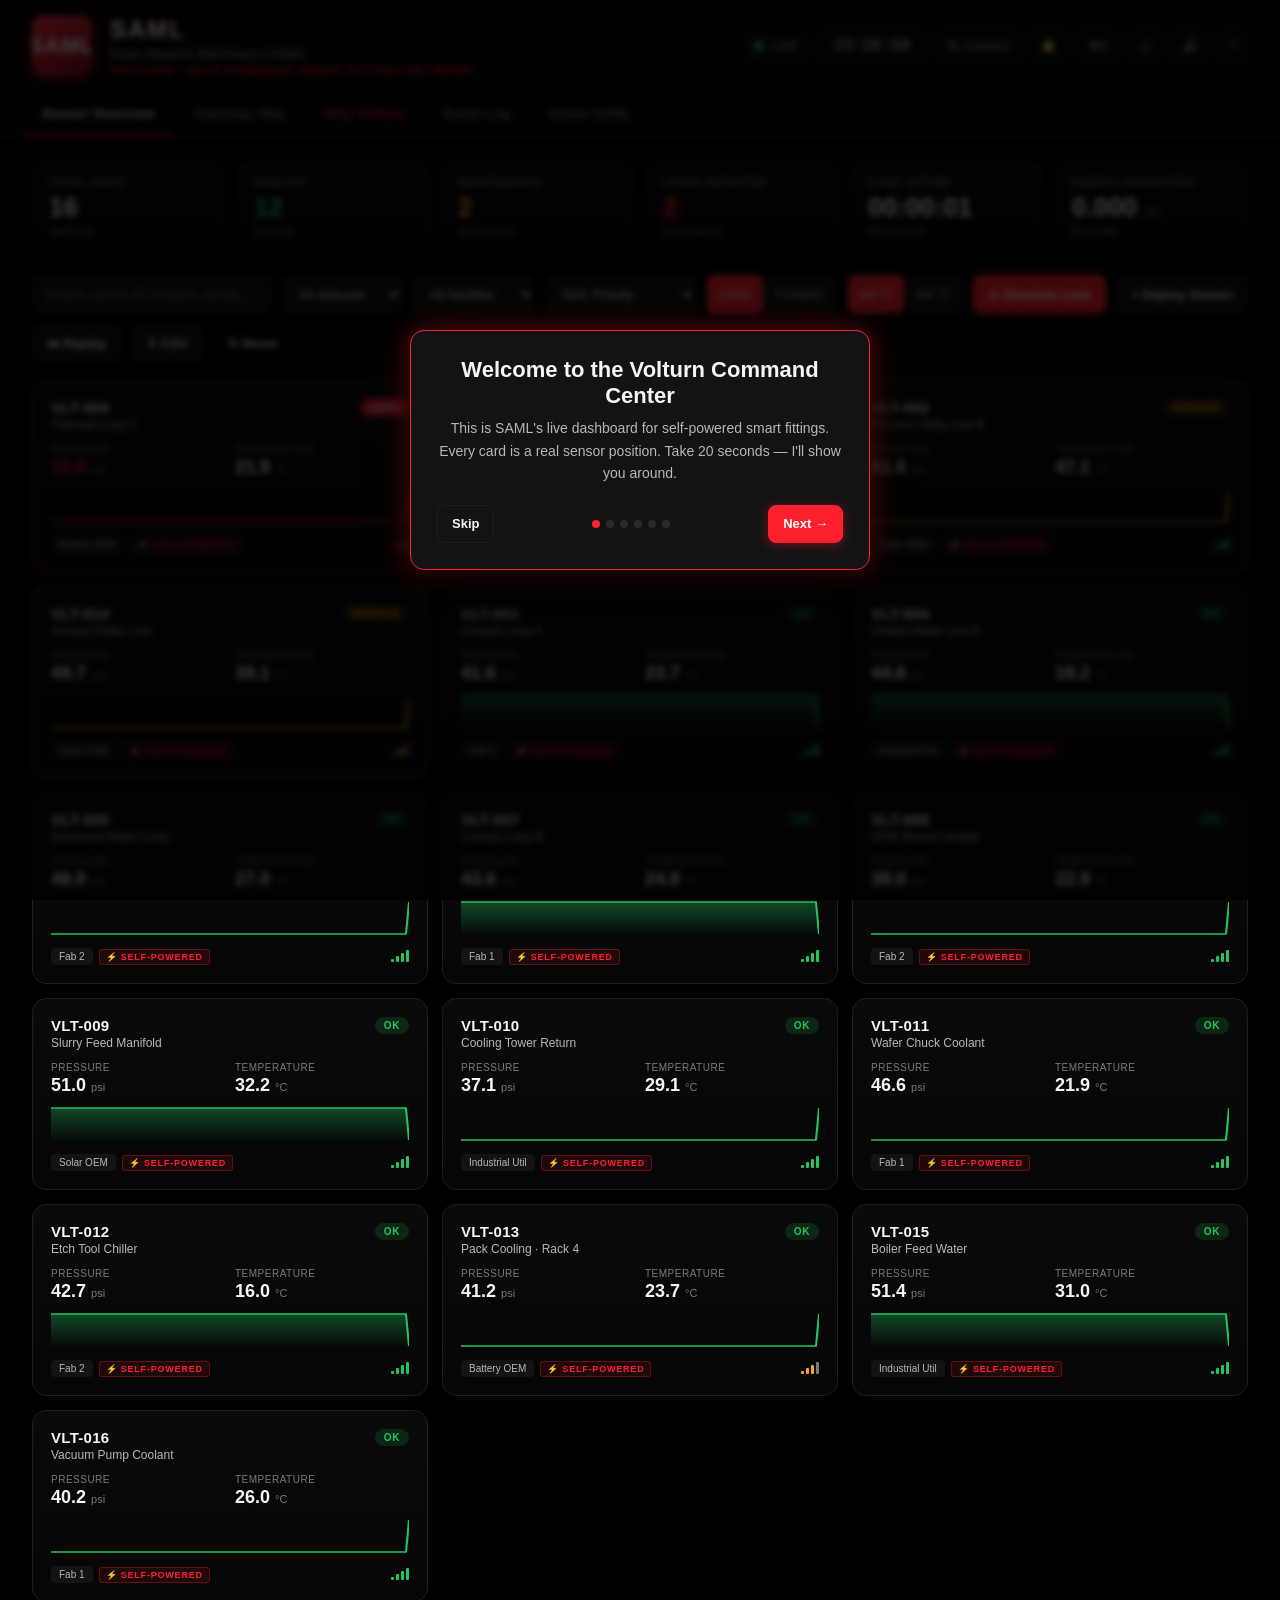
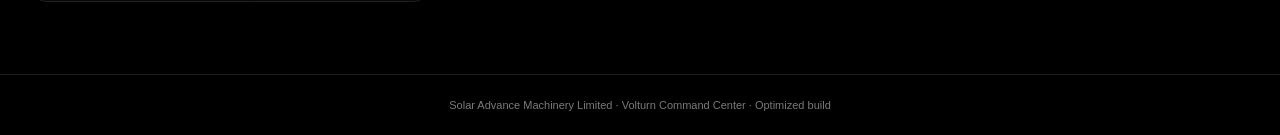
==== index.html @ 7bd1b5b6 "Replace Auto-Demo with Deploy Sensor wizard Auto-Demo scripted six canned events. Deploy Sensor is c" ====
<!DOCTYPE html>
<html lang="en">
<head>
<meta charset="UTF-8" />
<meta name="viewport" content="width=device-width, initial-scale=1.0, viewport-fit=cover" />
<meta name="theme-color" content="#000000" />
<meta name="apple-mobile-web-app-capable" content="yes" />
<meta name="apple-mobile-web-app-status-bar-style" content="black-translucent" />
<meta name="apple-mobile-web-app-title" content="Volturn" />
<title>SAML — Volturn Command Center</title>
<link rel="manifest" href='data:application/manifest+json;charset=utf-8,{"name":"SAML Volturn Command Center","short_name":"Volturn","start_url":".","display":"standalone","background_color":"%23000000","theme_color":"%23ff1f2d","icons":[{"src":"data:image/svg+xml;utf8,<svg xmlns=%22http://www.w3.org/2000/svg%22 viewBox=%220 0 192 192%22><rect width=%22192%22 height=%22192%22 rx=%2232%22 fill=%22%23ff1f2d%22/><text x=%2296%22 y=%22120%22 font-family=%22Arial,sans-serif%22 font-weight=%22900%22 font-size=%2260%22 fill=%22white%22 text-anchor=%22middle%22>SAML</text></svg>","sizes":"192x192","type":"image/svg+xml"}]}' />
<style>
  :root {
    --bg: #000;
    --panel: #0a0a0a;
    --panel-2: #131313;
    --panel-3: #1a1a1a;
    --border: #1f1f1f;
    --border-2: #2a2a2a;
    --text: #f5f5f5;
    --text-dim: #b8b8b8;
    --muted: #7a7a7a;
    --ok: #22c55e;
    --warn: #f5a524;
    --danger: #ff1f2d;
    --danger-2: #ff4d5a;
    --danger-glow: rgba(255, 31, 45, 0.45);
    --accent: #ff1f2d;
  }
  * { box-sizing: border-box; -webkit-tap-highlight-color: transparent; }
  html, body {
    margin: 0; padding: 0;
    background: var(--bg); color: var(--text);
    font-family: -apple-system, "SF Pro Display", "Segoe UI Variable", "Segoe UI", Helvetica, Arial, sans-serif;
    min-height: 100vh;
    -webkit-font-smoothing: antialiased;
    text-rendering: optimizeLegibility;
    overflow-x: hidden;
    position: relative;
  }
  /* Ambient grid — cheap, GPU-only */
  body::before {
    content: ""; position: fixed; inset: 0;
    background-image:
      linear-gradient(rgba(255,31,45,0.03) 1px, transparent 1px),
      linear-gradient(90deg, rgba(255,31,45,0.03) 1px, transparent 1px);
    background-size: 48px 48px;
    pointer-events: none; z-index: 0;
    mask-image: radial-gradient(ellipse at 50% 0%, black 30%, transparent 80%);
    -webkit-mask-image: radial-gradient(ellipse at 50% 0%, black 30%, transparent 80%);
  }
  body.kiosk .app-bar { display: none; }
  body.kiosk main { padding-top: 12px; }

  button { font-family: inherit; }
  input, select, button {
    font-family: inherit; background: var(--panel-2); color: var(--text);
    border: 1px solid var(--border); border-radius: 8px; padding: 8px 12px; font-size: 13px;
    min-height: 38px;
  }
  input:focus, select:focus, button:focus-visible { outline: none; border-color: var(--danger); box-shadow: 0 0 0 2px rgba(255,31,45,0.2); }

  /* ===== SAML HERO ===== */
  .app-bar {
    background: linear-gradient(180deg, #0f0000 0%, #050505 100%);
    border-bottom: 1px solid var(--border);
    position: sticky; top: 0; z-index: 30;
    contain: layout style;
    backdrop-filter: blur(10px);
  }
  .brand-strip {
    display: flex; align-items: center; justify-content: space-between;
    padding: 16px 32px; gap: 20px; flex-wrap: wrap;
  }
  .brand-hero { display: flex; align-items: center; gap: 18px; }
  .brand-logo {
    width: 60px; height: 60px; border-radius: 12px;
    background: linear-gradient(135deg, #ff1f2d 0%, #7a0e15 100%);
    display: flex; align-items: center; justify-content: center;
    font-weight: 900; font-size: 22px; color: #fff; letter-spacing: 1px;
    box-shadow: 0 4px 16px rgba(255,31,45,0.35), inset 0 1px 0 rgba(255,255,255,0.15);
    position: relative; overflow: hidden;
  }
  .brand-logo::before {
    content: ""; position: absolute; inset: 0;
    background: linear-gradient(180deg, rgba(255,255,255,0.1), transparent 40%);
  }
  .brand-name-hero {
    font-size: 24px; font-weight: 800; letter-spacing: 2px;
    background: linear-gradient(90deg, #fff 0%, #ff8a8a 100%);
    -webkit-background-clip: text; background-clip: text;
    -webkit-text-fill-color: transparent;
  }
  .brand-full { color: var(--text-dim); font-size: 12px; margin-top: 3px; letter-spacing: 0.5px; }
  .brand-product { color: var(--danger); font-size: 11px; font-weight: 700; letter-spacing: 1.5px; text-transform: uppercase; margin-top: 3px; }

  .app-status { display: flex; align-items: center; gap: 10px; font-size: 12px; flex-wrap: wrap; }
  .clock {
    font-family: "SF Mono", "JetBrains Mono", Menlo, monospace;
    font-size: 16px; color: var(--text); font-weight: 500;
    padding: 8px 14px; border: 1px solid var(--border); border-radius: 8px;
    background: var(--panel); font-variant-numeric: tabular-nums;
  }
  .conn-pill { display: flex; align-items: center; gap: 8px; color: var(--text-dim); padding: 6px 10px; border-radius: 6px; background: var(--panel); border: 1px solid var(--border); }
  .conn-dot {
    width: 8px; height: 8px; border-radius: 50%;
    background: var(--ok); box-shadow: 0 0 8px var(--ok);
    animation: breathe 2s ease-in-out infinite;
  }
  @keyframes breathe { 0%,100% { opacity: 0.4; } 50% { opacity: 1; } }

  .top-btn {
    background: var(--panel); color: var(--text-dim);
    border: 1px solid var(--border); padding: 6px 10px; border-radius: 6px;
    cursor: pointer; font-size: 12px; min-height: 32px;
    display: inline-flex; align-items: center; gap: 6px;
  }
  .top-btn:hover { color: var(--text); border-color: var(--border-2); }
  .top-btn.on { color: var(--danger); border-color: var(--danger); }

  /* ===== Tabs ===== */
  .tabs {
    display: flex; gap: 2px; padding: 0 24px;
    background: #050505; border-bottom: 1px solid var(--border);
    overflow-x: auto; scrollbar-width: none;
  }
  .tabs::-webkit-scrollbar { display: none; }
  .tab {
    background: transparent; color: var(--muted);
    border: none; padding: 12px 18px; font-size: 13px; font-weight: 600;
    cursor: pointer; letter-spacing: 0.5px; white-space: nowrap;
    border-bottom: 2px solid transparent; min-height: 44px;
    transition: color 0.15s, border-color 0.15s;
    border-radius: 0;
  }
  .tab:hover { color: var(--text-dim); }
  .tab.active { color: var(--text); border-bottom-color: var(--danger); }

  main { padding: 24px 32px 40px; max-width: 1500px; margin: 0 auto; position: relative; z-index: 1; }

  /* ===== KPI row ===== */
  .kpis {
    display: grid; grid-template-columns: repeat(6, minmax(0, 1fr));
    gap: 12px; margin-bottom: 22px;
  }
  @media (max-width: 1100px) { .kpis { grid-template-columns: repeat(3, 1fr); } }
  @media (max-width: 640px)  { .kpis { grid-template-columns: repeat(2, 1fr); } }
  .kpi {
    background: linear-gradient(180deg, var(--panel) 0%, #060606 100%);
    border: 1px solid var(--border);
    border-radius: 12px; padding: 14px 16px; contain: layout style paint;
    position: relative; overflow: hidden;
  }
  .kpi::before {
    content: ""; position: absolute; inset: 0;
    background: linear-gradient(180deg, rgba(255,255,255,0.02), transparent 40%);
    pointer-events: none;
  }
  .kpi label {
    display: block; font-size: 10px; color: var(--muted);
    text-transform: uppercase; letter-spacing: 1px; font-weight: 600;
  }
  .kpi span.val { font-size: 26px; font-weight: 700; display: block; margin-top: 4px; font-variant-numeric: tabular-nums; }
  .kpi.ok    span.val { color: var(--ok); }
  .kpi.warn  span.val { color: var(--warn); }
  .kpi.danger span.val { color: var(--danger); text-shadow: 0 0 12px var(--danger-glow); }
  .kpi small { display: block; font-size: 11px; color: var(--muted); margin-top: 2px; }

  /* ===== Controls ===== */
  .controls {
    display: flex; gap: 10px; margin-bottom: 18px; flex-wrap: wrap; align-items: center;
  }
  .controls input { flex: 1; min-width: 220px; }
  .btn {
    background: var(--panel-2); color: var(--text);
    border: 1px solid var(--border); border-radius: 8px;
    padding: 8px 14px; font-size: 13px; font-weight: 600;
    cursor: pointer; transition: border-color 0.15s, background 0.15s;
    display: inline-flex; align-items: center; gap: 6px; min-height: 38px;
  }
  .btn:hover { border-color: var(--border-2); background: var(--panel-3); }
  .btn.primary { background: var(--danger); border-color: var(--danger); color: #fff; box-shadow: 0 2px 12px rgba(255,31,45,0.35); }
  .btn.primary:hover { background: var(--danger-2); }
  .btn.ghost { background: transparent; }
  .btn.playing { background: var(--ok); border-color: var(--ok); color: #000; }
  .btn-group { display: inline-flex; border: 1px solid var(--border); border-radius: 8px; overflow: hidden; }
  .btn-group button {
    background: var(--panel-2); border: none; border-right: 1px solid var(--border);
    padding: 8px 12px; color: var(--text-dim); font-size: 12px; cursor: pointer; min-height: 38px;
  }
  .btn-group button:last-child { border-right: none; }
  .btn-group button.on { background: var(--danger); color: #fff; }

  /* ===== Replay bar ===== */
  .replay {
    display: flex; align-items: center; gap: 12px;
    background: var(--panel); border: 1px solid var(--border);
    border-radius: 10px; padding: 10px 14px; margin-bottom: 14px;
  }
  .replay.hidden { display: none; }
  .replay button { min-height: 32px; padding: 4px 10px; font-size: 12px; }
  .replay input[type=range] { flex: 1; accent-color: var(--danger); min-height: 32px; }
  .replay-info { font-family: monospace; font-size: 12px; color: var(--text-dim); min-width: 130px; text-align: right; }

  /* ===== Grid & Cards ===== */
  .grid {
    display: grid; grid-template-columns: repeat(auto-fill, minmax(320px, 1fr));
    gap: 14px;
  }
  .grid.compact { grid-template-columns: 1fr; gap: 6px; }
  .card {
    position: relative; background: linear-gradient(180deg, var(--panel) 0%, #060606 100%); border: 1px solid var(--border);
    border-radius: 14px; padding: 18px; cursor: pointer;
    transition: transform 0.2s ease, border-color 0.2s ease;
    contain: layout style paint;
  }
  .card:hover { transform: translateY(-2px); border-color: var(--border-2); }
  .card:active { transform: translateY(0); }
  .card.danger { border-color: var(--danger); }
  .card.danger::after {
    content: ""; position: absolute; inset: -1px; border-radius: 14px;
    box-shadow: 0 0 24px var(--danger-glow), inset 0 0 0 1px var(--danger); pointer-events: none;
    animation: pulse 2s ease-in-out infinite; will-change: opacity;
  }
  .card.warn { border-color: rgba(245,165,36,0.5); }
  @keyframes pulse { 0%,100% { opacity: 0.4; } 50% { opacity: 1; } }
  @media (prefers-reduced-motion: reduce) {
    .card.danger::after { animation: none; opacity: 0.7; }
    .card, .btn, .tab { transition: none; }
    .conn-dot { animation: none; }
  }

  .card-hd { display: flex; justify-content: space-between; align-items: flex-start; margin-bottom: 8px; gap: 10px; }
  .card-title { font-weight: 700; font-size: 15px; letter-spacing: 0.3px; }
  .card-loc { color: var(--text-dim); font-size: 12px; margin-top: 2px; }
  .badge {
    padding: 3px 9px; border-radius: 999px;
    font-size: 10px; font-weight: 700; text-transform: uppercase; letter-spacing: 0.6px;
    white-space: nowrap;
  }
  .badge.ok     { background: rgba(34,197,94,0.15);  color: var(--ok); }
  .badge.warn   { background: rgba(245,165,36,0.15); color: var(--warn); }
  .badge.danger { background: var(--danger); color: #fff; box-shadow: 0 0 8px var(--danger-glow); }

  .card-metrics { display: grid; grid-template-columns: 1fr 1fr; gap: 10px; margin-top: 12px; }
  .mlabel { font-size: 10px; color: var(--muted); text-transform: uppercase; letter-spacing: 0.5px; }
  .mval { font-size: 18px; font-weight: 600; margin-top: 2px; font-variant-numeric: tabular-nums; }
  .mval.danger { color: var(--danger); }
  .mval.warn   { color: var(--warn); }
  .munit { color: var(--muted); font-size: 11px; font-weight: 400; }
  .trend { display: inline-block; margin-left: 4px; font-size: 10px; vertical-align: middle; }
  .trend.up   { color: var(--warn); }
  .trend.down { color: var(--ok); }

  .spark { width: 100%; height: 36px; margin-top: 10px; display: block; }

  .card-foot { display: flex; justify-content: space-between; align-items: center; margin-top: 10px; }
  .facility-tag {
    display: inline-block; font-size: 10px; color: var(--text-dim);
    background: var(--panel-2); padding: 3px 8px; border-radius: 4px;
  }
  .rssi { display: inline-flex; align-items: flex-end; gap: 2px; height: 12px; }
  .rssi span { width: 3px; background: var(--muted); border-radius: 1px; }
  .rssi span:nth-child(1) { height: 3px; }
  .rssi span:nth-child(2) { height: 6px; }
  .rssi span:nth-child(3) { height: 9px; }
  .rssi span:nth-child(4) { height: 12px; }
  .rssi.strong span { background: var(--ok); }
  .rssi.medium span:nth-child(-n+3) { background: var(--warn); }
  .rssi.weak span:nth-child(-n+2) { background: var(--danger); }
  .rssi.dead span { background: var(--muted); opacity: 0.3; }

  /* Compact list row */
  .card.row { padding: 10px 16px; border-radius: 10px; }
  .card.row .card-hd { margin-bottom: 0; align-items: center; }
  .card.row .spark, .card.row .card-metrics, .card.row .card-foot { display: none; }
  .card.row::after { border-radius: 10px; }
  .card.row .row-inline {
    display: flex; align-items: center; gap: 18px; font-size: 12px; color: var(--text-dim); font-variant-numeric: tabular-nums;
  }

  /* ===== Detail ===== */
  .hidden { display: none !important; }
  .back-btn {
    background: transparent; color: var(--text-dim); border: 1px solid var(--border);
    padding: 8px 14px; border-radius: 8px; cursor: pointer; font-size: 13px; margin-bottom: 20px;
  }
  .back-btn:hover { color: var(--text); border-color: var(--border-2); }

  .detail-hd { display: flex; justify-content: space-between; align-items: flex-start; gap: 16px; margin-bottom: 20px; flex-wrap: wrap; }
  .detail-title { font-size: 28px; margin: 0; letter-spacing: -0.5px; }
  .detail-sub { color: var(--text-dim); margin-top: 4px; font-size: 13px; }

  .status-banner {
    position: relative; padding: 18px 22px; border-radius: 12px; margin-bottom: 22px;
    display: flex; align-items: center; gap: 16px; contain: layout style paint;
  }
  .status-banner.ok     { background: rgba(34,197,94,0.08);  border: 1px solid rgba(34,197,94,0.3); }
  .status-banner.warn   { background: rgba(245,165,36,0.08); border: 1px solid rgba(245,165,36,0.3); }
  .status-banner.danger { background: rgba(255,31,45,0.12);  border: 1px solid var(--danger); }
  .status-banner.danger::after {
    content: ""; position: absolute; inset: -1px; border-radius: 12px;
    box-shadow: 0 0 28px var(--danger-glow); pointer-events: none;
    animation: pulse 2s ease-in-out infinite; will-change: opacity;
  }
  .status-icon {
    width: 46px; height: 46px; border-radius: 50%;
    display: flex; align-items: center; justify-content: center;
    font-size: 20px; font-weight: 800; flex-shrink: 0;
  }
  .status-icon.ok { background: var(--ok); color: #000; }
  .status-icon.warn { background: var(--warn); color: #000; }
  .status-icon.danger { background: var(--danger); color: #fff; }
  .status-txt-main { font-size: 17px; font-weight: 700; }
  .status-txt-sub  { color: var(--text-dim); font-size: 13px; margin-top: 2px; }
  .banner-actions { margin-left: auto; display: flex; gap: 8px; flex-wrap: wrap; }

  .detail-grid { display: grid; grid-template-columns: 2fr 1fr; gap: 20px; }
  @media (max-width: 960px) { .detail-grid { grid-template-columns: 1fr; } }
  .panel {
    background: linear-gradient(180deg, var(--panel) 0%, #060606 100%);
    border: 1px solid var(--border);
    border-radius: 14px; padding: 20px; contain: layout style;
  }
  .panel h3 {
    margin: 0 0 14px 0; font-size: 12px; text-transform: uppercase;
    letter-spacing: 0.8px; color: var(--muted); font-weight: 700;
  }
  .metric-grid { display: grid; grid-template-columns: repeat(2, 1fr); gap: 18px; }
  .bigm-label { font-size: 11px; color: var(--muted); text-transform: uppercase; letter-spacing: 0.6px; }
  .bigm-val   { font-size: 32px; font-weight: 700; margin-top: 4px; font-variant-numeric: tabular-nums; }
  .bigm-val.danger { color: var(--danger); }
  .bigm-val.warn   { color: var(--warn); }
  .bigm-unit  { color: var(--muted); font-size: 15px; font-weight: 400; margin-left: 4px; }
  .bigm-range { font-size: 11px; color: var(--muted); margin-top: 4px; }

  .gauge-fit-wrap { display: grid; grid-template-columns: 160px 1fr; gap: 20px; margin-top: 16px; padding-top: 16px; border-top: 1px solid var(--border); align-items: center; }
  .gauge { width: 160px; height: 100px; flex-shrink: 0; }
  .fitting-viz { width: 100%; max-height: 220px; }

  .detail-chart-canvas { width: 100%; height: 220px; margin-top: 14px; display: block; background: #030303; border-radius: 8px; border: 1px solid var(--border); }

  .maintenance-list { list-style: none; padding: 0; margin: 0; }
  .maintenance-list li {
    padding: 10px 0; border-bottom: 1px solid var(--border);
    display: flex; justify-content: space-between; gap: 12px; font-size: 13px;
  }
  .maintenance-list li:last-child { border-bottom: none; }
  .mnt-label { color: var(--muted); }
  .mnt-val.warn   { color: var(--warn); font-weight: 600; }
  .mnt-val.danger { color: var(--danger); font-weight: 600; }

  .event-timeline { list-style: none; padding: 0; margin: 0; max-height: 280px; overflow-y: auto; }
  .event-timeline li {
    padding: 8px 0; border-bottom: 1px solid var(--border);
    font-size: 12px; display: grid; grid-template-columns: 80px 12px 1fr; gap: 8px; align-items: start;
  }
  .event-timeline li:last-child { border-bottom: none; }
  .ev-time { color: var(--muted); font-family: monospace; }
  .ev-marker { width: 8px; height: 8px; border-radius: 50%; margin-top: 4px; background: var(--muted); }
  .ev-marker.danger { background: var(--danger); box-shadow: 0 0 6px var(--danger); }
  .ev-marker.warn { background: var(--warn); }
  .ev-marker.ok { background: var(--ok); }

  /* ===== Event log ===== */
  .event-log {
    background: var(--panel); border: 1px solid var(--border);
    border-radius: 14px; padding: 22px;
  }
  .event-log h2 { margin-top: 0; font-size: 20px; }
  .ev-list-full { max-height: 70vh; overflow-y: auto; }

  /* ===== Topology ===== */
  .topology-wrap {
    background: linear-gradient(180deg, #050505 0%, #000 100%);
    border: 1px solid var(--border);
    border-radius: 14px; padding: 20px;
  }
  .topology-svg { width: 100%; height: auto; display: block; max-width: 100%; }
  .topo-legend { display: flex; gap: 16px; margin-top: 12px; flex-wrap: wrap; font-size: 12px; color: var(--text-dim); }
  .topo-legend span { display: inline-flex; align-items: center; gap: 6px; }
  .topo-legend i { width: 10px; height: 10px; border-radius: 50%; display: inline-block; }

  /* ===== About ===== */
  .about-hero {
    background:
      radial-gradient(ellipse at 20% 30%, rgba(255,31,45,0.2), transparent 60%),
      linear-gradient(135deg, #0a0000, #050505);
    border: 1px solid var(--border); border-radius: 16px;
    padding: 48px 40px; text-align: center; margin-bottom: 22px;
  }
  .about-hero h1 {
    font-size: 38px; margin: 0 0 8px; letter-spacing: -0.5px;
    background: linear-gradient(90deg, #fff, #ff8a8a);
    -webkit-background-clip: text; background-clip: text;
    -webkit-text-fill-color: transparent;
  }
  .about-hero p { color: var(--text-dim); margin: 0; font-size: 14px; }
  .about-grid { display: grid; grid-template-columns: repeat(auto-fit, minmax(280px, 1fr)); gap: 16px; }
  .about-panel { background: var(--panel); border: 1px solid var(--border); border-radius: 14px; padding: 22px; }
  .about-panel h3 { color: var(--danger); font-size: 12px; letter-spacing: 1px; margin: 0 0 10px; text-transform: uppercase; }
  .about-panel p { line-height: 1.6; font-size: 14px; margin: 0; color: var(--text-dim); }

  /* ===== Why Volturn ===== */
  .why-hero {
    position: relative;
    background:
      radial-gradient(ellipse at 30% 20%, rgba(255,31,45,0.28), transparent 55%),
      radial-gradient(ellipse at 80% 80%, rgba(34,197,94,0.15), transparent 50%),
      linear-gradient(135deg, #0a0000, #050505);
    border: 1px solid var(--danger);
    border-radius: 16px;
    padding: 52px 40px; text-align: center; margin-bottom: 24px;
    overflow: hidden;
  }
  .why-badge {
    display: inline-block; padding: 6px 14px;
    background: var(--danger); color: #fff;
    font-size: 11px; font-weight: 800; letter-spacing: 2px;
    border-radius: 4px; margin-bottom: 20px;
    box-shadow: 0 0 24px var(--danger-glow);
  }
  .why-hero h1 {
    font-size: 40px; margin: 0 0 14px; letter-spacing: -0.5px; line-height: 1.15;
  }
  .why-hero h1 em {
    font-style: normal; color: var(--danger);
    text-shadow: 0 0 24px var(--danger-glow);
  }
  .why-hero p {
    color: var(--text-dim); font-size: 15px;
    max-width: 640px; margin: 0 auto; line-height: 1.6;
  }
  .why-diagram-wrap {
    background: var(--panel); border: 1px solid var(--border);
    border-radius: 14px; padding: 24px; margin-bottom: 24px;
  }
  .why-diagram-wrap h3 {
    margin: 0 0 8px; font-size: 12px; color: var(--muted);
    text-transform: uppercase; letter-spacing: 1px; font-weight: 700;
  }
  .why-diagram-wrap p { color: var(--text-dim); font-size: 13px; margin: 0 0 16px; }
  .why-diagram { width: 100%; height: auto; display: block; max-width: 100%; }
  .why-stats {
    display: grid; grid-template-columns: repeat(4, 1fr);
    gap: 14px; margin-bottom: 24px;
  }
  @media (max-width: 820px) { .why-stats { grid-template-columns: repeat(2, 1fr); } }
  .why-stat {
    background: linear-gradient(180deg, var(--panel), #060606);
    border: 1px solid var(--border); border-radius: 14px;
    padding: 26px 20px; text-align: center; position: relative; overflow: hidden;
  }
  .why-stat::before {
    content: ""; position: absolute; inset: 0;
    background: linear-gradient(180deg, rgba(34,197,94,0.06), transparent 40%);
    pointer-events: none;
  }
  .why-stat.live::before { background: linear-gradient(180deg, rgba(255,31,45,0.06), transparent 40%); }
  .why-stat .big {
    font-size: 56px; font-weight: 800; line-height: 1;
    color: var(--ok); text-shadow: 0 0 28px rgba(34,197,94,0.45);
    font-variant-numeric: tabular-nums;
  }
  .why-stat.live .big { color: var(--danger); text-shadow: 0 0 28px var(--danger-glow); }
  .why-stat .label { color: var(--text); font-size: 13px; margin-top: 10px; font-weight: 600; }
  .why-stat .sub { color: var(--muted); font-size: 11px; margin-top: 4px; line-height: 1.5; }
  .why-compare {
    background: var(--panel); border: 1px solid var(--border);
    border-radius: 14px; padding: 24px; overflow-x: auto;
  }
  .why-compare h3 {
    margin: 0 0 16px; font-size: 12px; color: var(--muted);
    text-transform: uppercase; letter-spacing: 1px; font-weight: 700;
  }
  .why-compare table {
    width: 100%; border-collapse: collapse; font-size: 13px; min-width: 640px;
  }
  .why-compare th, .why-compare td {
    padding: 12px 14px; text-align: left; border-bottom: 1px solid var(--border);
  }
  .why-compare th {
    color: var(--muted); font-weight: 700;
    text-transform: uppercase; letter-spacing: 0.5px; font-size: 11px;
  }
  .why-compare th.vol {
    color: var(--danger); background: rgba(255,31,45,0.08);
    border-radius: 6px 6px 0 0;
  }
  .why-compare td.vol {
    background: rgba(255,31,45,0.05); color: var(--text); font-weight: 600;
  }
  .why-compare td.warn-cell { color: var(--warn); }
  .why-compare td.cross { color: var(--danger); }

  /* Small "self-powered" chip on every card */
  .self-chip {
    display: inline-flex; align-items: center; gap: 3px;
    font-size: 9px; font-weight: 700; letter-spacing: 0.8px;
    color: var(--danger); background: rgba(255,31,45,0.1);
    padding: 2px 6px; border-radius: 3px; margin-left: 6px;
    border: 1px solid rgba(255,31,45,0.3);
  }

  /* ===== Deploy wizard ===== */
  .deploy-backdrop {
    position: fixed; inset: 0; background: rgba(0,0,0,0.75);
    backdrop-filter: blur(6px); z-index: 250;
    display: flex; justify-content: center; align-items: center; padding: 20px;
  }
  .deploy-modal {
    width: 100%; max-width: 460px;
    background: linear-gradient(180deg, var(--panel-2) 0%, #060606 100%);
    border: 1px solid var(--danger); border-radius: 16px;
    box-shadow: 0 24px 64px rgba(0,0,0,0.7), 0 0 40px var(--danger-glow);
    overflow: hidden;
  }
  .deploy-hd {
    padding: 20px 24px 6px; border-bottom: 1px solid var(--border);
    display: flex; justify-content: space-between; align-items: center;
  }
  .deploy-hd h2 { margin: 0; font-size: 18px; }
  .deploy-hd small { color: var(--muted); font-size: 12px; display: block; margin-top: 4px; }
  .deploy-close {
    background: transparent; border: none; color: var(--muted);
    font-size: 20px; cursor: pointer; min-height: auto; padding: 4px 8px;
  }
  .deploy-body { padding: 20px 24px; }
  .deploy-field { margin-bottom: 14px; }
  .deploy-field label {
    display: block; font-size: 11px; color: var(--muted);
    text-transform: uppercase; letter-spacing: 0.6px; margin-bottom: 6px; font-weight: 600;
  }
  .deploy-field input, .deploy-field select { width: 100%; }
  .deploy-actions { display: flex; gap: 10px; padding: 12px 24px 20px; }
  .deploy-actions .btn { flex: 1; justify-content: center; }
  .install-log {
    background: #030303; border: 1px solid var(--border); border-radius: 8px;
    padding: 14px; margin: 8px 24px 20px; font-family: monospace; font-size: 12px;
    min-height: 120px; color: var(--ok);
  }
  .install-log .line {
    opacity: 0; animation: fadeIn 0.3s forwards;
    display: flex; gap: 8px;
  }
  .install-log .line.err  { color: var(--warn); }
  .install-log .line.done { color: var(--danger); font-weight: 700; }
  @keyframes fadeIn { to { opacity: 1; } }

  /* ===== Toast ===== */
  #toast-stack {
    position: fixed; bottom: 24px; right: 24px; z-index: 100;
    display: flex; flex-direction: column; gap: 10px; pointer-events: none;
    max-width: calc(100vw - 48px);
  }
  .toast {
    background: rgba(20,20,20,0.95); backdrop-filter: blur(20px);
    border: 1px solid var(--danger);
    border-left: 4px solid var(--danger); border-radius: 10px;
    padding: 14px 18px; min-width: 280px; max-width: 400px;
    box-shadow: 0 12px 32px rgba(0,0,0,0.7), 0 0 24px var(--danger-glow);
    animation: slideIn 0.3s cubic-bezier(0.16, 1, 0.3, 1);
    pointer-events: auto;
  }
  .toast.ok   { border-color: var(--ok);   border-left-color: var(--ok);   box-shadow: 0 12px 32px rgba(0,0,0,0.7); }
  .toast.warn { border-color: var(--warn); border-left-color: var(--warn); box-shadow: 0 12px 32px rgba(0,0,0,0.7); }
  .toast-t { font-weight: 700; font-size: 13px; margin-bottom: 4px; }
  .toast-b { font-size: 12px; color: var(--text-dim); }
  @keyframes slideIn {
    from { transform: translateX(20px); opacity: 0; }
    to   { transform: translateX(0);    opacity: 1; }
  }

  /* ===== Command palette ===== */
  .cmd-backdrop {
    position: fixed; inset: 0; background: rgba(0,0,0,0.7);
    backdrop-filter: blur(6px); z-index: 200;
    display: flex; justify-content: center; align-items: flex-start; padding-top: 15vh;
  }
  .cmd-modal {
    width: 90%; max-width: 560px;
    background: var(--panel-2); border: 1px solid var(--border-2);
    border-radius: 14px; box-shadow: 0 24px 64px rgba(0,0,0,0.6);
    overflow: hidden;
  }
  .cmd-input {
    width: 100%; padding: 16px 20px; font-size: 16px;
    background: transparent; border: none; border-bottom: 1px solid var(--border);
    color: var(--text); outline: none; border-radius: 0; min-height: 56px;
  }
  .cmd-results { max-height: 340px; overflow-y: auto; padding: 6px; }
  .cmd-item {
    display: flex; justify-content: space-between; align-items: center;
    padding: 10px 14px; border-radius: 8px; cursor: pointer;
    font-size: 13px; color: var(--text-dim);
  }
  .cmd-item.active { background: var(--panel-3); color: var(--text); }
  .cmd-item small { color: var(--muted); font-size: 11px; }

  /* ===== Onboarding tour ===== */
  .tour-backdrop {
    position: fixed; inset: 0; z-index: 300;
    background: rgba(0,0,0,0.75); backdrop-filter: blur(3px);
    display: flex; align-items: center; justify-content: center;
  }
  .tour-card {
    background: var(--panel-2); border: 1px solid var(--danger);
    border-radius: 14px; padding: 26px; max-width: 460px;
    box-shadow: 0 20px 60px rgba(0,0,0,0.8), 0 0 30px var(--danger-glow);
    text-align: center;
  }
  .tour-card h2 { margin: 0 0 8px; font-size: 22px; }
  .tour-card p { color: var(--text-dim); margin: 0 0 20px; font-size: 14px; line-height: 1.6; }
  .tour-nav { display: flex; justify-content: space-between; align-items: center; gap: 10px; }
  .tour-dots { display: flex; gap: 6px; }
  .tour-dot { width: 8px; height: 8px; border-radius: 50%; background: var(--border-2); }
  .tour-dot.on { background: var(--danger); }

  footer {
    text-align: center; color: var(--muted); font-size: 11px;
    padding: 24px; border-top: 1px solid var(--border); margin-top: 32px;
    position: relative; z-index: 1;
  }
  kbd {
    display: inline-block; padding: 2px 7px;
    background: var(--panel-2); border: 1px solid var(--border-2);
    border-radius: 4px; font-family: monospace; font-size: 11px; color: var(--text);
    box-shadow: 0 1px 0 var(--border-2);
  }

  @media (pointer: coarse) {
    .card { padding: 20px; }
    .btn, .tab, .top-btn { min-height: 44px; }
    .badge { font-size: 11px; padding: 4px 10px; }
  }
</style>
</head>
<body>

<div class="app-bar">
  <div class="brand-strip">
    <div class="brand-hero">
      <div class="brand-logo">SAML</div>
      <div>
        <div class="brand-name-hero">SAML</div>
        <div class="brand-full">Solar Advance Machinery Limited</div>
        <div class="brand-product">Volturn &middot; Self-Powered Smart Fitting Network</div>
      </div>
    </div>
    <div class="app-status">
      <span class="conn-pill"><span class="conn-dot"></span> LIVE</span>
      <span class="clock" id="clock">--:--:--</span>
      <button class="top-btn" id="btn-ble" title="Connect to a Volturn (Web Bluetooth)">&#128268; Connect</button>
      <button class="top-btn" id="btn-notify" title="Enable desktop alerts">&#128276;</button>
      <button class="top-btn" id="btn-cmd" title="Command palette (Ctrl+K)">&#8984;K</button>
      <button class="top-btn" id="btn-fullscreen" title="Fullscreen (F)">&#9713;</button>
      <button class="top-btn" id="btn-mute" title="Mute alerts (M)">&#128266;</button>
      <button class="top-btn" id="btn-help" title="Restart tour">?</button>
    </div>
  </div>
  <div class="tabs">
    <button class="tab active" data-tab="overview">Sensor Overview</button>
    <button class="tab" data-tab="topology">Topology Map</button>
    <button class="tab" data-tab="why" style="color:var(--danger)">Why Volturn</button>
    <button class="tab" data-tab="events">Event Log</button>
    <button class="tab" data-tab="about">About SAML</button>
  </div>
</div>

<main>
  <!-- OVERVIEW -->
  <section id="overview-view">
    <div class="kpis">
      <div class="kpi"><label>Total Units</label><span class="val" id="k-total">0</span><small>deployed</small></div>
      <div class="kpi ok"><label>Healthy</label><span class="val" id="k-ok">0</span><small>nominal</small></div>
      <div class="kpi warn"><label>Maintenance</label><span class="val" id="k-warn">0</span><small>service due</small></div>
      <div class="kpi danger"><label>Leaks Detected</label><span class="val" id="k-danger">0</span><small>active alerts</small></div>
      <div class="kpi"><label>Fleet Uptime</label><span class="val" id="k-uptime">--</span><small>this session</small></div>
      <div class="kpi"><label>Energy Harvested</label><span class="val" id="k-energy">0.000 <span class="munit">Wh</span></span><small>fleet total</small></div>
    </div>

    <div class="controls">
      <input id="search" placeholder="Search sensor ID, location, facility...">
      <select id="filter">
        <option value="all">All statuses</option>
        <option value="ok">Healthy only</option>
        <option value="warn">Maintenance</option>
        <option value="danger">Leaks only</option>
      </select>
      <select id="facility-filter">
        <option value="all">All facilities</option>
      </select>
      <select id="sort">
        <option value="priority">Sort: Priority</option>
        <option value="id">Sort: ID</option>
        <option value="pressure">Sort: Pressure</option>
        <option value="temp">Sort: Temperature</option>
        <option value="rssi">Sort: Signal</option>
      </select>
      <div class="btn-group" title="View mode">
        <button data-view="cards" class="on">Cards</button>
        <button data-view="compact">Compact</button>
      </div>
      <div class="btn-group" title="Units">
        <button data-unit="metric" class="on">psi·°C</button>
        <button data-unit="imperial">bar·°F</button>
      </div>
      <button class="btn primary" id="btn-simulate">&#9888; Simulate Leak</button>
      <button class="btn" id="btn-deploy">&#43; Deploy Sensor</button>
      <button class="btn" id="btn-replay">&#9198; Replay</button>
      <button class="btn" id="btn-export">&#8681; CSV</button>
      <button class="btn ghost" id="btn-reset">&#8635; Reset</button>
    </div>

    <div class="replay hidden" id="replay-bar">
      <button class="btn" id="rp-play">&#9654;</button>
      <input type="range" id="rp-slider" min="0" max="0" value="0">
      <span class="replay-info" id="rp-info">--:-- / --:--</span>
      <button class="btn ghost" id="rp-close">&times;</button>
    </div>

    <div class="grid" id="card-grid"></div>
  </section>

  <!-- TOPOLOGY -->
  <section id="topology-view" class="hidden">
    <div class="topology-wrap">
      <h2 style="margin-top:0">Fleet Topology &mdash; live facility map</h2>
      <p style="color:var(--text-dim);font-size:13px">Each dot is a Volturn unit colored by state. Click a dot to inspect. Rings show active leaks.</p>
      <svg class="topology-svg" id="topology-svg" viewBox="0 0 1000 560"></svg>
      <div class="topo-legend">
        <span><i style="background:var(--ok)"></i> Healthy</span>
        <span><i style="background:var(--warn)"></i> Maintenance</span>
        <span><i style="background:var(--danger)"></i> Leak</span>
      </div>
    </div>
  </section>

  <!-- WHY VOLTURN -->
  <section id="why-view" class="hidden">
    <div class="why-hero">
      <div class="why-badge">SELF-POWERED &middot; ZERO INFRASTRUCTURE</div>
      <h1>Every other IoT sensor needs a battery or a wire.<br><em>Volturn needs neither.</em></h1>
      <p>Volturn V1 harvests its own power from the fluid moving through the pipe. Ships as a drop-in replacement for a standard brass fitting. That's the whole product.</p>
    </div>

    <div class="why-diagram-wrap">
      <h3>How Volturn Works</h3>
      <p>Fluid pressure &rarr; piezoelectric harvester &rarr; supercap storage &rarr; BLE broadcast &rarr; your dashboard. No enclosure. No wire. No battery.</p>
      <svg class="why-diagram" viewBox="0 0 900 250" preserveAspectRatio="xMidYMid meet">
        <defs>
          <linearGradient id="wyPipeGrad" x1="0" x2="0" y1="0" y2="1">
            <stop offset="0%" stop-color="#3a3a3a"/><stop offset="100%" stop-color="#1a1a1a"/>
          </linearGradient>
          <linearGradient id="wyBrassGrad" x1="0" x2="0" y1="0" y2="1">
            <stop offset="0%" stop-color="#e8c983"/><stop offset="100%" stop-color="#8a6e3a"/>
          </linearGradient>
        </defs>
        <!-- Stage 1: Pipe with piezo -->
        <g transform="translate(30, 110)">
          <text x="100" y="-16" text-anchor="middle" fill="#f5f5f5" font-size="13" font-weight="700">1. Fluid pressure</text>
          <rect x="0" y="0" width="200" height="40" fill="url(#wyPipeGrad)" stroke="#1a1a1a"/>
          <polygon points="90,-2 110,-2 118,18 100,42 82,18" fill="url(#wyBrassGrad)" stroke="#5a4520"/>
          <circle cx="100" cy="20" r="4" fill="#4dd6ff">
            <animate attributeName="opacity" values="0.4;1;0.4" dur="1s" repeatCount="indefinite"/>
          </circle>
          <circle r="3" fill="#4dd6ff" opacity="0.8">
            <animate attributeName="cx" from="0" to="200" dur="2s" repeatCount="indefinite"/>
            <animate attributeName="cy" values="20;20" dur="2s" repeatCount="indefinite"/>
          </circle>
          <circle r="3" fill="#4dd6ff" opacity="0.6">
            <animate attributeName="cx" from="0" to="200" dur="2s" begin="0.7s" repeatCount="indefinite"/>
            <animate attributeName="cy" values="20;20" dur="2s" repeatCount="indefinite"/>
          </circle>
          <circle r="3" fill="#4dd6ff" opacity="0.6">
            <animate attributeName="cx" from="0" to="200" dur="2s" begin="1.4s" repeatCount="indefinite"/>
            <animate attributeName="cy" values="20;20" dur="2s" repeatCount="indefinite"/>
          </circle>
          <text x="100" y="66" text-anchor="middle" fill="#7a7a7a" font-size="10">Piezoelectric harvester</text>
        </g>
        <!-- Wire A -->
        <g transform="translate(230, 130)">
          <path d="M 0 0 L 80 0" stroke="#f5a524" stroke-width="2"/>
          <circle cy="0" r="2.5" fill="#f5a524">
            <animate attributeName="cx" from="0" to="80" dur="0.9s" repeatCount="indefinite"/>
          </circle>
        </g>
        <!-- Stage 2: Supercap -->
        <g transform="translate(310, 100)">
          <text x="60" y="-8" text-anchor="middle" fill="#f5f5f5" font-size="13" font-weight="700">2. Charge storage</text>
          <rect x="0" y="0" width="120" height="60" rx="6" fill="#0a0a0a" stroke="#f5a524" stroke-width="1.5"/>
          <rect x="10" y="15" width="100" height="30" rx="3" fill="#131313" stroke="#2a2a2a"/>
          <rect x="12" y="17" width="20" height="26" rx="2" fill="#f5a524">
            <animate attributeName="width" values="20;96;20" dur="4s" repeatCount="indefinite"/>
          </rect>
          <text x="60" y="82" text-anchor="middle" fill="#7a7a7a" font-size="10">Supercap · no battery</text>
        </g>
        <!-- Wire B -->
        <g transform="translate(430, 130)">
          <path d="M 0 0 L 80 0" stroke="#f5a524" stroke-width="2"/>
          <circle cy="0" r="2.5" fill="#f5a524">
            <animate attributeName="cx" from="0" to="80" dur="0.8s" repeatCount="indefinite"/>
          </circle>
        </g>
        <!-- Stage 3: BLE radio -->
        <g transform="translate(510, 100)">
          <text x="40" y="-8" text-anchor="middle" fill="#f5f5f5" font-size="13" font-weight="700">3. Broadcast</text>
          <rect x="0" y="0" width="80" height="60" rx="6" fill="#1a1a1a" stroke="#ff1f2d" stroke-width="1.5"/>
          <text x="40" y="32" text-anchor="middle" fill="#f5f5f5" font-size="11" font-weight="700">BLE 5.0</text>
          <text x="40" y="46" text-anchor="middle" fill="#7a7a7a" font-size="9">nRF radio</text>
          <text x="40" y="82" text-anchor="middle" fill="#7a7a7a" font-size="10">1 Hz advertisement</text>
        </g>
        <!-- Radio waves -->
        <g transform="translate(600, 130)">
          <path d="M 0 -10 Q 25 -22 30 0 Q 25 22 0 10" fill="none" stroke="#ff1f2d" stroke-width="1.5" opacity="0">
            <animate attributeName="opacity" values="0;1;0" dur="1.5s" repeatCount="indefinite"/>
          </path>
          <path d="M 20 -20 Q 55 -38 60 0 Q 55 38 20 20" fill="none" stroke="#ff1f2d" stroke-width="1.5" opacity="0">
            <animate attributeName="opacity" values="0;0.7;0" dur="1.5s" begin="0.35s" repeatCount="indefinite"/>
          </path>
          <path d="M 40 -30 Q 85 -52 90 0 Q 85 52 40 30" fill="none" stroke="#ff1f2d" stroke-width="1.5" opacity="0">
            <animate attributeName="opacity" values="0;0.5;0" dur="1.5s" begin="0.7s" repeatCount="indefinite"/>
          </path>
        </g>
        <!-- Stage 4: Dashboard -->
        <g transform="translate(720, 110)">
          <text x="75" y="-8" text-anchor="middle" fill="#f5f5f5" font-size="13" font-weight="700">4. Real-time</text>
          <rect x="0" y="0" width="150" height="40" rx="4" fill="#0a0a0a" stroke="#22c55e"/>
          <circle cx="18" cy="20" r="4" fill="#22c55e">
            <animate attributeName="opacity" values="0.5;1;0.5" dur="1.5s" repeatCount="indefinite"/>
          </circle>
          <text x="35" y="24" fill="#f5f5f5" font-size="11" font-weight="600">Your dashboard</text>
          <text x="75" y="60" text-anchor="middle" fill="#7a7a7a" font-size="10">This screen, live</text>
        </g>
        <!-- Callout -->
        <rect x="30" y="210" width="840" height="32" rx="6" fill="rgba(255,31,45,0.06)" stroke="rgba(255,31,45,0.3)"/>
        <text x="450" y="230" text-anchor="middle" fill="#ff8a8a" font-size="12" font-weight="700">
          No battery. No external wire. No enclosure. Ships as a drop-in brass fitting.
        </text>
      </svg>
    </div>

    <div class="why-stats">
      <div class="why-stat">
        <div class="big">0</div>
        <div class="label">Batteries in the fleet</div>
        <div class="sub">A battery-powered rival would ship 16 today, 32 next year.</div>
      </div>
      <div class="why-stat">
        <div class="big">0 m</div>
        <div class="label">External wiring installed</div>
        <div class="sub">A wired SCADA retrofit would need ~192&thinsp;m of conduit.</div>
      </div>
      <div class="why-stat">
        <div class="big">0 h</div>
        <div class="label">Line downtime to deploy</div>
        <div class="sub">Swap a fitting during a normal seal check. Done.</div>
      </div>
      <div class="why-stat live">
        <div class="big" id="wy-mw">0.0 mW</div>
        <div class="label">Fleet harvest, right now</div>
        <div class="sub">Live sum from every unit on this dashboard.</div>
      </div>
    </div>

    <div class="why-compare">
      <h3>Volturn vs the alternatives</h3>
      <table>
        <thead>
          <tr>
            <th></th>
            <th class="vol">Volturn V1</th>
            <th>Battery-powered IoT</th>
            <th>Wired IoT / SCADA</th>
          </tr>
        </thead>
        <tbody>
          <tr><td>Battery</td><td class="vol">None</td><td class="warn-cell">6&ndash;12&thinsp;mo life</td><td>None</td></tr>
          <tr><td>External wiring</td><td class="vol">None</td><td>None</td><td class="warn-cell">Full conduit retrofit</td></tr>
          <tr><td>Form factor</td><td class="vol">Drop-in brass fitting</td><td>Sensor pack + battery</td><td>Sensor + conduit + PSU</td></tr>
          <tr><td>Install time / unit</td><td class="vol">~5&thinsp;min</td><td>~15&thinsp;min</td><td class="warn-cell">Hours</td></tr>
          <tr><td>Downtime to install</td><td class="vol">None</td><td>None</td><td class="warn-cell">Line shutdown</td></tr>
          <tr><td>Recurring maintenance</td><td class="vol">None</td><td class="warn-cell">Battery swap + labor</td><td class="warn-cell">Cable, connector</td></tr>
          <tr><td>Waste stream</td><td class="vol">None</td><td class="warn-cell">Batteries, packaging</td><td>Copper, PVC</td></tr>
          <tr><td>Fits existing plumbing</td><td class="vol">Yes &mdash; NPT 1/2"</td><td class="cross">External clamp/tee</td><td class="cross">Requires modification</td></tr>
        </tbody>
      </table>
    </div>
  </section>

  <!-- EVENTS -->
  <section id="events-view" class="hidden">
    <div class="event-log">
      <h2>Fleet Event Log</h2>
      <p style="color:var(--text-dim);font-size:13px;margin-top:0">Live stream of alerts, state transitions, and service events across the Volturn network.</p>
      <ul class="event-timeline ev-list-full" id="event-list-full"></ul>
    </div>
  </section>

  <!-- ABOUT -->
  <section id="about-view" class="hidden">
    <div class="about-hero">
      <h1>Solar Advance Machinery Limited</h1>
      <p>Founded 2025 &middot; Electronics &amp; Sensor Integration Startup</p>
    </div>
    <div class="about-grid">
      <div class="about-panel">
        <h3>Mission</h3>
        <p>Bring intelligence to industrial fluid systems &mdash; bridging the gap between commodity fluid fittings and IoT-enabled monitoring systems that require no batteries or external wiring.</p>
      </div>
      <div class="about-panel">
        <h3>The Insight</h3>
        <p>Tier-1 manufacturers &mdash; semiconductor fabs, solar and battery-storage OEMs, industrial utilities &mdash; are losing visibility into their coolant loops, process utility lines, and thermal management systems.</p>
      </div>
      <div class="about-panel">
        <h3>Volturn V1</h3>
        <p>A self-powered smart brass fitting that harvests energy from fluid pressure itself and broadcasts real-time conditions over Bluetooth. No battery. No external connector. Drop-in replacement for standard fittings.</p>
      </div>
      <div class="about-panel">
        <h3>Status</h3>
        <p>Pre-prototype stage. Validating the energy harvester and wireless architecture.</p>
      </div>
      <div class="about-panel">
        <h3>Target Markets</h3>
        <p>Semiconductor fabs &middot; Solar/battery storage OEMs &middot; Industrial utilities &middot; Thermal management systems.</p>
      </div>
      <div class="about-panel">
        <h3>Keyboard Shortcuts</h3>
        <p><kbd>1</kbd>&hairsp;<kbd>2</kbd>&hairsp;<kbd>3</kbd>&hairsp;<kbd>4</kbd>&hairsp;<kbd>5</kbd> tabs &nbsp;&middot;&nbsp; <kbd>Ctrl</kbd>+<kbd>K</kbd> palette &nbsp;&middot;&nbsp; <kbd>L</kbd> leak &nbsp;&middot;&nbsp; <kbd>D</kbd> demo &nbsp;&middot;&nbsp; <kbd>R</kbd> replay &nbsp;&middot;&nbsp; <kbd>E</kbd> CSV &nbsp;&middot;&nbsp; <kbd>F</kbd> fullscreen &nbsp;&middot;&nbsp; <kbd>M</kbd> mute &nbsp;&middot;&nbsp; <kbd>Esc</kbd> back</p>
      </div>
    </div>
  </section>

  <!-- DETAIL -->
  <section id="detail-view" class="hidden">
    <button class="back-btn" type="button" id="back-btn">&larr; Back to overview</button>
    <div id="detail-content"></div>
  </section>
</main>

<footer>
  Solar Advance Machinery Limited &middot; Volturn Command Center &middot; Optimized build
</footer>

<div id="toast-stack"></div>

<script>
"use strict";

/* ============================================================
   SAML VOLTURN — COMMAND CENTER
   ============================================================ */

const HISTORY_LEN = 120;
const REPLAY_LEN  = 300;    // 5 min of fleet snapshots
const MAX_EVENTS  = 400;
const TICK_MS     = 1000;
const PREFS_KEY   = "saml_volturn_prefs_v1";

const now = () => Date.now();
const fmt = (n, d = 1) => Number(n).toFixed(d);
const pad = (n) => String(n).padStart(2, "0");
const esc = (s) => String(s).replace(/[&<>"']/g, c =>
  ({ "&":"&amp;", "<":"&lt;", ">":"&gt;", '"':"&quot;", "'":"&#39;" }[c]));
const timeStr = (t) => {
  const d = new Date(t);
  return `${pad(d.getHours())}:${pad(d.getMinutes())}:${pad(d.getSeconds())}`;
};
const clamp = (v, lo, hi) => Math.max(lo, Math.min(hi, v));
const rand  = (min, max) => min + Math.random() * (max - min);

/* Units */
let unitMode = "metric"; // 'metric' | 'imperial'
const psiToBar = (p) => p * 0.0689476;
const cToF = (c) => c * 9/5 + 32;
const pDisp = (p) => unitMode === "metric" ? fmt(p, 1) : fmt(psiToBar(p), 2);
const pUnit = () => unitMode === "metric" ? "psi" : "bar";
const tDisp = (t) => unitMode === "metric" ? fmt(t, 1) : fmt(cToF(t), 1);
const tUnit = () => unitMode === "metric" ? "°C" : "°F";

/* -------- Fleet seed -------- */
const sensorSeeds = [
  { id:"VLT-001", facility:"Fab 1",           location:"Coolant Loop A",       basePressure:42, baseTemp:24, status:"ok",     firmware:"v0.9.2", lastService:"2026-05-12", nextService:"2026-11-12", rssi:-52 },
  { id:"VLT-002", facility:"Solar OEM",       location:"Process Utility Line B",basePressure:58, baseTemp:41, status:"warn",   firmware:"v0.9.1", lastService:"2025-12-01", nextService:"2026-06-01 (OVERDUE)", rssi:-71 },
  { id:"VLT-003", facility:"Battery OEM",     location:"Thermal Loop C",       basePressure:12, baseTemp:22, status:"danger", firmware:"v0.9.2", lastService:"2026-03-18", nextService:"2026-09-18", leak:true,  rssi:-85 },
  { id:"VLT-004", facility:"Industrial Util", location:"Chilled Water Line D", basePressure:45, baseTemp:18, status:"ok",     firmware:"v0.9.2", lastService:"2026-06-02", nextService:"2026-12-02", rssi:-58 },
  { id:"VLT-005", facility:"Fab 2",           location:"Deionized Water Loop", basePressure:48, baseTemp:27, status:"ok",     firmware:"v0.9.2", lastService:"2026-05-28", nextService:"2026-11-28", rssi:-49 },
  { id:"VLT-006", facility:"Battery OEM",     location:"Pack Cooling · Rack 12",basePressure:8, baseTemp:19, status:"danger", firmware:"v0.9.1", lastService:"2026-02-14", nextService:"2026-08-14", leak:true,  rssi:-92 },
  { id:"VLT-007", facility:"Fab 1",           location:"Coolant Loop B",       basePressure:44, baseTemp:25, status:"ok",     firmware:"v0.9.2", lastService:"2026-06-10", nextService:"2026-12-10", rssi:-55 },
  { id:"VLT-008", facility:"Fab 2",           location:"UPW Return Header",    basePressure:39, baseTemp:23, status:"ok",     firmware:"v0.9.2", lastService:"2026-04-22", nextService:"2026-10-22", rssi:-63 },
  { id:"VLT-009", facility:"Solar OEM",       location:"Slurry Feed Manifold", basePressure:51, baseTemp:32, status:"ok",     firmware:"v0.9.2", lastService:"2026-06-15", nextService:"2026-12-15", rssi:-67 },
  { id:"VLT-010", facility:"Industrial Util", location:"Cooling Tower Return", basePressure:37, baseTemp:29, status:"ok",     firmware:"v0.9.1", lastService:"2026-05-05", nextService:"2026-11-05", rssi:-60 },
  { id:"VLT-011", facility:"Fab 1",           location:"Wafer Chuck Coolant",  basePressure:46, baseTemp:22, status:"ok",     firmware:"v0.9.2", lastService:"2026-06-20", nextService:"2026-12-20", rssi:-51 },
  { id:"VLT-012", facility:"Fab 2",           location:"Etch Tool Chiller",    basePressure:43, baseTemp:16, status:"ok",     firmware:"v0.9.2", lastService:"2026-06-18", nextService:"2026-12-18", rssi:-57 },
  { id:"VLT-013", facility:"Battery OEM",     location:"Pack Cooling · Rack 4",basePressure:41, baseTemp:24, status:"ok",     firmware:"v0.9.2", lastService:"2026-05-30", nextService:"2026-11-30", rssi:-73 },
  { id:"VLT-014", facility:"Solar OEM",       location:"Anneal Chiller Line",  basePressure:47, baseTemp:33, status:"warn",   firmware:"v0.9.1", lastService:"2025-11-15", nextService:"2026-05-15 (OVERDUE)", rssi:-79 },
  { id:"VLT-015", facility:"Industrial Util", location:"Boiler Feed Water",    basePressure:52, baseTemp:31, status:"ok",     firmware:"v0.9.2", lastService:"2026-06-25", nextService:"2026-12-25", rssi:-64 },
  { id:"VLT-016", facility:"Fab 1",           location:"Vacuum Pump Coolant",  basePressure:40, baseTemp:26, status:"ok",     firmware:"v0.9.2", lastService:"2026-06-08", nextService:"2026-12-08", rssi:-54 },
];

const sensors = sensorSeeds.map(seed => {
  const s = { ...seed };
  s.leak = !!seed.leak;
  s.pressureNominal = [35, 55];
  s.tempNominal = [15, 35];
  s.pressure = seed.basePressure;
  s.temperature = seed.baseTemp;
  s.harvestMw = seed.status === "danger" ? 0.4 : rand(2, 3.5);
  s.pHist = Array(HISTORY_LEN).fill(s.pressure);
  s.tHist = Array(HISTORY_LEN).fill(s.temperature);
  s.acknowledged = false;
  s.events = [{
    t: now() - 3600000,
    kind: s.status === "danger" ? "danger" : (s.status === "warn" ? "warn" : "ok"),
    msg: s.status === "danger" ? "Leak detected — pressure collapse from nominal"
         : s.status === "warn" ? "Maintenance flagged — parameters trending out of range"
         : "Unit came online, self-diagnostic OK"
  }];
  return s;
});

/* -------- Replay buffer (fleet snapshots) -------- */
const replayBuffer = [];
function snapshot() {
  return {
    t: now(),
    sensors: sensors.map(s => ({ id: s.id, p: s.pressure, temp: s.temperature, status: s.status, leak: s.leak }))
  };
}

/* -------- Global event log -------- */
const eventLog = [];
function logEvent(sensor, kind, msg) {
  const ev = { t: now(), sensorId: sensor ? sensor.id : "SYSTEM", kind, msg };
  eventLog.unshift(ev);
  if (eventLog.length > MAX_EVENTS) eventLog.length = MAX_EVENTS;
  if (sensor) {
    sensor.events.unshift({ t: ev.t, kind, msg });
    if (sensor.events.length > 50) sensor.events.length = 50;
  }
  if (currentTab === "events") renderEventLog();
}

/* -------- View state -------- */
let currentTab = "overview";
let currentDetailId = null;
let sessionStart = now();
let totalEnergyWh = 0;
let displayedEnergy = 0;
let kpiTweenTargets = { ok: 0, warn: 0, danger: 0 };
let kpiTweenShown = { ok: 0, warn: 0, danger: 0 };
let searchQuery = "";
let filterStatus = "all";
let filterFacility = "all";
let sortKey = "priority";
let viewMode = "cards";     // 'cards' | 'compact'
let muted = false;
let notifyEnabled = false;
let nextSensorNum = 17;
let replayMode = false;
let replayIndex = 0;
let replayPlaying = false;
let replayTimer = null;

/* -------- DOM refs -------- */
const $ = (id) => document.getElementById(id);
const grid = $("card-grid");
const detailContent = $("detail-content");
const toastStack = $("toast-stack");

/* -------- Populate facility filter -------- */
const facilities = [...new Set(sensors.map(s => s.facility))];
facilities.forEach(f => {
  const opt = document.createElement("option");
  opt.value = f; opt.textContent = f;
  $("facility-filter").appendChild(opt);
});

/* -------- Preferences (localStorage) -------- */
function loadPrefs() {
  try {
    const p = JSON.parse(localStorage.getItem(PREFS_KEY) || "{}");
    if (p.viewMode) viewMode = p.viewMode;
    if (p.unitMode) unitMode = p.unitMode;
    if (typeof p.muted === "boolean") muted = p.muted;
    if (p.sortKey) sortKey = p.sortKey;
  } catch (e) {}
  // apply to UI
  document.querySelectorAll("[data-view]").forEach(b => b.classList.toggle("on", b.dataset.view === viewMode));
  document.querySelectorAll("[data-unit]").forEach(b => b.classList.toggle("on", b.dataset.unit === unitMode));
  $("sort").value = sortKey;
  $("btn-mute").innerHTML = muted ? "&#128263;" : "&#128266;";
  if (muted) $("btn-mute").classList.add("on");
}
function savePrefs() {
  try {
    localStorage.setItem(PREFS_KEY, JSON.stringify({ viewMode, unitMode, muted, sortKey }));
  } catch (e) {}
}

/* -------- KPI helpers with tween -------- */
function updateKPIs() {
  let ok = 0, warn = 0, danger = 0;
  sensors.forEach(s => {
    if (s.status === "danger") danger++;
    else if (s.status === "warn") warn++;
    else ok++;
  });
  kpiTweenTargets = { ok, warn, danger, total: sensors.length };
  $("k-total").textContent = sensors.length;

  const secs = Math.floor((now() - sessionStart) / 1000);
  const h = Math.floor(secs / 3600);
  const m = Math.floor((secs % 3600) / 60);
  const s = secs % 60;
  $("k-uptime").textContent = `${pad(h)}:${pad(m)}:${pad(s)}`;
}
function kpiFrame() {
  ["ok","warn","danger"].forEach(k => {
    kpiTweenShown[k] += (kpiTweenTargets[k] - kpiTweenShown[k]) * 0.25;
    if (Math.abs(kpiTweenTargets[k] - kpiTweenShown[k]) < 0.02) kpiTweenShown[k] = kpiTweenTargets[k];
    $(`k-${k}`).textContent = Math.round(kpiTweenShown[k]);
  });
  displayedEnergy += (totalEnergyWh - displayedEnergy) * 0.15;
  $("k-energy").innerHTML = `${fmt(displayedEnergy, 3)} <span class="munit">Wh</span>`;
}

/* -------- Sparkline SVG -------- */
function sparkline(values, color, w = 260, h = 36) {
  const min = Math.min(...values);
  const max = Math.max(...values);
  const range = (max - min) || 1;
  const step = w / (values.length - 1);
  let d = "";
  for (let i = 0; i < values.length; i++) {
    const x = (i * step).toFixed(1);
    const y = (h - ((values[i] - min) / range) * (h - 4) - 2).toFixed(1);
    d += (i === 0 ? "M" : "L") + x + "," + y + " ";
  }
  const areaD = d + `L${w},${h} L0,${h} Z`;
  const gradId = `g_${color.replace(/[^a-z0-9]/gi,"")}`;
  return `<svg class="spark" viewBox="0 0 ${w} ${h}" preserveAspectRatio="none">
    <defs><linearGradient id="${gradId}" x1="0" x2="0" y1="0" y2="1">
      <stop offset="0%" stop-color="${color}" stop-opacity="0.35"/>
      <stop offset="100%" stop-color="${color}" stop-opacity="0"/>
    </linearGradient></defs>
    <path d="${areaD}" fill="url(#${gradId})"/>
    <path d="${d}" fill="none" stroke="${color}" stroke-width="1.5" stroke-linejoin="round"/>
  </svg>`;
}

/* -------- RSSI band -------- */
function rssiClass(rssi) {
  if (rssi <= -90) return "dead";
  if (rssi <= -80) return "weak";
  if (rssi <= -70) return "medium";
  return "strong";
}

/* -------- Card rendering -------- */
function passesFilter(s) {
  if (filterStatus !== "all" && s.status !== filterStatus) return false;
  if (filterFacility !== "all" && s.facility !== filterFacility) return false;
  if (searchQuery) {
    const q = searchQuery.toLowerCase();
    if (!s.id.toLowerCase().includes(q) && !s.location.toLowerCase().includes(q) && !s.facility.toLowerCase().includes(q)) return false;
  }
  return true;
}
function sortedSensors() {
  const rank = { danger: 0, warn: 1, ok: 2 };
  const list = sensors.filter(passesFilter);
  if (sortKey === "priority")  list.sort((a,b) => rank[a.status] - rank[b.status] || a.id.localeCompare(b.id));
  else if (sortKey === "id")   list.sort((a,b) => a.id.localeCompare(b.id));
  else if (sortKey === "pressure") list.sort((a,b) => b.pressure - a.pressure);
  else if (sortKey === "temp") list.sort((a,b) => b.temperature - a.temperature);
  else if (sortKey === "rssi") list.sort((a,b) => b.rssi - a.rssi);
  return list;
}
function trendArrow(hist) {
  if (hist.length < 10) return "";
  const recent = hist.slice(-5).reduce((a,b) => a+b, 0) / 5;
  const prior  = hist.slice(-10, -5).reduce((a,b) => a+b, 0) / 5;
  const d = recent - prior;
  if (Math.abs(d) < 0.2) return "";
  return d > 0 ? '<span class="trend up">&uarr;</span>' : '<span class="trend down">&darr;</span>';
}
function renderGrid() {
  grid.classList.toggle("compact", viewMode === "compact");
  const list = sortedSensors();
  if (list.length === 0) {
    grid.innerHTML = `<div style="color:var(--muted);padding:40px;text-align:center;grid-column:1/-1">No sensors match your filter.</div>`;
    return;
  }
  if (viewMode === "compact") {
    grid.innerHTML = list.map(s => {
      const badgeText = s.leak ? "LEAK" : (s.status === "warn" ? "SERVICE" : "OK");
      return `<div class="card row ${s.status === 'danger' ? 'danger' : s.status === 'warn' ? 'warn' : ''}" data-id="${esc(s.id)}">
        <div class="card-hd">
          <div style="display:flex;align-items:center;gap:14px;min-width:0">
            <span class="card-title" style="min-width:70px">${esc(s.id)}</span>
            <span class="card-loc" style="white-space:nowrap;overflow:hidden;text-overflow:ellipsis;max-width:260px">${esc(s.location)}</span>
            <span class="facility-tag">${esc(s.facility)}</span>
          </div>
          <div class="row-inline">
            <span>${pDisp(s.pressure)} ${pUnit()}</span>
            <span>${tDisp(s.temperature)} ${tUnit()}</span>
            <span class="rssi ${rssiClass(s.rssi)}"><span></span><span></span><span></span><span></span></span>
            <span class="badge ${s.status}">${badgeText}</span>
          </div>
        </div>
      </div>`;
    }).join("");
    return;
  }
  const html = list.map(s => {
    const badgeText = s.leak ? "LEAK" : (s.status === "warn" ? "SERVICE" : "OK");
    const pColor = s.status === "danger" ? "#ff1f2d" : (s.status === "warn" ? "#f5a524" : "#22c55e");
    return `
      <div class="card ${s.status === "danger" ? "danger" : s.status === "warn" ? "warn" : ""}" data-id="${esc(s.id)}">
        <div class="card-hd">
          <div>
            <div class="card-title">${esc(s.id)}</div>
            <div class="card-loc">${esc(s.location)}</div>
          </div>
          <span class="badge ${s.status}">${badgeText}</span>
        </div>
        <div class="card-metrics">
          <div>
            <div class="mlabel">Pressure</div>
            <div class="mval ${s.leak ? 'danger' : ''}">${pDisp(s.pressure)} <span class="munit">${pUnit()}</span>${trendArrow(s.pHist)}</div>
          </div>
          <div>
            <div class="mlabel">Temperature</div>
            <div class="mval">${tDisp(s.temperature)} <span class="munit">${tUnit()}</span>${trendArrow(s.tHist)}</div>
          </div>
        </div>
        ${sparkline(s.pHist, pColor)}
        <div class="card-foot">
          <div><span class="facility-tag">${esc(s.facility)}</span><span class="self-chip" title="Self-powered · no battery, no wire">&#9889; SELF-POWERED</span></div>
          <span class="rssi ${rssiClass(s.rssi)}" title="RSSI ${s.rssi} dBm"><span></span><span></span><span></span><span></span></span>
        </div>
      </div>`;
  }).join("");
  grid.innerHTML = html;
}

/* -------- Gauge -------- */
function gaugeSVG(val, min, max, color) {
  const w = 160, h = 100, cx = 80, cy = 88, r = 68;
  const pct = clamp((val - min) / (max - min), 0, 1);
  const startAngle = Math.PI, endAngle = 0;
  const angle = startAngle + (endAngle - startAngle) * pct;
  const nx = cx + Math.cos(angle) * r;
  const ny = cy + Math.sin(angle) * (-r);
  const bgPath = `M ${cx - r} ${cy} A ${r} ${r} 0 0 1 ${cx + r} ${cy}`;
  const valX = cx + Math.cos(angle) * r;
  const valY = cy + Math.sin(angle) * -r;
  const largeArc = pct > 0.5 ? 1 : 0;
  const valPath = pct > 0.001 ? `M ${cx - r} ${cy} A ${r} ${r} 0 ${largeArc} 1 ${valX.toFixed(2)} ${valY.toFixed(2)}` : "";
  return `<svg class="gauge" viewBox="0 0 ${w} ${h}">
    <path d="${bgPath}" stroke="#1a1a1a" stroke-width="10" fill="none" stroke-linecap="round"/>
    ${valPath ? `<path d="${valPath}" stroke="${color}" stroke-width="10" fill="none" stroke-linecap="round"/>` : ""}
    <circle cx="${cx}" cy="${cy}" r="4" fill="${color}"/>
    <line x1="${cx}" y1="${cy}" x2="${nx.toFixed(2)}" y2="${ny.toFixed(2)}" stroke="${color}" stroke-width="2.5" stroke-linecap="round"/>
    <text x="${cx}" y="${cy - 24}" text-anchor="middle" fill="#f5f5f5" font-size="16" font-weight="700">${pDisp(val)}</text>
    <text x="${cx}" y="${cy - 10}" text-anchor="middle" fill="#7a7a7a" font-size="9">${pUnit()}</text>
  </svg>`;
}

/* -------- Isometric Volturn fitting SVG with animated flow -------- */
function fittingSVG(s) {
  const isLeak = s.leak;
  const flowColor = isLeak ? "#ff1f2d" : "#4dd6ff";
  const bodyColor = "#c8a45c"; // brass
  const bodyShade = "#8a6e3a";
  const w = 480, h = 200;
  return `<svg class="fitting-viz" viewBox="0 0 ${w} ${h}" preserveAspectRatio="xMidYMid meet">
    <defs>
      <linearGradient id="brassGrad" x1="0" x2="0" y1="0" y2="1">
        <stop offset="0%" stop-color="#e8c983"/>
        <stop offset="50%" stop-color="${bodyColor}"/>
        <stop offset="100%" stop-color="${bodyShade}"/>
      </linearGradient>
      <linearGradient id="pipeGrad" x1="0" x2="0" y1="0" y2="1">
        <stop offset="0%" stop-color="#3a3a3a"/>
        <stop offset="50%" stop-color="#5a5a5a"/>
        <stop offset="100%" stop-color="#2a2a2a"/>
      </linearGradient>
      <filter id="leakGlow"><feGaussianBlur stdDeviation="4"/></filter>
    </defs>
    <!-- Left pipe -->
    <rect x="20" y="80" width="140" height="40" fill="url(#pipeGrad)" stroke="#1a1a1a"/>
    <line x1="30" y1="82" x2="30" y2="118" stroke="#7a7a7a" stroke-width="1"/>
    <line x1="150" y1="82" x2="150" y2="118" stroke="#7a7a7a" stroke-width="1"/>
    <!-- Brass fitting body -->
    <rect x="160" y="70" width="160" height="60" rx="4" fill="url(#brassGrad)" stroke="#5a4520" stroke-width="1"/>
    <rect x="170" y="60" width="20" height="10" fill="url(#brassGrad)" stroke="#5a4520"/>
    <rect x="290" y="60" width="20" height="10" fill="url(#brassGrad)" stroke="#5a4520"/>
    <!-- Sensor housing (top of fitting) -->
    <rect x="220" y="30" width="40" height="42" rx="6" fill="#1a1a1a" stroke="#3a3a3a"/>
    <circle cx="240" cy="42" r="3" fill="#22c55e">
      <animate attributeName="opacity" values="0.3;1;0.3" dur="2s" repeatCount="indefinite"/>
    </circle>
    <text x="240" y="60" text-anchor="middle" fill="#7a7a7a" font-size="8" font-family="monospace">${esc(s.id)}</text>
    <!-- BLE radio waves from sensor -->
    <g opacity="0.6">
      <path d="M 260 45 Q 275 30 285 45" fill="none" stroke="${flowColor}" stroke-width="1">
        <animate attributeName="opacity" values="0;0.8;0" dur="1.5s" repeatCount="indefinite"/>
      </path>
      <path d="M 260 45 Q 285 20 300 45" fill="none" stroke="${flowColor}" stroke-width="1">
        <animate attributeName="opacity" values="0;0.6;0" dur="1.5s" begin="0.3s" repeatCount="indefinite"/>
      </path>
    </g>
    <!-- Right pipe -->
    <rect x="320" y="80" width="140" height="40" fill="url(#pipeGrad)" stroke="#1a1a1a"/>
    <line x1="330" y1="82" x2="330" y2="118" stroke="#7a7a7a" stroke-width="1"/>
    <line x1="450" y1="82" x2="450" y2="118" stroke="#7a7a7a" stroke-width="1"/>
    <!-- Fluid flow particles inside pipes/fitting -->
    <g>
      ${[0, 1, 2, 3, 4].map(i => `
        <circle r="3" fill="${flowColor}" opacity="0.85">
          <animate attributeName="cx" from="20" to="460" dur="${isLeak ? '5s' : '2.5s'}" begin="${i * 0.5}s" repeatCount="indefinite"/>
          <animate attributeName="cy" values="100;100;100" dur="2.5s" repeatCount="indefinite"/>
        </circle>`).join("")}
    </g>
    <!-- Leak burst -->
    ${isLeak ? `
      <g filter="url(#leakGlow)">
        <circle cx="240" cy="128" r="6" fill="${flowColor}">
          <animate attributeName="r" values="4;12;4" dur="0.6s" repeatCount="indefinite"/>
          <animate attributeName="opacity" values="1;0.3;1" dur="0.6s" repeatCount="indefinite"/>
        </circle>
      </g>
      ${[0,1,2,3].map(i => `
        <circle r="2" fill="${flowColor}" opacity="0.7">
          <animate attributeName="cx" from="240" to="${210 + i * 15}" dur="1s" begin="${i * 0.15}s" repeatCount="indefinite"/>
          <animate attributeName="cy" from="130" to="${170 + Math.random() * 20}" dur="1s" begin="${i * 0.15}s" repeatCount="indefinite"/>
          <animate attributeName="opacity" from="0.9" to="0" dur="1s" begin="${i * 0.15}s" repeatCount="indefinite"/>
        </circle>`).join("")}
    ` : ""}
    <!-- Label -->
    <text x="240" y="188" text-anchor="middle" fill="#7a7a7a" font-size="10" font-family="-apple-system, sans-serif">
      Volturn V1 · Brass NPT 1/2" · BLE 5.0 self-powered
    </text>
  </svg>`;
}

/* -------- Canvas chart with anomaly band -------- */
function drawCanvasChart(canvas, hist, min, max, color, valFmt, valUnit) {
  const dpr = window.devicePixelRatio || 1;
  const cssW = canvas.clientWidth, cssH = canvas.clientHeight;
  if (canvas.width !== cssW * dpr || canvas.height !== cssH * dpr) {
    canvas.width = cssW * dpr; canvas.height = cssH * dpr;
  }
  const ctx = canvas.getContext("2d");
  ctx.setTransform(dpr, 0, 0, dpr, 0, 0);
  const w = cssW, h = cssH;
  ctx.clearRect(0, 0, w, h);
  const padL = 44, padR = 12, padT = 12, padB = 22;
  const cw = w - padL - padR, ch = h - padT - padB;
  const dMin = Math.min(min - 3, ...hist);
  const dMax = Math.max(max + 3, ...hist);
  const range = (dMax - dMin) || 1;
  const step = cw / (hist.length - 1);

  // Grid
  ctx.strokeStyle = "#141414"; ctx.lineWidth = 1;
  for (let i = 0; i <= 4; i++) {
    const y = padT + (ch / 4) * i;
    ctx.beginPath(); ctx.moveTo(padL, y); ctx.lineTo(padL + cw, y); ctx.stroke();
    const val = dMax - (range / 4) * i;
    ctx.fillStyle = "#7a7a7a"; ctx.font = "10px monospace"; ctx.textAlign = "right";
    ctx.fillText(valFmt(val), padL - 6, y + 3);
  }
  // Nominal band
  const bandTop = padT + ch - ((max - dMin) / range) * ch;
  const bandBot = padT + ch - ((min - dMin) / range) * ch;
  ctx.fillStyle = "rgba(34,197,94,0.08)";
  ctx.fillRect(padL, bandTop, cw, bandBot - bandTop);
  ctx.strokeStyle = "rgba(34,197,94,0.35)"; ctx.setLineDash([3, 3]);
  ctx.beginPath(); ctx.moveTo(padL, bandTop); ctx.lineTo(padL + cw, bandTop); ctx.stroke();
  ctx.beginPath(); ctx.moveTo(padL, bandBot); ctx.lineTo(padL + cw, bandBot); ctx.stroke();
  ctx.setLineDash([]);

  // Rolling mean ± 2σ anomaly band
  const win = 12;
  const upper = [], lower = [], means = [];
  for (let i = 0; i < hist.length; i++) {
    const s0 = Math.max(0, i - win + 1);
    const slice = hist.slice(s0, i + 1);
    const mean = slice.reduce((a,b) => a+b, 0) / slice.length;
    const variance = slice.reduce((a,b) => a + (b - mean) ** 2, 0) / slice.length;
    const sd = Math.sqrt(variance);
    means.push(mean);
    upper.push(mean + 2 * sd);
    lower.push(mean - 2 * sd);
  }
  ctx.fillStyle = "rgba(180,180,180,0.06)";
  ctx.beginPath();
  for (let i = 0; i < hist.length; i++) {
    const x = padL + i * step;
    const y = padT + ch - ((upper[i] - dMin) / range) * ch;
    if (i === 0) ctx.moveTo(x, y); else ctx.lineTo(x, y);
  }
  for (let i = hist.length - 1; i >= 0; i--) {
    const x = padL + i * step;
    const y = padT + ch - ((lower[i] - dMin) / range) * ch;
    ctx.lineTo(x, y);
  }
  ctx.closePath(); ctx.fill();
  // Mean line
  ctx.strokeStyle = "rgba(180,180,180,0.3)"; ctx.setLineDash([2, 3]); ctx.lineWidth = 1;
  ctx.beginPath();
  for (let i = 0; i < hist.length; i++) {
    const x = padL + i * step;
    const y = padT + ch - ((means[i] - dMin) / range) * ch;
    if (i === 0) ctx.moveTo(x, y); else ctx.lineTo(x, y);
  }
  ctx.stroke(); ctx.setLineDash([]);

  // Area gradient under data
  const grad = ctx.createLinearGradient(0, padT, 0, padT + ch);
  grad.addColorStop(0, color + "55");
  grad.addColorStop(1, color + "00");
  ctx.fillStyle = grad; ctx.beginPath();
  for (let i = 0; i < hist.length; i++) {
    const x = padL + i * step;
    const y = padT + ch - ((hist[i] - dMin) / range) * ch;
    if (i === 0) ctx.moveTo(x, y); else ctx.lineTo(x, y);
  }
  ctx.lineTo(padL + cw, padT + ch);
  ctx.lineTo(padL, padT + ch);
  ctx.closePath(); ctx.fill();
  // Data line
  ctx.strokeStyle = color; ctx.lineWidth = 2; ctx.lineJoin = "round"; ctx.beginPath();
  for (let i = 0; i < hist.length; i++) {
    const x = padL + i * step;
    const y = padT + ch - ((hist[i] - dMin) / range) * ch;
    if (i === 0) ctx.moveTo(x, y); else ctx.lineTo(x, y);
  }
  ctx.stroke();
  // Anomaly markers (points outside band)
  ctx.fillStyle = "#ff1f2d";
  for (let i = win; i < hist.length; i++) {
    if (hist[i] > upper[i] || hist[i] < lower[i]) {
      const x = padL + i * step;
      const y = padT + ch - ((hist[i] - dMin) / range) * ch;
      ctx.beginPath(); ctx.arc(x, y, 3, 0, Math.PI * 2); ctx.fill();
    }
  }
  // Latest value dot
  const lastX = padL + (hist.length - 1) * step;
  const lastY = padT + ch - ((hist[hist.length - 1] - dMin) / range) * ch;
  ctx.fillStyle = color; ctx.beginPath(); ctx.arc(lastX, lastY, 4, 0, Math.PI * 2); ctx.fill();
  // Footer
  ctx.fillStyle = "#7a7a7a"; ctx.font = "10px -apple-system, sans-serif"; ctx.textAlign = "left";
  ctx.fillText(`${hist.length} samples · rolling μ±2σ · last ${valFmt(hist[hist.length-1])} ${valUnit}`, padL, h - 6);
}

/* -------- Detail rendering -------- */
function renderDetail(id) {
  const s = sensors.find(x => x.id === id);
  if (!s) return;
  currentDetailId = id;

  const bannerText = {
    ok:     ["System Nominal", "All parameters within safe operating range."],
    warn:   ["Maintenance Required", "Parameters trending outside nominal band. Schedule service."],
    danger: ["LEAK DETECTED — IMMEDIATE ACTION",
             s.acknowledged ? "Alert acknowledged by operator. Dispatch technician." : "Pressure collapse from nominal. Isolate line and inspect fitting."]
  }[s.status];
  const bannerIcon = { ok: "OK", warn: "!", danger: "!" }[s.status];
  const pClass = s.leak || s.pressure < s.pressureNominal[0] || s.pressure > s.pressureNominal[1] ? (s.leak ? "danger" : "warn") : "";
  const tClass = s.temperature < s.tempNominal[0] || s.temperature > s.tempNominal[1] ? "warn" : "";
  const gaugeColor = s.status === "danger" ? "#ff1f2d" : (s.status === "warn" ? "#f5a524" : "#22c55e");

  const actions = s.status === "danger"
    ? `<button class="btn primary" id="act-ack" ${s.acknowledged ? 'disabled style="opacity:0.5"' : ''}>${s.acknowledged ? '&#10003; Acknowledged' : '&#9888; Acknowledge Alert'}</button>
       <button class="btn" id="act-isolate">Isolate Line</button>
       <button class="btn ghost" id="act-clear">Mark Resolved</button>`
    : s.status === "warn"
    ? `<button class="btn" id="act-service">Schedule Service</button>
       <button class="btn ghost" id="act-clear">Clear Warning</button>`
    : `<button class="btn ghost" id="act-fault">Force Fault (demo)</button>`;

  detailContent.innerHTML = `
    <div class="detail-hd">
      <div>
        <h1 class="detail-title">${esc(s.id)} &middot; Volturn V1</h1>
        <div class="detail-sub">${esc(s.facility)} &middot; ${esc(s.location)} &middot; RSSI ${s.rssi} dBm</div>
      </div>
      <span class="badge ${s.status}">${s.leak ? "LEAK" : s.status.toUpperCase()}</span>
    </div>

    <div class="status-banner ${s.status}">
      <div class="status-icon ${s.status}">${bannerIcon}</div>
      <div>
        <div class="status-txt-main">${bannerText[0]}</div>
        <div class="status-txt-sub">${esc(bannerText[1])}</div>
      </div>
      <div class="banner-actions">${actions}</div>
    </div>

    <div class="detail-grid">
      <div>
        <div class="panel">
          <h3>Live Readings</h3>
          <div class="metric-grid">
            <div>
              <div class="bigm-label">Pressure</div>
              <div class="bigm-val ${pClass}" id="d-pressure">${pDisp(s.pressure)}<span class="bigm-unit">${pUnit()}</span></div>
              <div class="bigm-range">Nominal ${pDisp(s.pressureNominal[0])}&ndash;${pDisp(s.pressureNominal[1])} ${pUnit()}</div>
            </div>
            <div>
              <div class="bigm-label">Temperature</div>
              <div class="bigm-val ${tClass}" id="d-temp">${tDisp(s.temperature)}<span class="bigm-unit">${tUnit()}</span></div>
              <div class="bigm-range">Nominal ${tDisp(s.tempNominal[0])}&ndash;${tDisp(s.tempNominal[1])} ${tUnit()}</div>
            </div>
            <div>
              <div class="bigm-label">Leak Sensor</div>
              <div class="bigm-val ${s.leak ? 'danger' : ''}" style="font-size:20px">${s.leak ? 'LEAK DETECTED' : 'No Leak'}</div>
            </div>
            <div>
              <div class="bigm-label">Energy Harvesting</div>
              <div class="bigm-val" style="font-size:20px" id="d-harvest">${fmt(s.harvestMw, 2)} <span class="bigm-unit">mW</span></div>
            </div>
          </div>
          <div class="gauge-fit-wrap">
            <div id="d-gauge">${gaugeSVG(s.pressure, 0, 80, gaugeColor)}</div>
            <div id="d-fitting">${fittingSVG(s)}</div>
          </div>
          <h3 style="margin-top:20px">Pressure History &middot; anomaly-detection band</h3>
          <canvas class="detail-chart-canvas" id="d-chart-p"></canvas>
          <h3 style="margin-top:16px">Temperature History &middot; anomaly-detection band</h3>
          <canvas class="detail-chart-canvas" id="d-chart-t"></canvas>
        </div>
      </div>

      <div>
        <div class="panel" style="margin-bottom:16px">
          <h3>Maintenance</h3>
          <ul class="maintenance-list">
            <li><span class="mnt-label">Firmware</span><span>${esc(s.firmware)}</span></li>
            <li><span class="mnt-label">Last service</span><span>${esc(s.lastService)}</span></li>
            <li><span class="mnt-label">Next service</span><span class="${s.nextService.includes('OVERDUE') ? 'mnt-val warn' : ''}">${esc(s.nextService)}</span></li>
            <li><span class="mnt-label">Status</span><span class="${s.leak ? 'mnt-val danger' : (s.status === 'warn' ? 'mnt-val warn' : '')}">${s.leak ? 'ACTION REQUIRED' : (s.status === 'warn' ? 'Service due' : 'OK')}</span></li>
            <li><span class="mnt-label">Power source</span><span>Self-powered (fluid harvest)</span></li>
            <li><span class="mnt-label">Radio</span><span>BLE 5.0 · adv 1 Hz</span></li>
            <li><span class="mnt-label">Signal</span><span>${s.rssi} dBm</span></li>
            <li><span class="mnt-label">Body</span><span>Brass NPT 1/2"</span></li>
          </ul>
        </div>
        <div class="panel">
          <h3>Event Timeline</h3>
          <ul class="event-timeline">
            ${s.events.map(e => `
              <li>
                <span class="ev-time">${timeStr(e.t)}</span>
                <span class="ev-marker ${e.kind}"></span>
                <span>${esc(e.msg)}</span>
              </li>`).join("") || '<li style="color:var(--muted)">No events</li>'}
          </ul>
        </div>
      </div>
    </div>
  `;

  drawCanvasChart($("d-chart-p"), s.pHist, s.pressureNominal[0], s.pressureNominal[1], "#ff1f2d", pDisp, pUnit());
  drawCanvasChart($("d-chart-t"), s.tHist, s.tempNominal[0], s.tempNominal[1], "#f5a524", tDisp, tUnit());

  const ack = $("act-ack");
  if (ack) ack.addEventListener("click", () => {
    s.acknowledged = true;
    logEvent(s, "warn", "Alert acknowledged by operator");
    toast("warn", `${s.id} acknowledged`, "Awaiting technician dispatch");
    renderDetail(id);
  });
  const iso = $("act-isolate");
  if (iso) iso.addEventListener("click", () => {
    logEvent(s, "warn", "Line isolation command sent");
    toast("warn", `${s.id} isolated`, "Downstream flow stopped");
  });
  const clr = $("act-clear");
  if (clr) clr.addEventListener("click", () => {
    s.status = "ok"; s.leak = false; s.acknowledged = false;
    s.pressure = s.basePressure; s.harvestMw = 2.5;
    logEvent(s, "ok", "Fault cleared, unit restored to nominal");
    toast("ok", `${s.id} restored`, "Unit back online");
    renderDetail(id); renderGrid(); renderTopology(); updateKPIs();
  });
  const srv = $("act-service");
  if (srv) srv.addEventListener("click", () => {
    logEvent(s, "warn", "Service ticket #" + Math.floor(Math.random()*90000+10000) + " scheduled");
    toast("warn", `${s.id} scheduled`, "Service ticket created");
  });
  const flt = $("act-fault");
  if (flt) flt.addEventListener("click", () => triggerLeak(s.id));
}
function refreshDetailNumbers() {
  if (!currentDetailId) return;
  const s = sensors.find(x => x.id === currentDetailId);
  if (!s) return;
  const dp = $("d-pressure"), dt = $("d-temp"), dh = $("d-harvest"), dg = $("d-gauge");
  if (dp) dp.innerHTML = `${pDisp(s.pressure)}<span class="bigm-unit">${pUnit()}</span>`;
  if (dt) dt.innerHTML = `${tDisp(s.temperature)}<span class="bigm-unit">${tUnit()}</span>`;
  if (dh) dh.innerHTML = `${fmt(s.harvestMw, 2)} <span class="bigm-unit">mW</span>`;
  if (dg) {
    const gaugeColor = s.status === "danger" ? "#ff1f2d" : (s.status === "warn" ? "#f5a524" : "#22c55e");
    dg.innerHTML = gaugeSVG(s.pressure, 0, 80, gaugeColor);
  }
  const cp = $("d-chart-p"), ct = $("d-chart-t");
  if (cp) drawCanvasChart(cp, s.pHist, s.pressureNominal[0], s.pressureNominal[1], "#ff1f2d", pDisp, pUnit());
  if (ct) drawCanvasChart(ct, s.tHist, s.tempNominal[0], s.tempNominal[1], "#f5a524", tDisp, tUnit());
}

/* -------- Event log -------- */
function renderEventLog() {
  const list = $("event-list-full");
  if (!list) return;
  list.innerHTML = eventLog.map(e => `
    <li>
      <span class="ev-time">${timeStr(e.t)}</span>
      <span class="ev-marker ${e.kind}"></span>
      <span><strong>${esc(e.sensorId)}</strong> &middot; ${esc(e.msg)}</span>
    </li>`).join("") || '<li style="color:var(--muted)">No events yet</li>';
}

/* -------- Topology -------- */
function renderTopology() {
  const svg = $("topology-svg");
  if (!svg) return;
  const W = 1000, H = 560;
  const facW = 240, facH = 220, gap = 20;
  const cols = 2;
  const nodes = [];
  const rects = [];
  facilities.forEach((fac, idx) => {
    const col = idx % cols;
    const row = Math.floor(idx / cols);
    const x = 30 + col * (facW * 2 + gap * 2);
    const y = 30 + row * (facH + gap * 3);
    rects.push({ fac, x, y, w: facW * 2 + gap, h: facH });
    const inFac = sensors.filter(s => s.facility === fac);
    inFac.forEach((s, i) => {
      const cols2 = 4;
      const nx = x + 30 + (i % cols2) * ((facW * 2 + gap - 60) / (cols2 - 1 || 1));
      const ny = y + 60 + Math.floor(i / cols2) * 60;
      nodes.push({ s, x: nx, y: ny });
    });
  });
  const parts = [];
  parts.push(`<defs>
    <filter id="glowRed" x="-50%" y="-50%" width="200%" height="200%">
      <feGaussianBlur stdDeviation="4" result="b"/>
      <feMerge><feMergeNode in="b"/><feMergeNode in="SourceGraphic"/></feMerge>
    </filter>
  </defs>`);
  rects.forEach(r => {
    parts.push(`<rect x="${r.x}" y="${r.y}" width="${r.w}" height="${r.h}" rx="12"
      fill="#0a0a0a" stroke="#1f1f1f" stroke-width="1"/>`);
    parts.push(`<text x="${r.x + 16}" y="${r.y + 28}" fill="#8a8a8a"
      font-size="12" font-weight="700" letter-spacing="1">${esc(r.fac)}</text>`);
  });
  nodes.forEach(n => {
    const s = n.s;
    const color = s.status === "danger" ? "#ff1f2d" : (s.status === "warn" ? "#f5a524" : "#22c55e");
    const filter = s.status === "danger" ? 'filter="url(#glowRed)"' : "";
    const ring = s.status === "danger"
      ? `<circle cx="${n.x}" cy="${n.y}" r="14" fill="none" stroke="${color}" stroke-width="1.5" opacity="0.5">
           <animate attributeName="r" from="10" to="22" dur="1.5s" repeatCount="indefinite"/>
           <animate attributeName="opacity" from="0.6" to="0" dur="1.5s" repeatCount="indefinite"/>
         </circle>` : "";
    parts.push(`<g class="topo-node" data-id="${esc(s.id)}" style="cursor:pointer">
      ${ring}
      <circle cx="${n.x}" cy="${n.y}" r="8" fill="${color}" ${filter}/>
      <text x="${n.x}" y="${n.y + 24}" fill="#b8b8b8" font-size="10" text-anchor="middle">${esc(s.id)}</text>
    </g>`);
  });
  svg.innerHTML = parts.join("");
  svg.setAttribute("viewBox", `0 0 ${W} ${H}`);
  svg.querySelectorAll(".topo-node").forEach(el => {
    el.addEventListener("click", () => {
      switchTab("overview");
      $("overview-view").classList.add("hidden");
      $("detail-view").classList.remove("hidden");
      renderDetail(el.dataset.id);
    });
  });
}

/* -------- Tabs -------- */
function switchTab(name) {
  currentTab = name;
  document.querySelectorAll(".tab").forEach(t => t.classList.toggle("active", t.dataset.tab === name));
  ["overview", "topology", "why", "events", "about"].forEach(n => {
    const el = $(`${n}-view`);
    if (el) el.classList.toggle("hidden", n !== name);
  });
  $("detail-view").classList.add("hidden");
  currentDetailId = null;
  if (name === "events") renderEventLog();
  if (name === "topology") renderTopology();
  if (name === "why") renderWhyLive();
  window.scrollTo(0, 0);
}
function renderWhyLive() {
  const totalMw = sensors.reduce((s, x) => s + x.harvestMw, 0);
  const el = $("wy-mw");
  if (el) el.textContent = totalMw.toFixed(1) + " mW";
}
document.querySelectorAll(".tab").forEach(t => {
  t.addEventListener("click", () => switchTab(t.dataset.tab));
});

/* -------- Grid interactions -------- */
grid.addEventListener("click", (e) => {
  const card = e.target.closest(".card");
  if (!card) return;
  $("overview-view").classList.add("hidden");
  $("detail-view").classList.remove("hidden");
  renderDetail(card.dataset.id);
  window.scrollTo(0, 0);
});
$("back-btn").addEventListener("click", () => {
  $("detail-view").classList.add("hidden");
  $("overview-view").classList.remove("hidden");
  detailContent.innerHTML = "";
  currentDetailId = null;
  window.scrollTo(0, 0);
});

/* -------- Search / filter / sort / view / units -------- */
$("search").addEventListener("input", (e) => { searchQuery = e.target.value; renderGrid(); });
$("filter").addEventListener("change", (e) => { filterStatus = e.target.value; renderGrid(); });
$("facility-filter").addEventListener("change", (e) => { filterFacility = e.target.value; renderGrid(); });
$("sort").addEventListener("change", (e) => { sortKey = e.target.value; renderGrid(); savePrefs(); });
document.querySelectorAll("[data-view]").forEach(b => b.addEventListener("click", () => {
  viewMode = b.dataset.view;
  document.querySelectorAll("[data-view]").forEach(x => x.classList.toggle("on", x === b));
  renderGrid(); savePrefs();
}));
document.querySelectorAll("[data-unit]").forEach(b => b.addEventListener("click", () => {
  unitMode = b.dataset.unit;
  document.querySelectorAll("[data-unit]").forEach(x => x.classList.toggle("on", x === b));
  renderGrid();
  if (currentDetailId) renderDetail(currentDetailId);
  savePrefs();
}));

/* -------- Simulate leak -------- */
function triggerLeak(specificId) {
  const candidates = sensors.filter(s => s.status === "ok" && (!specificId || s.id === specificId));
  const target = specificId ? sensors.find(s => s.id === specificId) : candidates[Math.floor(Math.random() * candidates.length)];
  if (!target) { toast("warn", "No healthy sensor", "All units already in alarm state."); return; }
  target.status = "danger";
  target.leak = true;
  target.pressure = rand(6, 14);
  target.harvestMw = 0.3;
  target.rssi = clamp(target.rssi - 20, -100, -30);
  logEvent(target, "danger", "LEAK DETECTED — pressure collapse from nominal");
  toast("danger", `LEAK · ${target.id}`, `${target.facility} · ${target.location}`);
  beep();
  speak(`Warning. Leak detected at unit ${target.id.split("-")[1]}. ${target.facility}, ${target.location}.`);
  desktopNotify(`LEAK · ${target.id}`, `${target.facility} · ${target.location}`);
  renderGrid(); renderTopology(); updateKPIs();
  if (currentDetailId === target.id) renderDetail(target.id);
}
$("btn-simulate").addEventListener("click", () => triggerLeak());

/* -------- Deploy Sensor wizard -------- */
function openDeploy() {
  if ($("deploy-backdrop")) return;
  const suggestedNum = String(nextSensorNum).padStart(3, "0");
  const wrap = document.createElement("div");
  wrap.className = "deploy-backdrop"; wrap.id = "deploy-backdrop";
  wrap.innerHTML = `<div class="deploy-modal">
    <div class="deploy-hd">
      <div>
        <h2>Deploy a Volturn V1</h2>
        <small>Screw it in. No wire, no battery, no line shutdown.</small>
      </div>
      <button class="deploy-close" id="dep-close">&times;</button>
    </div>
    <div class="deploy-body">
      <div class="deploy-field">
        <label>Facility</label>
        <select id="dep-facility">
          ${facilities.map(f => `<option value="${esc(f)}">${esc(f)}</option>`).join("")}
        </select>
      </div>
      <div class="deploy-field">
        <label>Location / pipe name</label>
        <input id="dep-location" placeholder="e.g. Coolant Loop E" value="Coolant Loop E">
      </div>
      <div class="deploy-field">
        <label>Unit ID (auto)</label>
        <input id="dep-id" value="VLT-${suggestedNum}" disabled style="opacity:0.6">
      </div>
    </div>
    <div class="deploy-actions">
      <button class="btn ghost" id="dep-cancel">Cancel</button>
      <button class="btn primary" id="dep-install">&#9889; Install</button>
    </div>
  </div>`;
  document.body.appendChild(wrap);
  $("dep-close").addEventListener("click", closeDeploy);
  $("dep-cancel").addEventListener("click", closeDeploy);
  wrap.addEventListener("click", (e) => { if (e.target === wrap) closeDeploy(); });
  $("dep-install").addEventListener("click", runInstall);
}
function closeDeploy() { const b = $("deploy-backdrop"); if (b) b.remove(); }

function runInstall() {
  const facility = $("dep-facility").value;
  const location = ($("dep-location").value || "New Line").trim();
  const id = $("dep-id").value;

  const body = document.querySelector(".deploy-modal .deploy-body");
  const actions = document.querySelector(".deploy-modal .deploy-actions");
  actions.remove();
  body.innerHTML = `<div class="install-log" id="install-log"></div>`;
  const logEl = $("install-log");
  const lines = [
    { t: 50,   msg: `[00:00.1] Volturn V1 seated on ${location}`, cls: "" },
    { t: 700,  msg: `[00:00.7] Fluid seal verified (torque 22 N·m)`, cls: "" },
    { t: 1200, msg: `[00:01.2] Piezo harvester active — 2.8 mW`, cls: "" },
    { t: 1700, msg: `[00:01.7] Supercap charged to 3.3 V`, cls: "" },
    { t: 2200, msg: `[00:02.2] BLE 5.0 advertisement started`, cls: "" },
    { t: 2700, msg: `[00:02.7] Self-diagnostic OK`, cls: "" },
    { t: 3200, msg: `${id} ONLINE  ·  no wire  ·  no battery`, cls: "done" },
  ];
  lines.forEach(l => setTimeout(() => {
    const div = document.createElement("div");
    div.className = "line " + l.cls;
    div.textContent = l.msg;
    logEl.appendChild(div);
    logEl.scrollTop = logEl.scrollHeight;
  }, l.t));

  setTimeout(() => {
    // Add the new sensor to the fleet
    const newSensor = {
      id, facility, location,
      basePressure: 42, baseTemp: 24,
      pressureNominal: [35, 55], tempNominal: [15, 35],
      pressure: 42, temperature: 24,
      status: "ok", leak: false, acknowledged: false,
      firmware: "v0.9.2",
      lastService: new Date().toISOString().slice(0, 10),
      nextService: new Date(Date.now() + 180 * 86400000).toISOString().slice(0, 10),
      rssi: -55, harvestMw: 2.8,
      pHist: Array(HISTORY_LEN).fill(42),
      tHist: Array(HISTORY_LEN).fill(24),
      events: [{ t: now(), kind: "ok", msg: "Unit deployed — first advertisement received" }]
    };
    sensors.push(newSensor);
    sensorSeeds.push({ ...newSensor });
    nextSensorNum++;
    logEvent(newSensor, "ok", `Deployed at ${facility} · ${location} — 5 min drop-in install`);
    toast("ok", `${id} deployed`, `${facility} · ${location}`);
    beep();
    renderGrid(); renderTopology(); updateKPIs();
    closeDeploy();
  }, 3600);
}
$("btn-deploy").addEventListener("click", openDeploy);

/* -------- Replay -------- */
function openReplay() {
  if (replayBuffer.length < 5) { toast("warn", "Not enough history", "Let the fleet run for a few seconds first."); return; }
  replayMode = true;
  $("replay-bar").classList.remove("hidden");
  $("rp-slider").max = replayBuffer.length - 1;
  $("rp-slider").value = replayBuffer.length - 1;
  replayIndex = replayBuffer.length - 1;
  updateReplayInfo();
  toast("ok", "Replay mode", "Scrub the timeline or press play");
}
function closeReplay() {
  replayMode = false; replayPlaying = false;
  if (replayTimer) { clearInterval(replayTimer); replayTimer = null; }
  $("replay-bar").classList.add("hidden");
  $("rp-play").innerHTML = "&#9654;";
  renderGrid(); renderTopology();
}
function updateReplayInfo() {
  const snap = replayBuffer[replayIndex];
  if (!snap) return;
  const startT = replayBuffer[0].t;
  const dur = Math.round((snap.t - startT) / 1000);
  const total = Math.round((replayBuffer[replayBuffer.length-1].t - startT) / 1000);
  $("rp-info").textContent = `+${pad(Math.floor(dur/60))}:${pad(dur%60)} / +${pad(Math.floor(total/60))}:${pad(total%60)}`;
  // Apply snapshot to sensors visually
  snap.sensors.forEach(ss => {
    const s = sensors.find(x => x.id === ss.id);
    if (s) { s.pressure = ss.p; s.temperature = ss.temp; s.status = ss.status; s.leak = ss.leak; }
  });
  renderGrid();
  if (currentTab === "topology") renderTopology();
}
$("btn-replay").addEventListener("click", () => replayMode ? closeReplay() : openReplay());
$("rp-close").addEventListener("click", closeReplay);
$("rp-slider").addEventListener("input", (e) => { replayIndex = +e.target.value; updateReplayInfo(); });
$("rp-play").addEventListener("click", () => {
  replayPlaying = !replayPlaying;
  $("rp-play").innerHTML = replayPlaying ? "&#9632;" : "&#9654;";
  if (replayPlaying) {
    replayTimer = setInterval(() => {
      replayIndex++;
      if (replayIndex >= replayBuffer.length) { replayIndex = replayBuffer.length - 1; replayPlaying = false; $("rp-play").innerHTML = "&#9654;"; clearInterval(replayTimer); }
      $("rp-slider").value = replayIndex;
      updateReplayInfo();
    }, 250);
  } else {
    if (replayTimer) { clearInterval(replayTimer); replayTimer = null; }
  }
});

/* -------- Reset -------- */
$("btn-reset").addEventListener("click", () => {
  sensors.forEach((s, i) => {
    const seed = sensorSeeds[i];
    s.status = seed.status; s.leak = !!seed.leak; s.acknowledged = false;
    s.pressure = seed.basePressure; s.temperature = seed.baseTemp; s.rssi = seed.rssi;
    s.pHist = Array(HISTORY_LEN).fill(s.pressure);
    s.tHist = Array(HISTORY_LEN).fill(s.temperature);
  });
  eventLog.length = 0; replayBuffer.length = 0;
  totalEnergyWh = 0; displayedEnergy = 0;
  logEvent(null, "ok", "Fleet reset to seed state");
  renderGrid(); renderTopology(); updateKPIs();
  if (currentDetailId) renderDetail(currentDetailId);
  toast("ok", "Fleet reset", "All sensors returned to seed state");
});

/* -------- Export CSV -------- */
$("btn-export").addEventListener("click", () => {
  const rows = [["id","facility","location","status","leak","pressure_psi","temperature_c","harvest_mw","rssi_dbm","firmware","next_service"]];
  sensors.forEach(s => rows.push([s.id, s.facility, s.location, s.status, s.leak, fmt(s.pressure), fmt(s.temperature), fmt(s.harvestMw,2), s.rssi, s.firmware, s.nextService]));
  const csv = rows.map(r => r.map(v => `"${String(v).replace(/"/g,'""')}"`).join(",")).join("\n");
  const blob = new Blob([csv], { type: "text/csv" });
  const url = URL.createObjectURL(blob);
  const a = document.createElement("a");
  a.href = url; a.download = `volturn-fleet-${Date.now()}.csv`;
  a.click();
  setTimeout(() => URL.revokeObjectURL(url), 1000);
  toast("ok", "Fleet exported", "CSV downloaded");
});

/* -------- Toast -------- */
function toast(kind, title, body) {
  const t = document.createElement("div");
  t.className = `toast ${kind}`;
  t.innerHTML = `<div class="toast-t">${esc(title)}</div><div class="toast-b">${esc(body)}</div>`;
  toastStack.appendChild(t);
  setTimeout(() => {
    t.style.transition = "opacity 0.4s"; t.style.opacity = "0";
    setTimeout(() => t.remove(), 400);
  }, 4500);
}

/* -------- Audio + Speech + Notification -------- */
let audioCtx = null;
function beep() {
  if (muted) return;
  try {
    if (!audioCtx) audioCtx = new (window.AudioContext || window.webkitAudioContext)();
    const o = audioCtx.createOscillator();
    const g = audioCtx.createGain();
    o.type = "square"; o.frequency.setValueAtTime(1100, audioCtx.currentTime);
    o.frequency.exponentialRampToValueAtTime(600, audioCtx.currentTime + 0.18);
    g.gain.setValueAtTime(0.08, audioCtx.currentTime);
    g.gain.exponentialRampToValueAtTime(0.0001, audioCtx.currentTime + 0.2);
    o.connect(g); g.connect(audioCtx.destination);
    o.start(); o.stop(audioCtx.currentTime + 0.2);
  } catch (e) {}
}
function speak(msg) {
  if (muted) return;
  try {
    if (!window.speechSynthesis) return;
    const u = new SpeechSynthesisUtterance(msg);
    u.rate = 1.05; u.pitch = 0.9; u.volume = 0.55;
    window.speechSynthesis.speak(u);
  } catch (e) {}
}
function desktopNotify(title, body) {
  if (!notifyEnabled || !("Notification" in window)) return;
  try { new Notification(title, { body, icon: "" }); } catch (e) {}
}
$("btn-notify").addEventListener("click", async () => {
  if (!("Notification" in window)) { toast("warn", "Not supported", "This browser doesn't support desktop notifications"); return; }
  const perm = await Notification.requestPermission();
  notifyEnabled = perm === "granted";
  $("btn-notify").classList.toggle("on", notifyEnabled);
  toast(notifyEnabled ? "ok" : "warn", notifyEnabled ? "Desktop alerts on" : "Desktop alerts denied",
    notifyEnabled ? "Leak alarms will pop up outside the tab" : "You can enable in browser settings");
});

/* -------- Mute -------- */
$("btn-mute").addEventListener("click", () => {
  muted = !muted;
  $("btn-mute").innerHTML = muted ? "&#128263;" : "&#128266;";
  $("btn-mute").classList.toggle("on", muted);
  savePrefs();
  toast("ok", muted ? "Alerts muted" : "Alerts unmuted", "Applies to beeps and voice");
});

/* -------- Fullscreen -------- */
function toggleFullscreen() {
  if (!document.fullscreenElement) {
    document.documentElement.requestFullscreen && document.documentElement.requestFullscreen();
    document.body.classList.add("kiosk");
  } else {
    document.exitFullscreen && document.exitFullscreen();
    document.body.classList.remove("kiosk");
  }
}
document.addEventListener("fullscreenchange", () => {
  document.body.classList.toggle("kiosk", !!document.fullscreenElement);
});
$("btn-fullscreen").addEventListener("click", toggleFullscreen);

/* -------- Web Bluetooth -------- */
$("btn-ble").addEventListener("click", async () => {
  if (!navigator.bluetooth) {
    toast("warn", "Web Bluetooth unavailable", "Try Chrome/Edge on this laptop");
    return;
  }
  try {
    toast("ok", "Scanning for Volturn...", "Select a device in the browser dialog");
    const device = await navigator.bluetooth.requestDevice({
      acceptAllDevices: true,
      optionalServices: ["battery_service"]
    });
    toast("ok", `Connected: ${device.name || device.id.slice(0,8)}`, "Streaming would begin here on live hardware");
    logEvent(null, "ok", `BLE device paired: ${device.name || device.id.slice(0,8)}`);
  } catch (e) {
    if (e.name !== "NotFoundError") toast("warn", "BLE cancelled", e.message || String(e));
  }
});

/* -------- Clock -------- */
function updateClock() { $("clock").textContent = timeStr(now()); }

/* -------- Command palette -------- */
const commands = [
  { label: "Go to Overview",     hint: "1",  fn: () => switchTab("overview") },
  { label: "Go to Topology Map", hint: "2",  fn: () => switchTab("topology") },
  { label: "Go to Why Volturn",  hint: "3",  fn: () => switchTab("why") },
  { label: "Go to Event Log",    hint: "4",  fn: () => switchTab("events") },
  { label: "Go to About SAML",   hint: "5",  fn: () => switchTab("about") },
  { label: "Simulate leak",      hint: "L",  fn: () => triggerLeak() },
  { label: "Deploy a new sensor", hint: "D", fn: () => openDeploy() },
  { label: "Open replay scrubber", hint: "R", fn: () => openReplay() },
  { label: "Export fleet CSV",   hint: "E",  fn: () => $("btn-export").click() },
  { label: "Reset fleet",        hint: "",   fn: () => $("btn-reset").click() },
  { label: "Toggle fullscreen",  hint: "F",  fn: () => toggleFullscreen() },
  { label: "Toggle mute",        hint: "M",  fn: () => $("btn-mute").click() },
  { label: "Switch to metric (psi·°C)", hint: "", fn: () => { unitMode = "metric";   document.querySelectorAll("[data-unit]").forEach(x => x.classList.toggle("on", x.dataset.unit === "metric")); renderGrid(); if (currentDetailId) renderDetail(currentDetailId); savePrefs(); } },
  { label: "Switch to imperial (bar·°F)", hint: "", fn: () => { unitMode = "imperial"; document.querySelectorAll("[data-unit]").forEach(x => x.classList.toggle("on", x.dataset.unit === "imperial")); renderGrid(); if (currentDetailId) renderDetail(currentDetailId); savePrefs(); } },
  { label: "Restart onboarding tour", hint: "?", fn: () => runTour(true) },
];
sensors.forEach(s => {
  commands.push({ label: `Open ${s.id} · ${s.location}`, hint: s.facility, fn: () => {
    switchTab("overview");
    $("overview-view").classList.add("hidden");
    $("detail-view").classList.remove("hidden");
    renderDetail(s.id);
  }});
});
let cmdOpen = false, cmdIndex = 0, cmdMatches = [];
function openCmd() {
  if (cmdOpen) return;
  cmdOpen = true;
  const wrap = document.createElement("div");
  wrap.className = "cmd-backdrop"; wrap.id = "cmd-backdrop";
  wrap.innerHTML = `<div class="cmd-modal">
    <input class="cmd-input" id="cmd-input" placeholder="Type a command or sensor..." autofocus>
    <div class="cmd-results" id="cmd-results"></div>
  </div>`;
  document.body.appendChild(wrap);
  const input = $("cmd-input");
  input.focus();
  const render = (q = "") => {
    cmdMatches = commands.filter(c => c.label.toLowerCase().includes(q.toLowerCase())).slice(0, 20);
    cmdIndex = 0;
    $("cmd-results").innerHTML = cmdMatches.map((c, i) =>
      `<div class="cmd-item ${i === cmdIndex ? "active" : ""}" data-i="${i}"><span>${esc(c.label)}</span><small>${esc(c.hint)}</small></div>`
    ).join("") || `<div style="padding:20px;color:var(--muted);text-align:center">No matches</div>`;
  };
  const highlight = () => {
    $("cmd-results").querySelectorAll(".cmd-item").forEach((el, i) => el.classList.toggle("active", i === cmdIndex));
  };
  render();
  input.addEventListener("input", (e) => render(e.target.value));
  input.addEventListener("keydown", (e) => {
    if (e.key === "Escape") closeCmd();
    else if (e.key === "ArrowDown") { e.preventDefault(); cmdIndex = Math.min(cmdMatches.length - 1, cmdIndex + 1); highlight(); }
    else if (e.key === "ArrowUp")   { e.preventDefault(); cmdIndex = Math.max(0, cmdIndex - 1); highlight(); }
    else if (e.key === "Enter" && cmdMatches[cmdIndex]) { const fn = cmdMatches[cmdIndex].fn; closeCmd(); fn(); }
  });
  $("cmd-results").addEventListener("click", (e) => {
    const item = e.target.closest(".cmd-item");
    if (item) { const fn = cmdMatches[+item.dataset.i].fn; closeCmd(); fn(); }
  });
  wrap.addEventListener("click", (e) => { if (e.target === wrap) closeCmd(); });
}
function closeCmd() { const b = $("cmd-backdrop"); if (b) b.remove(); cmdOpen = false; }
$("btn-cmd").addEventListener("click", openCmd);

/* -------- Onboarding tour -------- */
const tourSteps = [
  { title: "Welcome to the Volturn Command Center",
    body: "This is SAML's live dashboard for self-powered smart fittings. Every card is a real sensor position. Take 20 seconds — I'll show you around." },
  { title: "Six live KPIs at the top",
    body: "Total units, healthy count, service-due, active leaks, session uptime, and cumulative energy harvested from the fluid itself." },
  { title: "Click any sensor for the full picture",
    body: "You'll get a live pressure gauge, animated fitting visualization with fluid flow, and pressure & temperature history with an anomaly-detection band." },
  { title: "Simulate a leak",
    body: "Press L or click Simulate Leak. A random healthy unit fails — red toast, audible beep, and a spoken warning. Great for demos." },
  { title: "Deploy a new sensor live",
    body: "Press D or click Deploy Sensor. A wizard walks through installing a Volturn — no wire, no battery, five minutes. Show the audience how easy it is." },
  { title: "Everything is a keystroke away",
    body: "Ctrl+K opens the command palette — jump to any sensor, any action. Press ? to see this tour again." },
];
let tourIndex = 0;
function runTour(force) {
  if (!force && localStorage.getItem(PREFS_KEY + "_toured")) return;
  tourIndex = 0; renderTour();
}
function renderTour() {
  closeTour();
  const step = tourSteps[tourIndex];
  const b = document.createElement("div");
  b.className = "tour-backdrop"; b.id = "tour-backdrop";
  b.innerHTML = `<div class="tour-card">
    <h2>${esc(step.title)}</h2>
    <p>${esc(step.body)}</p>
    <div class="tour-nav">
      <button class="btn ghost" id="tour-skip">Skip</button>
      <div class="tour-dots">${tourSteps.map((_, i) => `<span class="tour-dot ${i === tourIndex ? 'on' : ''}"></span>`).join("")}</div>
      <button class="btn primary" id="tour-next">${tourIndex === tourSteps.length - 1 ? "Finish" : "Next →"}</button>
    </div>
  </div>`;
  document.body.appendChild(b);
  $("tour-skip").addEventListener("click", () => { closeTour(); try { localStorage.setItem(PREFS_KEY + "_toured", "1"); } catch (e) {} });
  $("tour-next").addEventListener("click", () => {
    if (tourIndex === tourSteps.length - 1) { closeTour(); try { localStorage.setItem(PREFS_KEY + "_toured", "1"); } catch (e) {} }
    else { tourIndex++; renderTour(); }
  });
}
function closeTour() { const b = $("tour-backdrop"); if (b) b.remove(); }
$("btn-help").addEventListener("click", () => runTour(true));

/* -------- Keyboard -------- */
document.addEventListener("keydown", (e) => {
  if ((e.ctrlKey || e.metaKey) && e.key.toLowerCase() === "k") { e.preventDefault(); openCmd(); return; }
  if (cmdOpen) return;
  if (e.target.tagName === "INPUT" || e.target.tagName === "SELECT") return;
  if (e.key === "1") switchTab("overview");
  else if (e.key === "2") switchTab("topology");
  else if (e.key === "3") switchTab("why");
  else if (e.key === "4") switchTab("events");
  else if (e.key === "5") switchTab("about");
  else if (e.key === "l" || e.key === "L") triggerLeak();
  else if (e.key === "d" || e.key === "D") openDeploy();
  else if (e.key === "r" || e.key === "R") replayMode ? closeReplay() : openReplay();
  else if (e.key === "e" || e.key === "E") $("btn-export").click();
  else if (e.key === "f" || e.key === "F") toggleFullscreen();
  else if (e.key === "m" || e.key === "M") $("btn-mute").click();
  else if (e.key === "?") runTour(true);
  else if (e.key === "Escape" && currentDetailId) $("back-btn").click();
});

/* -------- Simulation tick -------- */
function tick() {
  if (replayMode) return;
  sensors.forEach(s => {
    const pJit = (Math.random() - 0.5) * 1.4;
    const tJit = (Math.random() - 0.5) * 0.7;
    if (s.leak) {
      s.pressure = clamp(s.pressure + pJit * 0.3, 2, 20);
      s.temperature += tJit * 0.5;
      s.harvestMw = clamp(0.3 + Math.random() * 0.3, 0.1, 1);
    } else {
      s.pressure = s.basePressure + pJit + (s.status === "warn" ? 3 : 0);
      s.temperature = s.baseTemp + tJit + (s.status === "warn" ? 6 : 0);
      s.harvestMw = 2 + Math.random() * 1.5;
    }
    s.rssi = clamp(s.rssi + (Math.random() - 0.5) * 3, -100, -35);
    s.pHist.push(s.pressure); if (s.pHist.length > HISTORY_LEN) s.pHist.shift();
    s.tHist.push(s.temperature); if (s.tHist.length > HISTORY_LEN) s.tHist.shift();
    totalEnergyWh += (s.harvestMw / 1000) * (TICK_MS / 1000) / 3600;
  });
  replayBuffer.push(snapshot());
  if (replayBuffer.length > REPLAY_LEN) replayBuffer.shift();
  updateKPIs();
  if (currentTab === "overview" && !currentDetailId) renderGrid();
  if (currentTab === "topology" && !currentDetailId) renderTopology();
  if (currentTab === "why") renderWhyLive();
  if (currentDetailId) refreshDetailNumbers();
}

/* -------- rAF loop for KPI tween + clock -------- */
let rafId = null;
function rafLoop() {
  kpiFrame();
  rafId = requestAnimationFrame(rafLoop);
}

let tickTimer = null, clockTimer = null;
function startLoops() {
  if (!tickTimer) tickTimer = setInterval(tick, TICK_MS);
  if (!clockTimer) clockTimer = setInterval(updateClock, 1000);
  if (!rafId) rafLoop();
}
function stopLoops() {
  if (tickTimer) { clearInterval(tickTimer); tickTimer = null; }
  if (clockTimer) { clearInterval(clockTimer); clockTimer = null; }
  if (rafId) { cancelAnimationFrame(rafId); rafId = null; }
}
document.addEventListener("visibilitychange", () => {
  document.hidden ? stopLoops() : startLoops();
});
window.addEventListener("resize", () => { if (currentDetailId) refreshDetailNumbers(); });

/* -------- Bootstrap -------- */
loadPrefs();
sensors.forEach(s => {
  if (s.status === "danger") logEvent(s, "danger", "Leak alarm active at startup");
  else if (s.status === "warn") logEvent(s, "warn", "Maintenance flag active at startup");
});
logEvent(null, "ok", "Volturn Command Center online — 16 units synced");
updateClock();
updateKPIs();
renderGrid();
startLoops();
setTimeout(() => runTour(false), 600);
</script>
</body>
</html>
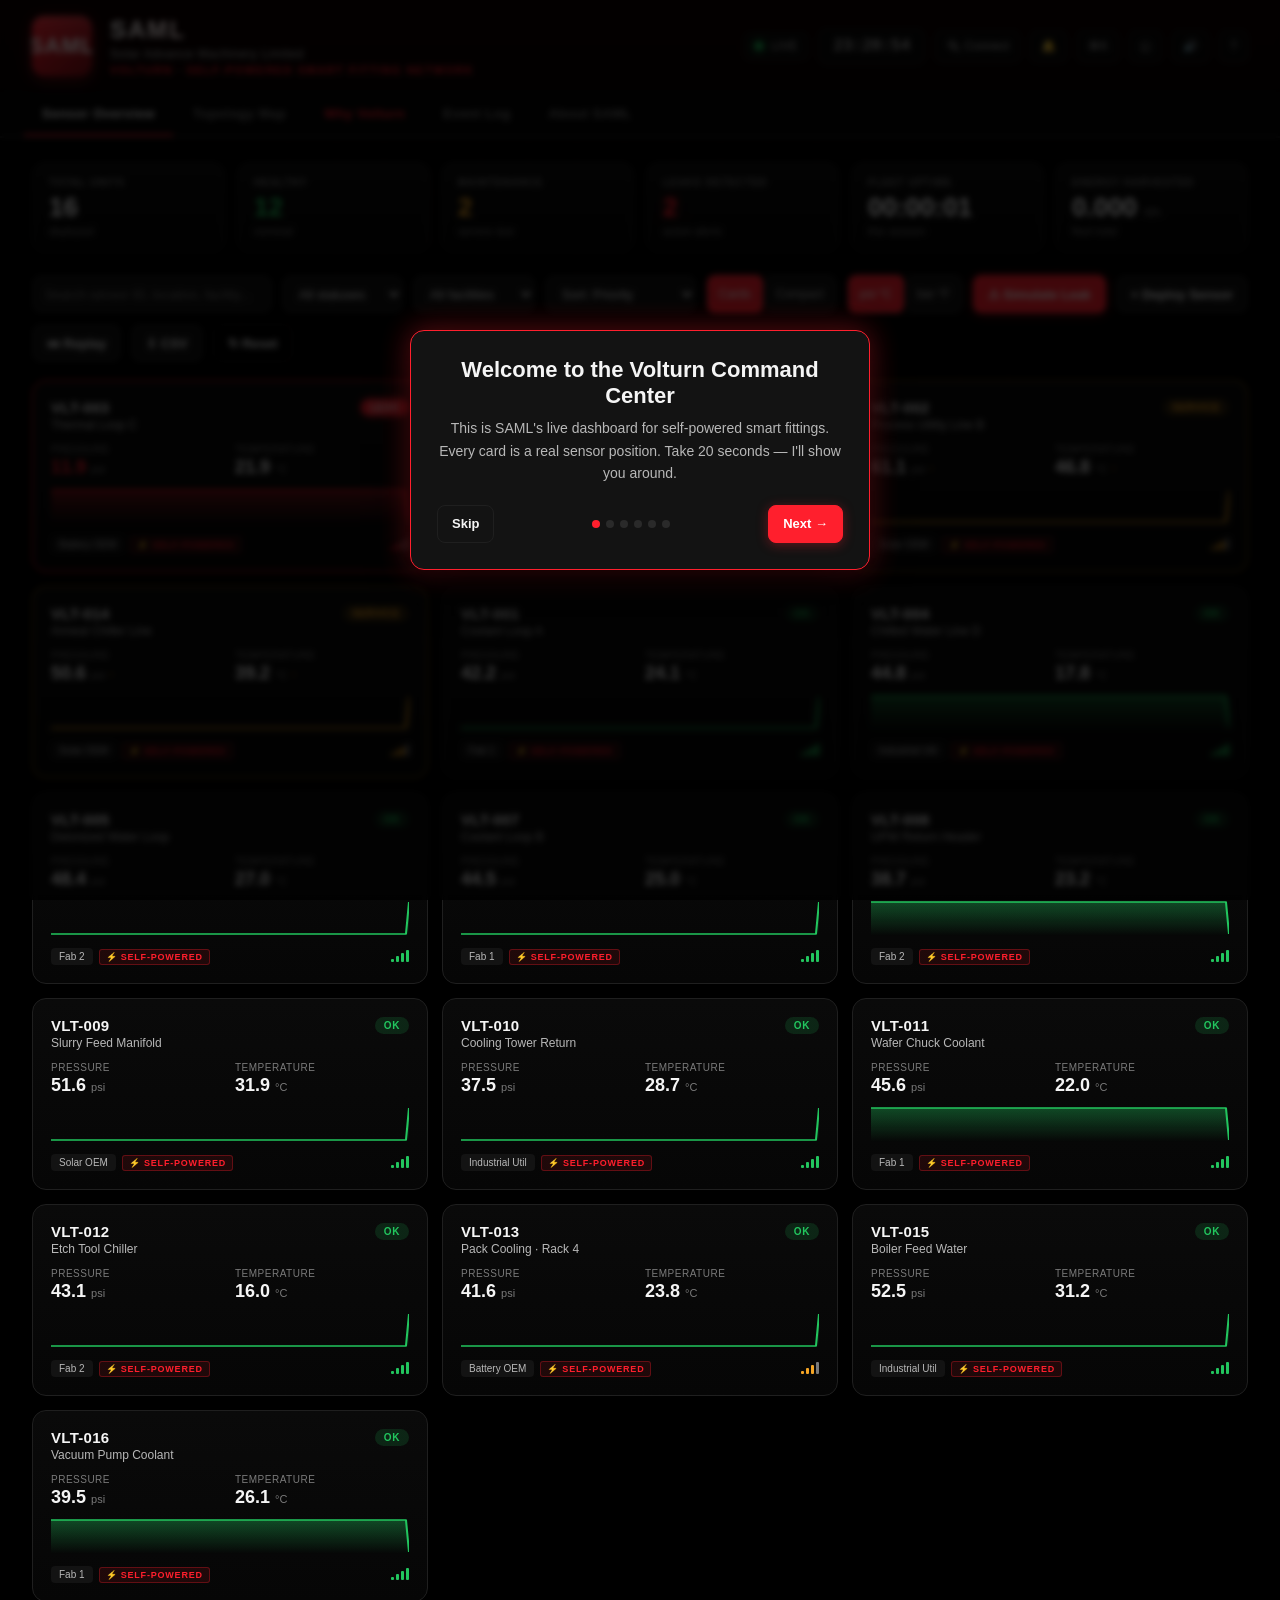
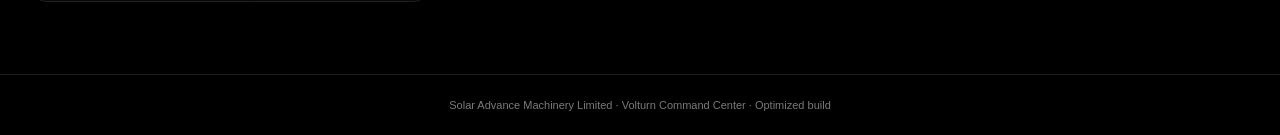
==== commit bf4fd871: "Add PWA install button Listens for the beforeinstallprompt event and reveals an Install button in th" ====
--- a/index.html
+++ b/index.html
@@ -650,6 +650,7 @@
     <div class="app-status">
       <span class="conn-pill"><span class="conn-dot"></span> LIVE</span>
       <span class="clock" id="clock">--:--:--</span>
+      <button class="top-btn" id="btn-install" title="Install as a desktop app" style="display:none">&#8681; Install</button>
       <button class="top-btn" id="btn-ble" title="Connect to a Volturn (Web Bluetooth)">&#128268; Connect</button>
       <button class="top-btn" id="btn-notify" title="Enable desktop alerts">&#128276;</button>
       <button class="top-btn" id="btn-cmd" title="Command palette (Ctrl+K)">&#8984;K</button>
@@ -2022,6 +2023,27 @@
 });
 $("btn-fullscreen").addEventListener("click", toggleFullscreen);
 
+/* -------- PWA install -------- */
+let deferredInstall = null;
+window.addEventListener("beforeinstallprompt", (e) => {
+  e.preventDefault();
+  deferredInstall = e;
+  $("btn-install").style.display = "inline-flex";
+});
+$("btn-install").addEventListener("click", async () => {
+  if (!deferredInstall) { toast("warn", "Install unavailable", "Open in Chrome/Edge, or use Save As → Webpage, Complete."); return; }
+  deferredInstall.prompt();
+  const { outcome } = await deferredInstall.userChoice;
+  deferredInstall = null;
+  $("btn-install").style.display = "none";
+  toast(outcome === "accepted" ? "ok" : "warn",
+        outcome === "accepted" ? "Installed" : "Install dismissed",
+        outcome === "accepted" ? "Look for the Volturn app in your launcher" : "You can install again later");
+});
+window.addEventListener("appinstalled", () => {
+  logEvent(null, "ok", "Command Center installed as a desktop app");
+});
+
 /* -------- Web Bluetooth -------- */
 $("btn-ble").addEventListener("click", async () => {
   if (!navigator.bluetooth) {
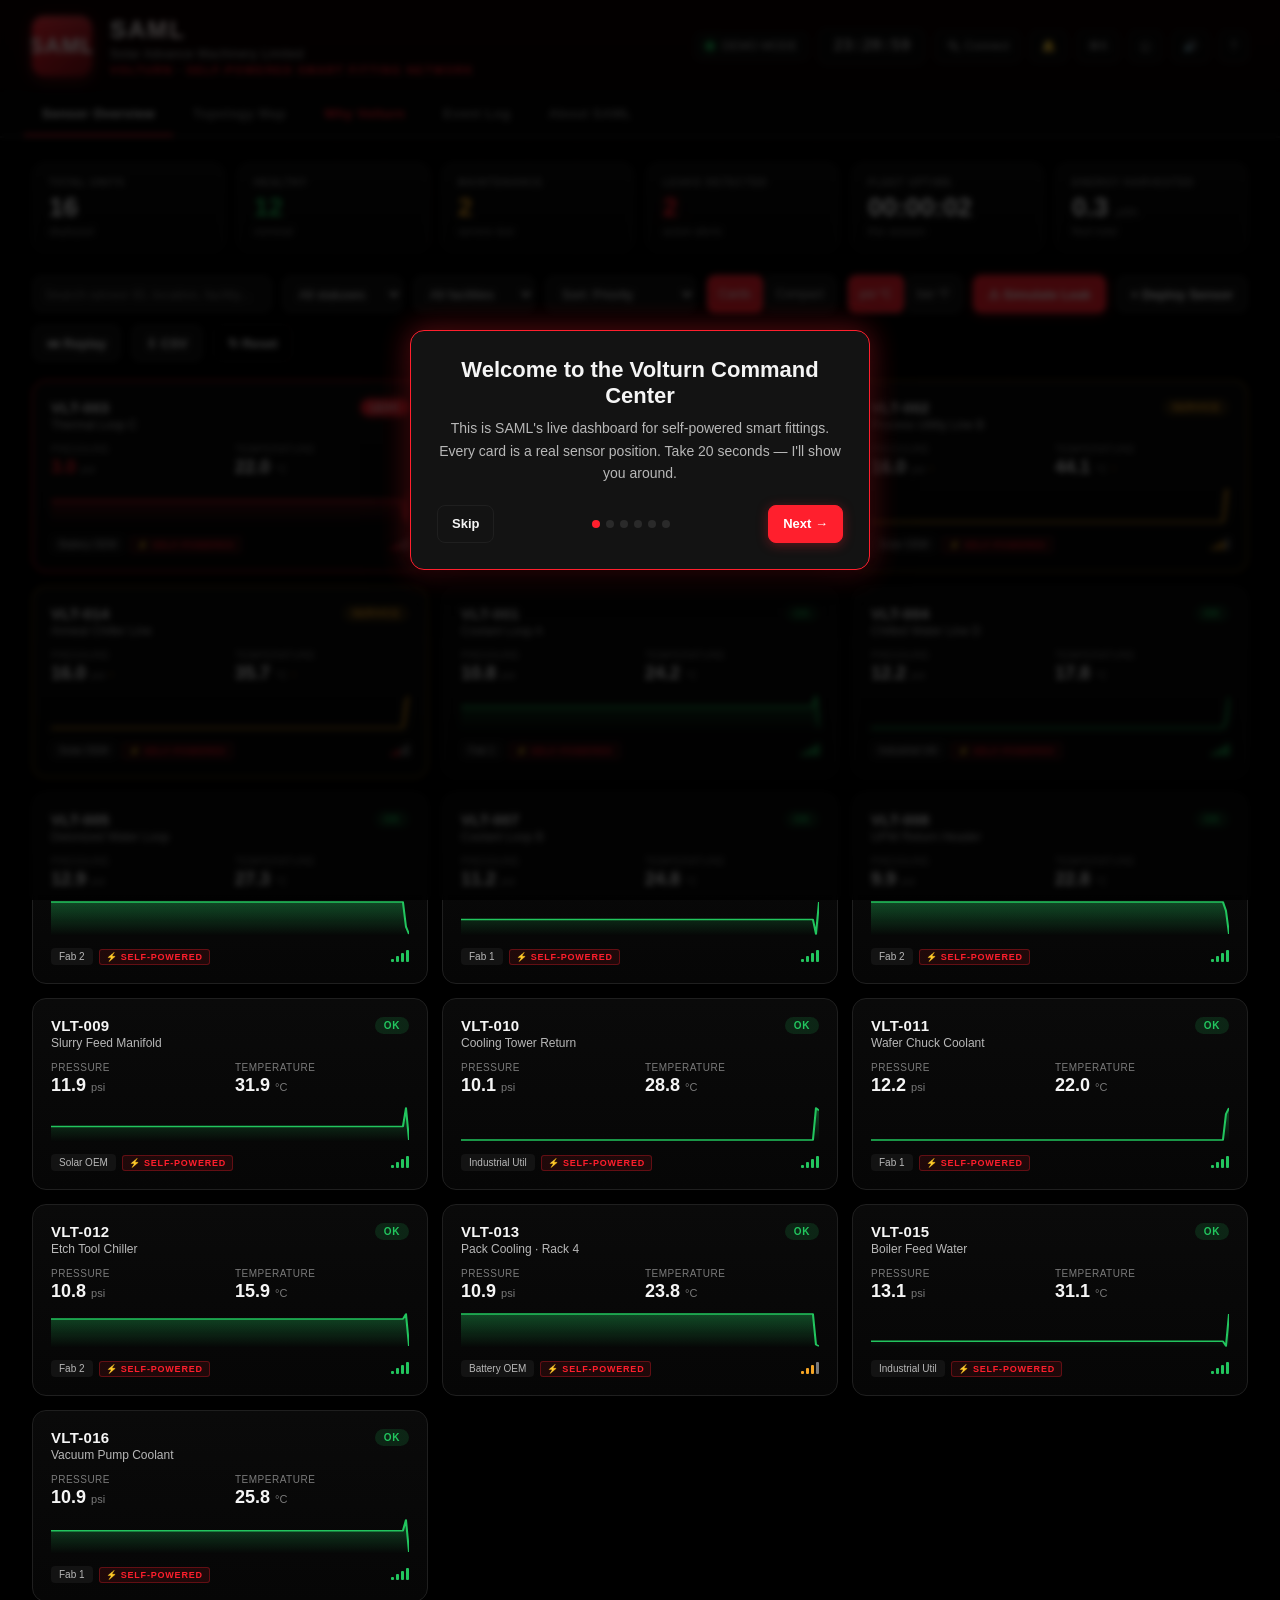
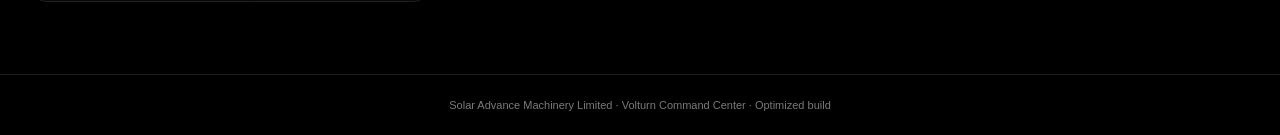
==== commit 57aef47d: "Fix technical credibility issues in demo data Values match the BMP280 spec and the published Volturn" ====
--- a/index.html
+++ b/index.html
@@ -648,8 +648,8 @@
       </div>
     </div>
     <div class="app-status">
-      <span class="conn-pill"><span class="conn-dot"></span> LIVE</span>
-      <span class="clock" id="clock">--:--:--</span>
+      <span class="conn-pill"><span class="conn-dot"></span> DEMO MODE</span>
+      <span class="clock" id="clock" title="Local time — all timestamps in this app use the laptop's local timezone">--:--:--</span>
       <button class="top-btn" id="btn-install" title="Install as a desktop app" style="display:none">&#8681; Install</button>
       <button class="top-btn" id="btn-ble" title="Connect to a Volturn (Web Bluetooth)">&#128268; Connect</button>
       <button class="top-btn" id="btn-notify" title="Enable desktop alerts">&#128276;</button>
@@ -677,7 +677,7 @@
       <div class="kpi warn"><label>Maintenance</label><span class="val" id="k-warn">0</span><small>service due</small></div>
       <div class="kpi danger"><label>Leaks Detected</label><span class="val" id="k-danger">0</span><small>active alerts</small></div>
       <div class="kpi"><label>Fleet Uptime</label><span class="val" id="k-uptime">--</span><small>this session</small></div>
-      <div class="kpi"><label>Energy Harvested</label><span class="val" id="k-energy">0.000 <span class="munit">Wh</span></span><small>fleet total</small></div>
+      <div class="kpi"><label>Energy Harvested</label><span class="val" id="k-energy">0.0 <span class="munit">µWh</span></span><small>fleet total</small></div>
     </div>
 
     <div class="controls">
@@ -858,7 +858,7 @@
         <div class="sub">Swap a fitting during a normal seal check. Done.</div>
       </div>
       <div class="why-stat live">
-        <div class="big" id="wy-mw">0.0 mW</div>
+        <div class="big" id="wy-mw">0 µW</div>
         <div class="label">Fleet harvest, right now</div>
         <div class="sub">Live sum from every unit on this dashboard.</div>
       </div>
@@ -980,33 +980,35 @@
 const tUnit = () => unitMode === "metric" ? "°C" : "°F";
 
 /* -------- Fleet seed -------- */
+/* Pressures in psi within BMP280 range (max ~16 psi / 1100 hPa).
+   Temperatures in °C within BMP280 range (0-65 °C, kept 15-45 for realism). */
 const sensorSeeds = [
-  { id:"VLT-001", facility:"Fab 1",           location:"Coolant Loop A",       basePressure:42, baseTemp:24, status:"ok",     firmware:"v0.9.2", lastService:"2026-05-12", nextService:"2026-11-12", rssi:-52 },
-  { id:"VLT-002", facility:"Solar OEM",       location:"Process Utility Line B",basePressure:58, baseTemp:41, status:"warn",   firmware:"v0.9.1", lastService:"2025-12-01", nextService:"2026-06-01 (OVERDUE)", rssi:-71 },
-  { id:"VLT-003", facility:"Battery OEM",     location:"Thermal Loop C",       basePressure:12, baseTemp:22, status:"danger", firmware:"v0.9.2", lastService:"2026-03-18", nextService:"2026-09-18", leak:true,  rssi:-85 },
-  { id:"VLT-004", facility:"Industrial Util", location:"Chilled Water Line D", basePressure:45, baseTemp:18, status:"ok",     firmware:"v0.9.2", lastService:"2026-06-02", nextService:"2026-12-02", rssi:-58 },
-  { id:"VLT-005", facility:"Fab 2",           location:"Deionized Water Loop", basePressure:48, baseTemp:27, status:"ok",     firmware:"v0.9.2", lastService:"2026-05-28", nextService:"2026-11-28", rssi:-49 },
-  { id:"VLT-006", facility:"Battery OEM",     location:"Pack Cooling · Rack 12",basePressure:8, baseTemp:19, status:"danger", firmware:"v0.9.1", lastService:"2026-02-14", nextService:"2026-08-14", leak:true,  rssi:-92 },
-  { id:"VLT-007", facility:"Fab 1",           location:"Coolant Loop B",       basePressure:44, baseTemp:25, status:"ok",     firmware:"v0.9.2", lastService:"2026-06-10", nextService:"2026-12-10", rssi:-55 },
-  { id:"VLT-008", facility:"Fab 2",           location:"UPW Return Header",    basePressure:39, baseTemp:23, status:"ok",     firmware:"v0.9.2", lastService:"2026-04-22", nextService:"2026-10-22", rssi:-63 },
-  { id:"VLT-009", facility:"Solar OEM",       location:"Slurry Feed Manifold", basePressure:51, baseTemp:32, status:"ok",     firmware:"v0.9.2", lastService:"2026-06-15", nextService:"2026-12-15", rssi:-67 },
-  { id:"VLT-010", facility:"Industrial Util", location:"Cooling Tower Return", basePressure:37, baseTemp:29, status:"ok",     firmware:"v0.9.1", lastService:"2026-05-05", nextService:"2026-11-05", rssi:-60 },
-  { id:"VLT-011", facility:"Fab 1",           location:"Wafer Chuck Coolant",  basePressure:46, baseTemp:22, status:"ok",     firmware:"v0.9.2", lastService:"2026-06-20", nextService:"2026-12-20", rssi:-51 },
-  { id:"VLT-012", facility:"Fab 2",           location:"Etch Tool Chiller",    basePressure:43, baseTemp:16, status:"ok",     firmware:"v0.9.2", lastService:"2026-06-18", nextService:"2026-12-18", rssi:-57 },
-  { id:"VLT-013", facility:"Battery OEM",     location:"Pack Cooling · Rack 4",basePressure:41, baseTemp:24, status:"ok",     firmware:"v0.9.2", lastService:"2026-05-30", nextService:"2026-11-30", rssi:-73 },
-  { id:"VLT-014", facility:"Solar OEM",       location:"Anneal Chiller Line",  basePressure:47, baseTemp:33, status:"warn",   firmware:"v0.9.1", lastService:"2025-11-15", nextService:"2026-05-15 (OVERDUE)", rssi:-79 },
-  { id:"VLT-015", facility:"Industrial Util", location:"Boiler Feed Water",    basePressure:52, baseTemp:31, status:"ok",     firmware:"v0.9.2", lastService:"2026-06-25", nextService:"2026-12-25", rssi:-64 },
-  { id:"VLT-016", facility:"Fab 1",           location:"Vacuum Pump Coolant",  basePressure:40, baseTemp:26, status:"ok",     firmware:"v0.9.2", lastService:"2026-06-08", nextService:"2026-12-08", rssi:-54 },
+  { id:"VLT-001", facility:"Fab 1",           location:"Coolant Loop A",       basePressure:11, baseTemp:24, status:"ok",     firmware:"v0.9.2", lastService:"2026-05-12", nextService:"2026-11-12", rssi:-52 },
+  { id:"VLT-002", facility:"Solar OEM",       location:"Process Utility Line B",basePressure:15, baseTemp:41, status:"warn",   firmware:"v0.9.1", lastService:"2025-12-01", nextService:"2026-06-01 (OVERDUE)", rssi:-71 },
+  { id:"VLT-003", facility:"Battery OEM",     location:"Thermal Loop C",       basePressure:3,  baseTemp:22, status:"danger", firmware:"v0.9.2", lastService:"2026-03-18", nextService:"2026-09-18", leak:true,  rssi:-85 },
+  { id:"VLT-004", facility:"Industrial Util", location:"Chilled Water Line D", basePressure:12, baseTemp:18, status:"ok",     firmware:"v0.9.2", lastService:"2026-06-02", nextService:"2026-12-02", rssi:-58 },
+  { id:"VLT-005", facility:"Fab 2",           location:"Deionized Water Loop", basePressure:13, baseTemp:27, status:"ok",     firmware:"v0.9.2", lastService:"2026-05-28", nextService:"2026-11-28", rssi:-49 },
+  { id:"VLT-006", facility:"Battery OEM",     location:"Pack Cooling · Rack 12",basePressure:2, baseTemp:19, status:"danger", firmware:"v0.9.1", lastService:"2026-02-14", nextService:"2026-08-14", leak:true,  rssi:-92 },
+  { id:"VLT-007", facility:"Fab 1",           location:"Coolant Loop B",       basePressure:11, baseTemp:25, status:"ok",     firmware:"v0.9.2", lastService:"2026-06-10", nextService:"2026-12-10", rssi:-55 },
+  { id:"VLT-008", facility:"Fab 2",           location:"UPW Return Header",    basePressure:10, baseTemp:23, status:"ok",     firmware:"v0.9.2", lastService:"2026-04-22", nextService:"2026-10-22", rssi:-63 },
+  { id:"VLT-009", facility:"Solar OEM",       location:"Slurry Feed Manifold", basePressure:12, baseTemp:32, status:"ok",     firmware:"v0.9.2", lastService:"2026-06-15", nextService:"2026-12-15", rssi:-67 },
+  { id:"VLT-010", facility:"Industrial Util", location:"Cooling Tower Return", basePressure:10, baseTemp:29, status:"ok",     firmware:"v0.9.1", lastService:"2026-05-05", nextService:"2026-11-05", rssi:-60 },
+  { id:"VLT-011", facility:"Fab 1",           location:"Wafer Chuck Coolant",  basePressure:12, baseTemp:22, status:"ok",     firmware:"v0.9.2", lastService:"2026-06-20", nextService:"2026-12-20", rssi:-51 },
+  { id:"VLT-012", facility:"Fab 2",           location:"Etch Tool Chiller",    basePressure:11, baseTemp:16, status:"ok",     firmware:"v0.9.2", lastService:"2026-06-18", nextService:"2026-12-18", rssi:-57 },
+  { id:"VLT-013", facility:"Battery OEM",     location:"Pack Cooling · Rack 4",basePressure:11, baseTemp:24, status:"ok",     firmware:"v0.9.2", lastService:"2026-05-30", nextService:"2026-11-30", rssi:-73 },
+  { id:"VLT-014", facility:"Solar OEM",       location:"Anneal Chiller Line",  basePressure:15, baseTemp:33, status:"warn",   firmware:"v0.9.1", lastService:"2025-11-15", nextService:"2026-05-15 (OVERDUE)", rssi:-79 },
+  { id:"VLT-015", facility:"Industrial Util", location:"Boiler Feed Water",    basePressure:13, baseTemp:31, status:"ok",     firmware:"v0.9.2", lastService:"2026-06-25", nextService:"2026-12-25", rssi:-64 },
+  { id:"VLT-016", facility:"Fab 1",           location:"Vacuum Pump Coolant",  basePressure:11, baseTemp:26, status:"ok",     firmware:"v0.9.2", lastService:"2026-06-08", nextService:"2026-12-08", rssi:-54 },
 ];
 
 const sensors = sensorSeeds.map(seed => {
   const s = { ...seed };
   s.leak = !!seed.leak;
-  s.pressureNominal = [35, 55];
+  s.pressureNominal = [8, 14];
   s.tempNominal = [15, 35];
   s.pressure = seed.basePressure;
   s.temperature = seed.baseTemp;
-  s.harvestMw = seed.status === "danger" ? 0.4 : rand(2, 3.5);
+  s.harvestUw = seed.status === "danger" ? rand(6, 14) : rand(30, 85);
   s.pHist = Array(HISTORY_LEN).fill(s.pressure);
   s.tHist = Array(HISTORY_LEN).fill(s.temperature);
   s.acknowledged = false;
@@ -1123,7 +1125,8 @@
     $(`k-${k}`).textContent = Math.round(kpiTweenShown[k]);
   });
   displayedEnergy += (totalEnergyWh - displayedEnergy) * 0.15;
-  $("k-energy").innerHTML = `${fmt(displayedEnergy, 3)} <span class="munit">Wh</span>`;
+  const uWh = displayedEnergy * 1e6;
+  $("k-energy").innerHTML = `${fmt(uWh, 1)} <span class="munit">µWh</span>`;
 }
 
 /* -------- Sparkline SVG -------- */
@@ -1524,11 +1527,11 @@
             </div>
             <div>
               <div class="bigm-label">Energy Harvesting</div>
-              <div class="bigm-val" style="font-size:20px" id="d-harvest">${fmt(s.harvestMw, 2)} <span class="bigm-unit">mW</span></div>
+              <div class="bigm-val" style="font-size:20px" id="d-harvest">${Math.round(s.harvestUw)} <span class="bigm-unit">µW</span></div>
             </div>
           </div>
           <div class="gauge-fit-wrap">
-            <div id="d-gauge">${gaugeSVG(s.pressure, 0, 80, gaugeColor)}</div>
+            <div id="d-gauge">${gaugeSVG(s.pressure, 0, 16, gaugeColor)}</div>
             <div id="d-fitting">${fittingSVG(s)}</div>
           </div>
           <h3 style="margin-top:20px">Pressure History &middot; anomaly-detection band</h3>
@@ -1585,7 +1588,7 @@
   const clr = $("act-clear");
   if (clr) clr.addEventListener("click", () => {
     s.status = "ok"; s.leak = false; s.acknowledged = false;
-    s.pressure = s.basePressure; s.harvestMw = 2.5;
+    s.pressure = s.basePressure; s.harvestUw = 45;
     logEvent(s, "ok", "Fault cleared, unit restored to nominal");
     toast("ok", `${s.id} restored`, "Unit back online");
     renderDetail(id); renderGrid(); renderTopology(); updateKPIs();
@@ -1605,10 +1608,10 @@
   const dp = $("d-pressure"), dt = $("d-temp"), dh = $("d-harvest"), dg = $("d-gauge");
   if (dp) dp.innerHTML = `${pDisp(s.pressure)}<span class="bigm-unit">${pUnit()}</span>`;
   if (dt) dt.innerHTML = `${tDisp(s.temperature)}<span class="bigm-unit">${tUnit()}</span>`;
-  if (dh) dh.innerHTML = `${fmt(s.harvestMw, 2)} <span class="bigm-unit">mW</span>`;
+  if (dh) dh.innerHTML = `${Math.round(s.harvestUw)} <span class="bigm-unit">µW</span>`;
   if (dg) {
     const gaugeColor = s.status === "danger" ? "#ff1f2d" : (s.status === "warn" ? "#f5a524" : "#22c55e");
-    dg.innerHTML = gaugeSVG(s.pressure, 0, 80, gaugeColor);
+    dg.innerHTML = gaugeSVG(s.pressure, 0, 16, gaugeColor);
   }
   const cp = $("d-chart-p"), ct = $("d-chart-t");
   if (cp) drawCanvasChart(cp, s.pHist, s.pressureNominal[0], s.pressureNominal[1], "#ff1f2d", pDisp, pUnit());
@@ -1706,9 +1709,9 @@
   window.scrollTo(0, 0);
 }
 function renderWhyLive() {
-  const totalMw = sensors.reduce((s, x) => s + x.harvestMw, 0);
+  const totalUw = sensors.reduce((acc, x) => acc + x.harvestUw, 0);
   const el = $("wy-mw");
-  if (el) el.textContent = totalMw.toFixed(1) + " mW";
+  if (el) el.textContent = Math.round(totalUw) + " µW";
 }
 document.querySelectorAll(".tab").forEach(t => {
   t.addEventListener("click", () => switchTab(t.dataset.tab));
@@ -1756,9 +1759,9 @@
   if (!target) { toast("warn", "No healthy sensor", "All units already in alarm state."); return; }
   target.status = "danger";
   target.leak = true;
-  target.pressure = rand(6, 14);
-  target.harvestMw = 0.3;
-  target.rssi = clamp(target.rssi - 20, -100, -30);
+  target.pressure = rand(1, 4);
+  target.harvestUw = rand(4, 10);
+  target.rssi = clamp(Math.round(target.rssi - 20), -100, -30);
   logEvent(target, "danger", "LEAK DETECTED — pressure collapse from nominal");
   toast("danger", `LEAK · ${target.id}`, `${target.facility} · ${target.location}`);
   beep();
@@ -1825,8 +1828,8 @@
   const lines = [
     { t: 50,   msg: `[00:00.1] Volturn V1 seated on ${location}`, cls: "" },
     { t: 700,  msg: `[00:00.7] Fluid seal verified (torque 22 N·m)`, cls: "" },
-    { t: 1200, msg: `[00:01.2] Piezo harvester active — 2.8 mW`, cls: "" },
-    { t: 1700, msg: `[00:01.7] Supercap charged to 3.3 V`, cls: "" },
+    { t: 1200, msg: `[00:01.2] Piezo harvester active — 45 µW`, cls: "" },
+    { t: 1700, msg: `[00:01.7] Supercap charged to 2.4 V`, cls: "" },
     { t: 2200, msg: `[00:02.2] BLE 5.0 advertisement started`, cls: "" },
     { t: 2700, msg: `[00:02.7] Self-diagnostic OK`, cls: "" },
     { t: 3200, msg: `${id} ONLINE  ·  no wire  ·  no battery`, cls: "done" },
@@ -1843,15 +1846,15 @@
     // Add the new sensor to the fleet
     const newSensor = {
       id, facility, location,
-      basePressure: 42, baseTemp: 24,
-      pressureNominal: [35, 55], tempNominal: [15, 35],
-      pressure: 42, temperature: 24,
+      basePressure: 11, baseTemp: 24,
+      pressureNominal: [8, 14], tempNominal: [15, 35],
+      pressure: 11, temperature: 24,
       status: "ok", leak: false, acknowledged: false,
       firmware: "v0.9.2",
       lastService: new Date().toISOString().slice(0, 10),
       nextService: new Date(Date.now() + 180 * 86400000).toISOString().slice(0, 10),
-      rssi: -55, harvestMw: 2.8,
-      pHist: Array(HISTORY_LEN).fill(42),
+      rssi: -55, harvestUw: 45,
+      pHist: Array(HISTORY_LEN).fill(11),
       tHist: Array(HISTORY_LEN).fill(24),
       events: [{ t: now(), kind: "ok", msg: "Unit deployed — first advertisement received" }]
     };
@@ -1937,8 +1940,8 @@
 
 /* -------- Export CSV -------- */
 $("btn-export").addEventListener("click", () => {
-  const rows = [["id","facility","location","status","leak","pressure_psi","temperature_c","harvest_mw","rssi_dbm","firmware","next_service"]];
-  sensors.forEach(s => rows.push([s.id, s.facility, s.location, s.status, s.leak, fmt(s.pressure), fmt(s.temperature), fmt(s.harvestMw,2), s.rssi, s.firmware, s.nextService]));
+  const rows = [["id","facility","location","status","leak","pressure_psi","temperature_c","harvest_uw","rssi_dbm","firmware","next_service"]];
+  sensors.forEach(s => rows.push([s.id, s.facility, s.location, s.status, s.leak, fmt(s.pressure, 1), fmt(s.temperature, 1), Math.round(s.harvestUw), s.rssi, s.firmware, s.nextService]));
   const csv = rows.map(r => r.map(v => `"${String(v).replace(/"/g,'""')}"`).join(",")).join("\n");
   const blob = new Blob([csv], { type: "text/csv" });
   const url = URL.createObjectURL(blob);
@@ -2200,21 +2203,23 @@
 function tick() {
   if (replayMode) return;
   sensors.forEach(s => {
-    const pJit = (Math.random() - 0.5) * 1.4;
-    const tJit = (Math.random() - 0.5) * 0.7;
+    const pJit = (Math.random() - 0.5) * 0.4;   // ±0.2 psi wobble
+    const tJit = (Math.random() - 0.5) * 0.6;   // ±0.3 °C wobble
     if (s.leak) {
-      s.pressure = clamp(s.pressure + pJit * 0.3, 2, 20);
-      s.temperature += tJit * 0.5;
-      s.harvestMw = clamp(0.3 + Math.random() * 0.3, 0.1, 1);
+      s.pressure  = clamp(s.pressure + pJit * 0.5, 0.5, 6);
+      s.temperature = clamp(s.temperature + tJit * 0.5, 15, 45);
+      s.harvestUw = clamp(5 + Math.random() * 8, 2, 15);  // low flow → low harvest
     } else {
-      s.pressure = s.basePressure + pJit + (s.status === "warn" ? 3 : 0);
-      s.temperature = s.baseTemp + tJit + (s.status === "warn" ? 6 : 0);
-      s.harvestMw = 2 + Math.random() * 1.5;
+      const warnBumpP = s.status === "warn" ? 1 : 0;
+      const warnBumpT = s.status === "warn" ? 3 : 0;
+      s.pressure    = clamp(s.basePressure + pJit + warnBumpP, 0, 16);
+      s.temperature = clamp(s.baseTemp + tJit + warnBumpT, 15, 45);
+      s.harvestUw   = 30 + Math.random() * 55;  // 30-85 µW nominal
     }
-    s.rssi = clamp(s.rssi + (Math.random() - 0.5) * 3, -100, -35);
+    s.rssi = clamp(Math.round(s.rssi + (Math.random() - 0.5) * 3), -100, -35);
     s.pHist.push(s.pressure); if (s.pHist.length > HISTORY_LEN) s.pHist.shift();
     s.tHist.push(s.temperature); if (s.tHist.length > HISTORY_LEN) s.tHist.shift();
-    totalEnergyWh += (s.harvestMw / 1000) * (TICK_MS / 1000) / 3600;
+    totalEnergyWh += (s.harvestUw / 1e6) * (TICK_MS / 1000) / 3600;
   });
   replayBuffer.push(snapshot());
   if (replayBuffer.length > REPLAY_LEN) replayBuffer.shift();
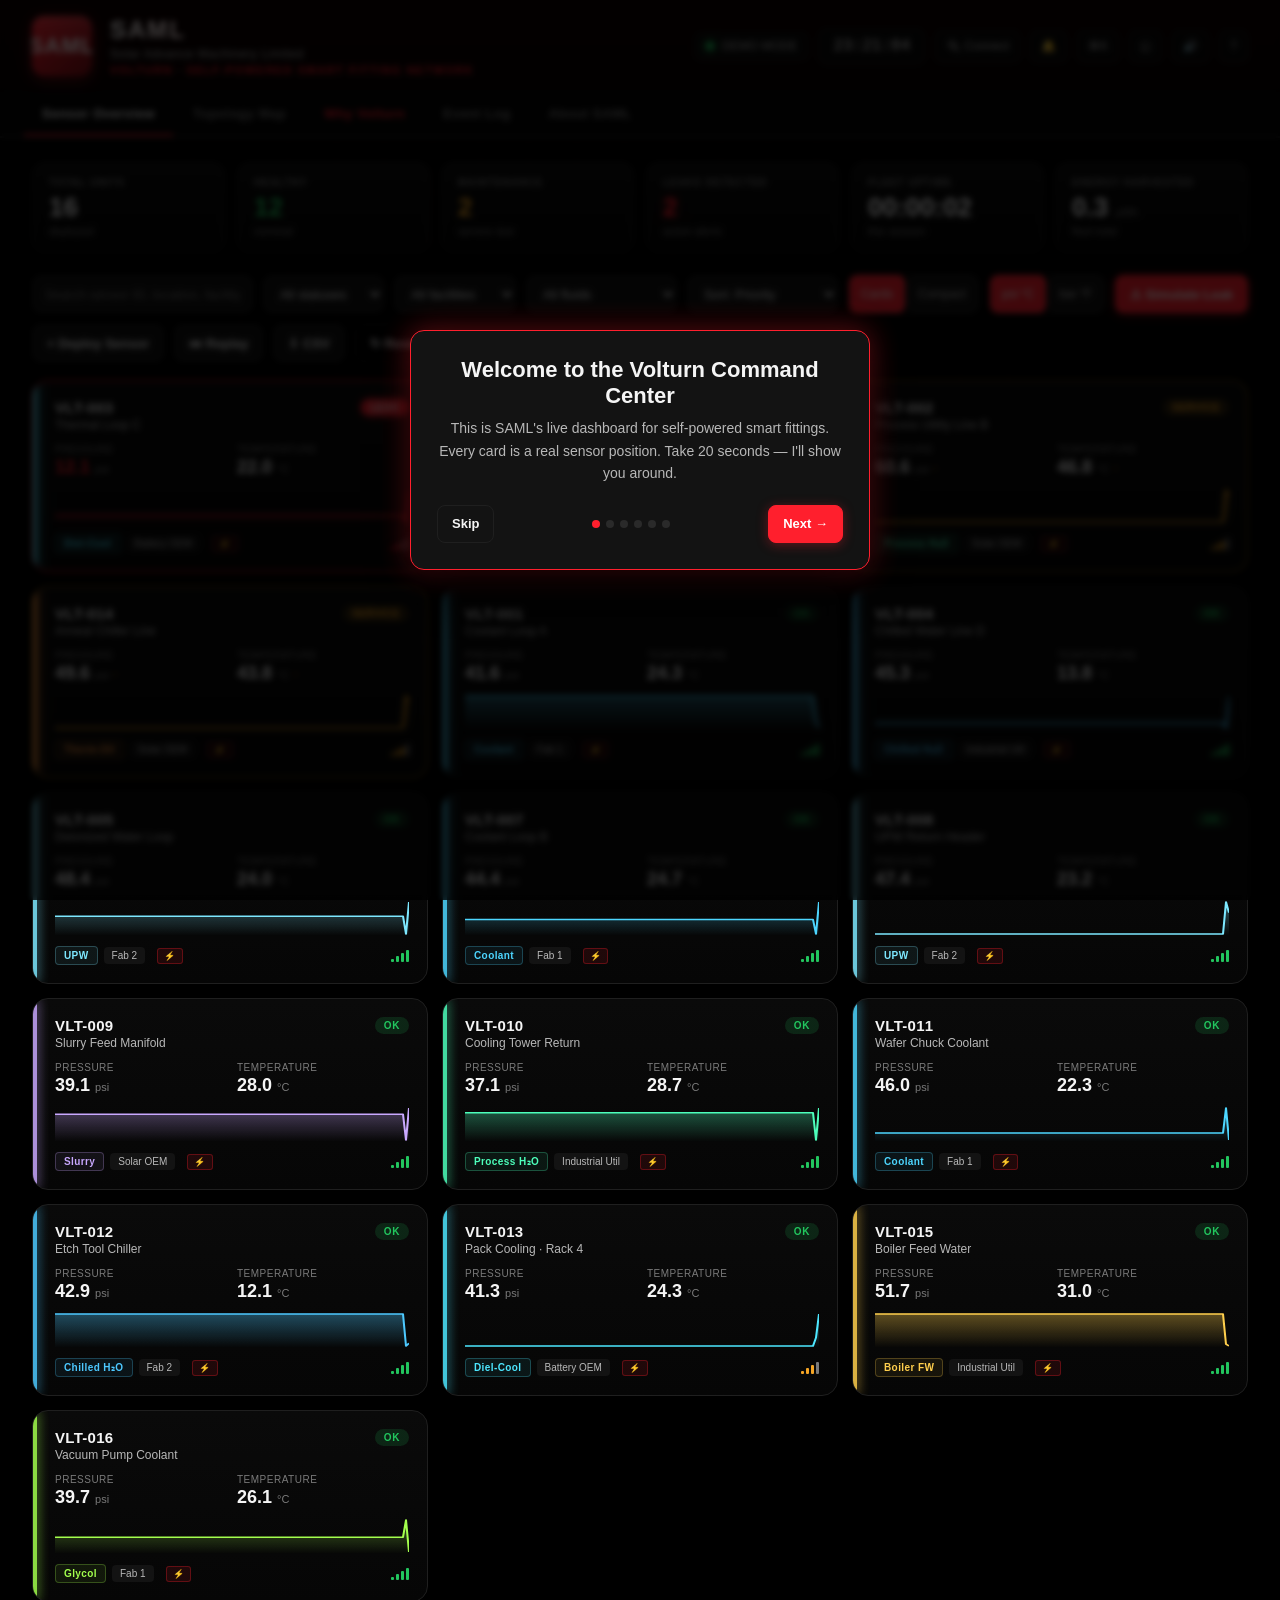
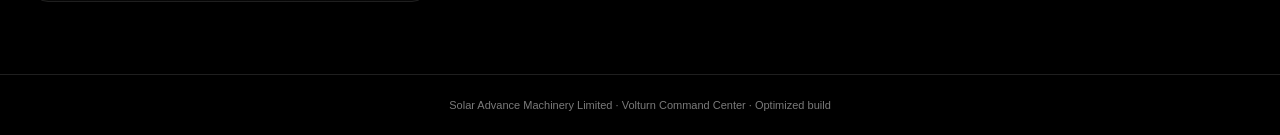
==== commit 69c4eca5: "Revert pressures, add liquid-type system, wire Isolate to stop flow Pressures back to industrial ran" ====
--- a/index.html
+++ b/index.html
@@ -210,11 +210,19 @@
   .grid.compact { grid-template-columns: 1fr; gap: 6px; }
   .card {
     position: relative; background: linear-gradient(180deg, var(--panel) 0%, #060606 100%); border: 1px solid var(--border);
-    border-radius: 14px; padding: 18px; cursor: pointer;
-    transition: transform 0.2s ease, border-color 0.2s ease;
-    contain: layout style paint;
-  }
-  .card:hover { transform: translateY(-2px); border-color: var(--border-2); }
+    border-radius: 16px; padding: 18px 18px 18px 22px; cursor: pointer;
+    transition: transform 0.2s ease, border-color 0.2s ease, box-shadow 0.2s ease;
+    contain: layout style paint; overflow: hidden;
+  }
+  .card::before {
+    content: ""; position: absolute; left: 0; top: 0; bottom: 0;
+    width: 4px; background: var(--liq-color, var(--muted));
+    box-shadow: 0 0 12px var(--liq-color, transparent);
+    opacity: 0.85;
+  }
+  .card:hover { transform: translateY(-3px); border-color: var(--border-2); box-shadow: 0 10px 30px rgba(0,0,0,0.4); }
+  .card.isolated { opacity: 0.65; filter: saturate(0.4); }
+  .card.isolated::before { background: var(--muted); box-shadow: none; }
   .card:active { transform: translateY(0); }
   .card.danger { border-color: var(--danger); }
   .card.danger::after {
@@ -258,6 +266,10 @@
   .facility-tag {
     display: inline-block; font-size: 10px; color: var(--text-dim);
     background: var(--panel-2); padding: 3px 8px; border-radius: 4px;
+  }
+  .liq-tag {
+    display: inline-block; font-size: 10px; font-weight: 700; letter-spacing: 0.4px;
+    padding: 3px 8px; border-radius: 4px; border: 1px solid;
   }
   .rssi { display: inline-flex; align-items: flex-end; gap: 2px; height: 12px; }
   .rssi span { width: 3px; background: var(--muted); border-radius: 1px; }
@@ -320,7 +332,15 @@
   .panel {
     background: linear-gradient(180deg, var(--panel) 0%, #060606 100%);
     border: 1px solid var(--border);
-    border-radius: 14px; padding: 20px; contain: layout style;
+    border-radius: 16px; padding: 22px; contain: layout style;
+    box-shadow: 0 6px 20px rgba(0,0,0,0.35), inset 0 1px 0 rgba(255,255,255,0.02);
+  }
+  .liquid-panel { position: relative; }
+  .liquid-panel::before {
+    content: ""; position: absolute; top: 0; right: 0;
+    width: 80px; height: 80px; border-radius: 0 16px 0 100%;
+    background: radial-gradient(circle at top right, currentColor, transparent 70%);
+    opacity: 0.04; pointer-events: none;
   }
   .panel h3 {
     margin: 0 0 14px 0; font-size: 12px; text-transform: uppercase;
@@ -690,6 +710,9 @@
       </select>
       <select id="facility-filter">
         <option value="all">All facilities</option>
+      </select>
+      <select id="liquid-filter">
+        <option value="all">All fluids</option>
       </select>
       <select id="sort">
         <option value="priority">Sort: Priority</option>
@@ -864,6 +887,12 @@
       </div>
     </div>
 
+    <div class="why-diagram-wrap" style="margin-bottom:24px">
+      <h3>Fluids Volturn ships for today</h3>
+      <p>Each Volturn variant is calibrated for its fluid's ideal pressure and temperature band. Colour-coded on this dashboard.</p>
+      <div id="fluid-palette" style="display:grid;grid-template-columns:repeat(auto-fit,minmax(210px,1fr));gap:10px;margin-top:10px"></div>
+    </div>
+
     <div class="why-compare">
       <h3>Volturn vs the alternatives</h3>
       <table>
@@ -980,32 +1009,47 @@
 const tUnit = () => unitMode === "metric" ? "°C" : "°F";
 
 /* -------- Fleet seed -------- */
-/* Pressures in psi within BMP280 range (max ~16 psi / 1100 hPa).
-   Temperatures in °C within BMP280 range (0-65 °C, kept 15-45 for realism). */
+/* Liquid catalogue — each liquid drives its own colour, ideal pressure and
+   temperature ranges, criticality note, and a plain-English description. */
+const liquidTypes = {
+  chilled_water:   { name:"Chilled Water",      short:"Chilled H₂O", color:"#4dc9ff", idealP:[35, 50], idealT:[6, 20],   critHours:"$12k / hr", desc:"Facility-wide cooling loop. Every downstream tool warms up when this drops." },
+  process_coolant: { name:"Process Coolant",    short:"Coolant",     color:"#4dd6ff", idealP:[40, 55], idealT:[15, 30],  critHours:"$18k / hr", desc:"Wafer-chuck cooling. Pressure stability is critical for lithographic alignment." },
+  di_water:        { name:"Deionized Water",    short:"UPW",         color:"#7de8ff", idealP:[40, 55], idealT:[18, 28],  critHours:"$40k / hr", desc:"Ultra-pure water for wafer rinse. Contamination or drop = scrapped wafer lots." },
+  glycol:          { name:"Glycol Coolant",     short:"Glycol",      color:"#a3ff4d", idealP:[40, 55], idealT:[10, 35],  critHours:"$8k / hr",  desc:"Ethylene-glycol mix for sub-zero cooling. Corrosive and slick on leak." },
+  process_water:   { name:"Process Water",      short:"Process H₂O", color:"#4dffbb", idealP:[30, 50], idealT:[20, 45],  critHours:"$6k / hr",  desc:"General utility water. Widest operating band of any line." },
+  slurry:          { name:"CMP Slurry",         short:"Slurry",      color:"#c9a8ff", idealP:[30, 45], idealT:[22, 35],  critHours:"$25k / hr", desc:"Abrasive polishing slurry. Sedimentation on flow loss damages tools within minutes." },
+  dielectric:      { name:"Dielectric Coolant", short:"Diel-Cool",   color:"#4de7ff", idealP:[35, 50], idealT:[15, 30],  critHours:"$60k / hr", desc:"Non-conductive coolant for battery packs. Loss risks thermal runaway of the pack." },
+  thermal_oil:     { name:"Thermal Oil",        short:"Therm-Oil",   color:"#ff9944", idealP:[30, 45], idealT:[25, 45],  critHours:"$15k / hr", desc:"High-temperature heat-transfer fluid. Leak is a fire hazard." },
+  boiler_feed:     { name:"Boiler Feed Water",  short:"Boiler FW",   color:"#ffcf4d", idealP:[45, 60], idealT:[25, 50],  critHours:"$10k / hr", desc:"Pre-boiler treated water. A pressure spike here means an upstream valve issue." },
+};
+
 const sensorSeeds = [
-  { id:"VLT-001", facility:"Fab 1",           location:"Coolant Loop A",       basePressure:11, baseTemp:24, status:"ok",     firmware:"v0.9.2", lastService:"2026-05-12", nextService:"2026-11-12", rssi:-52 },
-  { id:"VLT-002", facility:"Solar OEM",       location:"Process Utility Line B",basePressure:15, baseTemp:41, status:"warn",   firmware:"v0.9.1", lastService:"2025-12-01", nextService:"2026-06-01 (OVERDUE)", rssi:-71 },
-  { id:"VLT-003", facility:"Battery OEM",     location:"Thermal Loop C",       basePressure:3,  baseTemp:22, status:"danger", firmware:"v0.9.2", lastService:"2026-03-18", nextService:"2026-09-18", leak:true,  rssi:-85 },
-  { id:"VLT-004", facility:"Industrial Util", location:"Chilled Water Line D", basePressure:12, baseTemp:18, status:"ok",     firmware:"v0.9.2", lastService:"2026-06-02", nextService:"2026-12-02", rssi:-58 },
-  { id:"VLT-005", facility:"Fab 2",           location:"Deionized Water Loop", basePressure:13, baseTemp:27, status:"ok",     firmware:"v0.9.2", lastService:"2026-05-28", nextService:"2026-11-28", rssi:-49 },
-  { id:"VLT-006", facility:"Battery OEM",     location:"Pack Cooling · Rack 12",basePressure:2, baseTemp:19, status:"danger", firmware:"v0.9.1", lastService:"2026-02-14", nextService:"2026-08-14", leak:true,  rssi:-92 },
-  { id:"VLT-007", facility:"Fab 1",           location:"Coolant Loop B",       basePressure:11, baseTemp:25, status:"ok",     firmware:"v0.9.2", lastService:"2026-06-10", nextService:"2026-12-10", rssi:-55 },
-  { id:"VLT-008", facility:"Fab 2",           location:"UPW Return Header",    basePressure:10, baseTemp:23, status:"ok",     firmware:"v0.9.2", lastService:"2026-04-22", nextService:"2026-10-22", rssi:-63 },
-  { id:"VLT-009", facility:"Solar OEM",       location:"Slurry Feed Manifold", basePressure:12, baseTemp:32, status:"ok",     firmware:"v0.9.2", lastService:"2026-06-15", nextService:"2026-12-15", rssi:-67 },
-  { id:"VLT-010", facility:"Industrial Util", location:"Cooling Tower Return", basePressure:10, baseTemp:29, status:"ok",     firmware:"v0.9.1", lastService:"2026-05-05", nextService:"2026-11-05", rssi:-60 },
-  { id:"VLT-011", facility:"Fab 1",           location:"Wafer Chuck Coolant",  basePressure:12, baseTemp:22, status:"ok",     firmware:"v0.9.2", lastService:"2026-06-20", nextService:"2026-12-20", rssi:-51 },
-  { id:"VLT-012", facility:"Fab 2",           location:"Etch Tool Chiller",    basePressure:11, baseTemp:16, status:"ok",     firmware:"v0.9.2", lastService:"2026-06-18", nextService:"2026-12-18", rssi:-57 },
-  { id:"VLT-013", facility:"Battery OEM",     location:"Pack Cooling · Rack 4",basePressure:11, baseTemp:24, status:"ok",     firmware:"v0.9.2", lastService:"2026-05-30", nextService:"2026-11-30", rssi:-73 },
-  { id:"VLT-014", facility:"Solar OEM",       location:"Anneal Chiller Line",  basePressure:15, baseTemp:33, status:"warn",   firmware:"v0.9.1", lastService:"2025-11-15", nextService:"2026-05-15 (OVERDUE)", rssi:-79 },
-  { id:"VLT-015", facility:"Industrial Util", location:"Boiler Feed Water",    basePressure:13, baseTemp:31, status:"ok",     firmware:"v0.9.2", lastService:"2026-06-25", nextService:"2026-12-25", rssi:-64 },
-  { id:"VLT-016", facility:"Fab 1",           location:"Vacuum Pump Coolant",  basePressure:11, baseTemp:26, status:"ok",     firmware:"v0.9.2", lastService:"2026-06-08", nextService:"2026-12-08", rssi:-54 },
+  { id:"VLT-001", facility:"Fab 1",           location:"Coolant Loop A",         liquid:"process_coolant", basePressure:42, baseTemp:24, status:"ok",     firmware:"v0.9.2", lastService:"2026-05-12", nextService:"2026-11-12", rssi:-52 },
+  { id:"VLT-002", facility:"Solar OEM",       location:"Process Utility Line B", liquid:"process_water",   basePressure:58, baseTemp:41, status:"warn",   firmware:"v0.9.1", lastService:"2025-12-01", nextService:"2026-06-01 (OVERDUE)", rssi:-71 },
+  { id:"VLT-003", facility:"Battery OEM",     location:"Thermal Loop C",         liquid:"dielectric",      basePressure:12, baseTemp:22, status:"danger", firmware:"v0.9.2", lastService:"2026-03-18", nextService:"2026-09-18", leak:true,  rssi:-85 },
+  { id:"VLT-004", facility:"Industrial Util", location:"Chilled Water Line D",   liquid:"chilled_water",   basePressure:45, baseTemp:14, status:"ok",     firmware:"v0.9.2", lastService:"2026-06-02", nextService:"2026-12-02", rssi:-58 },
+  { id:"VLT-005", facility:"Fab 2",           location:"Deionized Water Loop",   liquid:"di_water",        basePressure:48, baseTemp:24, status:"ok",     firmware:"v0.9.2", lastService:"2026-05-28", nextService:"2026-11-28", rssi:-49 },
+  { id:"VLT-006", facility:"Battery OEM",     location:"Pack Cooling · Rack 12", liquid:"dielectric",      basePressure:8,  baseTemp:19, status:"danger", firmware:"v0.9.1", lastService:"2026-02-14", nextService:"2026-08-14", leak:true,  rssi:-92 },
+  { id:"VLT-007", facility:"Fab 1",           location:"Coolant Loop B",         liquid:"process_coolant", basePressure:44, baseTemp:25, status:"ok",     firmware:"v0.9.2", lastService:"2026-06-10", nextService:"2026-12-10", rssi:-55 },
+  { id:"VLT-008", facility:"Fab 2",           location:"UPW Return Header",      liquid:"di_water",        basePressure:47, baseTemp:23, status:"ok",     firmware:"v0.9.2", lastService:"2026-04-22", nextService:"2026-10-22", rssi:-63 },
+  { id:"VLT-009", facility:"Solar OEM",       location:"Slurry Feed Manifold",   liquid:"slurry",          basePressure:39, baseTemp:28, status:"ok",     firmware:"v0.9.2", lastService:"2026-06-15", nextService:"2026-12-15", rssi:-67 },
+  { id:"VLT-010", facility:"Industrial Util", location:"Cooling Tower Return",   liquid:"process_water",   basePressure:37, baseTemp:29, status:"ok",     firmware:"v0.9.1", lastService:"2026-05-05", nextService:"2026-11-05", rssi:-60 },
+  { id:"VLT-011", facility:"Fab 1",           location:"Wafer Chuck Coolant",    liquid:"process_coolant", basePressure:46, baseTemp:22, status:"ok",     firmware:"v0.9.2", lastService:"2026-06-20", nextService:"2026-12-20", rssi:-51 },
+  { id:"VLT-012", facility:"Fab 2",           location:"Etch Tool Chiller",      liquid:"chilled_water",   basePressure:43, baseTemp:12, status:"ok",     firmware:"v0.9.2", lastService:"2026-06-18", nextService:"2026-12-18", rssi:-57 },
+  { id:"VLT-013", facility:"Battery OEM",     location:"Pack Cooling · Rack 4",  liquid:"dielectric",      basePressure:41, baseTemp:24, status:"ok",     firmware:"v0.9.2", lastService:"2026-05-30", nextService:"2026-11-30", rssi:-73 },
+  { id:"VLT-014", facility:"Solar OEM",       location:"Anneal Chiller Line",    liquid:"thermal_oil",     basePressure:47, baseTemp:38, status:"warn",   firmware:"v0.9.1", lastService:"2025-11-15", nextService:"2026-05-15 (OVERDUE)", rssi:-79 },
+  { id:"VLT-015", facility:"Industrial Util", location:"Boiler Feed Water",      liquid:"boiler_feed",     basePressure:52, baseTemp:31, status:"ok",     firmware:"v0.9.2", lastService:"2026-06-25", nextService:"2026-12-25", rssi:-64 },
+  { id:"VLT-016", facility:"Fab 1",           location:"Vacuum Pump Coolant",    liquid:"glycol",          basePressure:40, baseTemp:26, status:"ok",     firmware:"v0.9.2", lastService:"2026-06-08", nextService:"2026-12-08", rssi:-54 },
 ];
 
 const sensors = sensorSeeds.map(seed => {
   const s = { ...seed };
   s.leak = !!seed.leak;
-  s.pressureNominal = [8, 14];
-  s.tempNominal = [15, 35];
+  s.isolated = false;
+  const liq = liquidTypes[seed.liquid] || liquidTypes.process_water;
+  s.liquidObj = liq;
+  s.pressureNominal = liq.idealP;
+  s.tempNominal = liq.idealT;
   s.pressure = seed.basePressure;
   s.temperature = seed.baseTemp;
   s.harvestUw = seed.status === "danger" ? rand(6, 14) : rand(30, 85);
@@ -1055,6 +1099,7 @@
 let searchQuery = "";
 let filterStatus = "all";
 let filterFacility = "all";
+let filterLiquid = "all";
 let sortKey = "priority";
 let viewMode = "cards";     // 'cards' | 'compact'
 let muted = false;
@@ -1077,6 +1122,11 @@
   const opt = document.createElement("option");
   opt.value = f; opt.textContent = f;
   $("facility-filter").appendChild(opt);
+});
+Object.entries(liquidTypes).forEach(([key, l]) => {
+  const opt = document.createElement("option");
+  opt.value = key; opt.textContent = l.name;
+  $("liquid-filter").appendChild(opt);
 });
 
 /* -------- Preferences (localStorage) -------- */
@@ -1165,6 +1215,7 @@
 function passesFilter(s) {
   if (filterStatus !== "all" && s.status !== filterStatus) return false;
   if (filterFacility !== "all" && s.facility !== filterFacility) return false;
+  if (filterLiquid !== "all" && s.liquid !== filterLiquid) return false;
   if (searchQuery) {
     const q = searchQuery.toLowerCase();
     if (!s.id.toLowerCase().includes(q) && !s.location.toLowerCase().includes(q) && !s.facility.toLowerCase().includes(q)) return false;
@@ -1198,19 +1249,22 @@
   }
   if (viewMode === "compact") {
     grid.innerHTML = list.map(s => {
-      const badgeText = s.leak ? "LEAK" : (s.status === "warn" ? "SERVICE" : "OK");
-      return `<div class="card row ${s.status === 'danger' ? 'danger' : s.status === 'warn' ? 'warn' : ''}" data-id="${esc(s.id)}">
+      const badgeText = s.isolated ? "ISOLATED" : s.leak ? "LEAK" : (s.status === "warn" ? "SERVICE" : "OK");
+      const badgeCls  = s.isolated ? "warn" : s.status;
+      const liqColor  = s.liquidObj.color;
+      return `<div class="card row ${s.isolated ? 'isolated' : ''} ${s.status === 'danger' ? 'danger' : s.status === 'warn' ? 'warn' : ''}" data-id="${esc(s.id)}" style="--liq-color:${liqColor}">
         <div class="card-hd">
-          <div style="display:flex;align-items:center;gap:14px;min-width:0">
+          <div style="display:flex;align-items:center;gap:12px;min-width:0">
             <span class="card-title" style="min-width:70px">${esc(s.id)}</span>
-            <span class="card-loc" style="white-space:nowrap;overflow:hidden;text-overflow:ellipsis;max-width:260px">${esc(s.location)}</span>
+            <span class="liq-tag" style="color:${liqColor};border-color:${liqColor}40;background:${liqColor}12">${esc(s.liquidObj.short)}</span>
+            <span class="card-loc" style="white-space:nowrap;overflow:hidden;text-overflow:ellipsis;max-width:220px">${esc(s.location)}</span>
             <span class="facility-tag">${esc(s.facility)}</span>
           </div>
           <div class="row-inline">
             <span>${pDisp(s.pressure)} ${pUnit()}</span>
             <span>${tDisp(s.temperature)} ${tUnit()}</span>
             <span class="rssi ${rssiClass(s.rssi)}"><span></span><span></span><span></span><span></span></span>
-            <span class="badge ${s.status}">${badgeText}</span>
+            <span class="badge ${badgeCls}">${badgeText}</span>
           </div>
         </div>
       </div>`;
@@ -1218,16 +1272,18 @@
     return;
   }
   const html = list.map(s => {
-    const badgeText = s.leak ? "LEAK" : (s.status === "warn" ? "SERVICE" : "OK");
-    const pColor = s.status === "danger" ? "#ff1f2d" : (s.status === "warn" ? "#f5a524" : "#22c55e");
+    const badgeText = s.isolated ? "ISOLATED" : s.leak ? "LEAK" : (s.status === "warn" ? "SERVICE" : "OK");
+    const badgeCls  = s.isolated ? "warn" : s.status;
+    const liqColor  = s.liquidObj.color;
+    const pColor    = s.status === "danger" ? "#ff1f2d" : (s.status === "warn" ? "#f5a524" : liqColor);
     return `
-      <div class="card ${s.status === "danger" ? "danger" : s.status === "warn" ? "warn" : ""}" data-id="${esc(s.id)}">
+      <div class="card ${s.isolated ? 'isolated' : ''} ${s.status === "danger" ? "danger" : s.status === "warn" ? "warn" : ""}" data-id="${esc(s.id)}" style="--liq-color:${liqColor}">
         <div class="card-hd">
           <div>
             <div class="card-title">${esc(s.id)}</div>
             <div class="card-loc">${esc(s.location)}</div>
           </div>
-          <span class="badge ${s.status}">${badgeText}</span>
+          <span class="badge ${badgeCls}">${badgeText}</span>
         </div>
         <div class="card-metrics">
           <div>
@@ -1241,7 +1297,11 @@
         </div>
         ${sparkline(s.pHist, pColor)}
         <div class="card-foot">
-          <div><span class="facility-tag">${esc(s.facility)}</span><span class="self-chip" title="Self-powered · no battery, no wire">&#9889; SELF-POWERED</span></div>
+          <div style="display:flex;align-items:center;gap:6px;flex-wrap:wrap">
+            <span class="liq-tag" style="color:${liqColor};border-color:${liqColor}40;background:${liqColor}12">${esc(s.liquidObj.short)}</span>
+            <span class="facility-tag">${esc(s.facility)}</span>
+            <span class="self-chip" title="Self-powered · no battery, no wire">&#9889;</span>
+          </div>
           <span class="rssi ${rssiClass(s.rssi)}" title="RSSI ${s.rssi} dBm"><span></span><span></span><span></span><span></span></span>
         </div>
       </div>`;
@@ -1274,79 +1334,73 @@
 
 /* -------- Isometric Volturn fitting SVG with animated flow -------- */
 function fittingSVG(s) {
-  const isLeak = s.leak;
-  const flowColor = isLeak ? "#ff1f2d" : "#4dd6ff";
-  const bodyColor = "#c8a45c"; // brass
-  const bodyShade = "#8a6e3a";
+  const isLeak = s.leak && !s.isolated;
+  const isIsolated = s.isolated;
+  const liquid = s.liquidObj;
+  const flowColor = isLeak ? "#ff1f2d" : liquid.color;
   const w = 480, h = 200;
+  const flowingParticles = !isIsolated ? [0, 1, 2, 3, 4].map(i => `
+        <circle r="3.5" fill="${flowColor}" opacity="0.9">
+          <animate attributeName="cx" from="20" to="460" dur="${isLeak ? '5s' : '2.5s'}" begin="${i * 0.5}s" repeatCount="indefinite"/>
+        </circle>`).join("") : "";
   return `<svg class="fitting-viz" viewBox="0 0 ${w} ${h}" preserveAspectRatio="xMidYMid meet">
     <defs>
       <linearGradient id="brassGrad" x1="0" x2="0" y1="0" y2="1">
-        <stop offset="0%" stop-color="#e8c983"/>
-        <stop offset="50%" stop-color="${bodyColor}"/>
-        <stop offset="100%" stop-color="${bodyShade}"/>
+        <stop offset="0%" stop-color="#e8c983"/><stop offset="50%" stop-color="#c8a45c"/><stop offset="100%" stop-color="#8a6e3a"/>
       </linearGradient>
       <linearGradient id="pipeGrad" x1="0" x2="0" y1="0" y2="1">
-        <stop offset="0%" stop-color="#3a3a3a"/>
-        <stop offset="50%" stop-color="#5a5a5a"/>
-        <stop offset="100%" stop-color="#2a2a2a"/>
+        <stop offset="0%" stop-color="#3a3a3a"/><stop offset="50%" stop-color="#5a5a5a"/><stop offset="100%" stop-color="#2a2a2a"/>
+      </linearGradient>
+      <linearGradient id="pipeFill_${s.id}" x1="0" x2="0" y1="0" y2="1">
+        <stop offset="0%" stop-color="${flowColor}" stop-opacity="${isIsolated ? '0.05' : '0.3'}"/>
+        <stop offset="100%" stop-color="${flowColor}" stop-opacity="${isIsolated ? '0.02' : '0.15'}"/>
       </linearGradient>
       <filter id="leakGlow"><feGaussianBlur stdDeviation="4"/></filter>
     </defs>
-    <!-- Left pipe -->
+    <!-- Left pipe (outer + inner fill for fluid) -->
     <rect x="20" y="80" width="140" height="40" fill="url(#pipeGrad)" stroke="#1a1a1a"/>
-    <line x1="30" y1="82" x2="30" y2="118" stroke="#7a7a7a" stroke-width="1"/>
-    <line x1="150" y1="82" x2="150" y2="118" stroke="#7a7a7a" stroke-width="1"/>
+    <rect x="22" y="92" width="136" height="16" fill="url(#pipeFill_${s.id})"/>
+    <!-- Right pipe -->
+    <rect x="320" y="80" width="140" height="40" fill="url(#pipeGrad)" stroke="#1a1a1a"/>
+    <rect x="322" y="92" width="136" height="16" fill="url(#pipeFill_${s.id})"/>
     <!-- Brass fitting body -->
     <rect x="160" y="70" width="160" height="60" rx="4" fill="url(#brassGrad)" stroke="#5a4520" stroke-width="1"/>
+    <rect x="162" y="92" width="156" height="16" fill="url(#pipeFill_${s.id})"/>
     <rect x="170" y="60" width="20" height="10" fill="url(#brassGrad)" stroke="#5a4520"/>
     <rect x="290" y="60" width="20" height="10" fill="url(#brassGrad)" stroke="#5a4520"/>
-    <!-- Sensor housing (top of fitting) -->
+    <!-- Sensor housing -->
     <rect x="220" y="30" width="40" height="42" rx="6" fill="#1a1a1a" stroke="#3a3a3a"/>
-    <circle cx="240" cy="42" r="3" fill="#22c55e">
-      <animate attributeName="opacity" values="0.3;1;0.3" dur="2s" repeatCount="indefinite"/>
+    <circle cx="240" cy="42" r="3" fill="${isIsolated ? '#7a7a7a' : '#22c55e'}">
+      ${!isIsolated ? '<animate attributeName="opacity" values="0.3;1;0.3" dur="2s" repeatCount="indefinite"/>' : ''}
     </circle>
     <text x="240" y="60" text-anchor="middle" fill="#7a7a7a" font-size="8" font-family="monospace">${esc(s.id)}</text>
-    <!-- BLE radio waves from sensor -->
-    <g opacity="0.6">
-      <path d="M 260 45 Q 275 30 285 45" fill="none" stroke="${flowColor}" stroke-width="1">
-        <animate attributeName="opacity" values="0;0.8;0" dur="1.5s" repeatCount="indefinite"/>
-      </path>
-      <path d="M 260 45 Q 285 20 300 45" fill="none" stroke="${flowColor}" stroke-width="1">
-        <animate attributeName="opacity" values="0;0.6;0" dur="1.5s" begin="0.3s" repeatCount="indefinite"/>
-      </path>
-    </g>
-    <!-- Right pipe -->
-    <rect x="320" y="80" width="140" height="40" fill="url(#pipeGrad)" stroke="#1a1a1a"/>
-    <line x1="330" y1="82" x2="330" y2="118" stroke="#7a7a7a" stroke-width="1"/>
-    <line x1="450" y1="82" x2="450" y2="118" stroke="#7a7a7a" stroke-width="1"/>
-    <!-- Fluid flow particles inside pipes/fitting -->
-    <g>
-      ${[0, 1, 2, 3, 4].map(i => `
-        <circle r="3" fill="${flowColor}" opacity="0.85">
-          <animate attributeName="cx" from="20" to="460" dur="${isLeak ? '5s' : '2.5s'}" begin="${i * 0.5}s" repeatCount="indefinite"/>
-          <animate attributeName="cy" values="100;100;100" dur="2.5s" repeatCount="indefinite"/>
-        </circle>`).join("")}
+    <!-- Flow direction arrow (hidden when isolated) -->
+    ${!isIsolated ? `<g opacity="0.6">
+      <path d="M 55 138 L 75 138 M 70 134 L 75 138 L 70 142" stroke="${flowColor}" stroke-width="1.5" fill="none"/>
+      <text x="65" y="152" fill="${flowColor}" font-size="8" text-anchor="middle" font-family="-apple-system,sans-serif">FLOW</text>
+    </g>` : ""}
+    <!-- BLE radio waves -->
+    ${!isIsolated ? `<g opacity="0.6">
+      <path d="M 260 45 Q 275 30 285 45" fill="none" stroke="#ff1f2d" stroke-width="1"><animate attributeName="opacity" values="0;0.8;0" dur="1.5s" repeatCount="indefinite"/></path>
+      <path d="M 260 45 Q 285 20 300 45" fill="none" stroke="#ff1f2d" stroke-width="1"><animate attributeName="opacity" values="0;0.6;0" dur="1.5s" begin="0.3s" repeatCount="indefinite"/></path>
+    </g>` : ""}
+    <!-- Fluid particles -->
+    <g>${flowingParticles.replace(/cy="[0-9]+"/g, 'cy="100"')}
+       ${!isIsolated ? [0,1,2,3,4].map(i => `<circle r="3.5" fill="${flowColor}" opacity="0.9" cy="100"><animate attributeName="cx" from="20" to="460" dur="${isLeak ? '5s' : '2.5s'}" begin="${i * 0.5}s" repeatCount="indefinite"/></circle>`).join("") : ""}
     </g>
     <!-- Leak burst -->
-    ${isLeak ? `
-      <g filter="url(#leakGlow)">
-        <circle cx="240" cy="128" r="6" fill="${flowColor}">
-          <animate attributeName="r" values="4;12;4" dur="0.6s" repeatCount="indefinite"/>
-          <animate attributeName="opacity" values="1;0.3;1" dur="0.6s" repeatCount="indefinite"/>
-        </circle>
+    ${isLeak ? `<g filter="url(#leakGlow)">
+        <circle cx="240" cy="128" r="6" fill="${flowColor}"><animate attributeName="r" values="4;12;4" dur="0.6s" repeatCount="indefinite"/><animate attributeName="opacity" values="1;0.3;1" dur="0.6s" repeatCount="indefinite"/></circle>
       </g>
-      ${[0,1,2,3].map(i => `
-        <circle r="2" fill="${flowColor}" opacity="0.7">
-          <animate attributeName="cx" from="240" to="${210 + i * 15}" dur="1s" begin="${i * 0.15}s" repeatCount="indefinite"/>
-          <animate attributeName="cy" from="130" to="${170 + Math.random() * 20}" dur="1s" begin="${i * 0.15}s" repeatCount="indefinite"/>
-          <animate attributeName="opacity" from="0.9" to="0" dur="1s" begin="${i * 0.15}s" repeatCount="indefinite"/>
-        </circle>`).join("")}
-    ` : ""}
-    <!-- Label -->
-    <text x="240" y="188" text-anchor="middle" fill="#7a7a7a" font-size="10" font-family="-apple-system, sans-serif">
-      Volturn V1 · Brass NPT 1/2" · BLE 5.0 self-powered
-    </text>
+      ${[0,1,2,3].map(i => `<circle r="2" fill="${flowColor}" opacity="0.7"><animate attributeName="cx" from="240" to="${210 + i * 15}" dur="1s" begin="${i * 0.15}s" repeatCount="indefinite"/><animate attributeName="cy" from="130" to="${170 + Math.floor(Math.random() * 20)}" dur="1s" begin="${i * 0.15}s" repeatCount="indefinite"/><animate attributeName="opacity" from="0.9" to="0" dur="1s" begin="${i * 0.15}s" repeatCount="indefinite"/></circle>`).join("")}` : ""}
+    <!-- Isolation valve indicator -->
+    ${isIsolated ? `<g>
+        <rect x="150" y="82" width="14" height="36" rx="2" fill="#ff1f2d" stroke="#7a0e15" stroke-width="1"/>
+        <rect x="316" y="82" width="14" height="36" rx="2" fill="#ff1f2d" stroke="#7a0e15" stroke-width="1"/>
+        <g transform="translate(240,180)"><rect x="-72" y="-14" width="144" height="24" rx="4" fill="rgba(255,31,45,0.15)" stroke="#ff1f2d"/><text x="0" y="2" text-anchor="middle" fill="#ff1f2d" font-size="11" font-weight="800" letter-spacing="2">VALVE CLOSED</text></g>
+      </g>` : `<text x="240" y="188" text-anchor="middle" fill="#7a7a7a" font-size="10" font-family="-apple-system,sans-serif">Volturn V1 · Brass NPT 1/2" · Self-powered</text>`}
+    <!-- Liquid label -->
+    <text x="30" y="76" fill="${liquid.color}" font-size="10" font-weight="700" font-family="-apple-system,sans-serif">${esc(liquid.name.toUpperCase())}</text>
   </svg>`;
 }
 
@@ -1479,14 +1533,19 @@
   const tClass = s.temperature < s.tempNominal[0] || s.temperature > s.tempNominal[1] ? "warn" : "";
   const gaugeColor = s.status === "danger" ? "#ff1f2d" : (s.status === "warn" ? "#f5a524" : "#22c55e");
 
-  const actions = s.status === "danger"
+  const actions = s.isolated
+    ? `<button class="btn primary" id="act-restore">&#9654; Restore Flow</button>
+       <button class="btn ghost" id="act-clear">Mark Resolved</button>`
+    : s.status === "danger"
     ? `<button class="btn primary" id="act-ack" ${s.acknowledged ? 'disabled style="opacity:0.5"' : ''}>${s.acknowledged ? '&#10003; Acknowledged' : '&#9888; Acknowledge Alert'}</button>
-       <button class="btn" id="act-isolate">Isolate Line</button>
+       <button class="btn" id="act-isolate">&#9209; Isolate Line</button>
        <button class="btn ghost" id="act-clear">Mark Resolved</button>`
     : s.status === "warn"
     ? `<button class="btn" id="act-service">Schedule Service</button>
+       <button class="btn ghost" id="act-isolate">Isolate Line</button>
        <button class="btn ghost" id="act-clear">Clear Warning</button>`
-    : `<button class="btn ghost" id="act-fault">Force Fault (demo)</button>`;
+    : `<button class="btn ghost" id="act-isolate">Isolate Line</button>
+       <button class="btn ghost" id="act-fault">Force Fault (demo)</button>`;
 
   detailContent.innerHTML = `
     <div class="detail-hd">
@@ -1531,7 +1590,7 @@
             </div>
           </div>
           <div class="gauge-fit-wrap">
-            <div id="d-gauge">${gaugeSVG(s.pressure, 0, 16, gaugeColor)}</div>
+            <div id="d-gauge">${gaugeSVG(s.pressure, 0, 80, gaugeColor)}</div>
             <div id="d-fitting">${fittingSVG(s)}</div>
           </div>
           <h3 style="margin-top:20px">Pressure History &middot; anomaly-detection band</h3>
@@ -1542,17 +1601,29 @@
       </div>
 
       <div>
+        <div class="panel liquid-panel" style="margin-bottom:16px;border-left:3px solid ${s.liquidObj.color}">
+          <h3 style="color:${s.liquidObj.color}">Fluid &middot; ${esc(s.liquidObj.name)}</h3>
+          <p style="color:var(--text-dim);font-size:13px;line-height:1.55;margin:0 0 12px">${esc(s.liquidObj.desc)}</p>
+          <ul class="maintenance-list">
+            <li><span class="mnt-label">Ideal pressure</span><span>${s.liquidObj.idealP[0]}&ndash;${s.liquidObj.idealP[1]} psi</span></li>
+            <li><span class="mnt-label">Ideal temperature</span><span>${s.liquidObj.idealT[0]}&ndash;${s.liquidObj.idealT[1]} °C</span></li>
+            <li><span class="mnt-label">Cost of downtime</span><span style="color:var(--warn);font-weight:600">${esc(s.liquidObj.critHours)}</span></li>
+            <li><span class="mnt-label">Flow state</span><span class="${s.isolated ? 'mnt-val warn' : ''}">${s.isolated ? 'STOPPED (valve closed)' : 'Flowing'}</span></li>
+          </ul>
+        </div>
+
         <div class="panel" style="margin-bottom:16px">
-          <h3>Maintenance</h3>
+          <h3>Maintenance &amp; Hardware</h3>
           <ul class="maintenance-list">
             <li><span class="mnt-label">Firmware</span><span>${esc(s.firmware)}</span></li>
             <li><span class="mnt-label">Last service</span><span>${esc(s.lastService)}</span></li>
             <li><span class="mnt-label">Next service</span><span class="${s.nextService.includes('OVERDUE') ? 'mnt-val warn' : ''}">${esc(s.nextService)}</span></li>
-            <li><span class="mnt-label">Status</span><span class="${s.leak ? 'mnt-val danger' : (s.status === 'warn' ? 'mnt-val warn' : '')}">${s.leak ? 'ACTION REQUIRED' : (s.status === 'warn' ? 'Service due' : 'OK')}</span></li>
-            <li><span class="mnt-label">Power source</span><span>Self-powered (fluid harvest)</span></li>
+            <li><span class="mnt-label">Status</span><span class="${s.leak ? 'mnt-val danger' : (s.status === 'warn' ? 'mnt-val warn' : '')}">${s.isolated ? 'ISOLATED' : (s.leak ? 'ACTION REQUIRED' : (s.status === 'warn' ? 'Service due' : 'OK'))}</span></li>
+            <li><span class="mnt-label">Power source</span><span>Self-powered · piezo harvester</span></li>
             <li><span class="mnt-label">Radio</span><span>BLE 5.0 · adv 1 Hz</span></li>
             <li><span class="mnt-label">Signal</span><span>${s.rssi} dBm</span></li>
             <li><span class="mnt-label">Body</span><span>Brass NPT 1/2"</span></li>
+            <li><span class="mnt-label">Detection latency</span><span>&lt; 2 s vs 30+ min manual round</span></li>
           </ul>
         </div>
         <div class="panel">
@@ -1582,8 +1653,21 @@
   });
   const iso = $("act-isolate");
   if (iso) iso.addEventListener("click", () => {
-    logEvent(s, "warn", "Line isolation command sent");
-    toast("warn", `${s.id} isolated`, "Downstream flow stopped");
+    s.isolated = true;
+    s.pressure = 0;
+    s.harvestUw = 0;
+    logEvent(s, "warn", "Line isolation command sent — valve closed, downstream flow stopped");
+    toast("warn", `${s.id} isolated`, "Valve closed. Downstream flow stopped.");
+    renderDetail(id); renderGrid(); renderTopology(); updateKPIs();
+  });
+  const rst = $("act-restore");
+  if (rst) rst.addEventListener("click", () => {
+    s.isolated = false;
+    s.pressure = s.basePressure;
+    s.harvestUw = 45;
+    logEvent(s, "ok", "Flow restored — valve reopened");
+    toast("ok", `${s.id} flow restored`, "Valve reopened, harvester spinning back up");
+    renderDetail(id); renderGrid(); renderTopology(); updateKPIs();
   });
   const clr = $("act-clear");
   if (clr) clr.addEventListener("click", () => {
@@ -1611,7 +1695,7 @@
   if (dh) dh.innerHTML = `${Math.round(s.harvestUw)} <span class="bigm-unit">µW</span>`;
   if (dg) {
     const gaugeColor = s.status === "danger" ? "#ff1f2d" : (s.status === "warn" ? "#f5a524" : "#22c55e");
-    dg.innerHTML = gaugeSVG(s.pressure, 0, 16, gaugeColor);
+    dg.innerHTML = gaugeSVG(s.pressure, 0, 80, gaugeColor);
   }
   const cp = $("d-chart-p"), ct = $("d-chart-t");
   if (cp) drawCanvasChart(cp, s.pHist, s.pressureNominal[0], s.pressureNominal[1], "#ff1f2d", pDisp, pUnit());
@@ -1712,6 +1796,16 @@
   const totalUw = sensors.reduce((acc, x) => acc + x.harvestUw, 0);
   const el = $("wy-mw");
   if (el) el.textContent = Math.round(totalUw) + " µW";
+  const pal = $("fluid-palette");
+  if (pal && !pal.dataset.built) {
+    pal.dataset.built = "1";
+    pal.innerHTML = Object.values(liquidTypes).map(l => `
+      <div style="background:linear-gradient(180deg,${l.color}18,#060606);border:1px solid ${l.color}44;border-left:3px solid ${l.color};border-radius:10px;padding:12px 14px">
+        <div style="font-weight:700;color:${l.color};font-size:13px">${esc(l.name)}</div>
+        <div style="color:var(--text-dim);font-size:11px;margin-top:4px">${l.idealP[0]}–${l.idealP[1]} psi · ${l.idealT[0]}–${l.idealT[1]} °C</div>
+        <div style="color:var(--muted);font-size:11px;margin-top:6px;line-height:1.4">${esc(l.desc)}</div>
+      </div>`).join("");
+  }
 }
 document.querySelectorAll(".tab").forEach(t => {
   t.addEventListener("click", () => switchTab(t.dataset.tab));
@@ -1738,6 +1832,7 @@
 $("search").addEventListener("input", (e) => { searchQuery = e.target.value; renderGrid(); });
 $("filter").addEventListener("change", (e) => { filterStatus = e.target.value; renderGrid(); });
 $("facility-filter").addEventListener("change", (e) => { filterFacility = e.target.value; renderGrid(); });
+$("liquid-filter").addEventListener("change", (e) => { filterLiquid = e.target.value; renderGrid(); });
 $("sort").addEventListener("change", (e) => { sortKey = e.target.value; renderGrid(); savePrefs(); });
 document.querySelectorAll("[data-view]").forEach(b => b.addEventListener("click", () => {
   viewMode = b.dataset.view;
@@ -1759,7 +1854,7 @@
   if (!target) { toast("warn", "No healthy sensor", "All units already in alarm state."); return; }
   target.status = "danger";
   target.leak = true;
-  target.pressure = rand(1, 4);
+  target.pressure = rand(6, 14);
   target.harvestUw = rand(4, 10);
   target.rssi = clamp(Math.round(target.rssi - 20), -100, -30);
   logEvent(target, "danger", "LEAK DETECTED — pressure collapse from nominal");
@@ -1794,6 +1889,12 @@
         </select>
       </div>
       <div class="deploy-field">
+        <label>Fluid in the line</label>
+        <select id="dep-liquid">
+          ${Object.entries(liquidTypes).map(([k, l]) => `<option value="${k}" ${k === 'process_coolant' ? 'selected' : ''}>${esc(l.name)} · ${l.idealP[0]}–${l.idealP[1]} psi</option>`).join("")}
+        </select>
+      </div>
+      <div class="deploy-field">
         <label>Location / pipe name</label>
         <input id="dep-location" placeholder="e.g. Coolant Loop E" value="Coolant Loop E">
       </div>
@@ -1818,7 +1919,11 @@
 function runInstall() {
   const facility = $("dep-facility").value;
   const location = ($("dep-location").value || "New Line").trim();
+  const liquidKey = $("dep-liquid").value;
+  const liq = liquidTypes[liquidKey];
   const id = $("dep-id").value;
+  const basePressure = Math.round((liq.idealP[0] + liq.idealP[1]) / 2);
+  const baseTemp = Math.round((liq.idealT[0] + liq.idealT[1]) / 2);
 
   const body = document.querySelector(".deploy-modal .deploy-body");
   const actions = document.querySelector(".deploy-modal .deploy-actions");
@@ -1826,7 +1931,7 @@
   body.innerHTML = `<div class="install-log" id="install-log"></div>`;
   const logEl = $("install-log");
   const lines = [
-    { t: 50,   msg: `[00:00.1] Volturn V1 seated on ${location}`, cls: "" },
+    { t: 50,   msg: `[00:00.1] Volturn V1 seated on ${location} (${liq.name})`, cls: "" },
     { t: 700,  msg: `[00:00.7] Fluid seal verified (torque 22 N·m)`, cls: "" },
     { t: 1200, msg: `[00:01.2] Piezo harvester active — 45 µW`, cls: "" },
     { t: 1700, msg: `[00:01.7] Supercap charged to 2.4 V`, cls: "" },
@@ -1846,17 +1951,18 @@
     // Add the new sensor to the fleet
     const newSensor = {
       id, facility, location,
-      basePressure: 11, baseTemp: 24,
-      pressureNominal: [8, 14], tempNominal: [15, 35],
-      pressure: 11, temperature: 24,
-      status: "ok", leak: false, acknowledged: false,
+      liquid: liquidKey, liquidObj: liq,
+      basePressure, baseTemp,
+      pressureNominal: liq.idealP, tempNominal: liq.idealT,
+      pressure: basePressure, temperature: baseTemp,
+      status: "ok", leak: false, isolated: false, acknowledged: false,
       firmware: "v0.9.2",
       lastService: new Date().toISOString().slice(0, 10),
       nextService: new Date(Date.now() + 180 * 86400000).toISOString().slice(0, 10),
       rssi: -55, harvestUw: 45,
-      pHist: Array(HISTORY_LEN).fill(11),
-      tHist: Array(HISTORY_LEN).fill(24),
-      events: [{ t: now(), kind: "ok", msg: "Unit deployed — first advertisement received" }]
+      pHist: Array(HISTORY_LEN).fill(basePressure),
+      tHist: Array(HISTORY_LEN).fill(baseTemp),
+      events: [{ t: now(), kind: "ok", msg: `Unit deployed on ${liq.name} — first advertisement received` }]
     };
     sensors.push(newSensor);
     sensorSeeds.push({ ...newSensor });
@@ -1925,7 +2031,7 @@
 $("btn-reset").addEventListener("click", () => {
   sensors.forEach((s, i) => {
     const seed = sensorSeeds[i];
-    s.status = seed.status; s.leak = !!seed.leak; s.acknowledged = false;
+    s.status = seed.status; s.leak = !!seed.leak; s.acknowledged = false; s.isolated = false;
     s.pressure = seed.basePressure; s.temperature = seed.baseTemp; s.rssi = seed.rssi;
     s.pHist = Array(HISTORY_LEN).fill(s.pressure);
     s.tHist = Array(HISTORY_LEN).fill(s.temperature);
@@ -2203,18 +2309,25 @@
 function tick() {
   if (replayMode) return;
   sensors.forEach(s => {
-    const pJit = (Math.random() - 0.5) * 0.4;   // ±0.2 psi wobble
-    const tJit = (Math.random() - 0.5) * 0.6;   // ±0.3 °C wobble
-    if (s.leak) {
-      s.pressure  = clamp(s.pressure + pJit * 0.5, 0.5, 6);
-      s.temperature = clamp(s.temperature + tJit * 0.5, 15, 45);
-      s.harvestUw = clamp(5 + Math.random() * 8, 2, 15);  // low flow → low harvest
+    if (s.isolated) {
+      s.pressure = 0;
+      s.harvestUw = 0;
+      // temperature drifts toward ambient when isolated
+      s.temperature += (22 - s.temperature) * 0.02;
     } else {
-      const warnBumpP = s.status === "warn" ? 1 : 0;
-      const warnBumpT = s.status === "warn" ? 3 : 0;
-      s.pressure    = clamp(s.basePressure + pJit + warnBumpP, 0, 16);
-      s.temperature = clamp(s.baseTemp + tJit + warnBumpT, 15, 45);
-      s.harvestUw   = 30 + Math.random() * 55;  // 30-85 µW nominal
+      const pJit = (Math.random() - 0.5) * 1.4;
+      const tJit = (Math.random() - 0.5) * 0.7;
+      if (s.leak) {
+        s.pressure  = clamp(s.pressure + pJit * 0.3, 2, 20);
+        s.temperature += tJit * 0.5;
+        s.harvestUw = clamp(5 + Math.random() * 8, 2, 15);
+      } else {
+        const warnBumpP = s.status === "warn" ? 3 : 0;
+        const warnBumpT = s.status === "warn" ? 6 : 0;
+        s.pressure    = s.basePressure + pJit + warnBumpP;
+        s.temperature = s.baseTemp + tJit + warnBumpT;
+        s.harvestUw   = 30 + Math.random() * 55;
+      }
     }
     s.rssi = clamp(Math.round(s.rssi + (Math.random() - 0.5) * 3), -100, -35);
     s.pHist.push(s.pressure); if (s.pHist.length > HISTORY_LEN) s.pHist.shift();
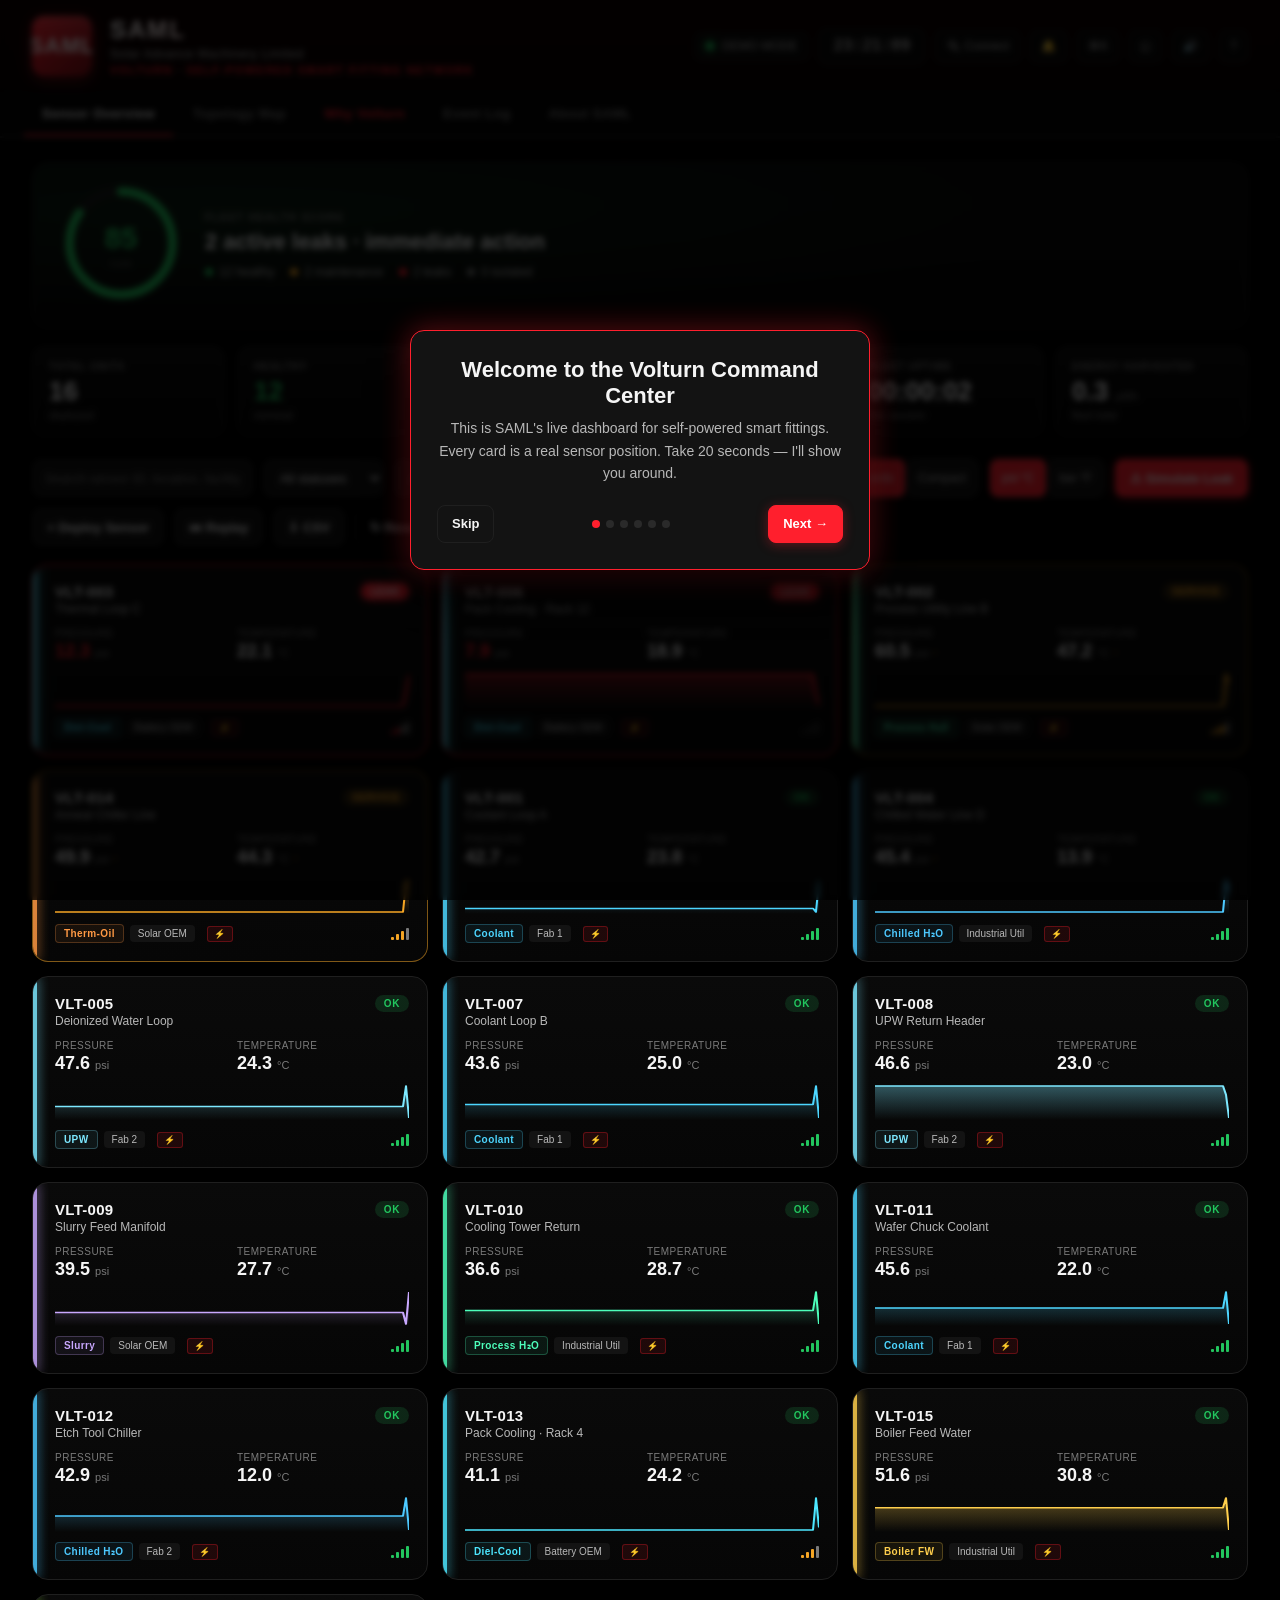
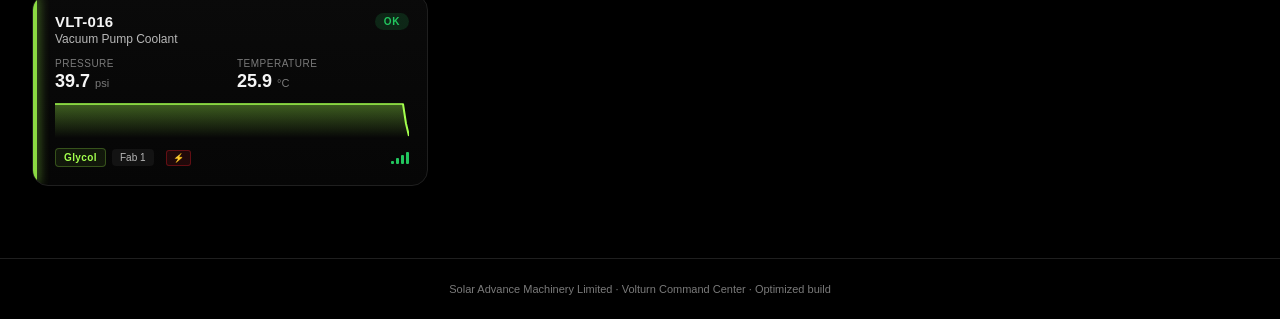
==== commit fcbc10ad: "Add six new features: health score, flow rate, prediction, BLE decoder, ROI, compliance Fleet Health" ====
--- a/index.html
+++ b/index.html
@@ -138,6 +138,25 @@
 
   main { padding: 24px 32px 40px; max-width: 1500px; margin: 0 auto; position: relative; z-index: 1; }
 
+  /* ===== Fleet Health hero ===== */
+  .health-hero {
+    display: flex; align-items: center; gap: 24px;
+    background:
+      radial-gradient(ellipse at 15% 30%, rgba(34,197,94,0.1), transparent 60%),
+      linear-gradient(180deg, var(--panel) 0%, #060606 100%);
+    border: 1px solid var(--border);
+    border-radius: 16px; padding: 20px 28px; margin-bottom: 18px;
+    box-shadow: 0 8px 24px rgba(0,0,0,0.35);
+  }
+  .health-hero.warn  { border-color: rgba(245,165,36,0.4); background: radial-gradient(ellipse at 15% 30%, rgba(245,165,36,0.12), transparent 60%), linear-gradient(180deg, var(--panel), #060606); }
+  .health-hero.danger { border-color: var(--danger); background: radial-gradient(ellipse at 15% 30%, rgba(255,31,45,0.18), transparent 60%), linear-gradient(180deg, var(--panel), #060606); box-shadow: 0 8px 32px var(--danger-glow); }
+  .health-info { flex: 1; }
+  .health-label { font-size: 10px; color: var(--muted); text-transform: uppercase; letter-spacing: 1.5px; font-weight: 700; }
+  .health-title { font-size: 22px; font-weight: 700; margin-top: 6px; }
+  .health-breakdown { display: flex; gap: 16px; margin-top: 10px; flex-wrap: wrap; font-size: 12px; color: var(--text-dim); }
+  .health-breakdown span { display: inline-flex; align-items: center; gap: 6px; }
+  .health-breakdown i { width: 8px; height: 8px; border-radius: 50%; display: inline-block; }
+
   /* ===== KPI row ===== */
   .kpis {
     display: grid; grid-template-columns: repeat(6, minmax(0, 1fr));
@@ -691,6 +710,21 @@
 <main>
   <!-- OVERVIEW -->
   <section id="overview-view">
+    <div class="health-hero" id="health-hero">
+      <div class="health-score">
+        <svg viewBox="0 0 140 140" style="width:120px;height:120px">
+          <circle cx="70" cy="70" r="60" fill="none" stroke="#1a1a1a" stroke-width="10"/>
+          <circle id="health-arc" cx="70" cy="70" r="60" fill="none" stroke="#22c55e" stroke-width="10" stroke-linecap="round" stroke-dasharray="377" stroke-dashoffset="0" transform="rotate(-90 70 70)"/>
+          <text id="health-num" x="70" y="76" text-anchor="middle" fill="#f5f5f5" font-size="34" font-weight="800">100</text>
+          <text x="70" y="98" text-anchor="middle" fill="#7a7a7a" font-size="10" letter-spacing="2">/100</text>
+        </svg>
+      </div>
+      <div class="health-info">
+        <div class="health-label">FLEET HEALTH SCORE</div>
+        <div class="health-title" id="health-title">All systems nominal</div>
+        <div class="health-breakdown" id="health-breakdown"></div>
+      </div>
+    </div>
     <div class="kpis">
       <div class="kpi"><label>Total Units</label><span class="val" id="k-total">0</span><small>deployed</small></div>
       <div class="kpi ok"><label>Healthy</label><span class="val" id="k-ok">0</span><small>nominal</small></div>
@@ -893,6 +927,53 @@
       <div id="fluid-palette" style="display:grid;grid-template-columns:repeat(auto-fit,minmax(210px,1fr));gap:10px;margin-top:10px"></div>
     </div>
 
+    <div class="why-diagram-wrap" style="margin-bottom:24px">
+      <h3>ROI Calculator</h3>
+      <p>Change the inputs to see savings against a wired-IoT retrofit.</p>
+      <div style="display:grid;grid-template-columns:repeat(auto-fit,minmax(180px,1fr));gap:14px;margin-top:14px">
+        <div>
+          <label style="font-size:11px;color:var(--muted);text-transform:uppercase;letter-spacing:0.6px">Fleet size</label>
+          <input id="roi-fleet" type="number" value="16" min="1" style="width:100%;margin-top:4px">
+        </div>
+        <div>
+          <label style="font-size:11px;color:var(--muted);text-transform:uppercase;letter-spacing:0.6px">Wired install $ / unit</label>
+          <input id="roi-wired" type="number" value="2200" min="0" style="width:100%;margin-top:4px">
+        </div>
+        <div>
+          <label style="font-size:11px;color:var(--muted);text-transform:uppercase;letter-spacing:0.6px">Battery install $ / unit</label>
+          <input id="roi-batt" type="number" value="450" min="0" style="width:100%;margin-top:4px">
+        </div>
+        <div>
+          <label style="font-size:11px;color:var(--muted);text-transform:uppercase;letter-spacing:0.6px">Volturn $ / unit</label>
+          <input id="roi-vol" type="number" value="180" min="0" style="width:100%;margin-top:4px">
+        </div>
+        <div>
+          <label style="font-size:11px;color:var(--muted);text-transform:uppercase;letter-spacing:0.6px">Battery swaps / yr / unit</label>
+          <input id="roi-swaps" type="number" value="2" min="0" style="width:100%;margin-top:4px">
+        </div>
+        <div>
+          <label style="font-size:11px;color:var(--muted);text-transform:uppercase;letter-spacing:0.6px">Years operational</label>
+          <input id="roi-years" type="number" value="5" min="1" style="width:100%;margin-top:4px">
+        </div>
+      </div>
+      <div id="roi-out" style="margin-top:20px;padding:16px 20px;border-radius:12px;background:rgba(34,197,94,0.06);border:1px solid rgba(34,197,94,0.35);font-size:14px;color:var(--text-dim)">
+        <div style="font-size:11px;color:var(--muted);text-transform:uppercase;letter-spacing:1px">Estimated savings over the period</div>
+        <div style="margin-top:6px;font-size:28px;font-weight:800;color:var(--ok)" id="roi-total">$0</div>
+        <div style="margin-top:6px;font-size:12px;color:var(--muted)" id="roi-detail">vs wired retrofit &middot; vs battery-powered IoT</div>
+      </div>
+    </div>
+
+    <div class="why-diagram-wrap" style="margin-bottom:24px">
+      <h3>Compliance &amp; Certifications</h3>
+      <p>Volturn V1 is designed and tested against the following industry standards.</p>
+      <div style="display:flex;gap:10px;flex-wrap:wrap;margin-top:14px">
+        ${["NSF-61 potable-water contact","ISO 9001:2015","IP67 dust/water","ATEX Zone 2","CE","RoHS-3","REACH","FCC Part 15","IEC 61010"].map(c => `
+          <span style="display:inline-flex;align-items:center;gap:6px;padding:8px 14px;background:linear-gradient(180deg,#131313,#080808);border:1px solid var(--danger);border-radius:8px;color:var(--text);font-size:12px;font-weight:600;box-shadow:0 0 12px rgba(255,31,45,0.15)">
+            <span style="color:var(--danger)">&#10003;</span>${esc(c)}
+          </span>`).join("")}
+      </div>
+    </div>
+
     <div class="why-compare">
       <h3>Volturn vs the alternatives</h3>
       <table>
@@ -1153,14 +1234,41 @@
 
 /* -------- KPI helpers with tween -------- */
 function updateKPIs() {
-  let ok = 0, warn = 0, danger = 0;
+  let ok = 0, warn = 0, danger = 0, isolated = 0;
   sensors.forEach(s => {
+    if (s.isolated) isolated++;
     if (s.status === "danger") danger++;
     else if (s.status === "warn") warn++;
     else ok++;
   });
   kpiTweenTargets = { ok, warn, danger, total: sensors.length };
   $("k-total").textContent = sensors.length;
+
+  // Fleet Health Score: 100 - weighted deductions
+  const total = sensors.length || 1;
+  const deduction = Math.min(100, (danger * 18 + warn * 6 + isolated * 8) / total * 100 / 20);
+  const score = Math.max(0, Math.round(100 - deduction));
+  const arc = 377 * (1 - score / 100);
+  const arcEl = $("health-arc"), numEl = $("health-num"), heroEl = $("health-hero"),
+        titleEl = $("health-title"), breakEl = $("health-breakdown");
+  if (arcEl) {
+    arcEl.setAttribute("stroke-dashoffset", arc);
+    const c = score >= 85 ? "#22c55e" : score >= 60 ? "#f5a524" : "#ff1f2d";
+    arcEl.setAttribute("stroke", c);
+    numEl.setAttribute("fill", c);
+    numEl.textContent = score;
+    heroEl.classList.remove("warn", "danger");
+    if (score < 60) heroEl.classList.add("danger");
+    else if (score < 85) heroEl.classList.add("warn");
+    titleEl.textContent = danger > 0
+      ? `${danger} active leak${danger>1?'s':''} · immediate action`
+      : (warn > 0 ? `${warn} unit${warn>1?'s':''} need service` : "All systems nominal");
+    breakEl.innerHTML = `
+      <span><i style="background:var(--ok)"></i>${ok} healthy</span>
+      <span><i style="background:var(--warn)"></i>${warn} maintenance</span>
+      <span><i style="background:var(--danger)"></i>${danger} leaks</span>
+      <span><i style="background:var(--muted)"></i>${isolated} isolated</span>`;
+  }
 
   const secs = Math.floor((now() - sessionStart) / 1000);
   const h = Math.floor(secs / 3600);
@@ -1516,6 +1624,56 @@
   ctx.fillText(`${hist.length} samples · rolling μ±2σ · last ${valFmt(hist[hist.length-1])} ${valUnit}`, padL, h - 6);
 }
 
+/* -------- Flow rate estimation --------
+   Very rough: for 1/2" NPT (~12.7 mm ID) at rated pressure ≈ 30 L/min for water,
+   scaled by sqrt(P/Pnom) and adjusted by liquid viscosity factor. */
+const viscosityFactor = { chilled_water: 1, process_coolant: 0.95, di_water: 1, glycol: 0.7, process_water: 0.98, slurry: 0.55, dielectric: 0.85, thermal_oil: 0.5, boiler_feed: 0.9 };
+function flowLpm(s) {
+  if (s.isolated || s.pressure <= 0.1) return 0;
+  const nomP = (s.liquidObj.idealP[0] + s.liquidObj.idealP[1]) / 2;
+  const vf = viscosityFactor[s.liquid] || 0.9;
+  return Math.max(0, Math.sqrt(Math.max(0, s.pressure) / nomP) * 30 * vf * (s.leak ? 0.15 : 1));
+}
+
+/* -------- Predictive maintenance --------
+   Fit a linear trend to the last N samples; project when the value would cross
+   the nominal band. Returns a human string. */
+function predictFailure(s) {
+  const n = Math.min(60, s.pHist.length);
+  if (n < 20) return { days: null, text: "Insufficient data" };
+  const slice = s.pHist.slice(-n);
+  const mean = slice.reduce((a,b) => a+b, 0) / n;
+  let num = 0, den = 0;
+  for (let i = 0; i < n; i++) { num += (i - n/2) * (slice[i] - mean); den += (i - n/2) ** 2; }
+  const slopePerTick = num / den; // psi per second
+  const [lo, hi] = s.pressureNominal;
+  if (Math.abs(slopePerTick) < 0.0005) return { days: null, text: "Stable — no failure projected" };
+  const cur = slice[slice.length - 1];
+  const target = slopePerTick > 0 ? hi : lo;
+  const ticksToHit = Math.max(0, (target - cur) / slopePerTick);
+  const days = ticksToHit * TICK_MS / 86400000;
+  if (days > 3650 || days < 0) return { days: null, text: "Stable — no near-term risk" };
+  const label = days < 1 ? `${(days*24).toFixed(1)} h` : `${days.toFixed(1)} d`;
+  return { days, text: `Projected ${slopePerTick > 0 ? 'over-range' : 'under-range'} in ${label}` };
+}
+
+/* -------- BLE ADV packet inspector -------- */
+function blePacket(s) {
+  const p = Math.round(s.pressure * 10); // psi × 10
+  const t = Math.round((s.temperature + 40) * 10); // °C offset+scale
+  const h = Math.round(s.harvestUw);
+  const rssiByte = (256 + s.rssi) & 0xff;
+  const flags = (s.leak ? 0x01 : 0) | (s.isolated ? 0x02 : 0) | (s.acknowledged ? 0x04 : 0);
+  const hex = (n, w = 2) => n.toString(16).toUpperCase().padStart(w, "0");
+  const bytes = [
+    ["02 01 06",                         "Flags — LE General Discoverable, BR/EDR not supported"],
+    ["11 07 " + s.id.split("-")[1] + " 00 00 00 00 00 00 00 00 00 00 00 00 00 00 00", "128-bit Service UUID (SAML Volturn)"],
+    [`0D FF 53 41 4D 4C ${hex((p>>8)&0xff)} ${hex(p&0xff)} ${hex((t>>8)&0xff)} ${hex(t&0xff)} ${hex(h)} ${hex(rssiByte)} ${hex(flags)}`,
+     `Manufacturer data — "SAML" + pressure_x10=${p} + temp_offset_x10=${t} + µW=${h} + rssi=${rssiByte} + flags=0x${hex(flags)}`],
+  ];
+  return `<pre style="margin:0;font-family:'SF Mono',Menlo,monospace;font-size:11px;line-height:1.6;color:#7de8ff">${bytes.map(([b, note]) => `<span style="color:#f5f5f5">${b}</span>  <span style="color:#7a7a7a"># ${esc(note)}</span>`).join("\n")}</pre>`;
+}
+
 /* -------- Detail rendering -------- */
 function renderDetail(id) {
   const s = sensors.find(x => x.id === id);
@@ -1581,12 +1739,23 @@
               <div class="bigm-range">Nominal ${tDisp(s.tempNominal[0])}&ndash;${tDisp(s.tempNominal[1])} ${tUnit()}</div>
             </div>
             <div>
-              <div class="bigm-label">Leak Sensor</div>
-              <div class="bigm-val ${s.leak ? 'danger' : ''}" style="font-size:20px">${s.leak ? 'LEAK DETECTED' : 'No Leak'}</div>
+              <div class="bigm-label">Flow Rate (estimated)</div>
+              <div class="bigm-val" style="font-size:22px" id="d-flow">${flowLpm(s).toFixed(1)}<span class="bigm-unit">L/min</span></div>
+              <div class="bigm-range">from ΔP × pipe cross-section</div>
             </div>
             <div>
               <div class="bigm-label">Energy Harvesting</div>
-              <div class="bigm-val" style="font-size:20px" id="d-harvest">${Math.round(s.harvestUw)} <span class="bigm-unit">µW</span></div>
+              <div class="bigm-val" style="font-size:22px" id="d-harvest">${Math.round(s.harvestUw)} <span class="bigm-unit">µW</span></div>
+              <div class="bigm-range">${s.isolated ? 'Line closed' : 'Powering onboard MCU + BLE'}</div>
+            </div>
+            <div>
+              <div class="bigm-label">Leak Sensor</div>
+              <div class="bigm-val ${s.leak ? 'danger' : ''}" style="font-size:18px">${s.leak ? 'LEAK DETECTED' : 'No Leak'}</div>
+            </div>
+            <div>
+              <div class="bigm-label">Predictive Maintenance</div>
+              <div class="bigm-val" style="font-size:14px;font-weight:500;color:var(--text-dim)" id="d-predict">${esc(predictFailure(s).text)}</div>
+              <div class="bigm-range">Rolling 60-sample linear projection</div>
             </div>
           </div>
           <div class="gauge-fit-wrap">
@@ -1597,6 +1766,11 @@
           <canvas class="detail-chart-canvas" id="d-chart-p"></canvas>
           <h3 style="margin-top:16px">Temperature History &middot; anomaly-detection band</h3>
           <canvas class="detail-chart-canvas" id="d-chart-t"></canvas>
+          <details style="margin-top:18px;background:#030303;border:1px solid var(--border);border-radius:8px;padding:12px 16px">
+            <summary style="cursor:pointer;color:var(--text-dim);font-size:12px;text-transform:uppercase;letter-spacing:0.8px;font-weight:700">BLE ADV Packet · live decoder</summary>
+            <div style="margin-top:12px" id="d-ble">${blePacket(s)}</div>
+            <div style="margin-top:8px;font-size:11px;color:var(--muted)">Broadcast at 1 Hz on 2.4 GHz. Every metric on this page reconstructs from a 27-byte payload.</div>
+          </details>
         </div>
       </div>
 
@@ -1689,10 +1863,14 @@
   if (!currentDetailId) return;
   const s = sensors.find(x => x.id === currentDetailId);
   if (!s) return;
-  const dp = $("d-pressure"), dt = $("d-temp"), dh = $("d-harvest"), dg = $("d-gauge");
+  const dp = $("d-pressure"), dt = $("d-temp"), dh = $("d-harvest"), dg = $("d-gauge"),
+        df = $("d-flow"), dpr = $("d-predict"), dble = $("d-ble");
   if (dp) dp.innerHTML = `${pDisp(s.pressure)}<span class="bigm-unit">${pUnit()}</span>`;
   if (dt) dt.innerHTML = `${tDisp(s.temperature)}<span class="bigm-unit">${tUnit()}</span>`;
   if (dh) dh.innerHTML = `${Math.round(s.harvestUw)} <span class="bigm-unit">µW</span>`;
+  if (df) df.innerHTML = `${flowLpm(s).toFixed(1)}<span class="bigm-unit">L/min</span>`;
+  if (dpr) dpr.textContent = predictFailure(s).text;
+  if (dble) dble.innerHTML = blePacket(s);
   if (dg) {
     const gaugeColor = s.status === "danger" ? "#ff1f2d" : (s.status === "warn" ? "#f5a524" : "#22c55e");
     dg.innerHTML = gaugeSVG(s.pressure, 0, 80, gaugeColor);
@@ -1796,6 +1974,7 @@
   const totalUw = sensors.reduce((acc, x) => acc + x.harvestUw, 0);
   const el = $("wy-mw");
   if (el) el.textContent = Math.round(totalUw) + " µW";
+  updateROI();
   const pal = $("fluid-palette");
   if (pal && !pal.dataset.built) {
     pal.dataset.built = "1";
@@ -1833,6 +2012,26 @@
 $("filter").addEventListener("change", (e) => { filterStatus = e.target.value; renderGrid(); });
 $("facility-filter").addEventListener("change", (e) => { filterFacility = e.target.value; renderGrid(); });
 $("liquid-filter").addEventListener("change", (e) => { filterLiquid = e.target.value; renderGrid(); });
+
+function updateROI() {
+  if (!$("roi-fleet")) return;
+  const n = +$("roi-fleet").value || 0;
+  const wired = +$("roi-wired").value || 0;
+  const batt = +$("roi-batt").value || 0;
+  const vol = +$("roi-vol").value || 0;
+  const swaps = +$("roi-swaps").value || 0;
+  const years = +$("roi-years").value || 0;
+  const battOngoing = swaps * 25 * years; // $25 per swap (battery + labor)
+  const savedVsWired = n * (wired - vol);
+  const savedVsBatt  = n * ((batt - vol) + battOngoing);
+  const total = savedVsWired + savedVsBatt;
+  const fmt$ = (v) => "$" + Math.max(0, Math.round(v)).toLocaleString();
+  $("roi-total").textContent = fmt$(total);
+  $("roi-detail").textContent = `${fmt$(savedVsWired)} saved vs wired · ${fmt$(savedVsBatt)} saved vs battery-powered (over ${years} yr)`;
+}
+["roi-fleet","roi-wired","roi-batt","roi-vol","roi-swaps","roi-years"].forEach(id => {
+  document.addEventListener("input", (e) => { if (e.target.id === id) updateROI(); });
+});
 $("sort").addEventListener("change", (e) => { sortKey = e.target.value; renderGrid(); savePrefs(); });
 document.querySelectorAll("[data-view]").forEach(b => b.addEventListener("click", () => {
   viewMode = b.dataset.view;
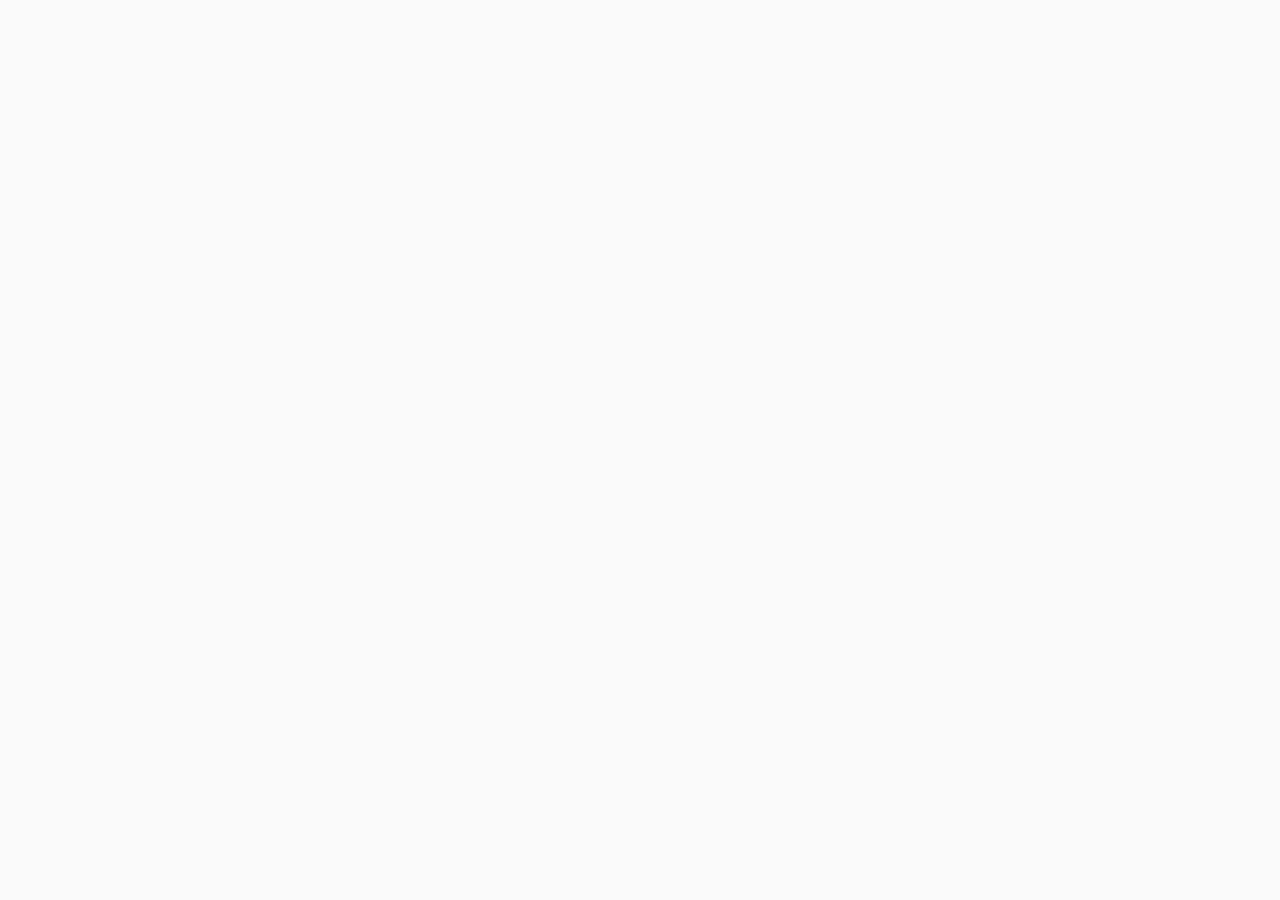
==== commit 5de1969d: "Deploy residency calculator frontend as the DEMO site Replaces the placeholder index..html (double-d" ====
--- a/index.html
+++ b/index.html
@@ -1,2582 +1,94 @@
-<!DOCTYPE html>
+<!doctype html>
 <html lang="en">
-<head>
-<meta charset="UTF-8" />
-<meta name="viewport" content="width=device-width, initial-scale=1.0, viewport-fit=cover" />
-<meta name="theme-color" content="#000000" />
-<meta name="apple-mobile-web-app-capable" content="yes" />
-<meta name="apple-mobile-web-app-status-bar-style" content="black-translucent" />
-<meta name="apple-mobile-web-app-title" content="Volturn" />
-<title>SAML — Volturn Command Center</title>
-<link rel="manifest" href='data:application/manifest+json;charset=utf-8,{"name":"SAML Volturn Command Center","short_name":"Volturn","start_url":".","display":"standalone","background_color":"%23000000","theme_color":"%23ff1f2d","icons":[{"src":"data:image/svg+xml;utf8,<svg xmlns=%22http://www.w3.org/2000/svg%22 viewBox=%220 0 192 192%22><rect width=%22192%22 height=%22192%22 rx=%2232%22 fill=%22%23ff1f2d%22/><text x=%2296%22 y=%22120%22 font-family=%22Arial,sans-serif%22 font-weight=%22900%22 font-size=%2260%22 fill=%22white%22 text-anchor=%22middle%22>SAML</text></svg>","sizes":"192x192","type":"image/svg+xml"}]}' />
-<style>
-  :root {
-    --bg: #000;
-    --panel: #0a0a0a;
-    --panel-2: #131313;
-    --panel-3: #1a1a1a;
-    --border: #1f1f1f;
-    --border-2: #2a2a2a;
-    --text: #f5f5f5;
-    --text-dim: #b8b8b8;
-    --muted: #7a7a7a;
-    --ok: #22c55e;
-    --warn: #f5a524;
-    --danger: #ff1f2d;
-    --danger-2: #ff4d5a;
-    --danger-glow: rgba(255, 31, 45, 0.45);
-    --accent: #ff1f2d;
-  }
-  * { box-sizing: border-box; -webkit-tap-highlight-color: transparent; }
-  html, body {
-    margin: 0; padding: 0;
-    background: var(--bg); color: var(--text);
-    font-family: -apple-system, "SF Pro Display", "Segoe UI Variable", "Segoe UI", Helvetica, Arial, sans-serif;
-    min-height: 100vh;
-    -webkit-font-smoothing: antialiased;
-    text-rendering: optimizeLegibility;
-    overflow-x: hidden;
-    position: relative;
-  }
-  /* Ambient grid — cheap, GPU-only */
-  body::before {
-    content: ""; position: fixed; inset: 0;
-    background-image:
-      linear-gradient(rgba(255,31,45,0.03) 1px, transparent 1px),
-      linear-gradient(90deg, rgba(255,31,45,0.03) 1px, transparent 1px);
-    background-size: 48px 48px;
-    pointer-events: none; z-index: 0;
-    mask-image: radial-gradient(ellipse at 50% 0%, black 30%, transparent 80%);
-    -webkit-mask-image: radial-gradient(ellipse at 50% 0%, black 30%, transparent 80%);
-  }
-  body.kiosk .app-bar { display: none; }
-  body.kiosk main { padding-top: 12px; }
-
-  button { font-family: inherit; }
-  input, select, button {
-    font-family: inherit; background: var(--panel-2); color: var(--text);
-    border: 1px solid var(--border); border-radius: 8px; padding: 8px 12px; font-size: 13px;
-    min-height: 38px;
-  }
-  input:focus, select:focus, button:focus-visible { outline: none; border-color: var(--danger); box-shadow: 0 0 0 2px rgba(255,31,45,0.2); }
-
-  /* ===== SAML HERO ===== */
-  .app-bar {
-    background: linear-gradient(180deg, #0f0000 0%, #050505 100%);
-    border-bottom: 1px solid var(--border);
-    position: sticky; top: 0; z-index: 30;
-    contain: layout style;
-    backdrop-filter: blur(10px);
-  }
-  .brand-strip {
-    display: flex; align-items: center; justify-content: space-between;
-    padding: 16px 32px; gap: 20px; flex-wrap: wrap;
-  }
-  .brand-hero { display: flex; align-items: center; gap: 18px; }
-  .brand-logo {
-    width: 60px; height: 60px; border-radius: 12px;
-    background: linear-gradient(135deg, #ff1f2d 0%, #7a0e15 100%);
-    display: flex; align-items: center; justify-content: center;
-    font-weight: 900; font-size: 22px; color: #fff; letter-spacing: 1px;
-    box-shadow: 0 4px 16px rgba(255,31,45,0.35), inset 0 1px 0 rgba(255,255,255,0.15);
-    position: relative; overflow: hidden;
-  }
-  .brand-logo::before {
-    content: ""; position: absolute; inset: 0;
-    background: linear-gradient(180deg, rgba(255,255,255,0.1), transparent 40%);
-  }
-  .brand-name-hero {
-    font-size: 24px; font-weight: 800; letter-spacing: 2px;
-    background: linear-gradient(90deg, #fff 0%, #ff8a8a 100%);
-    -webkit-background-clip: text; background-clip: text;
-    -webkit-text-fill-color: transparent;
-  }
-  .brand-full { color: var(--text-dim); font-size: 12px; margin-top: 3px; letter-spacing: 0.5px; }
-  .brand-product { color: var(--danger); font-size: 11px; font-weight: 700; letter-spacing: 1.5px; text-transform: uppercase; margin-top: 3px; }
-
-  .app-status { display: flex; align-items: center; gap: 10px; font-size: 12px; flex-wrap: wrap; }
-  .clock {
-    font-family: "SF Mono", "JetBrains Mono", Menlo, monospace;
-    font-size: 16px; color: var(--text); font-weight: 500;
-    padding: 8px 14px; border: 1px solid var(--border); border-radius: 8px;
-    background: var(--panel); font-variant-numeric: tabular-nums;
-  }
-  .conn-pill { display: flex; align-items: center; gap: 8px; color: var(--text-dim); padding: 6px 10px; border-radius: 6px; background: var(--panel); border: 1px solid var(--border); }
-  .conn-dot {
-    width: 8px; height: 8px; border-radius: 50%;
-    background: var(--ok); box-shadow: 0 0 8px var(--ok);
-    animation: breathe 2s ease-in-out infinite;
-  }
-  @keyframes breathe { 0%,100% { opacity: 0.4; } 50% { opacity: 1; } }
-
-  .top-btn {
-    background: var(--panel); color: var(--text-dim);
-    border: 1px solid var(--border); padding: 6px 10px; border-radius: 6px;
-    cursor: pointer; font-size: 12px; min-height: 32px;
-    display: inline-flex; align-items: center; gap: 6px;
-  }
-  .top-btn:hover { color: var(--text); border-color: var(--border-2); }
-  .top-btn.on { color: var(--danger); border-color: var(--danger); }
-
-  /* ===== Tabs ===== */
-  .tabs {
-    display: flex; gap: 2px; padding: 0 24px;
-    background: #050505; border-bottom: 1px solid var(--border);
-    overflow-x: auto; scrollbar-width: none;
-  }
-  .tabs::-webkit-scrollbar { display: none; }
-  .tab {
-    background: transparent; color: var(--muted);
-    border: none; padding: 12px 18px; font-size: 13px; font-weight: 600;
-    cursor: pointer; letter-spacing: 0.5px; white-space: nowrap;
-    border-bottom: 2px solid transparent; min-height: 44px;
-    transition: color 0.15s, border-color 0.15s;
-    border-radius: 0;
-  }
-  .tab:hover { color: var(--text-dim); }
-  .tab.active { color: var(--text); border-bottom-color: var(--danger); }
-
-  main { padding: 24px 32px 40px; max-width: 1500px; margin: 0 auto; position: relative; z-index: 1; }
-
-  /* ===== Fleet Health hero ===== */
-  .health-hero {
-    display: flex; align-items: center; gap: 24px;
-    background:
-      radial-gradient(ellipse at 15% 30%, rgba(34,197,94,0.1), transparent 60%),
-      linear-gradient(180deg, var(--panel) 0%, #060606 100%);
-    border: 1px solid var(--border);
-    border-radius: 16px; padding: 20px 28px; margin-bottom: 18px;
-    box-shadow: 0 8px 24px rgba(0,0,0,0.35);
-  }
-  .health-hero.warn  { border-color: rgba(245,165,36,0.4); background: radial-gradient(ellipse at 15% 30%, rgba(245,165,36,0.12), transparent 60%), linear-gradient(180deg, var(--panel), #060606); }
-  .health-hero.danger { border-color: var(--danger); background: radial-gradient(ellipse at 15% 30%, rgba(255,31,45,0.18), transparent 60%), linear-gradient(180deg, var(--panel), #060606); box-shadow: 0 8px 32px var(--danger-glow); }
-  .health-info { flex: 1; }
-  .health-label { font-size: 10px; color: var(--muted); text-transform: uppercase; letter-spacing: 1.5px; font-weight: 700; }
-  .health-title { font-size: 22px; font-weight: 700; margin-top: 6px; }
-  .health-breakdown { display: flex; gap: 16px; margin-top: 10px; flex-wrap: wrap; font-size: 12px; color: var(--text-dim); }
-  .health-breakdown span { display: inline-flex; align-items: center; gap: 6px; }
-  .health-breakdown i { width: 8px; height: 8px; border-radius: 50%; display: inline-block; }
-
-  /* ===== KPI row ===== */
-  .kpis {
-    display: grid; grid-template-columns: repeat(6, minmax(0, 1fr));
-    gap: 12px; margin-bottom: 22px;
-  }
-  @media (max-width: 1100px) { .kpis { grid-template-columns: repeat(3, 1fr); } }
-  @media (max-width: 640px)  { .kpis { grid-template-columns: repeat(2, 1fr); } }
-  .kpi {
-    background: linear-gradient(180deg, var(--panel) 0%, #060606 100%);
-    border: 1px solid var(--border);
-    border-radius: 12px; padding: 14px 16px; contain: layout style paint;
-    position: relative; overflow: hidden;
-  }
-  .kpi::before {
-    content: ""; position: absolute; inset: 0;
-    background: linear-gradient(180deg, rgba(255,255,255,0.02), transparent 40%);
-    pointer-events: none;
-  }
-  .kpi label {
-    display: block; font-size: 10px; color: var(--muted);
-    text-transform: uppercase; letter-spacing: 1px; font-weight: 600;
-  }
-  .kpi span.val { font-size: 26px; font-weight: 700; display: block; margin-top: 4px; font-variant-numeric: tabular-nums; }
-  .kpi.ok    span.val { color: var(--ok); }
-  .kpi.warn  span.val { color: var(--warn); }
-  .kpi.danger span.val { color: var(--danger); text-shadow: 0 0 12px var(--danger-glow); }
-  .kpi small { display: block; font-size: 11px; color: var(--muted); margin-top: 2px; }
-
-  /* ===== Controls ===== */
-  .controls {
-    display: flex; gap: 10px; margin-bottom: 18px; flex-wrap: wrap; align-items: center;
-  }
-  .controls input { flex: 1; min-width: 220px; }
-  .btn {
-    background: var(--panel-2); color: var(--text);
-    border: 1px solid var(--border); border-radius: 8px;
-    padding: 8px 14px; font-size: 13px; font-weight: 600;
-    cursor: pointer; transition: border-color 0.15s, background 0.15s;
-    display: inline-flex; align-items: center; gap: 6px; min-height: 38px;
-  }
-  .btn:hover { border-color: var(--border-2); background: var(--panel-3); }
-  .btn.primary { background: var(--danger); border-color: var(--danger); color: #fff; box-shadow: 0 2px 12px rgba(255,31,45,0.35); }
-  .btn.primary:hover { background: var(--danger-2); }
-  .btn.ghost { background: transparent; }
-  .btn.playing { background: var(--ok); border-color: var(--ok); color: #000; }
-  .btn-group { display: inline-flex; border: 1px solid var(--border); border-radius: 8px; overflow: hidden; }
-  .btn-group button {
-    background: var(--panel-2); border: none; border-right: 1px solid var(--border);
-    padding: 8px 12px; color: var(--text-dim); font-size: 12px; cursor: pointer; min-height: 38px;
-  }
-  .btn-group button:last-child { border-right: none; }
-  .btn-group button.on { background: var(--danger); color: #fff; }
-
-  /* ===== Replay bar ===== */
-  .replay {
-    display: flex; align-items: center; gap: 12px;
-    background: var(--panel); border: 1px solid var(--border);
-    border-radius: 10px; padding: 10px 14px; margin-bottom: 14px;
-  }
-  .replay.hidden { display: none; }
-  .replay button { min-height: 32px; padding: 4px 10px; font-size: 12px; }
-  .replay input[type=range] { flex: 1; accent-color: var(--danger); min-height: 32px; }
-  .replay-info { font-family: monospace; font-size: 12px; color: var(--text-dim); min-width: 130px; text-align: right; }
-
-  /* ===== Grid & Cards ===== */
-  .grid {
-    display: grid; grid-template-columns: repeat(auto-fill, minmax(320px, 1fr));
-    gap: 14px;
-  }
-  .grid.compact { grid-template-columns: 1fr; gap: 6px; }
-  .card {
-    position: relative; background: linear-gradient(180deg, var(--panel) 0%, #060606 100%); border: 1px solid var(--border);
-    border-radius: 16px; padding: 18px 18px 18px 22px; cursor: pointer;
-    transition: transform 0.2s ease, border-color 0.2s ease, box-shadow 0.2s ease;
-    contain: layout style paint; overflow: hidden;
-  }
-  .card::before {
-    content: ""; position: absolute; left: 0; top: 0; bottom: 0;
-    width: 4px; background: var(--liq-color, var(--muted));
-    box-shadow: 0 0 12px var(--liq-color, transparent);
-    opacity: 0.85;
-  }
-  .card:hover { transform: translateY(-3px); border-color: var(--border-2); box-shadow: 0 10px 30px rgba(0,0,0,0.4); }
-  .card.isolated { opacity: 0.65; filter: saturate(0.4); }
-  .card.isolated::before { background: var(--muted); box-shadow: none; }
-  .card:active { transform: translateY(0); }
-  .card.danger { border-color: var(--danger); }
-  .card.danger::after {
-    content: ""; position: absolute; inset: -1px; border-radius: 14px;
-    box-shadow: 0 0 24px var(--danger-glow), inset 0 0 0 1px var(--danger); pointer-events: none;
-    animation: pulse 2s ease-in-out infinite; will-change: opacity;
-  }
-  .card.warn { border-color: rgba(245,165,36,0.5); }
-  @keyframes pulse { 0%,100% { opacity: 0.4; } 50% { opacity: 1; } }
-  @media (prefers-reduced-motion: reduce) {
-    .card.danger::after { animation: none; opacity: 0.7; }
-    .card, .btn, .tab { transition: none; }
-    .conn-dot { animation: none; }
-  }
-
-  .card-hd { display: flex; justify-content: space-between; align-items: flex-start; margin-bottom: 8px; gap: 10px; }
-  .card-title { font-weight: 700; font-size: 15px; letter-spacing: 0.3px; }
-  .card-loc { color: var(--text-dim); font-size: 12px; margin-top: 2px; }
-  .badge {
-    padding: 3px 9px; border-radius: 999px;
-    font-size: 10px; font-weight: 700; text-transform: uppercase; letter-spacing: 0.6px;
-    white-space: nowrap;
-  }
-  .badge.ok     { background: rgba(34,197,94,0.15);  color: var(--ok); }
-  .badge.warn   { background: rgba(245,165,36,0.15); color: var(--warn); }
-  .badge.danger { background: var(--danger); color: #fff; box-shadow: 0 0 8px var(--danger-glow); }
-
-  .card-metrics { display: grid; grid-template-columns: 1fr 1fr; gap: 10px; margin-top: 12px; }
-  .mlabel { font-size: 10px; color: var(--muted); text-transform: uppercase; letter-spacing: 0.5px; }
-  .mval { font-size: 18px; font-weight: 600; margin-top: 2px; font-variant-numeric: tabular-nums; }
-  .mval.danger { color: var(--danger); }
-  .mval.warn   { color: var(--warn); }
-  .munit { color: var(--muted); font-size: 11px; font-weight: 400; }
-  .trend { display: inline-block; margin-left: 4px; font-size: 10px; vertical-align: middle; }
-  .trend.up   { color: var(--warn); }
-  .trend.down { color: var(--ok); }
-
-  .spark { width: 100%; height: 36px; margin-top: 10px; display: block; }
-
-  .card-foot { display: flex; justify-content: space-between; align-items: center; margin-top: 10px; }
-  .facility-tag {
-    display: inline-block; font-size: 10px; color: var(--text-dim);
-    background: var(--panel-2); padding: 3px 8px; border-radius: 4px;
-  }
-  .liq-tag {
-    display: inline-block; font-size: 10px; font-weight: 700; letter-spacing: 0.4px;
-    padding: 3px 8px; border-radius: 4px; border: 1px solid;
-  }
-  .rssi { display: inline-flex; align-items: flex-end; gap: 2px; height: 12px; }
-  .rssi span { width: 3px; background: var(--muted); border-radius: 1px; }
-  .rssi span:nth-child(1) { height: 3px; }
-  .rssi span:nth-child(2) { height: 6px; }
-  .rssi span:nth-child(3) { height: 9px; }
-  .rssi span:nth-child(4) { height: 12px; }
-  .rssi.strong span { background: var(--ok); }
-  .rssi.medium span:nth-child(-n+3) { background: var(--warn); }
-  .rssi.weak span:nth-child(-n+2) { background: var(--danger); }
-  .rssi.dead span { background: var(--muted); opacity: 0.3; }
-
-  /* Compact list row */
-  .card.row { padding: 10px 16px; border-radius: 10px; }
-  .card.row .card-hd { margin-bottom: 0; align-items: center; }
-  .card.row .spark, .card.row .card-metrics, .card.row .card-foot { display: none; }
-  .card.row::after { border-radius: 10px; }
-  .card.row .row-inline {
-    display: flex; align-items: center; gap: 18px; font-size: 12px; color: var(--text-dim); font-variant-numeric: tabular-nums;
-  }
-
-  /* ===== Detail ===== */
-  .hidden { display: none !important; }
-  .back-btn {
-    background: transparent; color: var(--text-dim); border: 1px solid var(--border);
-    padding: 8px 14px; border-radius: 8px; cursor: pointer; font-size: 13px; margin-bottom: 20px;
-  }
-  .back-btn:hover { color: var(--text); border-color: var(--border-2); }
-
-  .detail-hd { display: flex; justify-content: space-between; align-items: flex-start; gap: 16px; margin-bottom: 20px; flex-wrap: wrap; }
-  .detail-title { font-size: 28px; margin: 0; letter-spacing: -0.5px; }
-  .detail-sub { color: var(--text-dim); margin-top: 4px; font-size: 13px; }
-
-  .status-banner {
-    position: relative; padding: 18px 22px; border-radius: 12px; margin-bottom: 22px;
-    display: flex; align-items: center; gap: 16px; contain: layout style paint;
-  }
-  .status-banner.ok     { background: rgba(34,197,94,0.08);  border: 1px solid rgba(34,197,94,0.3); }
-  .status-banner.warn   { background: rgba(245,165,36,0.08); border: 1px solid rgba(245,165,36,0.3); }
-  .status-banner.danger { background: rgba(255,31,45,0.12);  border: 1px solid var(--danger); }
-  .status-banner.danger::after {
-    content: ""; position: absolute; inset: -1px; border-radius: 12px;
-    box-shadow: 0 0 28px var(--danger-glow); pointer-events: none;
-    animation: pulse 2s ease-in-out infinite; will-change: opacity;
-  }
-  .status-icon {
-    width: 46px; height: 46px; border-radius: 50%;
-    display: flex; align-items: center; justify-content: center;
-    font-size: 20px; font-weight: 800; flex-shrink: 0;
-  }
-  .status-icon.ok { background: var(--ok); color: #000; }
-  .status-icon.warn { background: var(--warn); color: #000; }
-  .status-icon.danger { background: var(--danger); color: #fff; }
-  .status-txt-main { font-size: 17px; font-weight: 700; }
-  .status-txt-sub  { color: var(--text-dim); font-size: 13px; margin-top: 2px; }
-  .banner-actions { margin-left: auto; display: flex; gap: 8px; flex-wrap: wrap; }
-
-  .detail-grid { display: grid; grid-template-columns: 2fr 1fr; gap: 20px; }
-  @media (max-width: 960px) { .detail-grid { grid-template-columns: 1fr; } }
-  .panel {
-    background: linear-gradient(180deg, var(--panel) 0%, #060606 100%);
-    border: 1px solid var(--border);
-    border-radius: 16px; padding: 22px; contain: layout style;
-    box-shadow: 0 6px 20px rgba(0,0,0,0.35), inset 0 1px 0 rgba(255,255,255,0.02);
-  }
-  .liquid-panel { position: relative; }
-  .liquid-panel::before {
-    content: ""; position: absolute; top: 0; right: 0;
-    width: 80px; height: 80px; border-radius: 0 16px 0 100%;
-    background: radial-gradient(circle at top right, currentColor, transparent 70%);
-    opacity: 0.04; pointer-events: none;
-  }
-  .panel h3 {
-    margin: 0 0 14px 0; font-size: 12px; text-transform: uppercase;
-    letter-spacing: 0.8px; color: var(--muted); font-weight: 700;
-  }
-  .metric-grid { display: grid; grid-template-columns: repeat(2, 1fr); gap: 18px; }
-  .bigm-label { font-size: 11px; color: var(--muted); text-transform: uppercase; letter-spacing: 0.6px; }
-  .bigm-val   { font-size: 32px; font-weight: 700; margin-top: 4px; font-variant-numeric: tabular-nums; }
-  .bigm-val.danger { color: var(--danger); }
-  .bigm-val.warn   { color: var(--warn); }
-  .bigm-unit  { color: var(--muted); font-size: 15px; font-weight: 400; margin-left: 4px; }
-  .bigm-range { font-size: 11px; color: var(--muted); margin-top: 4px; }
-
-  .gauge-fit-wrap { display: grid; grid-template-columns: 160px 1fr; gap: 20px; margin-top: 16px; padding-top: 16px; border-top: 1px solid var(--border); align-items: center; }
-  .gauge { width: 160px; height: 100px; flex-shrink: 0; }
-  .fitting-viz { width: 100%; max-height: 220px; }
-
-  .detail-chart-canvas { width: 100%; height: 220px; margin-top: 14px; display: block; background: #030303; border-radius: 8px; border: 1px solid var(--border); }
-
-  .maintenance-list { list-style: none; padding: 0; margin: 0; }
-  .maintenance-list li {
-    padding: 10px 0; border-bottom: 1px solid var(--border);
-    display: flex; justify-content: space-between; gap: 12px; font-size: 13px;
-  }
-  .maintenance-list li:last-child { border-bottom: none; }
-  .mnt-label { color: var(--muted); }
-  .mnt-val.warn   { color: var(--warn); font-weight: 600; }
-  .mnt-val.danger { color: var(--danger); font-weight: 600; }
-
-  .event-timeline { list-style: none; padding: 0; margin: 0; max-height: 280px; overflow-y: auto; }
-  .event-timeline li {
-    padding: 8px 0; border-bottom: 1px solid var(--border);
-    font-size: 12px; display: grid; grid-template-columns: 80px 12px 1fr; gap: 8px; align-items: start;
-  }
-  .event-timeline li:last-child { border-bottom: none; }
-  .ev-time { color: var(--muted); font-family: monospace; }
-  .ev-marker { width: 8px; height: 8px; border-radius: 50%; margin-top: 4px; background: var(--muted); }
-  .ev-marker.danger { background: var(--danger); box-shadow: 0 0 6px var(--danger); }
-  .ev-marker.warn { background: var(--warn); }
-  .ev-marker.ok { background: var(--ok); }
-
-  /* ===== Event log ===== */
-  .event-log {
-    background: var(--panel); border: 1px solid var(--border);
-    border-radius: 14px; padding: 22px;
-  }
-  .event-log h2 { margin-top: 0; font-size: 20px; }
-  .ev-list-full { max-height: 70vh; overflow-y: auto; }
-
-  /* ===== Topology ===== */
-  .topology-wrap {
-    background: linear-gradient(180deg, #050505 0%, #000 100%);
-    border: 1px solid var(--border);
-    border-radius: 14px; padding: 20px;
-  }
-  .topology-svg { width: 100%; height: auto; display: block; max-width: 100%; }
-  .topo-legend { display: flex; gap: 16px; margin-top: 12px; flex-wrap: wrap; font-size: 12px; color: var(--text-dim); }
-  .topo-legend span { display: inline-flex; align-items: center; gap: 6px; }
-  .topo-legend i { width: 10px; height: 10px; border-radius: 50%; display: inline-block; }
-
-  /* ===== About ===== */
-  .about-hero {
-    background:
-      radial-gradient(ellipse at 20% 30%, rgba(255,31,45,0.2), transparent 60%),
-      linear-gradient(135deg, #0a0000, #050505);
-    border: 1px solid var(--border); border-radius: 16px;
-    padding: 48px 40px; text-align: center; margin-bottom: 22px;
-  }
-  .about-hero h1 {
-    font-size: 38px; margin: 0 0 8px; letter-spacing: -0.5px;
-    background: linear-gradient(90deg, #fff, #ff8a8a);
-    -webkit-background-clip: text; background-clip: text;
-    -webkit-text-fill-color: transparent;
-  }
-  .about-hero p { color: var(--text-dim); margin: 0; font-size: 14px; }
-  .about-grid { display: grid; grid-template-columns: repeat(auto-fit, minmax(280px, 1fr)); gap: 16px; }
-  .about-panel { background: var(--panel); border: 1px solid var(--border); border-radius: 14px; padding: 22px; }
-  .about-panel h3 { color: var(--danger); font-size: 12px; letter-spacing: 1px; margin: 0 0 10px; text-transform: uppercase; }
-  .about-panel p { line-height: 1.6; font-size: 14px; margin: 0; color: var(--text-dim); }
-
-  /* ===== Why Volturn ===== */
-  .why-hero {
-    position: relative;
-    background:
-      radial-gradient(ellipse at 30% 20%, rgba(255,31,45,0.28), transparent 55%),
-      radial-gradient(ellipse at 80% 80%, rgba(34,197,94,0.15), transparent 50%),
-      linear-gradient(135deg, #0a0000, #050505);
-    border: 1px solid var(--danger);
-    border-radius: 16px;
-    padding: 52px 40px; text-align: center; margin-bottom: 24px;
-    overflow: hidden;
-  }
-  .why-badge {
-    display: inline-block; padding: 6px 14px;
-    background: var(--danger); color: #fff;
-    font-size: 11px; font-weight: 800; letter-spacing: 2px;
-    border-radius: 4px; margin-bottom: 20px;
-    box-shadow: 0 0 24px var(--danger-glow);
-  }
-  .why-hero h1 {
-    font-size: 40px; margin: 0 0 14px; letter-spacing: -0.5px; line-height: 1.15;
-  }
-  .why-hero h1 em {
-    font-style: normal; color: var(--danger);
-    text-shadow: 0 0 24px var(--danger-glow);
-  }
-  .why-hero p {
-    color: var(--text-dim); font-size: 15px;
-    max-width: 640px; margin: 0 auto; line-height: 1.6;
-  }
-  .why-diagram-wrap {
-    background: var(--panel); border: 1px solid var(--border);
-    border-radius: 14px; padding: 24px; margin-bottom: 24px;
-  }
-  .why-diagram-wrap h3 {
-    margin: 0 0 8px; font-size: 12px; color: var(--muted);
-    text-transform: uppercase; letter-spacing: 1px; font-weight: 700;
-  }
-  .why-diagram-wrap p { color: var(--text-dim); font-size: 13px; margin: 0 0 16px; }
-  .why-diagram { width: 100%; height: auto; display: block; max-width: 100%; }
-  .why-stats {
-    display: grid; grid-template-columns: repeat(4, 1fr);
-    gap: 14px; margin-bottom: 24px;
-  }
-  @media (max-width: 820px) { .why-stats { grid-template-columns: repeat(2, 1fr); } }
-  .why-stat {
-    background: linear-gradient(180deg, var(--panel), #060606);
-    border: 1px solid var(--border); border-radius: 14px;
-    padding: 26px 20px; text-align: center; position: relative; overflow: hidden;
-  }
-  .why-stat::before {
-    content: ""; position: absolute; inset: 0;
-    background: linear-gradient(180deg, rgba(34,197,94,0.06), transparent 40%);
-    pointer-events: none;
-  }
-  .why-stat.live::before { background: linear-gradient(180deg, rgba(255,31,45,0.06), transparent 40%); }
-  .why-stat .big {
-    font-size: 56px; font-weight: 800; line-height: 1;
-    color: var(--ok); text-shadow: 0 0 28px rgba(34,197,94,0.45);
-    font-variant-numeric: tabular-nums;
-  }
-  .why-stat.live .big { color: var(--danger); text-shadow: 0 0 28px var(--danger-glow); }
-  .why-stat .label { color: var(--text); font-size: 13px; margin-top: 10px; font-weight: 600; }
-  .why-stat .sub { color: var(--muted); font-size: 11px; margin-top: 4px; line-height: 1.5; }
-  .why-compare {
-    background: var(--panel); border: 1px solid var(--border);
-    border-radius: 14px; padding: 24px; overflow-x: auto;
-  }
-  .why-compare h3 {
-    margin: 0 0 16px; font-size: 12px; color: var(--muted);
-    text-transform: uppercase; letter-spacing: 1px; font-weight: 700;
-  }
-  .why-compare table {
-    width: 100%; border-collapse: collapse; font-size: 13px; min-width: 640px;
-  }
-  .why-compare th, .why-compare td {
-    padding: 12px 14px; text-align: left; border-bottom: 1px solid var(--border);
-  }
-  .why-compare th {
-    color: var(--muted); font-weight: 700;
-    text-transform: uppercase; letter-spacing: 0.5px; font-size: 11px;
-  }
-  .why-compare th.vol {
-    color: var(--danger); background: rgba(255,31,45,0.08);
-    border-radius: 6px 6px 0 0;
-  }
-  .why-compare td.vol {
-    background: rgba(255,31,45,0.05); color: var(--text); font-weight: 600;
-  }
-  .why-compare td.warn-cell { color: var(--warn); }
-  .why-compare td.cross { color: var(--danger); }
-
-  /* Small "self-powered" chip on every card */
-  .self-chip {
-    display: inline-flex; align-items: center; gap: 3px;
-    font-size: 9px; font-weight: 700; letter-spacing: 0.8px;
-    color: var(--danger); background: rgba(255,31,45,0.1);
-    padding: 2px 6px; border-radius: 3px; margin-left: 6px;
-    border: 1px solid rgba(255,31,45,0.3);
-  }
-
-  /* ===== Deploy wizard ===== */
-  .deploy-backdrop {
-    position: fixed; inset: 0; background: rgba(0,0,0,0.75);
-    backdrop-filter: blur(6px); z-index: 250;
-    display: flex; justify-content: center; align-items: center; padding: 20px;
-  }
-  .deploy-modal {
-    width: 100%; max-width: 460px;
-    background: linear-gradient(180deg, var(--panel-2) 0%, #060606 100%);
-    border: 1px solid var(--danger); border-radius: 16px;
-    box-shadow: 0 24px 64px rgba(0,0,0,0.7), 0 0 40px var(--danger-glow);
-    overflow: hidden;
-  }
-  .deploy-hd {
-    padding: 20px 24px 6px; border-bottom: 1px solid var(--border);
-    display: flex; justify-content: space-between; align-items: center;
-  }
-  .deploy-hd h2 { margin: 0; font-size: 18px; }
-  .deploy-hd small { color: var(--muted); font-size: 12px; display: block; margin-top: 4px; }
-  .deploy-close {
-    background: transparent; border: none; color: var(--muted);
-    font-size: 20px; cursor: pointer; min-height: auto; padding: 4px 8px;
-  }
-  .deploy-body { padding: 20px 24px; }
-  .deploy-field { margin-bottom: 14px; }
-  .deploy-field label {
-    display: block; font-size: 11px; color: var(--muted);
-    text-transform: uppercase; letter-spacing: 0.6px; margin-bottom: 6px; font-weight: 600;
-  }
-  .deploy-field input, .deploy-field select { width: 100%; }
-  .deploy-actions { display: flex; gap: 10px; padding: 12px 24px 20px; }
-  .deploy-actions .btn { flex: 1; justify-content: center; }
-  .install-log {
-    background: #030303; border: 1px solid var(--border); border-radius: 8px;
-    padding: 14px; margin: 8px 24px 20px; font-family: monospace; font-size: 12px;
-    min-height: 120px; color: var(--ok);
-  }
-  .install-log .line {
-    opacity: 0; animation: fadeIn 0.3s forwards;
-    display: flex; gap: 8px;
-  }
-  .install-log .line.err  { color: var(--warn); }
-  .install-log .line.done { color: var(--danger); font-weight: 700; }
-  @keyframes fadeIn { to { opacity: 1; } }
-
-  /* ===== Toast ===== */
-  #toast-stack {
-    position: fixed; bottom: 24px; right: 24px; z-index: 100;
-    display: flex; flex-direction: column; gap: 10px; pointer-events: none;
-    max-width: calc(100vw - 48px);
-  }
-  .toast {
-    background: rgba(20,20,20,0.95); backdrop-filter: blur(20px);
-    border: 1px solid var(--danger);
-    border-left: 4px solid var(--danger); border-radius: 10px;
-    padding: 14px 18px; min-width: 280px; max-width: 400px;
-    box-shadow: 0 12px 32px rgba(0,0,0,0.7), 0 0 24px var(--danger-glow);
-    animation: slideIn 0.3s cubic-bezier(0.16, 1, 0.3, 1);
-    pointer-events: auto;
-  }
-  .toast.ok   { border-color: var(--ok);   border-left-color: var(--ok);   box-shadow: 0 12px 32px rgba(0,0,0,0.7); }
-  .toast.warn { border-color: var(--warn); border-left-color: var(--warn); box-shadow: 0 12px 32px rgba(0,0,0,0.7); }
-  .toast-t { font-weight: 700; font-size: 13px; margin-bottom: 4px; }
-  .toast-b { font-size: 12px; color: var(--text-dim); }
-  @keyframes slideIn {
-    from { transform: translateX(20px); opacity: 0; }
-    to   { transform: translateX(0);    opacity: 1; }
-  }
-
-  /* ===== Command palette ===== */
-  .cmd-backdrop {
-    position: fixed; inset: 0; background: rgba(0,0,0,0.7);
-    backdrop-filter: blur(6px); z-index: 200;
-    display: flex; justify-content: center; align-items: flex-start; padding-top: 15vh;
-  }
-  .cmd-modal {
-    width: 90%; max-width: 560px;
-    background: var(--panel-2); border: 1px solid var(--border-2);
-    border-radius: 14px; box-shadow: 0 24px 64px rgba(0,0,0,0.6);
-    overflow: hidden;
-  }
-  .cmd-input {
-    width: 100%; padding: 16px 20px; font-size: 16px;
-    background: transparent; border: none; border-bottom: 1px solid var(--border);
-    color: var(--text); outline: none; border-radius: 0; min-height: 56px;
-  }
-  .cmd-results { max-height: 340px; overflow-y: auto; padding: 6px; }
-  .cmd-item {
-    display: flex; justify-content: space-between; align-items: center;
-    padding: 10px 14px; border-radius: 8px; cursor: pointer;
-    font-size: 13px; color: var(--text-dim);
-  }
-  .cmd-item.active { background: var(--panel-3); color: var(--text); }
-  .cmd-item small { color: var(--muted); font-size: 11px; }
-
-  /* ===== Onboarding tour ===== */
-  .tour-backdrop {
-    position: fixed; inset: 0; z-index: 300;
-    background: rgba(0,0,0,0.75); backdrop-filter: blur(3px);
-    display: flex; align-items: center; justify-content: center;
-  }
-  .tour-card {
-    background: var(--panel-2); border: 1px solid var(--danger);
-    border-radius: 14px; padding: 26px; max-width: 460px;
-    box-shadow: 0 20px 60px rgba(0,0,0,0.8), 0 0 30px var(--danger-glow);
-    text-align: center;
-  }
-  .tour-card h2 { margin: 0 0 8px; font-size: 22px; }
-  .tour-card p { color: var(--text-dim); margin: 0 0 20px; font-size: 14px; line-height: 1.6; }
-  .tour-nav { display: flex; justify-content: space-between; align-items: center; gap: 10px; }
-  .tour-dots { display: flex; gap: 6px; }
-  .tour-dot { width: 8px; height: 8px; border-radius: 50%; background: var(--border-2); }
-  .tour-dot.on { background: var(--danger); }
-
-  footer {
-    text-align: center; color: var(--muted); font-size: 11px;
-    padding: 24px; border-top: 1px solid var(--border); margin-top: 32px;
-    position: relative; z-index: 1;
-  }
-  kbd {
-    display: inline-block; padding: 2px 7px;
-    background: var(--panel-2); border: 1px solid var(--border-2);
-    border-radius: 4px; font-family: monospace; font-size: 11px; color: var(--text);
-    box-shadow: 0 1px 0 var(--border-2);
-  }
-
-  @media (pointer: coarse) {
-    .card { padding: 20px; }
-    .btn, .tab, .top-btn { min-height: 44px; }
-    .badge { font-size: 11px; padding: 4px 10px; }
-  }
-</style>
-</head>
-<body>
-
-<div class="app-bar">
-  <div class="brand-strip">
-    <div class="brand-hero">
-      <div class="brand-logo">SAML</div>
-      <div>
-        <div class="brand-name-hero">SAML</div>
-        <div class="brand-full">Solar Advance Machinery Limited</div>
-        <div class="brand-product">Volturn &middot; Self-Powered Smart Fitting Network</div>
-      </div>
-    </div>
-    <div class="app-status">
-      <span class="conn-pill"><span class="conn-dot"></span> DEMO MODE</span>
-      <span class="clock" id="clock" title="Local time — all timestamps in this app use the laptop's local timezone">--:--:--</span>
-      <button class="top-btn" id="btn-install" title="Install as a desktop app" style="display:none">&#8681; Install</button>
-      <button class="top-btn" id="btn-ble" title="Connect to a Volturn (Web Bluetooth)">&#128268; Connect</button>
-      <button class="top-btn" id="btn-notify" title="Enable desktop alerts">&#128276;</button>
-      <button class="top-btn" id="btn-cmd" title="Command palette (Ctrl+K)">&#8984;K</button>
-      <button class="top-btn" id="btn-fullscreen" title="Fullscreen (F)">&#9713;</button>
-      <button class="top-btn" id="btn-mute" title="Mute alerts (M)">&#128266;</button>
-      <button class="top-btn" id="btn-help" title="Restart tour">?</button>
-    </div>
-  </div>
-  <div class="tabs">
-    <button class="tab active" data-tab="overview">Sensor Overview</button>
-    <button class="tab" data-tab="topology">Topology Map</button>
-    <button class="tab" data-tab="why" style="color:var(--danger)">Why Volturn</button>
-    <button class="tab" data-tab="events">Event Log</button>
-    <button class="tab" data-tab="about">About SAML</button>
-  </div>
-</div>
-
-<main>
-  <!-- OVERVIEW -->
-  <section id="overview-view">
-    <div class="health-hero" id="health-hero">
-      <div class="health-score">
-        <svg viewBox="0 0 140 140" style="width:120px;height:120px">
-          <circle cx="70" cy="70" r="60" fill="none" stroke="#1a1a1a" stroke-width="10"/>
-          <circle id="health-arc" cx="70" cy="70" r="60" fill="none" stroke="#22c55e" stroke-width="10" stroke-linecap="round" stroke-dasharray="377" stroke-dashoffset="0" transform="rotate(-90 70 70)"/>
-          <text id="health-num" x="70" y="76" text-anchor="middle" fill="#f5f5f5" font-size="34" font-weight="800">100</text>
-          <text x="70" y="98" text-anchor="middle" fill="#7a7a7a" font-size="10" letter-spacing="2">/100</text>
-        </svg>
-      </div>
-      <div class="health-info">
-        <div class="health-label">FLEET HEALTH SCORE</div>
-        <div class="health-title" id="health-title">All systems nominal</div>
-        <div class="health-breakdown" id="health-breakdown"></div>
-      </div>
-    </div>
-    <div class="kpis">
-      <div class="kpi"><label>Total Units</label><span class="val" id="k-total">0</span><small>deployed</small></div>
-      <div class="kpi ok"><label>Healthy</label><span class="val" id="k-ok">0</span><small>nominal</small></div>
-      <div class="kpi warn"><label>Maintenance</label><span class="val" id="k-warn">0</span><small>service due</small></div>
-      <div class="kpi danger"><label>Leaks Detected</label><span class="val" id="k-danger">0</span><small>active alerts</small></div>
-      <div class="kpi"><label>Fleet Uptime</label><span class="val" id="k-uptime">--</span><small>this session</small></div>
-      <div class="kpi"><label>Energy Harvested</label><span class="val" id="k-energy">0.0 <span class="munit">µWh</span></span><small>fleet total</small></div>
-    </div>
-
-    <div class="controls">
-      <input id="search" placeholder="Search sensor ID, location, facility...">
-      <select id="filter">
-        <option value="all">All statuses</option>
-        <option value="ok">Healthy only</option>
-        <option value="warn">Maintenance</option>
-        <option value="danger">Leaks only</option>
-      </select>
-      <select id="facility-filter">
-        <option value="all">All facilities</option>
-      </select>
-      <select id="liquid-filter">
-        <option value="all">All fluids</option>
-      </select>
-      <select id="sort">
-        <option value="priority">Sort: Priority</option>
-        <option value="id">Sort: ID</option>
-        <option value="pressure">Sort: Pressure</option>
-        <option value="temp">Sort: Temperature</option>
-        <option value="rssi">Sort: Signal</option>
-      </select>
-      <div class="btn-group" title="View mode">
-        <button data-view="cards" class="on">Cards</button>
-        <button data-view="compact">Compact</button>
-      </div>
-      <div class="btn-group" title="Units">
-        <button data-unit="metric" class="on">psi·°C</button>
-        <button data-unit="imperial">bar·°F</button>
-      </div>
-      <button class="btn primary" id="btn-simulate">&#9888; Simulate Leak</button>
-      <button class="btn" id="btn-deploy">&#43; Deploy Sensor</button>
-      <button class="btn" id="btn-replay">&#9198; Replay</button>
-      <button class="btn" id="btn-export">&#8681; CSV</button>
-      <button class="btn ghost" id="btn-reset">&#8635; Reset</button>
-    </div>
-
-    <div class="replay hidden" id="replay-bar">
-      <button class="btn" id="rp-play">&#9654;</button>
-      <input type="range" id="rp-slider" min="0" max="0" value="0">
-      <span class="replay-info" id="rp-info">--:-- / --:--</span>
-      <button class="btn ghost" id="rp-close">&times;</button>
-    </div>
-
-    <div class="grid" id="card-grid"></div>
-  </section>
-
-  <!-- TOPOLOGY -->
-  <section id="topology-view" class="hidden">
-    <div class="topology-wrap">
-      <h2 style="margin-top:0">Fleet Topology &mdash; live facility map</h2>
-      <p style="color:var(--text-dim);font-size:13px">Each dot is a Volturn unit colored by state. Click a dot to inspect. Rings show active leaks.</p>
-      <svg class="topology-svg" id="topology-svg" viewBox="0 0 1000 560"></svg>
-      <div class="topo-legend">
-        <span><i style="background:var(--ok)"></i> Healthy</span>
-        <span><i style="background:var(--warn)"></i> Maintenance</span>
-        <span><i style="background:var(--danger)"></i> Leak</span>
-      </div>
-    </div>
-  </section>
-
-  <!-- WHY VOLTURN -->
-  <section id="why-view" class="hidden">
-    <div class="why-hero">
-      <div class="why-badge">SELF-POWERED &middot; ZERO INFRASTRUCTURE</div>
-      <h1>Every other IoT sensor needs a battery or a wire.<br><em>Volturn needs neither.</em></h1>
-      <p>Volturn V1 harvests its own power from the fluid moving through the pipe. Ships as a drop-in replacement for a standard brass fitting. That's the whole product.</p>
-    </div>
-
-    <div class="why-diagram-wrap">
-      <h3>How Volturn Works</h3>
-      <p>Fluid pressure &rarr; piezoelectric harvester &rarr; supercap storage &rarr; BLE broadcast &rarr; your dashboard. No enclosure. No wire. No battery.</p>
-      <svg class="why-diagram" viewBox="0 0 900 250" preserveAspectRatio="xMidYMid meet">
-        <defs>
-          <linearGradient id="wyPipeGrad" x1="0" x2="0" y1="0" y2="1">
-            <stop offset="0%" stop-color="#3a3a3a"/><stop offset="100%" stop-color="#1a1a1a"/>
-          </linearGradient>
-          <linearGradient id="wyBrassGrad" x1="0" x2="0" y1="0" y2="1">
-            <stop offset="0%" stop-color="#e8c983"/><stop offset="100%" stop-color="#8a6e3a"/>
-          </linearGradient>
-        </defs>
-        <!-- Stage 1: Pipe with piezo -->
-        <g transform="translate(30, 110)">
-          <text x="100" y="-16" text-anchor="middle" fill="#f5f5f5" font-size="13" font-weight="700">1. Fluid pressure</text>
-          <rect x="0" y="0" width="200" height="40" fill="url(#wyPipeGrad)" stroke="#1a1a1a"/>
-          <polygon points="90,-2 110,-2 118,18 100,42 82,18" fill="url(#wyBrassGrad)" stroke="#5a4520"/>
-          <circle cx="100" cy="20" r="4" fill="#4dd6ff">
-            <animate attributeName="opacity" values="0.4;1;0.4" dur="1s" repeatCount="indefinite"/>
-          </circle>
-          <circle r="3" fill="#4dd6ff" opacity="0.8">
-            <animate attributeName="cx" from="0" to="200" dur="2s" repeatCount="indefinite"/>
-            <animate attributeName="cy" values="20;20" dur="2s" repeatCount="indefinite"/>
-          </circle>
-          <circle r="3" fill="#4dd6ff" opacity="0.6">
-            <animate attributeName="cx" from="0" to="200" dur="2s" begin="0.7s" repeatCount="indefinite"/>
-            <animate attributeName="cy" values="20;20" dur="2s" repeatCount="indefinite"/>
-          </circle>
-          <circle r="3" fill="#4dd6ff" opacity="0.6">
-            <animate attributeName="cx" from="0" to="200" dur="2s" begin="1.4s" repeatCount="indefinite"/>
-            <animate attributeName="cy" values="20;20" dur="2s" repeatCount="indefinite"/>
-          </circle>
-          <text x="100" y="66" text-anchor="middle" fill="#7a7a7a" font-size="10">Piezoelectric harvester</text>
-        </g>
-        <!-- Wire A -->
-        <g transform="translate(230, 130)">
-          <path d="M 0 0 L 80 0" stroke="#f5a524" stroke-width="2"/>
-          <circle cy="0" r="2.5" fill="#f5a524">
-            <animate attributeName="cx" from="0" to="80" dur="0.9s" repeatCount="indefinite"/>
-          </circle>
-        </g>
-        <!-- Stage 2: Supercap -->
-        <g transform="translate(310, 100)">
-          <text x="60" y="-8" text-anchor="middle" fill="#f5f5f5" font-size="13" font-weight="700">2. Charge storage</text>
-          <rect x="0" y="0" width="120" height="60" rx="6" fill="#0a0a0a" stroke="#f5a524" stroke-width="1.5"/>
-          <rect x="10" y="15" width="100" height="30" rx="3" fill="#131313" stroke="#2a2a2a"/>
-          <rect x="12" y="17" width="20" height="26" rx="2" fill="#f5a524">
-            <animate attributeName="width" values="20;96;20" dur="4s" repeatCount="indefinite"/>
-          </rect>
-          <text x="60" y="82" text-anchor="middle" fill="#7a7a7a" font-size="10">Supercap · no battery</text>
-        </g>
-        <!-- Wire B -->
-        <g transform="translate(430, 130)">
-          <path d="M 0 0 L 80 0" stroke="#f5a524" stroke-width="2"/>
-          <circle cy="0" r="2.5" fill="#f5a524">
-            <animate attributeName="cx" from="0" to="80" dur="0.8s" repeatCount="indefinite"/>
-          </circle>
-        </g>
-        <!-- Stage 3: BLE radio -->
-        <g transform="translate(510, 100)">
-          <text x="40" y="-8" text-anchor="middle" fill="#f5f5f5" font-size="13" font-weight="700">3. Broadcast</text>
-          <rect x="0" y="0" width="80" height="60" rx="6" fill="#1a1a1a" stroke="#ff1f2d" stroke-width="1.5"/>
-          <text x="40" y="32" text-anchor="middle" fill="#f5f5f5" font-size="11" font-weight="700">BLE 5.0</text>
-          <text x="40" y="46" text-anchor="middle" fill="#7a7a7a" font-size="9">nRF radio</text>
-          <text x="40" y="82" text-anchor="middle" fill="#7a7a7a" font-size="10">1 Hz advertisement</text>
-        </g>
-        <!-- Radio waves -->
-        <g transform="translate(600, 130)">
-          <path d="M 0 -10 Q 25 -22 30 0 Q 25 22 0 10" fill="none" stroke="#ff1f2d" stroke-width="1.5" opacity="0">
-            <animate attributeName="opacity" values="0;1;0" dur="1.5s" repeatCount="indefinite"/>
-          </path>
-          <path d="M 20 -20 Q 55 -38 60 0 Q 55 38 20 20" fill="none" stroke="#ff1f2d" stroke-width="1.5" opacity="0">
-            <animate attributeName="opacity" values="0;0.7;0" dur="1.5s" begin="0.35s" repeatCount="indefinite"/>
-          </path>
-          <path d="M 40 -30 Q 85 -52 90 0 Q 85 52 40 30" fill="none" stroke="#ff1f2d" stroke-width="1.5" opacity="0">
-            <animate attributeName="opacity" values="0;0.5;0" dur="1.5s" begin="0.7s" repeatCount="indefinite"/>
-          </path>
-        </g>
-        <!-- Stage 4: Dashboard -->
-        <g transform="translate(720, 110)">
-          <text x="75" y="-8" text-anchor="middle" fill="#f5f5f5" font-size="13" font-weight="700">4. Real-time</text>
-          <rect x="0" y="0" width="150" height="40" rx="4" fill="#0a0a0a" stroke="#22c55e"/>
-          <circle cx="18" cy="20" r="4" fill="#22c55e">
-            <animate attributeName="opacity" values="0.5;1;0.5" dur="1.5s" repeatCount="indefinite"/>
-          </circle>
-          <text x="35" y="24" fill="#f5f5f5" font-size="11" font-weight="600">Your dashboard</text>
-          <text x="75" y="60" text-anchor="middle" fill="#7a7a7a" font-size="10">This screen, live</text>
-        </g>
-        <!-- Callout -->
-        <rect x="30" y="210" width="840" height="32" rx="6" fill="rgba(255,31,45,0.06)" stroke="rgba(255,31,45,0.3)"/>
-        <text x="450" y="230" text-anchor="middle" fill="#ff8a8a" font-size="12" font-weight="700">
-          No battery. No external wire. No enclosure. Ships as a drop-in brass fitting.
-        </text>
-      </svg>
-    </div>
-
-    <div class="why-stats">
-      <div class="why-stat">
-        <div class="big">0</div>
-        <div class="label">Batteries in the fleet</div>
-        <div class="sub">A battery-powered rival would ship 16 today, 32 next year.</div>
-      </div>
-      <div class="why-stat">
-        <div class="big">0 m</div>
-        <div class="label">External wiring installed</div>
-        <div class="sub">A wired SCADA retrofit would need ~192&thinsp;m of conduit.</div>
-      </div>
-      <div class="why-stat">
-        <div class="big">0 h</div>
-        <div class="label">Line downtime to deploy</div>
-        <div class="sub">Swap a fitting during a normal seal check. Done.</div>
-      </div>
-      <div class="why-stat live">
-        <div class="big" id="wy-mw">0 µW</div>
-        <div class="label">Fleet harvest, right now</div>
-        <div class="sub">Live sum from every unit on this dashboard.</div>
-      </div>
-    </div>
-
-    <div class="why-diagram-wrap" style="margin-bottom:24px">
-      <h3>Fluids Volturn ships for today</h3>
-      <p>Each Volturn variant is calibrated for its fluid's ideal pressure and temperature band. Colour-coded on this dashboard.</p>
-      <div id="fluid-palette" style="display:grid;grid-template-columns:repeat(auto-fit,minmax(210px,1fr));gap:10px;margin-top:10px"></div>
-    </div>
-
-    <div class="why-diagram-wrap" style="margin-bottom:24px">
-      <h3>ROI Calculator</h3>
-      <p>Change the inputs to see savings against a wired-IoT retrofit.</p>
-      <div style="display:grid;grid-template-columns:repeat(auto-fit,minmax(180px,1fr));gap:14px;margin-top:14px">
-        <div>
-          <label style="font-size:11px;color:var(--muted);text-transform:uppercase;letter-spacing:0.6px">Fleet size</label>
-          <input id="roi-fleet" type="number" value="16" min="1" style="width:100%;margin-top:4px">
-        </div>
-        <div>
-          <label style="font-size:11px;color:var(--muted);text-transform:uppercase;letter-spacing:0.6px">Wired install $ / unit</label>
-          <input id="roi-wired" type="number" value="2200" min="0" style="width:100%;margin-top:4px">
-        </div>
-        <div>
-          <label style="font-size:11px;color:var(--muted);text-transform:uppercase;letter-spacing:0.6px">Battery install $ / unit</label>
-          <input id="roi-batt" type="number" value="450" min="0" style="width:100%;margin-top:4px">
-        </div>
-        <div>
-          <label style="font-size:11px;color:var(--muted);text-transform:uppercase;letter-spacing:0.6px">Volturn $ / unit</label>
-          <input id="roi-vol" type="number" value="180" min="0" style="width:100%;margin-top:4px">
-        </div>
-        <div>
-          <label style="font-size:11px;color:var(--muted);text-transform:uppercase;letter-spacing:0.6px">Battery swaps / yr / unit</label>
-          <input id="roi-swaps" type="number" value="2" min="0" style="width:100%;margin-top:4px">
-        </div>
-        <div>
-          <label style="font-size:11px;color:var(--muted);text-transform:uppercase;letter-spacing:0.6px">Years operational</label>
-          <input id="roi-years" type="number" value="5" min="1" style="width:100%;margin-top:4px">
-        </div>
-      </div>
-      <div id="roi-out" style="margin-top:20px;padding:16px 20px;border-radius:12px;background:rgba(34,197,94,0.06);border:1px solid rgba(34,197,94,0.35);font-size:14px;color:var(--text-dim)">
-        <div style="font-size:11px;color:var(--muted);text-transform:uppercase;letter-spacing:1px">Estimated savings over the period</div>
-        <div style="margin-top:6px;font-size:28px;font-weight:800;color:var(--ok)" id="roi-total">$0</div>
-        <div style="margin-top:6px;font-size:12px;color:var(--muted)" id="roi-detail">vs wired retrofit &middot; vs battery-powered IoT</div>
-      </div>
-    </div>
-
-    <div class="why-diagram-wrap" style="margin-bottom:24px">
-      <h3>Compliance &amp; Certifications</h3>
-      <p>Volturn V1 is designed and tested against the following industry standards.</p>
-      <div style="display:flex;gap:10px;flex-wrap:wrap;margin-top:14px">
-        ${["NSF-61 potable-water contact","ISO 9001:2015","IP67 dust/water","ATEX Zone 2","CE","RoHS-3","REACH","FCC Part 15","IEC 61010"].map(c => `
-          <span style="display:inline-flex;align-items:center;gap:6px;padding:8px 14px;background:linear-gradient(180deg,#131313,#080808);border:1px solid var(--danger);border-radius:8px;color:var(--text);font-size:12px;font-weight:600;box-shadow:0 0 12px rgba(255,31,45,0.15)">
-            <span style="color:var(--danger)">&#10003;</span>${esc(c)}
-          </span>`).join("")}
-      </div>
-    </div>
-
-    <div class="why-compare">
-      <h3>Volturn vs the alternatives</h3>
-      <table>
-        <thead>
-          <tr>
-            <th></th>
-            <th class="vol">Volturn V1</th>
-            <th>Battery-powered IoT</th>
-            <th>Wired IoT / SCADA</th>
-          </tr>
-        </thead>
-        <tbody>
-          <tr><td>Battery</td><td class="vol">None</td><td class="warn-cell">6&ndash;12&thinsp;mo life</td><td>None</td></tr>
-          <tr><td>External wiring</td><td class="vol">None</td><td>None</td><td class="warn-cell">Full conduit retrofit</td></tr>
-          <tr><td>Form factor</td><td class="vol">Drop-in brass fitting</td><td>Sensor pack + battery</td><td>Sensor + conduit + PSU</td></tr>
-          <tr><td>Install time / unit</td><td class="vol">~5&thinsp;min</td><td>~15&thinsp;min</td><td class="warn-cell">Hours</td></tr>
-          <tr><td>Downtime to install</td><td class="vol">None</td><td>None</td><td class="warn-cell">Line shutdown</td></tr>
-          <tr><td>Recurring maintenance</td><td class="vol">None</td><td class="warn-cell">Battery swap + labor</td><td class="warn-cell">Cable, connector</td></tr>
-          <tr><td>Waste stream</td><td class="vol">None</td><td class="warn-cell">Batteries, packaging</td><td>Copper, PVC</td></tr>
-          <tr><td>Fits existing plumbing</td><td class="vol">Yes &mdash; NPT 1/2"</td><td class="cross">External clamp/tee</td><td class="cross">Requires modification</td></tr>
-        </tbody>
-      </table>
-    </div>
-  </section>
-
-  <!-- EVENTS -->
-  <section id="events-view" class="hidden">
-    <div class="event-log">
-      <h2>Fleet Event Log</h2>
-      <p style="color:var(--text-dim);font-size:13px;margin-top:0">Live stream of alerts, state transitions, and service events across the Volturn network.</p>
-      <ul class="event-timeline ev-list-full" id="event-list-full"></ul>
-    </div>
-  </section>
-
-  <!-- ABOUT -->
-  <section id="about-view" class="hidden">
-    <div class="about-hero">
-      <h1>Solar Advance Machinery Limited</h1>
-      <p>Founded 2025 &middot; Electronics &amp; Sensor Integration Startup</p>
-    </div>
-    <div class="about-grid">
-      <div class="about-panel">
-        <h3>Mission</h3>
-        <p>Bring intelligence to industrial fluid systems &mdash; bridging the gap between commodity fluid fittings and IoT-enabled monitoring systems that require no batteries or external wiring.</p>
-      </div>
-      <div class="about-panel">
-        <h3>The Insight</h3>
-        <p>Tier-1 manufacturers &mdash; semiconductor fabs, solar and battery-storage OEMs, industrial utilities &mdash; are losing visibility into their coolant loops, process utility lines, and thermal management systems.</p>
-      </div>
-      <div class="about-panel">
-        <h3>Volturn V1</h3>
-        <p>A self-powered smart brass fitting that harvests energy from fluid pressure itself and broadcasts real-time conditions over Bluetooth. No battery. No external connector. Drop-in replacement for standard fittings.</p>
-      </div>
-      <div class="about-panel">
-        <h3>Status</h3>
-        <p>Pre-prototype stage. Validating the energy harvester and wireless architecture.</p>
-      </div>
-      <div class="about-panel">
-        <h3>Target Markets</h3>
-        <p>Semiconductor fabs &middot; Solar/battery storage OEMs &middot; Industrial utilities &middot; Thermal management systems.</p>
-      </div>
-      <div class="about-panel">
-        <h3>Keyboard Shortcuts</h3>
-        <p><kbd>1</kbd>&hairsp;<kbd>2</kbd>&hairsp;<kbd>3</kbd>&hairsp;<kbd>4</kbd>&hairsp;<kbd>5</kbd> tabs &nbsp;&middot;&nbsp; <kbd>Ctrl</kbd>+<kbd>K</kbd> palette &nbsp;&middot;&nbsp; <kbd>L</kbd> leak &nbsp;&middot;&nbsp; <kbd>D</kbd> demo &nbsp;&middot;&nbsp; <kbd>R</kbd> replay &nbsp;&middot;&nbsp; <kbd>E</kbd> CSV &nbsp;&middot;&nbsp; <kbd>F</kbd> fullscreen &nbsp;&middot;&nbsp; <kbd>M</kbd> mute &nbsp;&middot;&nbsp; <kbd>Esc</kbd> back</p>
-      </div>
-    </div>
-  </section>
-
-  <!-- DETAIL -->
-  <section id="detail-view" class="hidden">
-    <button class="back-btn" type="button" id="back-btn">&larr; Back to overview</button>
-    <div id="detail-content"></div>
-  </section>
-</main>
-
-<footer>
-  Solar Advance Machinery Limited &middot; Volturn Command Center &middot; Optimized build
-</footer>
-
-<div id="toast-stack"></div>
-
-<script>
-"use strict";
-
-/* ============================================================
-   SAML VOLTURN — COMMAND CENTER
-   ============================================================ */
-
-const HISTORY_LEN = 120;
-const REPLAY_LEN  = 300;    // 5 min of fleet snapshots
-const MAX_EVENTS  = 400;
-const TICK_MS     = 1000;
-const PREFS_KEY   = "saml_volturn_prefs_v1";
-
-const now = () => Date.now();
-const fmt = (n, d = 1) => Number(n).toFixed(d);
-const pad = (n) => String(n).padStart(2, "0");
-const esc = (s) => String(s).replace(/[&<>"']/g, c =>
-  ({ "&":"&amp;", "<":"&lt;", ">":"&gt;", '"':"&quot;", "'":"&#39;" }[c]));
-const timeStr = (t) => {
-  const d = new Date(t);
-  return `${pad(d.getHours())}:${pad(d.getMinutes())}:${pad(d.getSeconds())}`;
-};
-const clamp = (v, lo, hi) => Math.max(lo, Math.min(hi, v));
-const rand  = (min, max) => min + Math.random() * (max - min);
-
-/* Units */
-let unitMode = "metric"; // 'metric' | 'imperial'
-const psiToBar = (p) => p * 0.0689476;
-const cToF = (c) => c * 9/5 + 32;
-const pDisp = (p) => unitMode === "metric" ? fmt(p, 1) : fmt(psiToBar(p), 2);
-const pUnit = () => unitMode === "metric" ? "psi" : "bar";
-const tDisp = (t) => unitMode === "metric" ? fmt(t, 1) : fmt(cToF(t), 1);
-const tUnit = () => unitMode === "metric" ? "°C" : "°F";
-
-/* -------- Fleet seed -------- */
-/* Liquid catalogue — each liquid drives its own colour, ideal pressure and
-   temperature ranges, criticality note, and a plain-English description. */
-const liquidTypes = {
-  chilled_water:   { name:"Chilled Water",      short:"Chilled H₂O", color:"#4dc9ff", idealP:[35, 50], idealT:[6, 20],   critHours:"$12k / hr", desc:"Facility-wide cooling loop. Every downstream tool warms up when this drops." },
-  process_coolant: { name:"Process Coolant",    short:"Coolant",     color:"#4dd6ff", idealP:[40, 55], idealT:[15, 30],  critHours:"$18k / hr", desc:"Wafer-chuck cooling. Pressure stability is critical for lithographic alignment." },
-  di_water:        { name:"Deionized Water",    short:"UPW",         color:"#7de8ff", idealP:[40, 55], idealT:[18, 28],  critHours:"$40k / hr", desc:"Ultra-pure water for wafer rinse. Contamination or drop = scrapped wafer lots." },
-  glycol:          { name:"Glycol Coolant",     short:"Glycol",      color:"#a3ff4d", idealP:[40, 55], idealT:[10, 35],  critHours:"$8k / hr",  desc:"Ethylene-glycol mix for sub-zero cooling. Corrosive and slick on leak." },
-  process_water:   { name:"Process Water",      short:"Process H₂O", color:"#4dffbb", idealP:[30, 50], idealT:[20, 45],  critHours:"$6k / hr",  desc:"General utility water. Widest operating band of any line." },
-  slurry:          { name:"CMP Slurry",         short:"Slurry",      color:"#c9a8ff", idealP:[30, 45], idealT:[22, 35],  critHours:"$25k / hr", desc:"Abrasive polishing slurry. Sedimentation on flow loss damages tools within minutes." },
-  dielectric:      { name:"Dielectric Coolant", short:"Diel-Cool",   color:"#4de7ff", idealP:[35, 50], idealT:[15, 30],  critHours:"$60k / hr", desc:"Non-conductive coolant for battery packs. Loss risks thermal runaway of the pack." },
-  thermal_oil:     { name:"Thermal Oil",        short:"Therm-Oil",   color:"#ff9944", idealP:[30, 45], idealT:[25, 45],  critHours:"$15k / hr", desc:"High-temperature heat-transfer fluid. Leak is a fire hazard." },
-  boiler_feed:     { name:"Boiler Feed Water",  short:"Boiler FW",   color:"#ffcf4d", idealP:[45, 60], idealT:[25, 50],  critHours:"$10k / hr", desc:"Pre-boiler treated water. A pressure spike here means an upstream valve issue." },
-};
-
-const sensorSeeds = [
-  { id:"VLT-001", facility:"Fab 1",           location:"Coolant Loop A",         liquid:"process_coolant", basePressure:42, baseTemp:24, status:"ok",     firmware:"v0.9.2", lastService:"2026-05-12", nextService:"2026-11-12", rssi:-52 },
-  { id:"VLT-002", facility:"Solar OEM",       location:"Process Utility Line B", liquid:"process_water",   basePressure:58, baseTemp:41, status:"warn",   firmware:"v0.9.1", lastService:"2025-12-01", nextService:"2026-06-01 (OVERDUE)", rssi:-71 },
-  { id:"VLT-003", facility:"Battery OEM",     location:"Thermal Loop C",         liquid:"dielectric",      basePressure:12, baseTemp:22, status:"danger", firmware:"v0.9.2", lastService:"2026-03-18", nextService:"2026-09-18", leak:true,  rssi:-85 },
-  { id:"VLT-004", facility:"Industrial Util", location:"Chilled Water Line D",   liquid:"chilled_water",   basePressure:45, baseTemp:14, status:"ok",     firmware:"v0.9.2", lastService:"2026-06-02", nextService:"2026-12-02", rssi:-58 },
-  { id:"VLT-005", facility:"Fab 2",           location:"Deionized Water Loop",   liquid:"di_water",        basePressure:48, baseTemp:24, status:"ok",     firmware:"v0.9.2", lastService:"2026-05-28", nextService:"2026-11-28", rssi:-49 },
-  { id:"VLT-006", facility:"Battery OEM",     location:"Pack Cooling · Rack 12", liquid:"dielectric",      basePressure:8,  baseTemp:19, status:"danger", firmware:"v0.9.1", lastService:"2026-02-14", nextService:"2026-08-14", leak:true,  rssi:-92 },
-  { id:"VLT-007", facility:"Fab 1",           location:"Coolant Loop B",         liquid:"process_coolant", basePressure:44, baseTemp:25, status:"ok",     firmware:"v0.9.2", lastService:"2026-06-10", nextService:"2026-12-10", rssi:-55 },
-  { id:"VLT-008", facility:"Fab 2",           location:"UPW Return Header",      liquid:"di_water",        basePressure:47, baseTemp:23, status:"ok",     firmware:"v0.9.2", lastService:"2026-04-22", nextService:"2026-10-22", rssi:-63 },
-  { id:"VLT-009", facility:"Solar OEM",       location:"Slurry Feed Manifold",   liquid:"slurry",          basePressure:39, baseTemp:28, status:"ok",     firmware:"v0.9.2", lastService:"2026-06-15", nextService:"2026-12-15", rssi:-67 },
-  { id:"VLT-010", facility:"Industrial Util", location:"Cooling Tower Return",   liquid:"process_water",   basePressure:37, baseTemp:29, status:"ok",     firmware:"v0.9.1", lastService:"2026-05-05", nextService:"2026-11-05", rssi:-60 },
-  { id:"VLT-011", facility:"Fab 1",           location:"Wafer Chuck Coolant",    liquid:"process_coolant", basePressure:46, baseTemp:22, status:"ok",     firmware:"v0.9.2", lastService:"2026-06-20", nextService:"2026-12-20", rssi:-51 },
-  { id:"VLT-012", facility:"Fab 2",           location:"Etch Tool Chiller",      liquid:"chilled_water",   basePressure:43, baseTemp:12, status:"ok",     firmware:"v0.9.2", lastService:"2026-06-18", nextService:"2026-12-18", rssi:-57 },
-  { id:"VLT-013", facility:"Battery OEM",     location:"Pack Cooling · Rack 4",  liquid:"dielectric",      basePressure:41, baseTemp:24, status:"ok",     firmware:"v0.9.2", lastService:"2026-05-30", nextService:"2026-11-30", rssi:-73 },
-  { id:"VLT-014", facility:"Solar OEM",       location:"Anneal Chiller Line",    liquid:"thermal_oil",     basePressure:47, baseTemp:38, status:"warn",   firmware:"v0.9.1", lastService:"2025-11-15", nextService:"2026-05-15 (OVERDUE)", rssi:-79 },
-  { id:"VLT-015", facility:"Industrial Util", location:"Boiler Feed Water",      liquid:"boiler_feed",     basePressure:52, baseTemp:31, status:"ok",     firmware:"v0.9.2", lastService:"2026-06-25", nextService:"2026-12-25", rssi:-64 },
-  { id:"VLT-016", facility:"Fab 1",           location:"Vacuum Pump Coolant",    liquid:"glycol",          basePressure:40, baseTemp:26, status:"ok",     firmware:"v0.9.2", lastService:"2026-06-08", nextService:"2026-12-08", rssi:-54 },
-];
-
-const sensors = sensorSeeds.map(seed => {
-  const s = { ...seed };
-  s.leak = !!seed.leak;
-  s.isolated = false;
-  const liq = liquidTypes[seed.liquid] || liquidTypes.process_water;
-  s.liquidObj = liq;
-  s.pressureNominal = liq.idealP;
-  s.tempNominal = liq.idealT;
-  s.pressure = seed.basePressure;
-  s.temperature = seed.baseTemp;
-  s.harvestUw = seed.status === "danger" ? rand(6, 14) : rand(30, 85);
-  s.pHist = Array(HISTORY_LEN).fill(s.pressure);
-  s.tHist = Array(HISTORY_LEN).fill(s.temperature);
-  s.acknowledged = false;
-  s.events = [{
-    t: now() - 3600000,
-    kind: s.status === "danger" ? "danger" : (s.status === "warn" ? "warn" : "ok"),
-    msg: s.status === "danger" ? "Leak detected — pressure collapse from nominal"
-         : s.status === "warn" ? "Maintenance flagged — parameters trending out of range"
-         : "Unit came online, self-diagnostic OK"
-  }];
-  return s;
-});
-
-/* -------- Replay buffer (fleet snapshots) -------- */
-const replayBuffer = [];
-function snapshot() {
-  return {
-    t: now(),
-    sensors: sensors.map(s => ({ id: s.id, p: s.pressure, temp: s.temperature, status: s.status, leak: s.leak }))
-  };
-}
-
-/* -------- Global event log -------- */
-const eventLog = [];
-function logEvent(sensor, kind, msg) {
-  const ev = { t: now(), sensorId: sensor ? sensor.id : "SYSTEM", kind, msg };
-  eventLog.unshift(ev);
-  if (eventLog.length > MAX_EVENTS) eventLog.length = MAX_EVENTS;
-  if (sensor) {
-    sensor.events.unshift({ t: ev.t, kind, msg });
-    if (sensor.events.length > 50) sensor.events.length = 50;
-  }
-  if (currentTab === "events") renderEventLog();
-}
-
-/* -------- View state -------- */
-let currentTab = "overview";
-let currentDetailId = null;
-let sessionStart = now();
-let totalEnergyWh = 0;
-let displayedEnergy = 0;
-let kpiTweenTargets = { ok: 0, warn: 0, danger: 0 };
-let kpiTweenShown = { ok: 0, warn: 0, danger: 0 };
-let searchQuery = "";
-let filterStatus = "all";
-let filterFacility = "all";
-let filterLiquid = "all";
-let sortKey = "priority";
-let viewMode = "cards";     // 'cards' | 'compact'
-let muted = false;
-let notifyEnabled = false;
-let nextSensorNum = 17;
-let replayMode = false;
-let replayIndex = 0;
-let replayPlaying = false;
-let replayTimer = null;
-
-/* -------- DOM refs -------- */
-const $ = (id) => document.getElementById(id);
-const grid = $("card-grid");
-const detailContent = $("detail-content");
-const toastStack = $("toast-stack");
-
-/* -------- Populate facility filter -------- */
-const facilities = [...new Set(sensors.map(s => s.facility))];
-facilities.forEach(f => {
-  const opt = document.createElement("option");
-  opt.value = f; opt.textContent = f;
-  $("facility-filter").appendChild(opt);
-});
-Object.entries(liquidTypes).forEach(([key, l]) => {
-  const opt = document.createElement("option");
-  opt.value = key; opt.textContent = l.name;
-  $("liquid-filter").appendChild(opt);
-});
-
-/* -------- Preferences (localStorage) -------- */
-function loadPrefs() {
-  try {
-    const p = JSON.parse(localStorage.getItem(PREFS_KEY) || "{}");
-    if (p.viewMode) viewMode = p.viewMode;
-    if (p.unitMode) unitMode = p.unitMode;
-    if (typeof p.muted === "boolean") muted = p.muted;
-    if (p.sortKey) sortKey = p.sortKey;
-  } catch (e) {}
-  // apply to UI
-  document.querySelectorAll("[data-view]").forEach(b => b.classList.toggle("on", b.dataset.view === viewMode));
-  document.querySelectorAll("[data-unit]").forEach(b => b.classList.toggle("on", b.dataset.unit === unitMode));
-  $("sort").value = sortKey;
-  $("btn-mute").innerHTML = muted ? "&#128263;" : "&#128266;";
-  if (muted) $("btn-mute").classList.add("on");
-}
-function savePrefs() {
-  try {
-    localStorage.setItem(PREFS_KEY, JSON.stringify({ viewMode, unitMode, muted, sortKey }));
-  } catch (e) {}
-}
-
-/* -------- KPI helpers with tween -------- */
-function updateKPIs() {
-  let ok = 0, warn = 0, danger = 0, isolated = 0;
-  sensors.forEach(s => {
-    if (s.isolated) isolated++;
-    if (s.status === "danger") danger++;
-    else if (s.status === "warn") warn++;
-    else ok++;
-  });
-  kpiTweenTargets = { ok, warn, danger, total: sensors.length };
-  $("k-total").textContent = sensors.length;
-
-  // Fleet Health Score: 100 - weighted deductions
-  const total = sensors.length || 1;
-  const deduction = Math.min(100, (danger * 18 + warn * 6 + isolated * 8) / total * 100 / 20);
-  const score = Math.max(0, Math.round(100 - deduction));
-  const arc = 377 * (1 - score / 100);
-  const arcEl = $("health-arc"), numEl = $("health-num"), heroEl = $("health-hero"),
-        titleEl = $("health-title"), breakEl = $("health-breakdown");
-  if (arcEl) {
-    arcEl.setAttribute("stroke-dashoffset", arc);
-    const c = score >= 85 ? "#22c55e" : score >= 60 ? "#f5a524" : "#ff1f2d";
-    arcEl.setAttribute("stroke", c);
-    numEl.setAttribute("fill", c);
-    numEl.textContent = score;
-    heroEl.classList.remove("warn", "danger");
-    if (score < 60) heroEl.classList.add("danger");
-    else if (score < 85) heroEl.classList.add("warn");
-    titleEl.textContent = danger > 0
-      ? `${danger} active leak${danger>1?'s':''} · immediate action`
-      : (warn > 0 ? `${warn} unit${warn>1?'s':''} need service` : "All systems nominal");
-    breakEl.innerHTML = `
-      <span><i style="background:var(--ok)"></i>${ok} healthy</span>
-      <span><i style="background:var(--warn)"></i>${warn} maintenance</span>
-      <span><i style="background:var(--danger)"></i>${danger} leaks</span>
-      <span><i style="background:var(--muted)"></i>${isolated} isolated</span>`;
-  }
-
-  const secs = Math.floor((now() - sessionStart) / 1000);
-  const h = Math.floor(secs / 3600);
-  const m = Math.floor((secs % 3600) / 60);
-  const s = secs % 60;
-  $("k-uptime").textContent = `${pad(h)}:${pad(m)}:${pad(s)}`;
-}
-function kpiFrame() {
-  ["ok","warn","danger"].forEach(k => {
-    kpiTweenShown[k] += (kpiTweenTargets[k] - kpiTweenShown[k]) * 0.25;
-    if (Math.abs(kpiTweenTargets[k] - kpiTweenShown[k]) < 0.02) kpiTweenShown[k] = kpiTweenTargets[k];
-    $(`k-${k}`).textContent = Math.round(kpiTweenShown[k]);
-  });
-  displayedEnergy += (totalEnergyWh - displayedEnergy) * 0.15;
-  const uWh = displayedEnergy * 1e6;
-  $("k-energy").innerHTML = `${fmt(uWh, 1)} <span class="munit">µWh</span>`;
-}
-
-/* -------- Sparkline SVG -------- */
-function sparkline(values, color, w = 260, h = 36) {
-  const min = Math.min(...values);
-  const max = Math.max(...values);
-  const range = (max - min) || 1;
-  const step = w / (values.length - 1);
-  let d = "";
-  for (let i = 0; i < values.length; i++) {
-    const x = (i * step).toFixed(1);
-    const y = (h - ((values[i] - min) / range) * (h - 4) - 2).toFixed(1);
-    d += (i === 0 ? "M" : "L") + x + "," + y + " ";
-  }
-  const areaD = d + `L${w},${h} L0,${h} Z`;
-  const gradId = `g_${color.replace(/[^a-z0-9]/gi,"")}`;
-  return `<svg class="spark" viewBox="0 0 ${w} ${h}" preserveAspectRatio="none">
-    <defs><linearGradient id="${gradId}" x1="0" x2="0" y1="0" y2="1">
-      <stop offset="0%" stop-color="${color}" stop-opacity="0.35"/>
-      <stop offset="100%" stop-color="${color}" stop-opacity="0"/>
-    </linearGradient></defs>
-    <path d="${areaD}" fill="url(#${gradId})"/>
-    <path d="${d}" fill="none" stroke="${color}" stroke-width="1.5" stroke-linejoin="round"/>
-  </svg>`;
-}
-
-/* -------- RSSI band -------- */
-function rssiClass(rssi) {
-  if (rssi <= -90) return "dead";
-  if (rssi <= -80) return "weak";
-  if (rssi <= -70) return "medium";
-  return "strong";
-}
-
-/* -------- Card rendering -------- */
-function passesFilter(s) {
-  if (filterStatus !== "all" && s.status !== filterStatus) return false;
-  if (filterFacility !== "all" && s.facility !== filterFacility) return false;
-  if (filterLiquid !== "all" && s.liquid !== filterLiquid) return false;
-  if (searchQuery) {
-    const q = searchQuery.toLowerCase();
-    if (!s.id.toLowerCase().includes(q) && !s.location.toLowerCase().includes(q) && !s.facility.toLowerCase().includes(q)) return false;
-  }
-  return true;
-}
-function sortedSensors() {
-  const rank = { danger: 0, warn: 1, ok: 2 };
-  const list = sensors.filter(passesFilter);
-  if (sortKey === "priority")  list.sort((a,b) => rank[a.status] - rank[b.status] || a.id.localeCompare(b.id));
-  else if (sortKey === "id")   list.sort((a,b) => a.id.localeCompare(b.id));
-  else if (sortKey === "pressure") list.sort((a,b) => b.pressure - a.pressure);
-  else if (sortKey === "temp") list.sort((a,b) => b.temperature - a.temperature);
-  else if (sortKey === "rssi") list.sort((a,b) => b.rssi - a.rssi);
-  return list;
-}
-function trendArrow(hist) {
-  if (hist.length < 10) return "";
-  const recent = hist.slice(-5).reduce((a,b) => a+b, 0) / 5;
-  const prior  = hist.slice(-10, -5).reduce((a,b) => a+b, 0) / 5;
-  const d = recent - prior;
-  if (Math.abs(d) < 0.2) return "";
-  return d > 0 ? '<span class="trend up">&uarr;</span>' : '<span class="trend down">&darr;</span>';
-}
-function renderGrid() {
-  grid.classList.toggle("compact", viewMode === "compact");
-  const list = sortedSensors();
-  if (list.length === 0) {
-    grid.innerHTML = `<div style="color:var(--muted);padding:40px;text-align:center;grid-column:1/-1">No sensors match your filter.</div>`;
-    return;
-  }
-  if (viewMode === "compact") {
-    grid.innerHTML = list.map(s => {
-      const badgeText = s.isolated ? "ISOLATED" : s.leak ? "LEAK" : (s.status === "warn" ? "SERVICE" : "OK");
-      const badgeCls  = s.isolated ? "warn" : s.status;
-      const liqColor  = s.liquidObj.color;
-      return `<div class="card row ${s.isolated ? 'isolated' : ''} ${s.status === 'danger' ? 'danger' : s.status === 'warn' ? 'warn' : ''}" data-id="${esc(s.id)}" style="--liq-color:${liqColor}">
-        <div class="card-hd">
-          <div style="display:flex;align-items:center;gap:12px;min-width:0">
-            <span class="card-title" style="min-width:70px">${esc(s.id)}</span>
-            <span class="liq-tag" style="color:${liqColor};border-color:${liqColor}40;background:${liqColor}12">${esc(s.liquidObj.short)}</span>
-            <span class="card-loc" style="white-space:nowrap;overflow:hidden;text-overflow:ellipsis;max-width:220px">${esc(s.location)}</span>
-            <span class="facility-tag">${esc(s.facility)}</span>
-          </div>
-          <div class="row-inline">
-            <span>${pDisp(s.pressure)} ${pUnit()}</span>
-            <span>${tDisp(s.temperature)} ${tUnit()}</span>
-            <span class="rssi ${rssiClass(s.rssi)}"><span></span><span></span><span></span><span></span></span>
-            <span class="badge ${badgeCls}">${badgeText}</span>
-          </div>
-        </div>
-      </div>`;
-    }).join("");
-    return;
-  }
-  const html = list.map(s => {
-    const badgeText = s.isolated ? "ISOLATED" : s.leak ? "LEAK" : (s.status === "warn" ? "SERVICE" : "OK");
-    const badgeCls  = s.isolated ? "warn" : s.status;
-    const liqColor  = s.liquidObj.color;
-    const pColor    = s.status === "danger" ? "#ff1f2d" : (s.status === "warn" ? "#f5a524" : liqColor);
-    return `
-      <div class="card ${s.isolated ? 'isolated' : ''} ${s.status === "danger" ? "danger" : s.status === "warn" ? "warn" : ""}" data-id="${esc(s.id)}" style="--liq-color:${liqColor}">
-        <div class="card-hd">
-          <div>
-            <div class="card-title">${esc(s.id)}</div>
-            <div class="card-loc">${esc(s.location)}</div>
-          </div>
-          <span class="badge ${badgeCls}">${badgeText}</span>
-        </div>
-        <div class="card-metrics">
-          <div>
-            <div class="mlabel">Pressure</div>
-            <div class="mval ${s.leak ? 'danger' : ''}">${pDisp(s.pressure)} <span class="munit">${pUnit()}</span>${trendArrow(s.pHist)}</div>
-          </div>
-          <div>
-            <div class="mlabel">Temperature</div>
-            <div class="mval">${tDisp(s.temperature)} <span class="munit">${tUnit()}</span>${trendArrow(s.tHist)}</div>
-          </div>
-        </div>
-        ${sparkline(s.pHist, pColor)}
-        <div class="card-foot">
-          <div style="display:flex;align-items:center;gap:6px;flex-wrap:wrap">
-            <span class="liq-tag" style="color:${liqColor};border-color:${liqColor}40;background:${liqColor}12">${esc(s.liquidObj.short)}</span>
-            <span class="facility-tag">${esc(s.facility)}</span>
-            <span class="self-chip" title="Self-powered · no battery, no wire">&#9889;</span>
-          </div>
-          <span class="rssi ${rssiClass(s.rssi)}" title="RSSI ${s.rssi} dBm"><span></span><span></span><span></span><span></span></span>
-        </div>
-      </div>`;
-  }).join("");
-  grid.innerHTML = html;
-}
-
-/* -------- Gauge -------- */
-function gaugeSVG(val, min, max, color) {
-  const w = 160, h = 100, cx = 80, cy = 88, r = 68;
-  const pct = clamp((val - min) / (max - min), 0, 1);
-  const startAngle = Math.PI, endAngle = 0;
-  const angle = startAngle + (endAngle - startAngle) * pct;
-  const nx = cx + Math.cos(angle) * r;
-  const ny = cy + Math.sin(angle) * (-r);
-  const bgPath = `M ${cx - r} ${cy} A ${r} ${r} 0 0 1 ${cx + r} ${cy}`;
-  const valX = cx + Math.cos(angle) * r;
-  const valY = cy + Math.sin(angle) * -r;
-  const largeArc = pct > 0.5 ? 1 : 0;
-  const valPath = pct > 0.001 ? `M ${cx - r} ${cy} A ${r} ${r} 0 ${largeArc} 1 ${valX.toFixed(2)} ${valY.toFixed(2)}` : "";
-  return `<svg class="gauge" viewBox="0 0 ${w} ${h}">
-    <path d="${bgPath}" stroke="#1a1a1a" stroke-width="10" fill="none" stroke-linecap="round"/>
-    ${valPath ? `<path d="${valPath}" stroke="${color}" stroke-width="10" fill="none" stroke-linecap="round"/>` : ""}
-    <circle cx="${cx}" cy="${cy}" r="4" fill="${color}"/>
-    <line x1="${cx}" y1="${cy}" x2="${nx.toFixed(2)}" y2="${ny.toFixed(2)}" stroke="${color}" stroke-width="2.5" stroke-linecap="round"/>
-    <text x="${cx}" y="${cy - 24}" text-anchor="middle" fill="#f5f5f5" font-size="16" font-weight="700">${pDisp(val)}</text>
-    <text x="${cx}" y="${cy - 10}" text-anchor="middle" fill="#7a7a7a" font-size="9">${pUnit()}</text>
-  </svg>`;
-}
-
-/* -------- Isometric Volturn fitting SVG with animated flow -------- */
-function fittingSVG(s) {
-  const isLeak = s.leak && !s.isolated;
-  const isIsolated = s.isolated;
-  const liquid = s.liquidObj;
-  const flowColor = isLeak ? "#ff1f2d" : liquid.color;
-  const w = 480, h = 200;
-  const flowingParticles = !isIsolated ? [0, 1, 2, 3, 4].map(i => `
-        <circle r="3.5" fill="${flowColor}" opacity="0.9">
-          <animate attributeName="cx" from="20" to="460" dur="${isLeak ? '5s' : '2.5s'}" begin="${i * 0.5}s" repeatCount="indefinite"/>
-        </circle>`).join("") : "";
-  return `<svg class="fitting-viz" viewBox="0 0 ${w} ${h}" preserveAspectRatio="xMidYMid meet">
-    <defs>
-      <linearGradient id="brassGrad" x1="0" x2="0" y1="0" y2="1">
-        <stop offset="0%" stop-color="#e8c983"/><stop offset="50%" stop-color="#c8a45c"/><stop offset="100%" stop-color="#8a6e3a"/>
-      </linearGradient>
-      <linearGradient id="pipeGrad" x1="0" x2="0" y1="0" y2="1">
-        <stop offset="0%" stop-color="#3a3a3a"/><stop offset="50%" stop-color="#5a5a5a"/><stop offset="100%" stop-color="#2a2a2a"/>
-      </linearGradient>
-      <linearGradient id="pipeFill_${s.id}" x1="0" x2="0" y1="0" y2="1">
-        <stop offset="0%" stop-color="${flowColor}" stop-opacity="${isIsolated ? '0.05' : '0.3'}"/>
-        <stop offset="100%" stop-color="${flowColor}" stop-opacity="${isIsolated ? '0.02' : '0.15'}"/>
-      </linearGradient>
-      <filter id="leakGlow"><feGaussianBlur stdDeviation="4"/></filter>
-    </defs>
-    <!-- Left pipe (outer + inner fill for fluid) -->
-    <rect x="20" y="80" width="140" height="40" fill="url(#pipeGrad)" stroke="#1a1a1a"/>
-    <rect x="22" y="92" width="136" height="16" fill="url(#pipeFill_${s.id})"/>
-    <!-- Right pipe -->
-    <rect x="320" y="80" width="140" height="40" fill="url(#pipeGrad)" stroke="#1a1a1a"/>
-    <rect x="322" y="92" width="136" height="16" fill="url(#pipeFill_${s.id})"/>
-    <!-- Brass fitting body -->
-    <rect x="160" y="70" width="160" height="60" rx="4" fill="url(#brassGrad)" stroke="#5a4520" stroke-width="1"/>
-    <rect x="162" y="92" width="156" height="16" fill="url(#pipeFill_${s.id})"/>
-    <rect x="170" y="60" width="20" height="10" fill="url(#brassGrad)" stroke="#5a4520"/>
-    <rect x="290" y="60" width="20" height="10" fill="url(#brassGrad)" stroke="#5a4520"/>
-    <!-- Sensor housing -->
-    <rect x="220" y="30" width="40" height="42" rx="6" fill="#1a1a1a" stroke="#3a3a3a"/>
-    <circle cx="240" cy="42" r="3" fill="${isIsolated ? '#7a7a7a' : '#22c55e'}">
-      ${!isIsolated ? '<animate attributeName="opacity" values="0.3;1;0.3" dur="2s" repeatCount="indefinite"/>' : ''}
-    </circle>
-    <text x="240" y="60" text-anchor="middle" fill="#7a7a7a" font-size="8" font-family="monospace">${esc(s.id)}</text>
-    <!-- Flow direction arrow (hidden when isolated) -->
-    ${!isIsolated ? `<g opacity="0.6">
-      <path d="M 55 138 L 75 138 M 70 134 L 75 138 L 70 142" stroke="${flowColor}" stroke-width="1.5" fill="none"/>
-      <text x="65" y="152" fill="${flowColor}" font-size="8" text-anchor="middle" font-family="-apple-system,sans-serif">FLOW</text>
-    </g>` : ""}
-    <!-- BLE radio waves -->
-    ${!isIsolated ? `<g opacity="0.6">
-      <path d="M 260 45 Q 275 30 285 45" fill="none" stroke="#ff1f2d" stroke-width="1"><animate attributeName="opacity" values="0;0.8;0" dur="1.5s" repeatCount="indefinite"/></path>
-      <path d="M 260 45 Q 285 20 300 45" fill="none" stroke="#ff1f2d" stroke-width="1"><animate attributeName="opacity" values="0;0.6;0" dur="1.5s" begin="0.3s" repeatCount="indefinite"/></path>
-    </g>` : ""}
-    <!-- Fluid particles -->
-    <g>${flowingParticles.replace(/cy="[0-9]+"/g, 'cy="100"')}
-       ${!isIsolated ? [0,1,2,3,4].map(i => `<circle r="3.5" fill="${flowColor}" opacity="0.9" cy="100"><animate attributeName="cx" from="20" to="460" dur="${isLeak ? '5s' : '2.5s'}" begin="${i * 0.5}s" repeatCount="indefinite"/></circle>`).join("") : ""}
-    </g>
-    <!-- Leak burst -->
-    ${isLeak ? `<g filter="url(#leakGlow)">
-        <circle cx="240" cy="128" r="6" fill="${flowColor}"><animate attributeName="r" values="4;12;4" dur="0.6s" repeatCount="indefinite"/><animate attributeName="opacity" values="1;0.3;1" dur="0.6s" repeatCount="indefinite"/></circle>
-      </g>
-      ${[0,1,2,3].map(i => `<circle r="2" fill="${flowColor}" opacity="0.7"><animate attributeName="cx" from="240" to="${210 + i * 15}" dur="1s" begin="${i * 0.15}s" repeatCount="indefinite"/><animate attributeName="cy" from="130" to="${170 + Math.floor(Math.random() * 20)}" dur="1s" begin="${i * 0.15}s" repeatCount="indefinite"/><animate attributeName="opacity" from="0.9" to="0" dur="1s" begin="${i * 0.15}s" repeatCount="indefinite"/></circle>`).join("")}` : ""}
-    <!-- Isolation valve indicator -->
-    ${isIsolated ? `<g>
-        <rect x="150" y="82" width="14" height="36" rx="2" fill="#ff1f2d" stroke="#7a0e15" stroke-width="1"/>
-        <rect x="316" y="82" width="14" height="36" rx="2" fill="#ff1f2d" stroke="#7a0e15" stroke-width="1"/>
-        <g transform="translate(240,180)"><rect x="-72" y="-14" width="144" height="24" rx="4" fill="rgba(255,31,45,0.15)" stroke="#ff1f2d"/><text x="0" y="2" text-anchor="middle" fill="#ff1f2d" font-size="11" font-weight="800" letter-spacing="2">VALVE CLOSED</text></g>
-      </g>` : `<text x="240" y="188" text-anchor="middle" fill="#7a7a7a" font-size="10" font-family="-apple-system,sans-serif">Volturn V1 · Brass NPT 1/2" · Self-powered</text>`}
-    <!-- Liquid label -->
-    <text x="30" y="76" fill="${liquid.color}" font-size="10" font-weight="700" font-family="-apple-system,sans-serif">${esc(liquid.name.toUpperCase())}</text>
-  </svg>`;
-}
-
-/* -------- Canvas chart with anomaly band -------- */
-function drawCanvasChart(canvas, hist, min, max, color, valFmt, valUnit) {
-  const dpr = window.devicePixelRatio || 1;
-  const cssW = canvas.clientWidth, cssH = canvas.clientHeight;
-  if (canvas.width !== cssW * dpr || canvas.height !== cssH * dpr) {
-    canvas.width = cssW * dpr; canvas.height = cssH * dpr;
-  }
-  const ctx = canvas.getContext("2d");
-  ctx.setTransform(dpr, 0, 0, dpr, 0, 0);
-  const w = cssW, h = cssH;
-  ctx.clearRect(0, 0, w, h);
-  const padL = 44, padR = 12, padT = 12, padB = 22;
-  const cw = w - padL - padR, ch = h - padT - padB;
-  const dMin = Math.min(min - 3, ...hist);
-  const dMax = Math.max(max + 3, ...hist);
-  const range = (dMax - dMin) || 1;
-  const step = cw / (hist.length - 1);
-
-  // Grid
-  ctx.strokeStyle = "#141414"; ctx.lineWidth = 1;
-  for (let i = 0; i <= 4; i++) {
-    const y = padT + (ch / 4) * i;
-    ctx.beginPath(); ctx.moveTo(padL, y); ctx.lineTo(padL + cw, y); ctx.stroke();
-    const val = dMax - (range / 4) * i;
-    ctx.fillStyle = "#7a7a7a"; ctx.font = "10px monospace"; ctx.textAlign = "right";
-    ctx.fillText(valFmt(val), padL - 6, y + 3);
-  }
-  // Nominal band
-  const bandTop = padT + ch - ((max - dMin) / range) * ch;
-  const bandBot = padT + ch - ((min - dMin) / range) * ch;
-  ctx.fillStyle = "rgba(34,197,94,0.08)";
-  ctx.fillRect(padL, bandTop, cw, bandBot - bandTop);
-  ctx.strokeStyle = "rgba(34,197,94,0.35)"; ctx.setLineDash([3, 3]);
-  ctx.beginPath(); ctx.moveTo(padL, bandTop); ctx.lineTo(padL + cw, bandTop); ctx.stroke();
-  ctx.beginPath(); ctx.moveTo(padL, bandBot); ctx.lineTo(padL + cw, bandBot); ctx.stroke();
-  ctx.setLineDash([]);
-
-  // Rolling mean ± 2σ anomaly band
-  const win = 12;
-  const upper = [], lower = [], means = [];
-  for (let i = 0; i < hist.length; i++) {
-    const s0 = Math.max(0, i - win + 1);
-    const slice = hist.slice(s0, i + 1);
-    const mean = slice.reduce((a,b) => a+b, 0) / slice.length;
-    const variance = slice.reduce((a,b) => a + (b - mean) ** 2, 0) / slice.length;
-    const sd = Math.sqrt(variance);
-    means.push(mean);
-    upper.push(mean + 2 * sd);
-    lower.push(mean - 2 * sd);
-  }
-  ctx.fillStyle = "rgba(180,180,180,0.06)";
-  ctx.beginPath();
-  for (let i = 0; i < hist.length; i++) {
-    const x = padL + i * step;
-    const y = padT + ch - ((upper[i] - dMin) / range) * ch;
-    if (i === 0) ctx.moveTo(x, y); else ctx.lineTo(x, y);
-  }
-  for (let i = hist.length - 1; i >= 0; i--) {
-    const x = padL + i * step;
-    const y = padT + ch - ((lower[i] - dMin) / range) * ch;
-    ctx.lineTo(x, y);
-  }
-  ctx.closePath(); ctx.fill();
-  // Mean line
-  ctx.strokeStyle = "rgba(180,180,180,0.3)"; ctx.setLineDash([2, 3]); ctx.lineWidth = 1;
-  ctx.beginPath();
-  for (let i = 0; i < hist.length; i++) {
-    const x = padL + i * step;
-    const y = padT + ch - ((means[i] - dMin) / range) * ch;
-    if (i === 0) ctx.moveTo(x, y); else ctx.lineTo(x, y);
-  }
-  ctx.stroke(); ctx.setLineDash([]);
-
-  // Area gradient under data
-  const grad = ctx.createLinearGradient(0, padT, 0, padT + ch);
-  grad.addColorStop(0, color + "55");
-  grad.addColorStop(1, color + "00");
-  ctx.fillStyle = grad; ctx.beginPath();
-  for (let i = 0; i < hist.length; i++) {
-    const x = padL + i * step;
-    const y = padT + ch - ((hist[i] - dMin) / range) * ch;
-    if (i === 0) ctx.moveTo(x, y); else ctx.lineTo(x, y);
-  }
-  ctx.lineTo(padL + cw, padT + ch);
-  ctx.lineTo(padL, padT + ch);
-  ctx.closePath(); ctx.fill();
-  // Data line
-  ctx.strokeStyle = color; ctx.lineWidth = 2; ctx.lineJoin = "round"; ctx.beginPath();
-  for (let i = 0; i < hist.length; i++) {
-    const x = padL + i * step;
-    const y = padT + ch - ((hist[i] - dMin) / range) * ch;
-    if (i === 0) ctx.moveTo(x, y); else ctx.lineTo(x, y);
-  }
-  ctx.stroke();
-  // Anomaly markers (points outside band)
-  ctx.fillStyle = "#ff1f2d";
-  for (let i = win; i < hist.length; i++) {
-    if (hist[i] > upper[i] || hist[i] < lower[i]) {
-      const x = padL + i * step;
-      const y = padT + ch - ((hist[i] - dMin) / range) * ch;
-      ctx.beginPath(); ctx.arc(x, y, 3, 0, Math.PI * 2); ctx.fill();
-    }
-  }
-  // Latest value dot
-  const lastX = padL + (hist.length - 1) * step;
-  const lastY = padT + ch - ((hist[hist.length - 1] - dMin) / range) * ch;
-  ctx.fillStyle = color; ctx.beginPath(); ctx.arc(lastX, lastY, 4, 0, Math.PI * 2); ctx.fill();
-  // Footer
-  ctx.fillStyle = "#7a7a7a"; ctx.font = "10px -apple-system, sans-serif"; ctx.textAlign = "left";
-  ctx.fillText(`${hist.length} samples · rolling μ±2σ · last ${valFmt(hist[hist.length-1])} ${valUnit}`, padL, h - 6);
-}
-
-/* -------- Flow rate estimation --------
-   Very rough: for 1/2" NPT (~12.7 mm ID) at rated pressure ≈ 30 L/min for water,
-   scaled by sqrt(P/Pnom) and adjusted by liquid viscosity factor. */
-const viscosityFactor = { chilled_water: 1, process_coolant: 0.95, di_water: 1, glycol: 0.7, process_water: 0.98, slurry: 0.55, dielectric: 0.85, thermal_oil: 0.5, boiler_feed: 0.9 };
-function flowLpm(s) {
-  if (s.isolated || s.pressure <= 0.1) return 0;
-  const nomP = (s.liquidObj.idealP[0] + s.liquidObj.idealP[1]) / 2;
-  const vf = viscosityFactor[s.liquid] || 0.9;
-  return Math.max(0, Math.sqrt(Math.max(0, s.pressure) / nomP) * 30 * vf * (s.leak ? 0.15 : 1));
-}
-
-/* -------- Predictive maintenance --------
-   Fit a linear trend to the last N samples; project when the value would cross
-   the nominal band. Returns a human string. */
-function predictFailure(s) {
-  const n = Math.min(60, s.pHist.length);
-  if (n < 20) return { days: null, text: "Insufficient data" };
-  const slice = s.pHist.slice(-n);
-  const mean = slice.reduce((a,b) => a+b, 0) / n;
-  let num = 0, den = 0;
-  for (let i = 0; i < n; i++) { num += (i - n/2) * (slice[i] - mean); den += (i - n/2) ** 2; }
-  const slopePerTick = num / den; // psi per second
-  const [lo, hi] = s.pressureNominal;
-  if (Math.abs(slopePerTick) < 0.0005) return { days: null, text: "Stable — no failure projected" };
-  const cur = slice[slice.length - 1];
-  const target = slopePerTick > 0 ? hi : lo;
-  const ticksToHit = Math.max(0, (target - cur) / slopePerTick);
-  const days = ticksToHit * TICK_MS / 86400000;
-  if (days > 3650 || days < 0) return { days: null, text: "Stable — no near-term risk" };
-  const label = days < 1 ? `${(days*24).toFixed(1)} h` : `${days.toFixed(1)} d`;
-  return { days, text: `Projected ${slopePerTick > 0 ? 'over-range' : 'under-range'} in ${label}` };
-}
-
-/* -------- BLE ADV packet inspector -------- */
-function blePacket(s) {
-  const p = Math.round(s.pressure * 10); // psi × 10
-  const t = Math.round((s.temperature + 40) * 10); // °C offset+scale
-  const h = Math.round(s.harvestUw);
-  const rssiByte = (256 + s.rssi) & 0xff;
-  const flags = (s.leak ? 0x01 : 0) | (s.isolated ? 0x02 : 0) | (s.acknowledged ? 0x04 : 0);
-  const hex = (n, w = 2) => n.toString(16).toUpperCase().padStart(w, "0");
-  const bytes = [
-    ["02 01 06",                         "Flags — LE General Discoverable, BR/EDR not supported"],
-    ["11 07 " + s.id.split("-")[1] + " 00 00 00 00 00 00 00 00 00 00 00 00 00 00 00", "128-bit Service UUID (SAML Volturn)"],
-    [`0D FF 53 41 4D 4C ${hex((p>>8)&0xff)} ${hex(p&0xff)} ${hex((t>>8)&0xff)} ${hex(t&0xff)} ${hex(h)} ${hex(rssiByte)} ${hex(flags)}`,
-     `Manufacturer data — "SAML" + pressure_x10=${p} + temp_offset_x10=${t} + µW=${h} + rssi=${rssiByte} + flags=0x${hex(flags)}`],
-  ];
-  return `<pre style="margin:0;font-family:'SF Mono',Menlo,monospace;font-size:11px;line-height:1.6;color:#7de8ff">${bytes.map(([b, note]) => `<span style="color:#f5f5f5">${b}</span>  <span style="color:#7a7a7a"># ${esc(note)}</span>`).join("\n")}</pre>`;
-}
-
-/* -------- Detail rendering -------- */
-function renderDetail(id) {
-  const s = sensors.find(x => x.id === id);
-  if (!s) return;
-  currentDetailId = id;
-
-  const bannerText = {
-    ok:     ["System Nominal", "All parameters within safe operating range."],
-    warn:   ["Maintenance Required", "Parameters trending outside nominal band. Schedule service."],
-    danger: ["LEAK DETECTED — IMMEDIATE ACTION",
-             s.acknowledged ? "Alert acknowledged by operator. Dispatch technician." : "Pressure collapse from nominal. Isolate line and inspect fitting."]
-  }[s.status];
-  const bannerIcon = { ok: "OK", warn: "!", danger: "!" }[s.status];
-  const pClass = s.leak || s.pressure < s.pressureNominal[0] || s.pressure > s.pressureNominal[1] ? (s.leak ? "danger" : "warn") : "";
-  const tClass = s.temperature < s.tempNominal[0] || s.temperature > s.tempNominal[1] ? "warn" : "";
-  const gaugeColor = s.status === "danger" ? "#ff1f2d" : (s.status === "warn" ? "#f5a524" : "#22c55e");
-
-  const actions = s.isolated
-    ? `<button class="btn primary" id="act-restore">&#9654; Restore Flow</button>
-       <button class="btn ghost" id="act-clear">Mark Resolved</button>`
-    : s.status === "danger"
-    ? `<button class="btn primary" id="act-ack" ${s.acknowledged ? 'disabled style="opacity:0.5"' : ''}>${s.acknowledged ? '&#10003; Acknowledged' : '&#9888; Acknowledge Alert'}</button>
-       <button class="btn" id="act-isolate">&#9209; Isolate Line</button>
-       <button class="btn ghost" id="act-clear">Mark Resolved</button>`
-    : s.status === "warn"
-    ? `<button class="btn" id="act-service">Schedule Service</button>
-       <button class="btn ghost" id="act-isolate">Isolate Line</button>
-       <button class="btn ghost" id="act-clear">Clear Warning</button>`
-    : `<button class="btn ghost" id="act-isolate">Isolate Line</button>
-       <button class="btn ghost" id="act-fault">Force Fault (demo)</button>`;
-
-  detailContent.innerHTML = `
-    <div class="detail-hd">
-      <div>
-        <h1 class="detail-title">${esc(s.id)} &middot; Volturn V1</h1>
-        <div class="detail-sub">${esc(s.facility)} &middot; ${esc(s.location)} &middot; RSSI ${s.rssi} dBm</div>
-      </div>
-      <span class="badge ${s.status}">${s.leak ? "LEAK" : s.status.toUpperCase()}</span>
-    </div>
-
-    <div class="status-banner ${s.status}">
-      <div class="status-icon ${s.status}">${bannerIcon}</div>
-      <div>
-        <div class="status-txt-main">${bannerText[0]}</div>
-        <div class="status-txt-sub">${esc(bannerText[1])}</div>
-      </div>
-      <div class="banner-actions">${actions}</div>
-    </div>
-
-    <div class="detail-grid">
-      <div>
-        <div class="panel">
-          <h3>Live Readings</h3>
-          <div class="metric-grid">
-            <div>
-              <div class="bigm-label">Pressure</div>
-              <div class="bigm-val ${pClass}" id="d-pressure">${pDisp(s.pressure)}<span class="bigm-unit">${pUnit()}</span></div>
-              <div class="bigm-range">Nominal ${pDisp(s.pressureNominal[0])}&ndash;${pDisp(s.pressureNominal[1])} ${pUnit()}</div>
-            </div>
-            <div>
-              <div class="bigm-label">Temperature</div>
-              <div class="bigm-val ${tClass}" id="d-temp">${tDisp(s.temperature)}<span class="bigm-unit">${tUnit()}</span></div>
-              <div class="bigm-range">Nominal ${tDisp(s.tempNominal[0])}&ndash;${tDisp(s.tempNominal[1])} ${tUnit()}</div>
-            </div>
-            <div>
-              <div class="bigm-label">Flow Rate (estimated)</div>
-              <div class="bigm-val" style="font-size:22px" id="d-flow">${flowLpm(s).toFixed(1)}<span class="bigm-unit">L/min</span></div>
-              <div class="bigm-range">from ΔP × pipe cross-section</div>
-            </div>
-            <div>
-              <div class="bigm-label">Energy Harvesting</div>
-              <div class="bigm-val" style="font-size:22px" id="d-harvest">${Math.round(s.harvestUw)} <span class="bigm-unit">µW</span></div>
-              <div class="bigm-range">${s.isolated ? 'Line closed' : 'Powering onboard MCU + BLE'}</div>
-            </div>
-            <div>
-              <div class="bigm-label">Leak Sensor</div>
-              <div class="bigm-val ${s.leak ? 'danger' : ''}" style="font-size:18px">${s.leak ? 'LEAK DETECTED' : 'No Leak'}</div>
-            </div>
-            <div>
-              <div class="bigm-label">Predictive Maintenance</div>
-              <div class="bigm-val" style="font-size:14px;font-weight:500;color:var(--text-dim)" id="d-predict">${esc(predictFailure(s).text)}</div>
-              <div class="bigm-range">Rolling 60-sample linear projection</div>
-            </div>
-          </div>
-          <div class="gauge-fit-wrap">
-            <div id="d-gauge">${gaugeSVG(s.pressure, 0, 80, gaugeColor)}</div>
-            <div id="d-fitting">${fittingSVG(s)}</div>
-          </div>
-          <h3 style="margin-top:20px">Pressure History &middot; anomaly-detection band</h3>
-          <canvas class="detail-chart-canvas" id="d-chart-p"></canvas>
-          <h3 style="margin-top:16px">Temperature History &middot; anomaly-detection band</h3>
-          <canvas class="detail-chart-canvas" id="d-chart-t"></canvas>
-          <details style="margin-top:18px;background:#030303;border:1px solid var(--border);border-radius:8px;padding:12px 16px">
-            <summary style="cursor:pointer;color:var(--text-dim);font-size:12px;text-transform:uppercase;letter-spacing:0.8px;font-weight:700">BLE ADV Packet · live decoder</summary>
-            <div style="margin-top:12px" id="d-ble">${blePacket(s)}</div>
-            <div style="margin-top:8px;font-size:11px;color:var(--muted)">Broadcast at 1 Hz on 2.4 GHz. Every metric on this page reconstructs from a 27-byte payload.</div>
-          </details>
-        </div>
-      </div>
-
-      <div>
-        <div class="panel liquid-panel" style="margin-bottom:16px;border-left:3px solid ${s.liquidObj.color}">
-          <h3 style="color:${s.liquidObj.color}">Fluid &middot; ${esc(s.liquidObj.name)}</h3>
-          <p style="color:var(--text-dim);font-size:13px;line-height:1.55;margin:0 0 12px">${esc(s.liquidObj.desc)}</p>
-          <ul class="maintenance-list">
-            <li><span class="mnt-label">Ideal pressure</span><span>${s.liquidObj.idealP[0]}&ndash;${s.liquidObj.idealP[1]} psi</span></li>
-            <li><span class="mnt-label">Ideal temperature</span><span>${s.liquidObj.idealT[0]}&ndash;${s.liquidObj.idealT[1]} °C</span></li>
-            <li><span class="mnt-label">Cost of downtime</span><span style="color:var(--warn);font-weight:600">${esc(s.liquidObj.critHours)}</span></li>
-            <li><span class="mnt-label">Flow state</span><span class="${s.isolated ? 'mnt-val warn' : ''}">${s.isolated ? 'STOPPED (valve closed)' : 'Flowing'}</span></li>
-          </ul>
-        </div>
-
-        <div class="panel" style="margin-bottom:16px">
-          <h3>Maintenance &amp; Hardware</h3>
-          <ul class="maintenance-list">
-            <li><span class="mnt-label">Firmware</span><span>${esc(s.firmware)}</span></li>
-            <li><span class="mnt-label">Last service</span><span>${esc(s.lastService)}</span></li>
-            <li><span class="mnt-label">Next service</span><span class="${s.nextService.includes('OVERDUE') ? 'mnt-val warn' : ''}">${esc(s.nextService)}</span></li>
-            <li><span class="mnt-label">Status</span><span class="${s.leak ? 'mnt-val danger' : (s.status === 'warn' ? 'mnt-val warn' : '')}">${s.isolated ? 'ISOLATED' : (s.leak ? 'ACTION REQUIRED' : (s.status === 'warn' ? 'Service due' : 'OK'))}</span></li>
-            <li><span class="mnt-label">Power source</span><span>Self-powered · piezo harvester</span></li>
-            <li><span class="mnt-label">Radio</span><span>BLE 5.0 · adv 1 Hz</span></li>
-            <li><span class="mnt-label">Signal</span><span>${s.rssi} dBm</span></li>
-            <li><span class="mnt-label">Body</span><span>Brass NPT 1/2"</span></li>
-            <li><span class="mnt-label">Detection latency</span><span>&lt; 2 s vs 30+ min manual round</span></li>
-          </ul>
-        </div>
-        <div class="panel">
-          <h3>Event Timeline</h3>
-          <ul class="event-timeline">
-            ${s.events.map(e => `
-              <li>
-                <span class="ev-time">${timeStr(e.t)}</span>
-                <span class="ev-marker ${e.kind}"></span>
-                <span>${esc(e.msg)}</span>
-              </li>`).join("") || '<li style="color:var(--muted)">No events</li>'}
-          </ul>
-        </div>
-      </div>
-    </div>
-  `;
-
-  drawCanvasChart($("d-chart-p"), s.pHist, s.pressureNominal[0], s.pressureNominal[1], "#ff1f2d", pDisp, pUnit());
-  drawCanvasChart($("d-chart-t"), s.tHist, s.tempNominal[0], s.tempNominal[1], "#f5a524", tDisp, tUnit());
-
-  const ack = $("act-ack");
-  if (ack) ack.addEventListener("click", () => {
-    s.acknowledged = true;
-    logEvent(s, "warn", "Alert acknowledged by operator");
-    toast("warn", `${s.id} acknowledged`, "Awaiting technician dispatch");
-    renderDetail(id);
-  });
-  const iso = $("act-isolate");
-  if (iso) iso.addEventListener("click", () => {
-    s.isolated = true;
-    s.pressure = 0;
-    s.harvestUw = 0;
-    logEvent(s, "warn", "Line isolation command sent — valve closed, downstream flow stopped");
-    toast("warn", `${s.id} isolated`, "Valve closed. Downstream flow stopped.");
-    renderDetail(id); renderGrid(); renderTopology(); updateKPIs();
-  });
-  const rst = $("act-restore");
-  if (rst) rst.addEventListener("click", () => {
-    s.isolated = false;
-    s.pressure = s.basePressure;
-    s.harvestUw = 45;
-    logEvent(s, "ok", "Flow restored — valve reopened");
-    toast("ok", `${s.id} flow restored`, "Valve reopened, harvester spinning back up");
-    renderDetail(id); renderGrid(); renderTopology(); updateKPIs();
-  });
-  const clr = $("act-clear");
-  if (clr) clr.addEventListener("click", () => {
-    s.status = "ok"; s.leak = false; s.acknowledged = false;
-    s.pressure = s.basePressure; s.harvestUw = 45;
-    logEvent(s, "ok", "Fault cleared, unit restored to nominal");
-    toast("ok", `${s.id} restored`, "Unit back online");
-    renderDetail(id); renderGrid(); renderTopology(); updateKPIs();
-  });
-  const srv = $("act-service");
-  if (srv) srv.addEventListener("click", () => {
-    logEvent(s, "warn", "Service ticket #" + Math.floor(Math.random()*90000+10000) + " scheduled");
-    toast("warn", `${s.id} scheduled`, "Service ticket created");
-  });
-  const flt = $("act-fault");
-  if (flt) flt.addEventListener("click", () => triggerLeak(s.id));
-}
-function refreshDetailNumbers() {
-  if (!currentDetailId) return;
-  const s = sensors.find(x => x.id === currentDetailId);
-  if (!s) return;
-  const dp = $("d-pressure"), dt = $("d-temp"), dh = $("d-harvest"), dg = $("d-gauge"),
-        df = $("d-flow"), dpr = $("d-predict"), dble = $("d-ble");
-  if (dp) dp.innerHTML = `${pDisp(s.pressure)}<span class="bigm-unit">${pUnit()}</span>`;
-  if (dt) dt.innerHTML = `${tDisp(s.temperature)}<span class="bigm-unit">${tUnit()}</span>`;
-  if (dh) dh.innerHTML = `${Math.round(s.harvestUw)} <span class="bigm-unit">µW</span>`;
-  if (df) df.innerHTML = `${flowLpm(s).toFixed(1)}<span class="bigm-unit">L/min</span>`;
-  if (dpr) dpr.textContent = predictFailure(s).text;
-  if (dble) dble.innerHTML = blePacket(s);
-  if (dg) {
-    const gaugeColor = s.status === "danger" ? "#ff1f2d" : (s.status === "warn" ? "#f5a524" : "#22c55e");
-    dg.innerHTML = gaugeSVG(s.pressure, 0, 80, gaugeColor);
-  }
-  const cp = $("d-chart-p"), ct = $("d-chart-t");
-  if (cp) drawCanvasChart(cp, s.pHist, s.pressureNominal[0], s.pressureNominal[1], "#ff1f2d", pDisp, pUnit());
-  if (ct) drawCanvasChart(ct, s.tHist, s.tempNominal[0], s.tempNominal[1], "#f5a524", tDisp, tUnit());
-}
-
-/* -------- Event log -------- */
-function renderEventLog() {
-  const list = $("event-list-full");
-  if (!list) return;
-  list.innerHTML = eventLog.map(e => `
-    <li>
-      <span class="ev-time">${timeStr(e.t)}</span>
-      <span class="ev-marker ${e.kind}"></span>
-      <span><strong>${esc(e.sensorId)}</strong> &middot; ${esc(e.msg)}</span>
-    </li>`).join("") || '<li style="color:var(--muted)">No events yet</li>';
-}
-
-/* -------- Topology -------- */
-function renderTopology() {
-  const svg = $("topology-svg");
-  if (!svg) return;
-  const W = 1000, H = 560;
-  const facW = 240, facH = 220, gap = 20;
-  const cols = 2;
-  const nodes = [];
-  const rects = [];
-  facilities.forEach((fac, idx) => {
-    const col = idx % cols;
-    const row = Math.floor(idx / cols);
-    const x = 30 + col * (facW * 2 + gap * 2);
-    const y = 30 + row * (facH + gap * 3);
-    rects.push({ fac, x, y, w: facW * 2 + gap, h: facH });
-    const inFac = sensors.filter(s => s.facility === fac);
-    inFac.forEach((s, i) => {
-      const cols2 = 4;
-      const nx = x + 30 + (i % cols2) * ((facW * 2 + gap - 60) / (cols2 - 1 || 1));
-      const ny = y + 60 + Math.floor(i / cols2) * 60;
-      nodes.push({ s, x: nx, y: ny });
-    });
-  });
-  const parts = [];
-  parts.push(`<defs>
-    <filter id="glowRed" x="-50%" y="-50%" width="200%" height="200%">
-      <feGaussianBlur stdDeviation="4" result="b"/>
-      <feMerge><feMergeNode in="b"/><feMergeNode in="SourceGraphic"/></feMerge>
-    </filter>
-  </defs>`);
-  rects.forEach(r => {
-    parts.push(`<rect x="${r.x}" y="${r.y}" width="${r.w}" height="${r.h}" rx="12"
-      fill="#0a0a0a" stroke="#1f1f1f" stroke-width="1"/>`);
-    parts.push(`<text x="${r.x + 16}" y="${r.y + 28}" fill="#8a8a8a"
-      font-size="12" font-weight="700" letter-spacing="1">${esc(r.fac)}</text>`);
-  });
-  nodes.forEach(n => {
-    const s = n.s;
-    const color = s.status === "danger" ? "#ff1f2d" : (s.status === "warn" ? "#f5a524" : "#22c55e");
-    const filter = s.status === "danger" ? 'filter="url(#glowRed)"' : "";
-    const ring = s.status === "danger"
-      ? `<circle cx="${n.x}" cy="${n.y}" r="14" fill="none" stroke="${color}" stroke-width="1.5" opacity="0.5">
-           <animate attributeName="r" from="10" to="22" dur="1.5s" repeatCount="indefinite"/>
-           <animate attributeName="opacity" from="0.6" to="0" dur="1.5s" repeatCount="indefinite"/>
-         </circle>` : "";
-    parts.push(`<g class="topo-node" data-id="${esc(s.id)}" style="cursor:pointer">
-      ${ring}
-      <circle cx="${n.x}" cy="${n.y}" r="8" fill="${color}" ${filter}/>
-      <text x="${n.x}" y="${n.y + 24}" fill="#b8b8b8" font-size="10" text-anchor="middle">${esc(s.id)}</text>
-    </g>`);
-  });
-  svg.innerHTML = parts.join("");
-  svg.setAttribute("viewBox", `0 0 ${W} ${H}`);
-  svg.querySelectorAll(".topo-node").forEach(el => {
-    el.addEventListener("click", () => {
-      switchTab("overview");
-      $("overview-view").classList.add("hidden");
-      $("detail-view").classList.remove("hidden");
-      renderDetail(el.dataset.id);
-    });
-  });
-}
-
-/* -------- Tabs -------- */
-function switchTab(name) {
-  currentTab = name;
-  document.querySelectorAll(".tab").forEach(t => t.classList.toggle("active", t.dataset.tab === name));
-  ["overview", "topology", "why", "events", "about"].forEach(n => {
-    const el = $(`${n}-view`);
-    if (el) el.classList.toggle("hidden", n !== name);
-  });
-  $("detail-view").classList.add("hidden");
-  currentDetailId = null;
-  if (name === "events") renderEventLog();
-  if (name === "topology") renderTopology();
-  if (name === "why") renderWhyLive();
-  window.scrollTo(0, 0);
-}
-function renderWhyLive() {
-  const totalUw = sensors.reduce((acc, x) => acc + x.harvestUw, 0);
-  const el = $("wy-mw");
-  if (el) el.textContent = Math.round(totalUw) + " µW";
-  updateROI();
-  const pal = $("fluid-palette");
-  if (pal && !pal.dataset.built) {
-    pal.dataset.built = "1";
-    pal.innerHTML = Object.values(liquidTypes).map(l => `
-      <div style="background:linear-gradient(180deg,${l.color}18,#060606);border:1px solid ${l.color}44;border-left:3px solid ${l.color};border-radius:10px;padding:12px 14px">
-        <div style="font-weight:700;color:${l.color};font-size:13px">${esc(l.name)}</div>
-        <div style="color:var(--text-dim);font-size:11px;margin-top:4px">${l.idealP[0]}–${l.idealP[1]} psi · ${l.idealT[0]}–${l.idealT[1]} °C</div>
-        <div style="color:var(--muted);font-size:11px;margin-top:6px;line-height:1.4">${esc(l.desc)}</div>
-      </div>`).join("");
-  }
-}
-document.querySelectorAll(".tab").forEach(t => {
-  t.addEventListener("click", () => switchTab(t.dataset.tab));
-});
-
-/* -------- Grid interactions -------- */
-grid.addEventListener("click", (e) => {
-  const card = e.target.closest(".card");
-  if (!card) return;
-  $("overview-view").classList.add("hidden");
-  $("detail-view").classList.remove("hidden");
-  renderDetail(card.dataset.id);
-  window.scrollTo(0, 0);
-});
-$("back-btn").addEventListener("click", () => {
-  $("detail-view").classList.add("hidden");
-  $("overview-view").classList.remove("hidden");
-  detailContent.innerHTML = "";
-  currentDetailId = null;
-  window.scrollTo(0, 0);
-});
-
-/* -------- Search / filter / sort / view / units -------- */
-$("search").addEventListener("input", (e) => { searchQuery = e.target.value; renderGrid(); });
-$("filter").addEventListener("change", (e) => { filterStatus = e.target.value; renderGrid(); });
-$("facility-filter").addEventListener("change", (e) => { filterFacility = e.target.value; renderGrid(); });
-$("liquid-filter").addEventListener("change", (e) => { filterLiquid = e.target.value; renderGrid(); });
-
-function updateROI() {
-  if (!$("roi-fleet")) return;
-  const n = +$("roi-fleet").value || 0;
-  const wired = +$("roi-wired").value || 0;
-  const batt = +$("roi-batt").value || 0;
-  const vol = +$("roi-vol").value || 0;
-  const swaps = +$("roi-swaps").value || 0;
-  const years = +$("roi-years").value || 0;
-  const battOngoing = swaps * 25 * years; // $25 per swap (battery + labor)
-  const savedVsWired = n * (wired - vol);
-  const savedVsBatt  = n * ((batt - vol) + battOngoing);
-  const total = savedVsWired + savedVsBatt;
-  const fmt$ = (v) => "$" + Math.max(0, Math.round(v)).toLocaleString();
-  $("roi-total").textContent = fmt$(total);
-  $("roi-detail").textContent = `${fmt$(savedVsWired)} saved vs wired · ${fmt$(savedVsBatt)} saved vs battery-powered (over ${years} yr)`;
-}
-["roi-fleet","roi-wired","roi-batt","roi-vol","roi-swaps","roi-years"].forEach(id => {
-  document.addEventListener("input", (e) => { if (e.target.id === id) updateROI(); });
-});
-$("sort").addEventListener("change", (e) => { sortKey = e.target.value; renderGrid(); savePrefs(); });
-document.querySelectorAll("[data-view]").forEach(b => b.addEventListener("click", () => {
-  viewMode = b.dataset.view;
-  document.querySelectorAll("[data-view]").forEach(x => x.classList.toggle("on", x === b));
-  renderGrid(); savePrefs();
-}));
-document.querySelectorAll("[data-unit]").forEach(b => b.addEventListener("click", () => {
-  unitMode = b.dataset.unit;
-  document.querySelectorAll("[data-unit]").forEach(x => x.classList.toggle("on", x === b));
-  renderGrid();
-  if (currentDetailId) renderDetail(currentDetailId);
-  savePrefs();
-}));
-
-/* -------- Simulate leak -------- */
-function triggerLeak(specificId) {
-  const candidates = sensors.filter(s => s.status === "ok" && (!specificId || s.id === specificId));
-  const target = specificId ? sensors.find(s => s.id === specificId) : candidates[Math.floor(Math.random() * candidates.length)];
-  if (!target) { toast("warn", "No healthy sensor", "All units already in alarm state."); return; }
-  target.status = "danger";
-  target.leak = true;
-  target.pressure = rand(6, 14);
-  target.harvestUw = rand(4, 10);
-  target.rssi = clamp(Math.round(target.rssi - 20), -100, -30);
-  logEvent(target, "danger", "LEAK DETECTED — pressure collapse from nominal");
-  toast("danger", `LEAK · ${target.id}`, `${target.facility} · ${target.location}`);
-  beep();
-  speak(`Warning. Leak detected at unit ${target.id.split("-")[1]}. ${target.facility}, ${target.location}.`);
-  desktopNotify(`LEAK · ${target.id}`, `${target.facility} · ${target.location}`);
-  renderGrid(); renderTopology(); updateKPIs();
-  if (currentDetailId === target.id) renderDetail(target.id);
-}
-$("btn-simulate").addEventListener("click", () => triggerLeak());
-
-/* -------- Deploy Sensor wizard -------- */
-function openDeploy() {
-  if ($("deploy-backdrop")) return;
-  const suggestedNum = String(nextSensorNum).padStart(3, "0");
-  const wrap = document.createElement("div");
-  wrap.className = "deploy-backdrop"; wrap.id = "deploy-backdrop";
-  wrap.innerHTML = `<div class="deploy-modal">
-    <div class="deploy-hd">
-      <div>
-        <h2>Deploy a Volturn V1</h2>
-        <small>Screw it in. No wire, no battery, no line shutdown.</small>
-      </div>
-      <button class="deploy-close" id="dep-close">&times;</button>
-    </div>
-    <div class="deploy-body">
-      <div class="deploy-field">
-        <label>Facility</label>
-        <select id="dep-facility">
-          ${facilities.map(f => `<option value="${esc(f)}">${esc(f)}</option>`).join("")}
-        </select>
-      </div>
-      <div class="deploy-field">
-        <label>Fluid in the line</label>
-        <select id="dep-liquid">
-          ${Object.entries(liquidTypes).map(([k, l]) => `<option value="${k}" ${k === 'process_coolant' ? 'selected' : ''}>${esc(l.name)} · ${l.idealP[0]}–${l.idealP[1]} psi</option>`).join("")}
-        </select>
-      </div>
-      <div class="deploy-field">
-        <label>Location / pipe name</label>
-        <input id="dep-location" placeholder="e.g. Coolant Loop E" value="Coolant Loop E">
-      </div>
-      <div class="deploy-field">
-        <label>Unit ID (auto)</label>
-        <input id="dep-id" value="VLT-${suggestedNum}" disabled style="opacity:0.6">
-      </div>
-    </div>
-    <div class="deploy-actions">
-      <button class="btn ghost" id="dep-cancel">Cancel</button>
-      <button class="btn primary" id="dep-install">&#9889; Install</button>
-    </div>
-  </div>`;
-  document.body.appendChild(wrap);
-  $("dep-close").addEventListener("click", closeDeploy);
-  $("dep-cancel").addEventListener("click", closeDeploy);
-  wrap.addEventListener("click", (e) => { if (e.target === wrap) closeDeploy(); });
-  $("dep-install").addEventListener("click", runInstall);
-}
-function closeDeploy() { const b = $("deploy-backdrop"); if (b) b.remove(); }
-
-function runInstall() {
-  const facility = $("dep-facility").value;
-  const location = ($("dep-location").value || "New Line").trim();
-  const liquidKey = $("dep-liquid").value;
-  const liq = liquidTypes[liquidKey];
-  const id = $("dep-id").value;
-  const basePressure = Math.round((liq.idealP[0] + liq.idealP[1]) / 2);
-  const baseTemp = Math.round((liq.idealT[0] + liq.idealT[1]) / 2);
-
-  const body = document.querySelector(".deploy-modal .deploy-body");
-  const actions = document.querySelector(".deploy-modal .deploy-actions");
-  actions.remove();
-  body.innerHTML = `<div class="install-log" id="install-log"></div>`;
-  const logEl = $("install-log");
-  const lines = [
-    { t: 50,   msg: `[00:00.1] Volturn V1 seated on ${location} (${liq.name})`, cls: "" },
-    { t: 700,  msg: `[00:00.7] Fluid seal verified (torque 22 N·m)`, cls: "" },
-    { t: 1200, msg: `[00:01.2] Piezo harvester active — 45 µW`, cls: "" },
-    { t: 1700, msg: `[00:01.7] Supercap charged to 2.4 V`, cls: "" },
-    { t: 2200, msg: `[00:02.2] BLE 5.0 advertisement started`, cls: "" },
-    { t: 2700, msg: `[00:02.7] Self-diagnostic OK`, cls: "" },
-    { t: 3200, msg: `${id} ONLINE  ·  no wire  ·  no battery`, cls: "done" },
-  ];
-  lines.forEach(l => setTimeout(() => {
-    const div = document.createElement("div");
-    div.className = "line " + l.cls;
-    div.textContent = l.msg;
-    logEl.appendChild(div);
-    logEl.scrollTop = logEl.scrollHeight;
-  }, l.t));
-
-  setTimeout(() => {
-    // Add the new sensor to the fleet
-    const newSensor = {
-      id, facility, location,
-      liquid: liquidKey, liquidObj: liq,
-      basePressure, baseTemp,
-      pressureNominal: liq.idealP, tempNominal: liq.idealT,
-      pressure: basePressure, temperature: baseTemp,
-      status: "ok", leak: false, isolated: false, acknowledged: false,
-      firmware: "v0.9.2",
-      lastService: new Date().toISOString().slice(0, 10),
-      nextService: new Date(Date.now() + 180 * 86400000).toISOString().slice(0, 10),
-      rssi: -55, harvestUw: 45,
-      pHist: Array(HISTORY_LEN).fill(basePressure),
-      tHist: Array(HISTORY_LEN).fill(baseTemp),
-      events: [{ t: now(), kind: "ok", msg: `Unit deployed on ${liq.name} — first advertisement received` }]
-    };
-    sensors.push(newSensor);
-    sensorSeeds.push({ ...newSensor });
-    nextSensorNum++;
-    logEvent(newSensor, "ok", `Deployed at ${facility} · ${location} — 5 min drop-in install`);
-    toast("ok", `${id} deployed`, `${facility} · ${location}`);
-    beep();
-    renderGrid(); renderTopology(); updateKPIs();
-    closeDeploy();
-  }, 3600);
-}
-$("btn-deploy").addEventListener("click", openDeploy);
-
-/* -------- Replay -------- */
-function openReplay() {
-  if (replayBuffer.length < 5) { toast("warn", "Not enough history", "Let the fleet run for a few seconds first."); return; }
-  replayMode = true;
-  $("replay-bar").classList.remove("hidden");
-  $("rp-slider").max = replayBuffer.length - 1;
-  $("rp-slider").value = replayBuffer.length - 1;
-  replayIndex = replayBuffer.length - 1;
-  updateReplayInfo();
-  toast("ok", "Replay mode", "Scrub the timeline or press play");
-}
-function closeReplay() {
-  replayMode = false; replayPlaying = false;
-  if (replayTimer) { clearInterval(replayTimer); replayTimer = null; }
-  $("replay-bar").classList.add("hidden");
-  $("rp-play").innerHTML = "&#9654;";
-  renderGrid(); renderTopology();
-}
-function updateReplayInfo() {
-  const snap = replayBuffer[replayIndex];
-  if (!snap) return;
-  const startT = replayBuffer[0].t;
-  const dur = Math.round((snap.t - startT) / 1000);
-  const total = Math.round((replayBuffer[replayBuffer.length-1].t - startT) / 1000);
-  $("rp-info").textContent = `+${pad(Math.floor(dur/60))}:${pad(dur%60)} / +${pad(Math.floor(total/60))}:${pad(total%60)}`;
-  // Apply snapshot to sensors visually
-  snap.sensors.forEach(ss => {
-    const s = sensors.find(x => x.id === ss.id);
-    if (s) { s.pressure = ss.p; s.temperature = ss.temp; s.status = ss.status; s.leak = ss.leak; }
-  });
-  renderGrid();
-  if (currentTab === "topology") renderTopology();
-}
-$("btn-replay").addEventListener("click", () => replayMode ? closeReplay() : openReplay());
-$("rp-close").addEventListener("click", closeReplay);
-$("rp-slider").addEventListener("input", (e) => { replayIndex = +e.target.value; updateReplayInfo(); });
-$("rp-play").addEventListener("click", () => {
-  replayPlaying = !replayPlaying;
-  $("rp-play").innerHTML = replayPlaying ? "&#9632;" : "&#9654;";
-  if (replayPlaying) {
-    replayTimer = setInterval(() => {
-      replayIndex++;
-      if (replayIndex >= replayBuffer.length) { replayIndex = replayBuffer.length - 1; replayPlaying = false; $("rp-play").innerHTML = "&#9654;"; clearInterval(replayTimer); }
-      $("rp-slider").value = replayIndex;
-      updateReplayInfo();
-    }, 250);
-  } else {
-    if (replayTimer) { clearInterval(replayTimer); replayTimer = null; }
-  }
-});
-
-/* -------- Reset -------- */
-$("btn-reset").addEventListener("click", () => {
-  sensors.forEach((s, i) => {
-    const seed = sensorSeeds[i];
-    s.status = seed.status; s.leak = !!seed.leak; s.acknowledged = false; s.isolated = false;
-    s.pressure = seed.basePressure; s.temperature = seed.baseTemp; s.rssi = seed.rssi;
-    s.pHist = Array(HISTORY_LEN).fill(s.pressure);
-    s.tHist = Array(HISTORY_LEN).fill(s.temperature);
-  });
-  eventLog.length = 0; replayBuffer.length = 0;
-  totalEnergyWh = 0; displayedEnergy = 0;
-  logEvent(null, "ok", "Fleet reset to seed state");
-  renderGrid(); renderTopology(); updateKPIs();
-  if (currentDetailId) renderDetail(currentDetailId);
-  toast("ok", "Fleet reset", "All sensors returned to seed state");
-});
-
-/* -------- Export CSV -------- */
-$("btn-export").addEventListener("click", () => {
-  const rows = [["id","facility","location","status","leak","pressure_psi","temperature_c","harvest_uw","rssi_dbm","firmware","next_service"]];
-  sensors.forEach(s => rows.push([s.id, s.facility, s.location, s.status, s.leak, fmt(s.pressure, 1), fmt(s.temperature, 1), Math.round(s.harvestUw), s.rssi, s.firmware, s.nextService]));
-  const csv = rows.map(r => r.map(v => `"${String(v).replace(/"/g,'""')}"`).join(",")).join("\n");
-  const blob = new Blob([csv], { type: "text/csv" });
-  const url = URL.createObjectURL(blob);
-  const a = document.createElement("a");
-  a.href = url; a.download = `volturn-fleet-${Date.now()}.csv`;
-  a.click();
-  setTimeout(() => URL.revokeObjectURL(url), 1000);
-  toast("ok", "Fleet exported", "CSV downloaded");
-});
-
-/* -------- Toast -------- */
-function toast(kind, title, body) {
-  const t = document.createElement("div");
-  t.className = `toast ${kind}`;
-  t.innerHTML = `<div class="toast-t">${esc(title)}</div><div class="toast-b">${esc(body)}</div>`;
-  toastStack.appendChild(t);
-  setTimeout(() => {
-    t.style.transition = "opacity 0.4s"; t.style.opacity = "0";
-    setTimeout(() => t.remove(), 400);
-  }, 4500);
-}
-
-/* -------- Audio + Speech + Notification -------- */
-let audioCtx = null;
-function beep() {
-  if (muted) return;
-  try {
-    if (!audioCtx) audioCtx = new (window.AudioContext || window.webkitAudioContext)();
-    const o = audioCtx.createOscillator();
-    const g = audioCtx.createGain();
-    o.type = "square"; o.frequency.setValueAtTime(1100, audioCtx.currentTime);
-    o.frequency.exponentialRampToValueAtTime(600, audioCtx.currentTime + 0.18);
-    g.gain.setValueAtTime(0.08, audioCtx.currentTime);
-    g.gain.exponentialRampToValueAtTime(0.0001, audioCtx.currentTime + 0.2);
-    o.connect(g); g.connect(audioCtx.destination);
-    o.start(); o.stop(audioCtx.currentTime + 0.2);
-  } catch (e) {}
-}
-function speak(msg) {
-  if (muted) return;
-  try {
-    if (!window.speechSynthesis) return;
-    const u = new SpeechSynthesisUtterance(msg);
-    u.rate = 1.05; u.pitch = 0.9; u.volume = 0.55;
-    window.speechSynthesis.speak(u);
-  } catch (e) {}
-}
-function desktopNotify(title, body) {
-  if (!notifyEnabled || !("Notification" in window)) return;
-  try { new Notification(title, { body, icon: "" }); } catch (e) {}
-}
-$("btn-notify").addEventListener("click", async () => {
-  if (!("Notification" in window)) { toast("warn", "Not supported", "This browser doesn't support desktop notifications"); return; }
-  const perm = await Notification.requestPermission();
-  notifyEnabled = perm === "granted";
-  $("btn-notify").classList.toggle("on", notifyEnabled);
-  toast(notifyEnabled ? "ok" : "warn", notifyEnabled ? "Desktop alerts on" : "Desktop alerts denied",
-    notifyEnabled ? "Leak alarms will pop up outside the tab" : "You can enable in browser settings");
-});
-
-/* -------- Mute -------- */
-$("btn-mute").addEventListener("click", () => {
-  muted = !muted;
-  $("btn-mute").innerHTML = muted ? "&#128263;" : "&#128266;";
-  $("btn-mute").classList.toggle("on", muted);
-  savePrefs();
-  toast("ok", muted ? "Alerts muted" : "Alerts unmuted", "Applies to beeps and voice");
-});
-
-/* -------- Fullscreen -------- */
-function toggleFullscreen() {
-  if (!document.fullscreenElement) {
-    document.documentElement.requestFullscreen && document.documentElement.requestFullscreen();
-    document.body.classList.add("kiosk");
-  } else {
-    document.exitFullscreen && document.exitFullscreen();
-    document.body.classList.remove("kiosk");
-  }
-}
-document.addEventListener("fullscreenchange", () => {
-  document.body.classList.toggle("kiosk", !!document.fullscreenElement);
-});
-$("btn-fullscreen").addEventListener("click", toggleFullscreen);
-
-/* -------- PWA install -------- */
-let deferredInstall = null;
-window.addEventListener("beforeinstallprompt", (e) => {
-  e.preventDefault();
-  deferredInstall = e;
-  $("btn-install").style.display = "inline-flex";
-});
-$("btn-install").addEventListener("click", async () => {
-  if (!deferredInstall) { toast("warn", "Install unavailable", "Open in Chrome/Edge, or use Save As → Webpage, Complete."); return; }
-  deferredInstall.prompt();
-  const { outcome } = await deferredInstall.userChoice;
-  deferredInstall = null;
-  $("btn-install").style.display = "none";
-  toast(outcome === "accepted" ? "ok" : "warn",
-        outcome === "accepted" ? "Installed" : "Install dismissed",
-        outcome === "accepted" ? "Look for the Volturn app in your launcher" : "You can install again later");
-});
-window.addEventListener("appinstalled", () => {
-  logEvent(null, "ok", "Command Center installed as a desktop app");
-});
-
-/* -------- Web Bluetooth -------- */
-$("btn-ble").addEventListener("click", async () => {
-  if (!navigator.bluetooth) {
-    toast("warn", "Web Bluetooth unavailable", "Try Chrome/Edge on this laptop");
-    return;
-  }
-  try {
-    toast("ok", "Scanning for Volturn...", "Select a device in the browser dialog");
-    const device = await navigator.bluetooth.requestDevice({
-      acceptAllDevices: true,
-      optionalServices: ["battery_service"]
-    });
-    toast("ok", `Connected: ${device.name || device.id.slice(0,8)}`, "Streaming would begin here on live hardware");
-    logEvent(null, "ok", `BLE device paired: ${device.name || device.id.slice(0,8)}`);
-  } catch (e) {
-    if (e.name !== "NotFoundError") toast("warn", "BLE cancelled", e.message || String(e));
-  }
-});
-
-/* -------- Clock -------- */
-function updateClock() { $("clock").textContent = timeStr(now()); }
-
-/* -------- Command palette -------- */
-const commands = [
-  { label: "Go to Overview",     hint: "1",  fn: () => switchTab("overview") },
-  { label: "Go to Topology Map", hint: "2",  fn: () => switchTab("topology") },
-  { label: "Go to Why Volturn",  hint: "3",  fn: () => switchTab("why") },
-  { label: "Go to Event Log",    hint: "4",  fn: () => switchTab("events") },
-  { label: "Go to About SAML",   hint: "5",  fn: () => switchTab("about") },
-  { label: "Simulate leak",      hint: "L",  fn: () => triggerLeak() },
-  { label: "Deploy a new sensor", hint: "D", fn: () => openDeploy() },
-  { label: "Open replay scrubber", hint: "R", fn: () => openReplay() },
-  { label: "Export fleet CSV",   hint: "E",  fn: () => $("btn-export").click() },
-  { label: "Reset fleet",        hint: "",   fn: () => $("btn-reset").click() },
-  { label: "Toggle fullscreen",  hint: "F",  fn: () => toggleFullscreen() },
-  { label: "Toggle mute",        hint: "M",  fn: () => $("btn-mute").click() },
-  { label: "Switch to metric (psi·°C)", hint: "", fn: () => { unitMode = "metric";   document.querySelectorAll("[data-unit]").forEach(x => x.classList.toggle("on", x.dataset.unit === "metric")); renderGrid(); if (currentDetailId) renderDetail(currentDetailId); savePrefs(); } },
-  { label: "Switch to imperial (bar·°F)", hint: "", fn: () => { unitMode = "imperial"; document.querySelectorAll("[data-unit]").forEach(x => x.classList.toggle("on", x.dataset.unit === "imperial")); renderGrid(); if (currentDetailId) renderDetail(currentDetailId); savePrefs(); } },
-  { label: "Restart onboarding tour", hint: "?", fn: () => runTour(true) },
-];
-sensors.forEach(s => {
-  commands.push({ label: `Open ${s.id} · ${s.location}`, hint: s.facility, fn: () => {
-    switchTab("overview");
-    $("overview-view").classList.add("hidden");
-    $("detail-view").classList.remove("hidden");
-    renderDetail(s.id);
-  }});
-});
-let cmdOpen = false, cmdIndex = 0, cmdMatches = [];
-function openCmd() {
-  if (cmdOpen) return;
-  cmdOpen = true;
-  const wrap = document.createElement("div");
-  wrap.className = "cmd-backdrop"; wrap.id = "cmd-backdrop";
-  wrap.innerHTML = `<div class="cmd-modal">
-    <input class="cmd-input" id="cmd-input" placeholder="Type a command or sensor..." autofocus>
-    <div class="cmd-results" id="cmd-results"></div>
-  </div>`;
-  document.body.appendChild(wrap);
-  const input = $("cmd-input");
-  input.focus();
-  const render = (q = "") => {
-    cmdMatches = commands.filter(c => c.label.toLowerCase().includes(q.toLowerCase())).slice(0, 20);
-    cmdIndex = 0;
-    $("cmd-results").innerHTML = cmdMatches.map((c, i) =>
-      `<div class="cmd-item ${i === cmdIndex ? "active" : ""}" data-i="${i}"><span>${esc(c.label)}</span><small>${esc(c.hint)}</small></div>`
-    ).join("") || `<div style="padding:20px;color:var(--muted);text-align:center">No matches</div>`;
-  };
-  const highlight = () => {
-    $("cmd-results").querySelectorAll(".cmd-item").forEach((el, i) => el.classList.toggle("active", i === cmdIndex));
-  };
-  render();
-  input.addEventListener("input", (e) => render(e.target.value));
-  input.addEventListener("keydown", (e) => {
-    if (e.key === "Escape") closeCmd();
-    else if (e.key === "ArrowDown") { e.preventDefault(); cmdIndex = Math.min(cmdMatches.length - 1, cmdIndex + 1); highlight(); }
-    else if (e.key === "ArrowUp")   { e.preventDefault(); cmdIndex = Math.max(0, cmdIndex - 1); highlight(); }
-    else if (e.key === "Enter" && cmdMatches[cmdIndex]) { const fn = cmdMatches[cmdIndex].fn; closeCmd(); fn(); }
-  });
-  $("cmd-results").addEventListener("click", (e) => {
-    const item = e.target.closest(".cmd-item");
-    if (item) { const fn = cmdMatches[+item.dataset.i].fn; closeCmd(); fn(); }
-  });
-  wrap.addEventListener("click", (e) => { if (e.target === wrap) closeCmd(); });
-}
-function closeCmd() { const b = $("cmd-backdrop"); if (b) b.remove(); cmdOpen = false; }
-$("btn-cmd").addEventListener("click", openCmd);
-
-/* -------- Onboarding tour -------- */
-const tourSteps = [
-  { title: "Welcome to the Volturn Command Center",
-    body: "This is SAML's live dashboard for self-powered smart fittings. Every card is a real sensor position. Take 20 seconds — I'll show you around." },
-  { title: "Six live KPIs at the top",
-    body: "Total units, healthy count, service-due, active leaks, session uptime, and cumulative energy harvested from the fluid itself." },
-  { title: "Click any sensor for the full picture",
-    body: "You'll get a live pressure gauge, animated fitting visualization with fluid flow, and pressure & temperature history with an anomaly-detection band." },
-  { title: "Simulate a leak",
-    body: "Press L or click Simulate Leak. A random healthy unit fails — red toast, audible beep, and a spoken warning. Great for demos." },
-  { title: "Deploy a new sensor live",
-    body: "Press D or click Deploy Sensor. A wizard walks through installing a Volturn — no wire, no battery, five minutes. Show the audience how easy it is." },
-  { title: "Everything is a keystroke away",
-    body: "Ctrl+K opens the command palette — jump to any sensor, any action. Press ? to see this tour again." },
-];
-let tourIndex = 0;
-function runTour(force) {
-  if (!force && localStorage.getItem(PREFS_KEY + "_toured")) return;
-  tourIndex = 0; renderTour();
-}
-function renderTour() {
-  closeTour();
-  const step = tourSteps[tourIndex];
-  const b = document.createElement("div");
-  b.className = "tour-backdrop"; b.id = "tour-backdrop";
-  b.innerHTML = `<div class="tour-card">
-    <h2>${esc(step.title)}</h2>
-    <p>${esc(step.body)}</p>
-    <div class="tour-nav">
-      <button class="btn ghost" id="tour-skip">Skip</button>
-      <div class="tour-dots">${tourSteps.map((_, i) => `<span class="tour-dot ${i === tourIndex ? 'on' : ''}"></span>`).join("")}</div>
-      <button class="btn primary" id="tour-next">${tourIndex === tourSteps.length - 1 ? "Finish" : "Next →"}</button>
-    </div>
-  </div>`;
-  document.body.appendChild(b);
-  $("tour-skip").addEventListener("click", () => { closeTour(); try { localStorage.setItem(PREFS_KEY + "_toured", "1"); } catch (e) {} });
-  $("tour-next").addEventListener("click", () => {
-    if (tourIndex === tourSteps.length - 1) { closeTour(); try { localStorage.setItem(PREFS_KEY + "_toured", "1"); } catch (e) {} }
-    else { tourIndex++; renderTour(); }
-  });
-}
-function closeTour() { const b = $("tour-backdrop"); if (b) b.remove(); }
-$("btn-help").addEventListener("click", () => runTour(true));
-
-/* -------- Keyboard -------- */
-document.addEventListener("keydown", (e) => {
-  if ((e.ctrlKey || e.metaKey) && e.key.toLowerCase() === "k") { e.preventDefault(); openCmd(); return; }
-  if (cmdOpen) return;
-  if (e.target.tagName === "INPUT" || e.target.tagName === "SELECT") return;
-  if (e.key === "1") switchTab("overview");
-  else if (e.key === "2") switchTab("topology");
-  else if (e.key === "3") switchTab("why");
-  else if (e.key === "4") switchTab("events");
-  else if (e.key === "5") switchTab("about");
-  else if (e.key === "l" || e.key === "L") triggerLeak();
-  else if (e.key === "d" || e.key === "D") openDeploy();
-  else if (e.key === "r" || e.key === "R") replayMode ? closeReplay() : openReplay();
-  else if (e.key === "e" || e.key === "E") $("btn-export").click();
-  else if (e.key === "f" || e.key === "F") toggleFullscreen();
-  else if (e.key === "m" || e.key === "M") $("btn-mute").click();
-  else if (e.key === "?") runTour(true);
-  else if (e.key === "Escape" && currentDetailId) $("back-btn").click();
-});
-
-/* -------- Simulation tick -------- */
-function tick() {
-  if (replayMode) return;
-  sensors.forEach(s => {
-    if (s.isolated) {
-      s.pressure = 0;
-      s.harvestUw = 0;
-      // temperature drifts toward ambient when isolated
-      s.temperature += (22 - s.temperature) * 0.02;
-    } else {
-      const pJit = (Math.random() - 0.5) * 1.4;
-      const tJit = (Math.random() - 0.5) * 0.7;
-      if (s.leak) {
-        s.pressure  = clamp(s.pressure + pJit * 0.3, 2, 20);
-        s.temperature += tJit * 0.5;
-        s.harvestUw = clamp(5 + Math.random() * 8, 2, 15);
-      } else {
-        const warnBumpP = s.status === "warn" ? 3 : 0;
-        const warnBumpT = s.status === "warn" ? 6 : 0;
-        s.pressure    = s.basePressure + pJit + warnBumpP;
-        s.temperature = s.baseTemp + tJit + warnBumpT;
-        s.harvestUw   = 30 + Math.random() * 55;
+  <head>
+    <meta charset="utf-8" />
+    <meta name="viewport" content="width=device-width, initial-scale=1" />
+    <title>India Residency Calculator</title>
+    <script crossorigin src="https://unpkg.com/react@18/umd/react.production.min.js"></script>
+    <script crossorigin src="https://unpkg.com/react-dom@18/umd/react-dom.production.min.js"></script>
+    <script src="https://unpkg.com/@babel/standalone/babel.min.js"></script>
+    <style>
+      :root {
+        color-scheme: light dark;
+        --bg: #fafafa;
+        --fg: #111;
+        --card: #fff;
+        --border: #d6d6d6;
+        --muted: #666;
+        --accent: #2a4d7f;
+        --warn-bg: #fff5d6;
+        --warn-fg: #7a5900;
+        --ok-bg: #e5f4e5;
+        --ok-fg: #2b6b2b;
+        --bad-bg: #fbe5e5;
+        --bad-fg: #8a1e1e;
       }
-    }
-    s.rssi = clamp(Math.round(s.rssi + (Math.random() - 0.5) * 3), -100, -35);
-    s.pHist.push(s.pressure); if (s.pHist.length > HISTORY_LEN) s.pHist.shift();
-    s.tHist.push(s.temperature); if (s.tHist.length > HISTORY_LEN) s.tHist.shift();
-    totalEnergyWh += (s.harvestUw / 1e6) * (TICK_MS / 1000) / 3600;
-  });
-  replayBuffer.push(snapshot());
-  if (replayBuffer.length > REPLAY_LEN) replayBuffer.shift();
-  updateKPIs();
-  if (currentTab === "overview" && !currentDetailId) renderGrid();
-  if (currentTab === "topology" && !currentDetailId) renderTopology();
-  if (currentTab === "why") renderWhyLive();
-  if (currentDetailId) refreshDetailNumbers();
-}
-
-/* -------- rAF loop for KPI tween + clock -------- */
-let rafId = null;
-function rafLoop() {
-  kpiFrame();
-  rafId = requestAnimationFrame(rafLoop);
-}
-
-let tickTimer = null, clockTimer = null;
-function startLoops() {
-  if (!tickTimer) tickTimer = setInterval(tick, TICK_MS);
-  if (!clockTimer) clockTimer = setInterval(updateClock, 1000);
-  if (!rafId) rafLoop();
-}
-function stopLoops() {
-  if (tickTimer) { clearInterval(tickTimer); tickTimer = null; }
-  if (clockTimer) { clearInterval(clockTimer); clockTimer = null; }
-  if (rafId) { cancelAnimationFrame(rafId); rafId = null; }
-}
-document.addEventListener("visibilitychange", () => {
-  document.hidden ? stopLoops() : startLoops();
-});
-window.addEventListener("resize", () => { if (currentDetailId) refreshDetailNumbers(); });
-
-/* -------- Bootstrap -------- */
-loadPrefs();
-sensors.forEach(s => {
-  if (s.status === "danger") logEvent(s, "danger", "Leak alarm active at startup");
-  else if (s.status === "warn") logEvent(s, "warn", "Maintenance flag active at startup");
-});
-logEvent(null, "ok", "Volturn Command Center online — 16 units synced");
-updateClock();
-updateKPIs();
-renderGrid();
-startLoops();
-setTimeout(() => runTour(false), 600);
-</script>
-</body>
+      @media (prefers-color-scheme: dark) {
+        :root {
+          --bg: #12141a;
+          --fg: #e8e8e8;
+          --card: #1c1f27;
+          --border: #333844;
+          --muted: #9aa3b0;
+          --accent: #7fa6d6;
+          --warn-bg: #3a3010;
+          --warn-fg: #f0d68a;
+          --ok-bg: #143a1a;
+          --ok-fg: #a8daa4;
+          --bad-bg: #3a1414;
+          --bad-fg: #f0a0a0;
+        }
+      }
+      * { box-sizing: border-box; }
+      body {
+        margin: 0; padding: 24px;
+        font-family: -apple-system, BlinkMacSystemFont, "Segoe UI", Roboto, sans-serif;
+        background: var(--bg); color: var(--fg);
+        max-width: 1200px; margin: 0 auto;
+      }
+      h1 { font-weight: 500; margin-top: 0; }
+      .card {
+        background: var(--card); border: 1px solid var(--border);
+        border-radius: 6px; padding: 16px; margin-bottom: 16px;
+      }
+      label { display: block; font-size: 13px; color: var(--muted); margin-bottom: 4px; }
+      input, select {
+        font: inherit; padding: 6px 8px; border: 1px solid var(--border);
+        border-radius: 4px; background: var(--card); color: var(--fg);
+        width: 100%;
+      }
+      button {
+        font: inherit; padding: 8px 14px; border: 1px solid var(--accent);
+        background: var(--accent); color: white; border-radius: 4px; cursor: pointer;
+      }
+      button.secondary {
+        background: transparent; color: var(--accent);
+      }
+      button:disabled { opacity: 0.5; cursor: not-allowed; }
+      table { width: 100%; border-collapse: collapse; }
+      th, td { text-align: left; padding: 8px; border-bottom: 1px solid var(--border); font-size: 14px; vertical-align: top; }
+      th { color: var(--muted); font-weight: 500; }
+      .row { display: grid; grid-template-columns: repeat(4, 1fr); gap: 12px; margin-bottom: 8px; }
+      .row.trip { grid-template-columns: 1fr 1fr 1fr auto; }
+      .row.income { grid-template-columns: 1fr 1fr 1fr auto; }
+      .badge {
+        display: inline-block; padding: 2px 8px; border-radius: 12px;
+        font-size: 12px; font-weight: 500;
+      }
+      .badge.ok { background: var(--ok-bg); color: var(--ok-fg); }
+      .badge.warn { background: var(--warn-bg); color: var(--warn-fg); }
+      .badge.bad { background: var(--bad-bg); color: var(--bad-fg); }
+      .muted { color: var(--muted); font-size: 12px; }
+      .audit { font-family: ui-monospace, SFMono-Regular, Menlo, monospace; font-size: 12px; margin-top: 12px; }
+      .audit li { margin-bottom: 4px; }
+      details { margin-top: 8px; }
+      summary { cursor: pointer; color: var(--accent); font-size: 13px; }
+      .error { color: var(--bad-fg); background: var(--bad-bg); padding: 8px; border-radius: 4px; }
+      .scroll-x { overflow-x: auto; }
+    </style>
+  </head>
+  <body>
+    <div id="root"></div>
+    <script type="text/babel" data-type="module" src="./app.jsx"></script>
+  </body>
 </html>
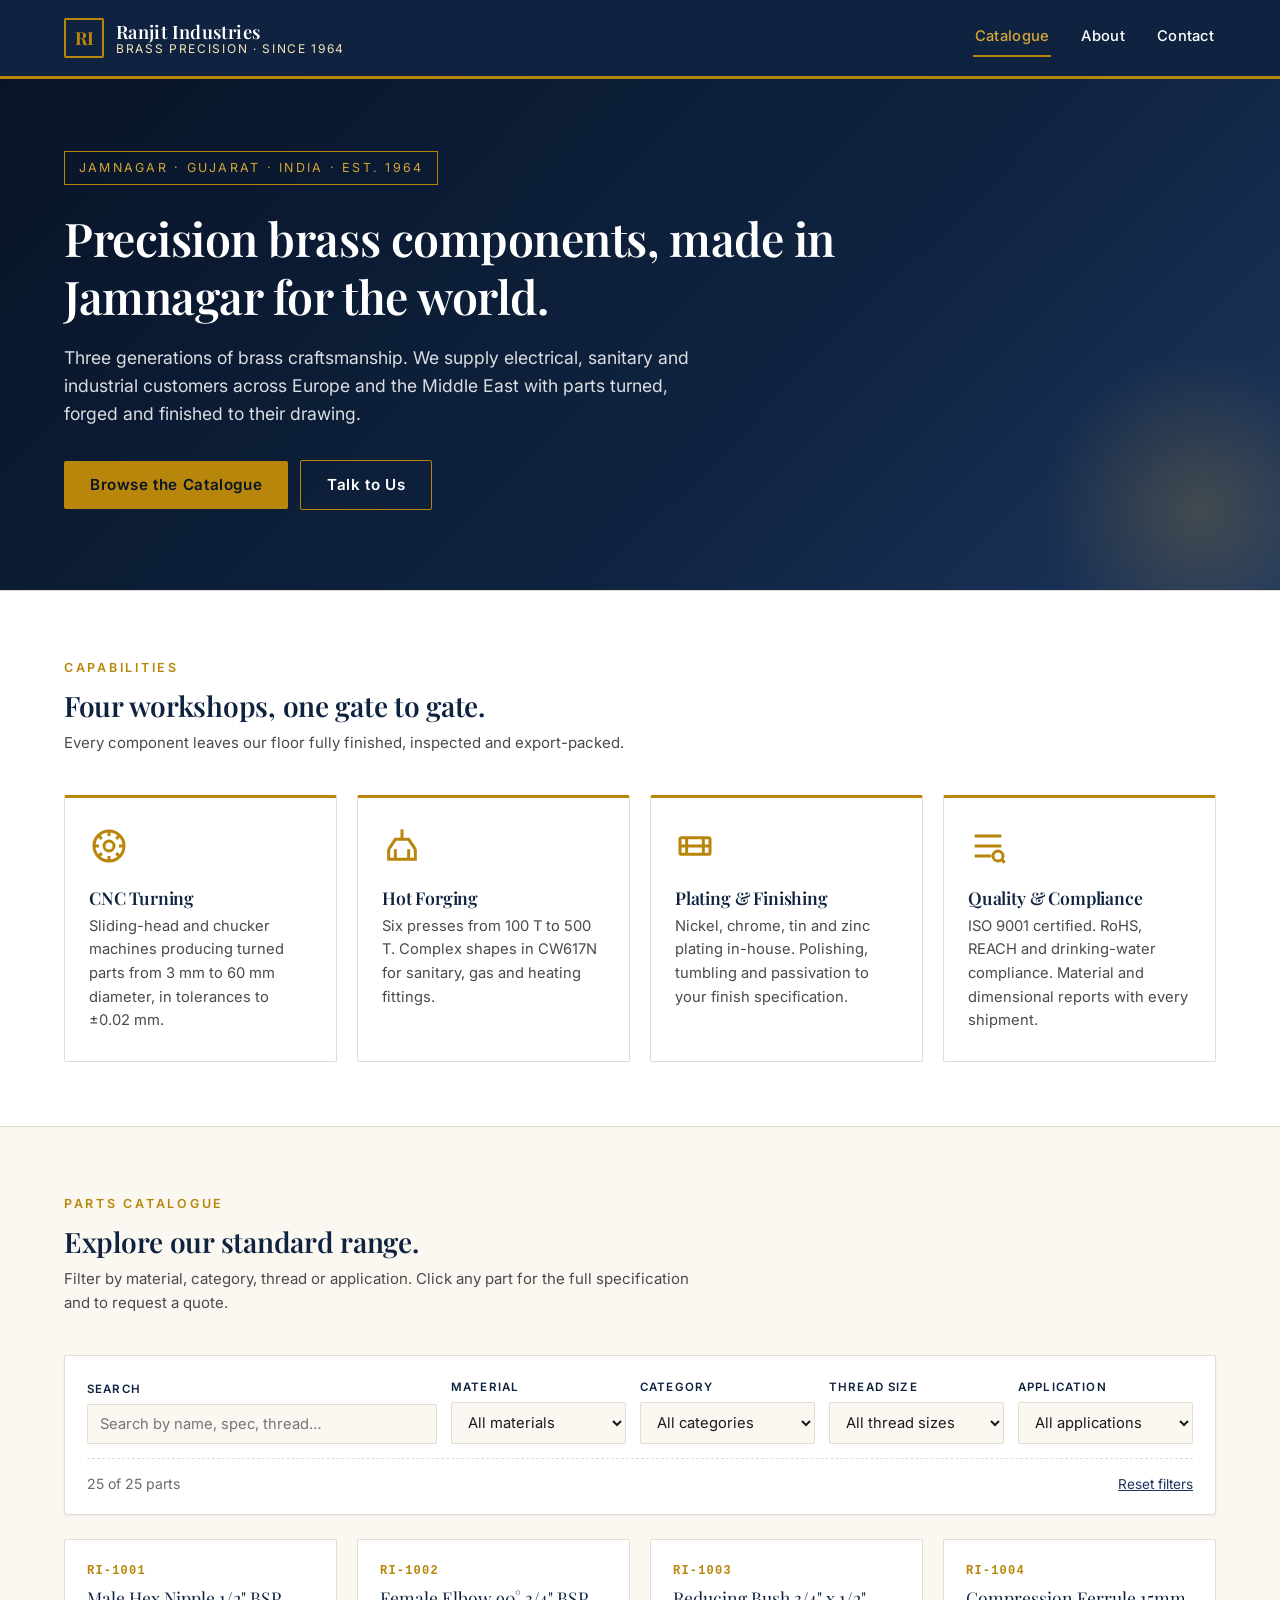
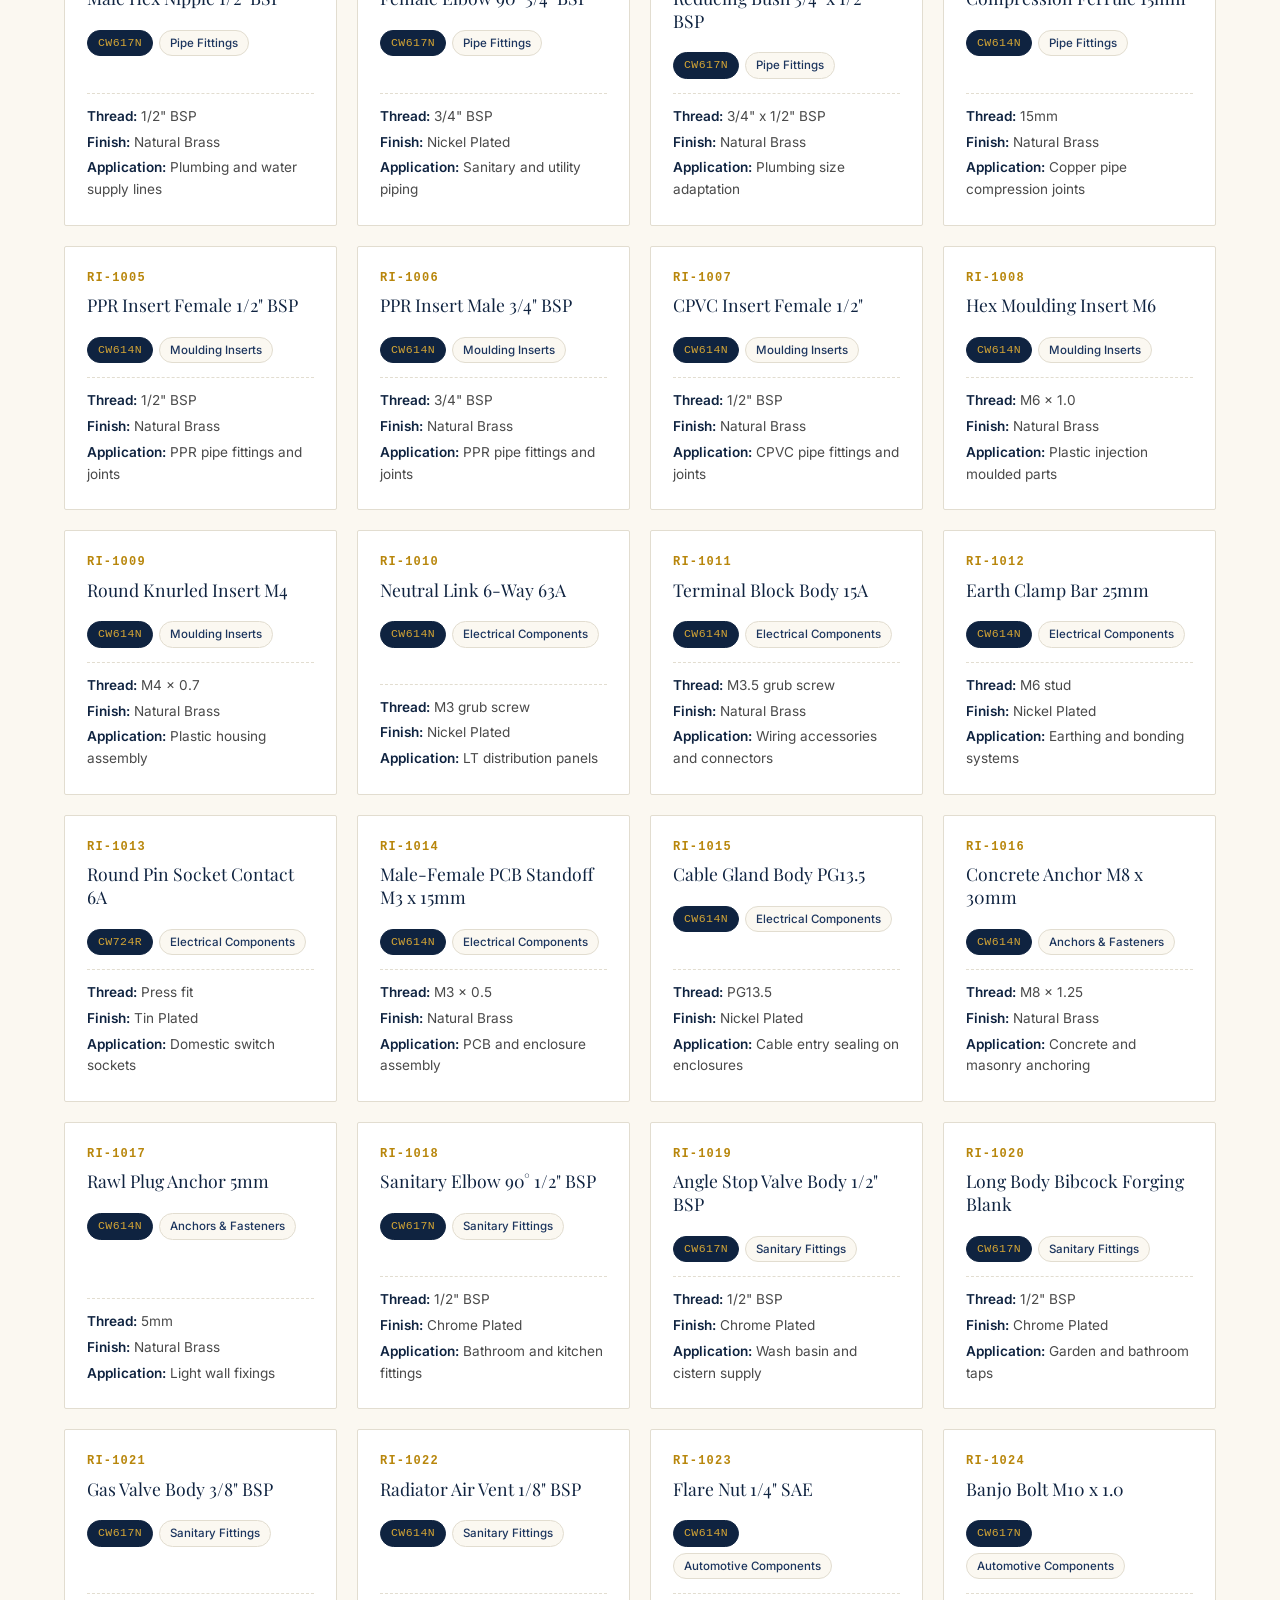
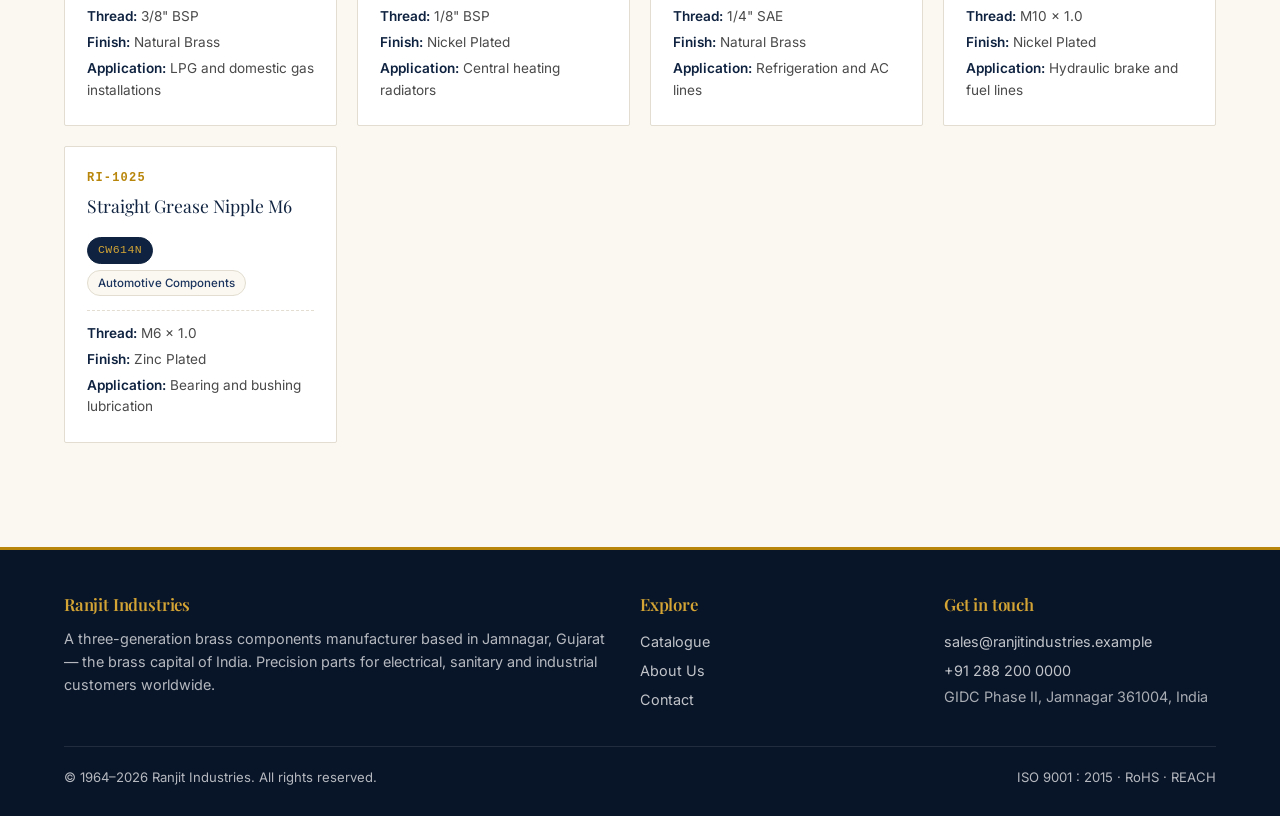
==== commit 5d6eb806: "Add Ranjit Industries brass parts catalogue Static site — plain HTML/CSS/JS, no build tools. Reads p" ====
--- a/index.html
+++ b/index.html
@@ -1,94 +1,168 @@
-<!doctype html>
+<!DOCTYPE html>
 <html lang="en">
-  <head>
-    <meta charset="utf-8" />
-    <meta name="viewport" content="width=device-width, initial-scale=1" />
-    <title>India Residency Calculator</title>
-    <script crossorigin src="https://unpkg.com/react@18/umd/react.production.min.js"></script>
-    <script crossorigin src="https://unpkg.com/react-dom@18/umd/react-dom.production.min.js"></script>
-    <script src="https://unpkg.com/@babel/standalone/babel.min.js"></script>
-    <style>
-      :root {
-        color-scheme: light dark;
-        --bg: #fafafa;
-        --fg: #111;
-        --card: #fff;
-        --border: #d6d6d6;
-        --muted: #666;
-        --accent: #2a4d7f;
-        --warn-bg: #fff5d6;
-        --warn-fg: #7a5900;
-        --ok-bg: #e5f4e5;
-        --ok-fg: #2b6b2b;
-        --bad-bg: #fbe5e5;
-        --bad-fg: #8a1e1e;
-      }
-      @media (prefers-color-scheme: dark) {
-        :root {
-          --bg: #12141a;
-          --fg: #e8e8e8;
-          --card: #1c1f27;
-          --border: #333844;
-          --muted: #9aa3b0;
-          --accent: #7fa6d6;
-          --warn-bg: #3a3010;
-          --warn-fg: #f0d68a;
-          --ok-bg: #143a1a;
-          --ok-fg: #a8daa4;
-          --bad-bg: #3a1414;
-          --bad-fg: #f0a0a0;
-        }
-      }
-      * { box-sizing: border-box; }
-      body {
-        margin: 0; padding: 24px;
-        font-family: -apple-system, BlinkMacSystemFont, "Segoe UI", Roboto, sans-serif;
-        background: var(--bg); color: var(--fg);
-        max-width: 1200px; margin: 0 auto;
-      }
-      h1 { font-weight: 500; margin-top: 0; }
-      .card {
-        background: var(--card); border: 1px solid var(--border);
-        border-radius: 6px; padding: 16px; margin-bottom: 16px;
-      }
-      label { display: block; font-size: 13px; color: var(--muted); margin-bottom: 4px; }
-      input, select {
-        font: inherit; padding: 6px 8px; border: 1px solid var(--border);
-        border-radius: 4px; background: var(--card); color: var(--fg);
-        width: 100%;
-      }
-      button {
-        font: inherit; padding: 8px 14px; border: 1px solid var(--accent);
-        background: var(--accent); color: white; border-radius: 4px; cursor: pointer;
-      }
-      button.secondary {
-        background: transparent; color: var(--accent);
-      }
-      button:disabled { opacity: 0.5; cursor: not-allowed; }
-      table { width: 100%; border-collapse: collapse; }
-      th, td { text-align: left; padding: 8px; border-bottom: 1px solid var(--border); font-size: 14px; vertical-align: top; }
-      th { color: var(--muted); font-weight: 500; }
-      .row { display: grid; grid-template-columns: repeat(4, 1fr); gap: 12px; margin-bottom: 8px; }
-      .row.trip { grid-template-columns: 1fr 1fr 1fr auto; }
-      .row.income { grid-template-columns: 1fr 1fr 1fr auto; }
-      .badge {
-        display: inline-block; padding: 2px 8px; border-radius: 12px;
-        font-size: 12px; font-weight: 500;
-      }
-      .badge.ok { background: var(--ok-bg); color: var(--ok-fg); }
-      .badge.warn { background: var(--warn-bg); color: var(--warn-fg); }
-      .badge.bad { background: var(--bad-bg); color: var(--bad-fg); }
-      .muted { color: var(--muted); font-size: 12px; }
-      .audit { font-family: ui-monospace, SFMono-Regular, Menlo, monospace; font-size: 12px; margin-top: 12px; }
-      .audit li { margin-bottom: 4px; }
-      details { margin-top: 8px; }
-      summary { cursor: pointer; color: var(--accent); font-size: 13px; }
-      .error { color: var(--bad-fg); background: var(--bad-bg); padding: 8px; border-radius: 4px; }
-      .scroll-x { overflow-x: auto; }
-    </style>
-  </head>
-  <body>
-    <div id="root"></div>
-    <script type="text/babel" data-type="module" src="./app.jsx"></script>
-  </body>
+<head>
+<meta charset="UTF-8">
+<meta name="viewport" content="width=device-width, initial-scale=1.0">
+<title>Ranjit Industries — Precision Brass Components from Jamnagar</title>
+<meta name="description" content="Precision brass components manufacturer, Jamnagar, India — since 1964. Sanitary fittings, pipe fittings, moulding inserts, electrical brass parts.">
+<link rel="preconnect" href="https://fonts.googleapis.com">
+<link rel="preconnect" href="https://fonts.gstatic.com" crossorigin>
+<link href="https://fonts.googleapis.com/css2?family=Playfair+Display:wght@500;600;700&family=Inter:wght@400;500;600&display=swap" rel="stylesheet">
+<link rel="stylesheet" href="styles.css">
+</head>
+<body>
+
+<header class="site-header">
+  <div class="container">
+    <a class="brand" href="index.html">
+      <div class="brand-mark">RI</div>
+      <div class="brand-text">
+        <div class="brand-name">Ranjit Industries</div>
+        <div class="brand-tagline">Brass Precision · Since 1964</div>
+      </div>
+    </a>
+    <nav class="nav" aria-label="Primary">
+      <a href="index.html" class="active">Catalogue</a>
+      <a href="about.html">About</a>
+      <a href="contact.html">Contact</a>
+    </nav>
+  </div>
+</header>
+
+<section class="hero">
+  <div class="container">
+    <span class="hero-since">Jamnagar · Gujarat · India · Est. 1964</span>
+    <h1>Precision brass components, made in Jamnagar for the world.</h1>
+    <p class="hero-lead">
+      Three generations of brass craftsmanship. We supply electrical, sanitary and
+      industrial customers across Europe and the Middle East with parts turned,
+      forged and finished to their drawing.
+    </p>
+    <a href="#catalogue" class="btn btn-primary">Browse the Catalogue</a>
+    &nbsp;
+    <a href="contact.html" class="btn btn-outline">Talk to Us</a>
+  </div>
+</section>
+
+<section class="section section-alt">
+  <div class="container">
+    <span class="eyebrow">Capabilities</span>
+    <h2 class="section-title">Four workshops, one gate to gate.</h2>
+    <p class="section-sub">
+      Every component leaves our floor fully finished, inspected and export-packed.
+    </p>
+    <div class="capabilities">
+      <div class="cap">
+        <svg class="cap-icon" viewBox="0 0 24 24" fill="none" stroke="currentColor" stroke-width="1.8">
+          <circle cx="12" cy="12" r="9"/><circle cx="12" cy="12" r="3"/>
+          <path d="M12 3v3M12 18v3M3 12h3M18 12h3M5.6 5.6l2.1 2.1M16.3 16.3l2.1 2.1M5.6 18.4l2.1-2.1M16.3 7.7l2.1-2.1"/>
+        </svg>
+        <h3>CNC Turning</h3>
+        <p>Sliding-head and chucker machines producing turned parts from 3 mm to 60 mm diameter, in tolerances to ±0.02 mm.</p>
+      </div>
+      <div class="cap">
+        <svg class="cap-icon" viewBox="0 0 24 24" fill="none" stroke="currentColor" stroke-width="1.8">
+          <path d="M4 14l4-6h8l4 6M4 14v6h16v-6M8 20v-6M16 20v-6"/>
+          <path d="M12 2v6"/>
+        </svg>
+        <h3>Hot Forging</h3>
+        <p>Six presses from 100 T to 500 T. Complex shapes in CW617N for sanitary, gas and heating fittings.</p>
+      </div>
+      <div class="cap">
+        <svg class="cap-icon" viewBox="0 0 24 24" fill="none" stroke="currentColor" stroke-width="1.8">
+          <rect x="3" y="7" width="18" height="10" rx="1"/>
+          <path d="M3 12h18M7 7v10M17 7v10"/>
+        </svg>
+        <h3>Plating & Finishing</h3>
+        <p>Nickel, chrome, tin and zinc plating in-house. Polishing, tumbling and passivation to your finish specification.</p>
+      </div>
+      <div class="cap">
+        <svg class="cap-icon" viewBox="0 0 24 24" fill="none" stroke="currentColor" stroke-width="1.8">
+          <path d="M4 6h16M4 12h16M4 18h10"/>
+          <circle cx="18" cy="18" r="3"/>
+          <path d="M20.1 20.1L22 22"/>
+        </svg>
+        <h3>Quality & Compliance</h3>
+        <p>ISO 9001 certified. RoHS, REACH and drinking-water compliance. Material and dimensional reports with every shipment.</p>
+      </div>
+    </div>
+  </div>
+</section>
+
+<section class="section" id="catalogue">
+  <div class="container">
+    <span class="eyebrow">Parts Catalogue</span>
+    <h2 class="section-title">Explore our standard range.</h2>
+    <p class="section-sub">
+      Filter by material, category, thread or application. Click any part for the full
+      specification and to request a quote.
+    </p>
+
+    <div class="catalog-controls">
+      <div class="filters">
+        <div class="filter">
+          <label for="filter-search">Search</label>
+          <input id="filter-search" type="search" placeholder="Search by name, spec, thread…" autocomplete="off">
+        </div>
+        <div class="filter">
+          <label for="filter-material">Material</label>
+          <select id="filter-material"><option value="">All materials</option></select>
+        </div>
+        <div class="filter">
+          <label for="filter-category">Category</label>
+          <select id="filter-category"><option value="">All categories</option></select>
+        </div>
+        <div class="filter">
+          <label for="filter-thread">Thread Size</label>
+          <select id="filter-thread"><option value="">All thread sizes</option></select>
+        </div>
+        <div class="filter">
+          <label for="filter-application">Application</label>
+          <select id="filter-application"><option value="">All applications</option></select>
+        </div>
+      </div>
+      <div class="results-meta">
+        <span id="results-count">Loading…</span>
+        <button class="reset-btn" id="filter-reset" type="button">Reset filters</button>
+      </div>
+    </div>
+
+    <div class="parts-grid" id="parts-grid"></div>
+  </div>
+</section>
+
+<footer class="site-footer">
+  <div class="container">
+    <div class="footer-grid">
+      <div>
+        <h4>Ranjit Industries</h4>
+        <p style="color:rgba(255,255,255,0.7);font-size:0.9rem;">
+          A three-generation brass components manufacturer based in Jamnagar, Gujarat —
+          the brass capital of India. Precision parts for electrical, sanitary and
+          industrial customers worldwide.
+        </p>
+      </div>
+      <div>
+        <h4>Explore</h4>
+        <a href="index.html">Catalogue</a>
+        <a href="about.html">About Us</a>
+        <a href="contact.html">Contact</a>
+      </div>
+      <div>
+        <h4>Get in touch</h4>
+        <a href="mailto:sales@ranjitindustries.example">sales@ranjitindustries.example</a>
+        <a href="tel:+912882000000">+91 288 200 0000</a>
+        <span style="color:rgba(255,255,255,0.65);font-size:0.9rem;">GIDC Phase II, Jamnagar 361004, India</span>
+      </div>
+    </div>
+    <div class="footer-bottom">
+      <span>© 1964–<span id="year"></span> Ranjit Industries. All rights reserved.</span>
+      <span>ISO 9001 : 2015 · RoHS · REACH</span>
+    </div>
+  </div>
+</footer>
+
+<script>document.getElementById('year').textContent = new Date().getFullYear();</script>
+<script src="app.js"></script>
+</body>
 </html>
--- a/styles.css
+++ b/styles.css
@@ -0,0 +1,773 @@
+/* Ranjit Industries — parts catalog
+   Navy + brass gold, serif headings, sans-serif body */
+
+:root {
+  --navy: #0f2340;
+  --navy-deep: #081428;
+  --navy-soft: #1c355e;
+  --brass: #b8860b;
+  --brass-light: #d4a534;
+  --brass-pale: #f4e4b8;
+  --ink: #1a1a1a;
+  --ink-soft: #4a4a4a;
+  --muted: #6b6b6b;
+  --line: #e2ddd0;
+  --paper: #fbf8f1;
+  --white: #ffffff;
+  --shadow: 0 1px 3px rgba(15, 35, 64, 0.08);
+  --shadow-hover: 0 6px 20px rgba(15, 35, 64, 0.14);
+}
+
+* { box-sizing: border-box; }
+
+html { scroll-behavior: smooth; }
+
+body {
+  margin: 0;
+  font-family: 'Inter', 'Helvetica Neue', Arial, sans-serif;
+  font-size: 15px;
+  line-height: 1.6;
+  color: var(--ink);
+  background: var(--paper);
+  -webkit-font-smoothing: antialiased;
+}
+
+h1, h2, h3, h4 {
+  font-family: 'Playfair Display', Georgia, 'Times New Roman', serif;
+  color: var(--navy);
+  font-weight: 600;
+  letter-spacing: -0.01em;
+  margin: 0 0 0.6em;
+  line-height: 1.25;
+}
+
+h1 { font-size: 2.4rem; }
+h2 { font-size: 1.75rem; }
+h3 { font-size: 1.25rem; }
+
+a { color: var(--navy-soft); text-decoration: none; }
+a:hover { color: var(--brass); }
+
+p { margin: 0 0 1em; }
+
+.container {
+  max-width: 1200px;
+  margin: 0 auto;
+  padding: 0 24px;
+}
+
+/* Header */
+.site-header {
+  background: var(--navy);
+  color: var(--white);
+  border-bottom: 3px solid var(--brass);
+}
+.site-header .container {
+  display: flex;
+  align-items: center;
+  justify-content: space-between;
+  padding-top: 18px;
+  padding-bottom: 18px;
+  gap: 16px;
+  flex-wrap: wrap;
+}
+.brand {
+  display: flex;
+  align-items: center;
+  gap: 12px;
+  color: var(--white);
+}
+.brand-mark {
+  width: 40px;
+  height: 40px;
+  border: 2px solid var(--brass);
+  color: var(--brass);
+  display: grid;
+  place-items: center;
+  font-family: 'Playfair Display', Georgia, serif;
+  font-weight: 700;
+  font-size: 18px;
+  border-radius: 2px;
+}
+.brand-text { line-height: 1.15; }
+.brand-name {
+  font-family: 'Playfair Display', Georgia, serif;
+  font-size: 1.15rem;
+  font-weight: 600;
+  letter-spacing: 0.02em;
+}
+.brand-tagline {
+  font-size: 0.75rem;
+  color: var(--brass-pale);
+  letter-spacing: 0.14em;
+  text-transform: uppercase;
+}
+.nav {
+  display: flex;
+  gap: 28px;
+  align-items: center;
+}
+.nav a {
+  color: var(--white);
+  font-size: 0.92rem;
+  font-weight: 500;
+  letter-spacing: 0.02em;
+  padding: 6px 2px;
+  border-bottom: 2px solid transparent;
+  transition: color 0.15s, border-color 0.15s;
+}
+.nav a:hover, .nav a.active {
+  color: var(--brass-light);
+  border-bottom-color: var(--brass);
+}
+
+/* Hero */
+.hero {
+  background: linear-gradient(135deg, var(--navy-deep) 0%, var(--navy) 60%, var(--navy-soft) 100%);
+  color: var(--white);
+  padding: 72px 0 80px;
+  position: relative;
+  overflow: hidden;
+}
+.hero::after {
+  content: "";
+  position: absolute;
+  right: -80px;
+  bottom: -80px;
+  width: 320px;
+  height: 320px;
+  border-radius: 50%;
+  background: radial-gradient(circle at center, rgba(212,165,52,0.22), transparent 70%);
+  pointer-events: none;
+}
+.hero h1 {
+  color: var(--white);
+  font-size: 2.9rem;
+  max-width: 780px;
+  margin-bottom: 0.4em;
+}
+.hero-lead {
+  max-width: 640px;
+  font-size: 1.1rem;
+  color: rgba(255,255,255,0.85);
+  margin-bottom: 1.8em;
+}
+.hero-since {
+  display: inline-block;
+  padding: 6px 14px;
+  border: 1px solid var(--brass);
+  color: var(--brass-light);
+  font-size: 0.78rem;
+  letter-spacing: 0.18em;
+  text-transform: uppercase;
+  margin-bottom: 24px;
+}
+
+/* Buttons */
+.btn {
+  display: inline-block;
+  padding: 12px 26px;
+  font-size: 0.95rem;
+  font-weight: 600;
+  letter-spacing: 0.04em;
+  border: none;
+  border-radius: 2px;
+  cursor: pointer;
+  transition: all 0.18s ease;
+  text-decoration: none;
+  font-family: inherit;
+}
+.btn-primary {
+  background: var(--brass);
+  color: var(--navy-deep);
+}
+.btn-primary:hover {
+  background: var(--brass-light);
+  color: var(--navy-deep);
+  transform: translateY(-1px);
+  box-shadow: 0 4px 12px rgba(184,134,11,0.35);
+}
+.btn-outline {
+  background: transparent;
+  color: var(--white);
+  border: 1.5px solid var(--brass);
+}
+.btn-outline:hover {
+  background: var(--brass);
+  color: var(--navy-deep);
+}
+.btn-ghost {
+  background: transparent;
+  color: var(--navy);
+  border: 1.5px solid var(--navy);
+}
+.btn-ghost:hover { background: var(--navy); color: var(--white); }
+
+/* Sections */
+.section { padding: 64px 0; }
+.section-tight { padding: 40px 0; }
+.section-alt { background: var(--white); border-top: 1px solid var(--line); border-bottom: 1px solid var(--line); }
+
+.eyebrow {
+  display: inline-block;
+  color: var(--brass);
+  font-size: 0.78rem;
+  letter-spacing: 0.22em;
+  text-transform: uppercase;
+  margin-bottom: 10px;
+  font-weight: 600;
+}
+.section-title { margin-bottom: 8px; }
+.section-sub { color: var(--ink-soft); max-width: 640px; margin-bottom: 40px; }
+
+/* Capabilities */
+.capabilities {
+  display: grid;
+  grid-template-columns: repeat(4, 1fr);
+  gap: 20px;
+}
+.cap {
+  background: var(--white);
+  padding: 28px 24px;
+  border: 1px solid var(--line);
+  border-top: 3px solid var(--brass);
+  border-radius: 2px;
+  transition: all 0.18s ease;
+}
+.cap:hover {
+  transform: translateY(-3px);
+  box-shadow: var(--shadow-hover);
+}
+.cap-icon {
+  width: 40px; height: 40px;
+  color: var(--brass);
+  margin-bottom: 14px;
+}
+.cap h3 { font-size: 1.1rem; margin-bottom: 6px; }
+.cap p { font-size: 0.92rem; color: var(--ink-soft); margin: 0; }
+
+/* Filters */
+.catalog-controls {
+  background: var(--white);
+  border: 1px solid var(--line);
+  border-radius: 2px;
+  padding: 22px 22px 18px;
+  margin-bottom: 24px;
+  box-shadow: var(--shadow);
+}
+.filters {
+  display: grid;
+  grid-template-columns: 2fr 1fr 1fr 1fr 1fr;
+  gap: 14px;
+  align-items: end;
+}
+.filter label {
+  display: block;
+  font-size: 0.72rem;
+  font-weight: 600;
+  color: var(--navy);
+  letter-spacing: 0.1em;
+  text-transform: uppercase;
+  margin-bottom: 6px;
+}
+.filter select, .filter input {
+  width: 100%;
+  padding: 10px 12px;
+  border: 1px solid var(--line);
+  border-radius: 2px;
+  font-family: inherit;
+  font-size: 0.92rem;
+  background: var(--paper);
+  color: var(--ink);
+  transition: border-color 0.15s, box-shadow 0.15s;
+}
+.filter select:focus, .filter input:focus {
+  outline: none;
+  border-color: var(--brass);
+  box-shadow: 0 0 0 3px rgba(184,134,11,0.15);
+}
+.results-meta {
+  display: flex;
+  justify-content: space-between;
+  align-items: center;
+  margin-top: 14px;
+  padding-top: 14px;
+  border-top: 1px dashed var(--line);
+  font-size: 0.88rem;
+  color: var(--muted);
+}
+.reset-btn {
+  background: none;
+  border: none;
+  color: var(--navy-soft);
+  cursor: pointer;
+  font-size: 0.85rem;
+  font-family: inherit;
+  text-decoration: underline;
+  padding: 0;
+}
+.reset-btn:hover { color: var(--brass); }
+
+/* Parts grid */
+.parts-grid {
+  display: grid;
+  grid-template-columns: repeat(auto-fill, minmax(260px, 1fr));
+  gap: 20px;
+}
+.part-card {
+  background: var(--white);
+  border: 1px solid var(--line);
+  border-radius: 2px;
+  padding: 22px;
+  transition: all 0.2s ease;
+  cursor: pointer;
+  display: flex;
+  flex-direction: column;
+  position: relative;
+}
+.part-card:hover {
+  transform: translateY(-3px);
+  box-shadow: var(--shadow-hover);
+  border-color: var(--brass-pale);
+}
+.part-card::before {
+  content: "";
+  position: absolute;
+  left: 0; top: 0; bottom: 0;
+  width: 3px;
+  background: var(--brass);
+  transform: scaleY(0);
+  transform-origin: top;
+  transition: transform 0.2s ease;
+}
+.part-card:hover::before { transform: scaleY(1); }
+.part-id {
+  font-family: 'Consolas', 'Monaco', monospace;
+  font-size: 0.75rem;
+  color: var(--brass);
+  letter-spacing: 0.1em;
+  font-weight: 600;
+}
+.part-name {
+  font-family: 'Playfair Display', Georgia, serif;
+  color: var(--navy);
+  font-size: 1.1rem;
+  margin: 6px 0 10px;
+  line-height: 1.3;
+}
+.part-meta {
+  display: flex;
+  flex-wrap: wrap;
+  gap: 6px;
+  margin: 10px 0 14px;
+}
+.tag {
+  display: inline-block;
+  padding: 3px 10px;
+  font-size: 0.72rem;
+  background: var(--paper);
+  color: var(--navy-soft);
+  border: 1px solid var(--line);
+  border-radius: 20px;
+  font-weight: 500;
+}
+.tag-material {
+  background: var(--navy);
+  color: var(--brass-light);
+  border-color: var(--navy);
+  font-family: 'Consolas', monospace;
+  letter-spacing: 0.04em;
+}
+.part-spec {
+  font-size: 0.85rem;
+  color: var(--ink-soft);
+  margin-top: auto;
+  padding-top: 10px;
+  border-top: 1px dashed var(--line);
+}
+.part-spec span { display: block; padding: 2px 0; }
+.part-spec strong { color: var(--navy); font-weight: 600; }
+
+.no-results {
+  text-align: center;
+  padding: 60px 20px;
+  color: var(--muted);
+}
+.no-results h3 { color: var(--ink); }
+
+/* Loading state */
+.loading {
+  text-align: center;
+  padding: 60px 20px;
+  color: var(--muted);
+}
+.loading::after {
+  content: "";
+  display: inline-block;
+  width: 24px; height: 24px;
+  margin-left: 12px;
+  border: 2px solid var(--line);
+  border-top-color: var(--brass);
+  border-radius: 50%;
+  vertical-align: middle;
+  animation: spin 0.8s linear infinite;
+}
+@keyframes spin { to { transform: rotate(360deg); } }
+
+.error-box {
+  background: #fff8e6;
+  border: 1px solid var(--brass);
+  border-left: 4px solid var(--brass);
+  padding: 20px 24px;
+  border-radius: 2px;
+  margin: 20px 0;
+  color: var(--ink);
+}
+.error-box h3 { color: var(--navy); margin-top: 0; }
+.error-box code {
+  background: var(--navy-deep);
+  color: var(--brass-light);
+  padding: 3px 8px;
+  border-radius: 2px;
+  font-size: 0.88em;
+}
+
+/* Part detail page */
+.detail-header {
+  background: var(--navy);
+  color: var(--white);
+  padding: 40px 0 48px;
+  border-bottom: 3px solid var(--brass);
+}
+.breadcrumb {
+  font-size: 0.85rem;
+  color: rgba(255,255,255,0.7);
+  margin-bottom: 12px;
+}
+.breadcrumb a { color: var(--brass-light); }
+.breadcrumb a:hover { color: var(--white); }
+.detail-id {
+  font-family: 'Consolas', monospace;
+  color: var(--brass);
+  letter-spacing: 0.14em;
+  font-size: 0.88rem;
+}
+.detail-name {
+  color: var(--white);
+  font-size: 2.2rem;
+  margin: 6px 0 10px;
+}
+.detail-header .tag {
+  background: rgba(255,255,255,0.08);
+  color: var(--brass-pale);
+  border-color: rgba(212,165,52,0.35);
+}
+
+.detail-layout {
+  display: grid;
+  grid-template-columns: 2fr 1fr;
+  gap: 40px;
+  margin-top: 40px;
+}
+
+.spec-table {
+  width: 100%;
+  border-collapse: collapse;
+  background: var(--white);
+  border: 1px solid var(--line);
+  border-radius: 2px;
+  overflow: hidden;
+}
+.spec-table caption {
+  text-align: left;
+  padding: 18px 20px;
+  background: var(--navy);
+  color: var(--white);
+  font-family: 'Playfair Display', Georgia, serif;
+  font-size: 1.1rem;
+  font-weight: 600;
+  caption-side: top;
+}
+.spec-table th, .spec-table td {
+  padding: 14px 20px;
+  text-align: left;
+  border-bottom: 1px solid var(--line);
+  font-size: 0.95rem;
+  vertical-align: top;
+}
+.spec-table tr:last-child th, .spec-table tr:last-child td { border-bottom: none; }
+.spec-table th {
+  width: 38%;
+  font-weight: 600;
+  color: var(--navy);
+  background: var(--paper);
+  font-size: 0.78rem;
+  letter-spacing: 0.1em;
+  text-transform: uppercase;
+}
+.spec-table tr:hover td { background: rgba(184,134,11,0.03); }
+
+.quote-panel {
+  background: var(--white);
+  border: 1px solid var(--line);
+  border-top: 3px solid var(--brass);
+  padding: 28px 26px;
+  border-radius: 2px;
+  height: fit-content;
+  position: sticky;
+  top: 20px;
+  box-shadow: var(--shadow);
+}
+.quote-panel h3 { margin-top: 0; }
+.quote-panel p { color: var(--ink-soft); font-size: 0.92rem; }
+.quote-panel .btn { width: 100%; margin-top: 12px; }
+
+.detail-back {
+  display: inline-flex;
+  align-items: center;
+  gap: 6px;
+  color: var(--navy-soft);
+  margin-bottom: 20px;
+  font-size: 0.92rem;
+}
+.detail-back:hover { color: var(--brass); }
+
+/* Modal */
+.modal-backdrop {
+  position: fixed;
+  inset: 0;
+  background: rgba(8, 20, 40, 0.72);
+  display: none;
+  align-items: flex-start;
+  justify-content: center;
+  z-index: 1000;
+  padding: 40px 20px;
+  overflow-y: auto;
+}
+.modal-backdrop.open { display: flex; }
+.modal {
+  background: var(--white);
+  max-width: 560px;
+  width: 100%;
+  border-radius: 2px;
+  border-top: 3px solid var(--brass);
+  box-shadow: 0 20px 60px rgba(0,0,0,0.35);
+  animation: pop 0.2s ease;
+}
+@keyframes pop {
+  from { transform: translateY(-8px); opacity: 0; }
+  to { transform: translateY(0); opacity: 1; }
+}
+.modal-header {
+  padding: 22px 28px 12px;
+  border-bottom: 1px solid var(--line);
+  display: flex;
+  justify-content: space-between;
+  align-items: center;
+}
+.modal-header h3 { margin: 0; }
+.modal-close {
+  background: none;
+  border: none;
+  color: var(--muted);
+  font-size: 24px;
+  cursor: pointer;
+  line-height: 1;
+  padding: 4px 8px;
+}
+.modal-close:hover { color: var(--navy); }
+.modal-body { padding: 22px 28px 28px; }
+.form-row { margin-bottom: 16px; }
+.form-row.two-col {
+  display: grid;
+  grid-template-columns: 1fr 1fr;
+  gap: 14px;
+  margin-bottom: 0;
+}
+.form-row.two-col .form-row { margin-bottom: 16px; }
+.form-row label {
+  display: block;
+  font-size: 0.78rem;
+  font-weight: 600;
+  color: var(--navy);
+  letter-spacing: 0.08em;
+  text-transform: uppercase;
+  margin-bottom: 6px;
+}
+.form-row input, .form-row textarea, .form-row select {
+  width: 100%;
+  padding: 10px 12px;
+  border: 1px solid var(--line);
+  border-radius: 2px;
+  font-family: inherit;
+  font-size: 0.95rem;
+  background: var(--paper);
+  color: var(--ink);
+}
+.form-row input:focus, .form-row textarea:focus, .form-row select:focus {
+  outline: none;
+  border-color: var(--brass);
+  box-shadow: 0 0 0 3px rgba(184,134,11,0.15);
+  background: var(--white);
+}
+.form-row textarea { resize: vertical; min-height: 90px; }
+.form-row input[readonly] {
+  background: var(--navy);
+  color: var(--brass-light);
+  font-family: 'Consolas', monospace;
+  letter-spacing: 0.08em;
+}
+.form-actions {
+  display: flex;
+  gap: 12px;
+  justify-content: flex-end;
+  margin-top: 8px;
+}
+.form-note {
+  font-size: 0.82rem;
+  color: var(--muted);
+  margin-top: 12px;
+}
+.success-msg {
+  background: #eef7ee;
+  border: 1px solid #97c99b;
+  border-left: 4px solid #2d7a35;
+  padding: 16px 20px;
+  color: #1e5525;
+  border-radius: 2px;
+  margin-bottom: 16px;
+}
+
+/* About / Contact pages */
+.page {
+  padding: 56px 0 72px;
+}
+.page h1 { margin-bottom: 4px; }
+.page-lead {
+  color: var(--ink-soft);
+  font-size: 1.1rem;
+  max-width: 720px;
+  margin-bottom: 40px;
+}
+
+.two-column {
+  display: grid;
+  grid-template-columns: 2fr 1fr;
+  gap: 48px;
+  margin-top: 32px;
+}
+.stat-panel {
+  background: var(--navy);
+  color: var(--white);
+  padding: 32px 28px;
+  border-top: 3px solid var(--brass);
+  height: fit-content;
+}
+.stat-panel h3 { color: var(--brass-light); margin-top: 0; }
+.stat {
+  padding: 14px 0;
+  border-bottom: 1px solid rgba(255,255,255,0.1);
+}
+.stat:last-child { border-bottom: none; }
+.stat-num {
+  font-family: 'Playfair Display', Georgia, serif;
+  font-size: 1.8rem;
+  color: var(--brass-light);
+  display: block;
+  font-weight: 600;
+}
+.stat-label {
+  font-size: 0.82rem;
+  color: rgba(255,255,255,0.75);
+  letter-spacing: 0.08em;
+  text-transform: uppercase;
+}
+
+.contact-grid {
+  display: grid;
+  grid-template-columns: 1fr 1fr;
+  gap: 40px;
+  margin-top: 40px;
+}
+.contact-block {
+  background: var(--white);
+  border: 1px solid var(--line);
+  border-left: 3px solid var(--brass);
+  padding: 26px 28px;
+  border-radius: 2px;
+}
+.contact-block h3 { margin-top: 0; }
+.contact-block a { color: var(--navy-soft); font-weight: 500; }
+.contact-block address {
+  font-style: normal;
+  color: var(--ink-soft);
+  line-height: 1.7;
+}
+.contact-icon {
+  width: 20px; height: 20px;
+  vertical-align: middle;
+  margin-right: 8px;
+  color: var(--brass);
+}
+
+/* Footer */
+.site-footer {
+  background: var(--navy-deep);
+  color: rgba(255,255,255,0.7);
+  padding: 44px 0 28px;
+  margin-top: 40px;
+  border-top: 3px solid var(--brass);
+}
+.footer-grid {
+  display: grid;
+  grid-template-columns: 2fr 1fr 1fr;
+  gap: 32px;
+  margin-bottom: 32px;
+}
+.footer-grid h4 {
+  color: var(--brass-light);
+  font-family: 'Playfair Display', Georgia, serif;
+  font-size: 1.05rem;
+  margin-bottom: 12px;
+}
+.footer-grid a { color: rgba(255,255,255,0.75); display: block; padding: 3px 0; font-size: 0.9rem; }
+.footer-grid a:hover { color: var(--brass-light); }
+.footer-bottom {
+  border-top: 1px solid rgba(255,255,255,0.1);
+  padding-top: 20px;
+  font-size: 0.82rem;
+  display: flex;
+  justify-content: space-between;
+  flex-wrap: wrap;
+  gap: 8px;
+}
+
+/* Mobile */
+@media (max-width: 900px) {
+  h1 { font-size: 2rem; }
+  .hero h1 { font-size: 2.1rem; }
+  .hero { padding: 56px 0 60px; }
+  .section { padding: 48px 0; }
+  .capabilities { grid-template-columns: repeat(2, 1fr); }
+  .filters { grid-template-columns: 1fr 1fr; }
+  .filter:first-child { grid-column: 1 / -1; }
+  .detail-layout { grid-template-columns: 1fr; }
+  .quote-panel { position: static; }
+  .two-column { grid-template-columns: 1fr; gap: 32px; }
+  .contact-grid { grid-template-columns: 1fr; gap: 24px; }
+  .footer-grid { grid-template-columns: 1fr; gap: 24px; }
+}
+@media (max-width: 560px) {
+  .container { padding: 0 16px; }
+  .site-header .container { padding-top: 14px; padding-bottom: 14px; }
+  .nav { gap: 18px; width: 100%; justify-content: flex-start; overflow-x: auto; }
+  .nav a { font-size: 0.88rem; white-space: nowrap; }
+  .capabilities { grid-template-columns: 1fr; }
+  .filters { grid-template-columns: 1fr; }
+  .form-row.two-col { grid-template-columns: 1fr; gap: 0; }
+  .hero h1 { font-size: 1.7rem; }
+  .detail-name { font-size: 1.5rem; }
+  .modal { margin: 0; }
+  .modal-body, .modal-header { padding-left: 20px; padding-right: 20px; }
+  .footer-bottom { justify-content: center; text-align: center; }
+}
